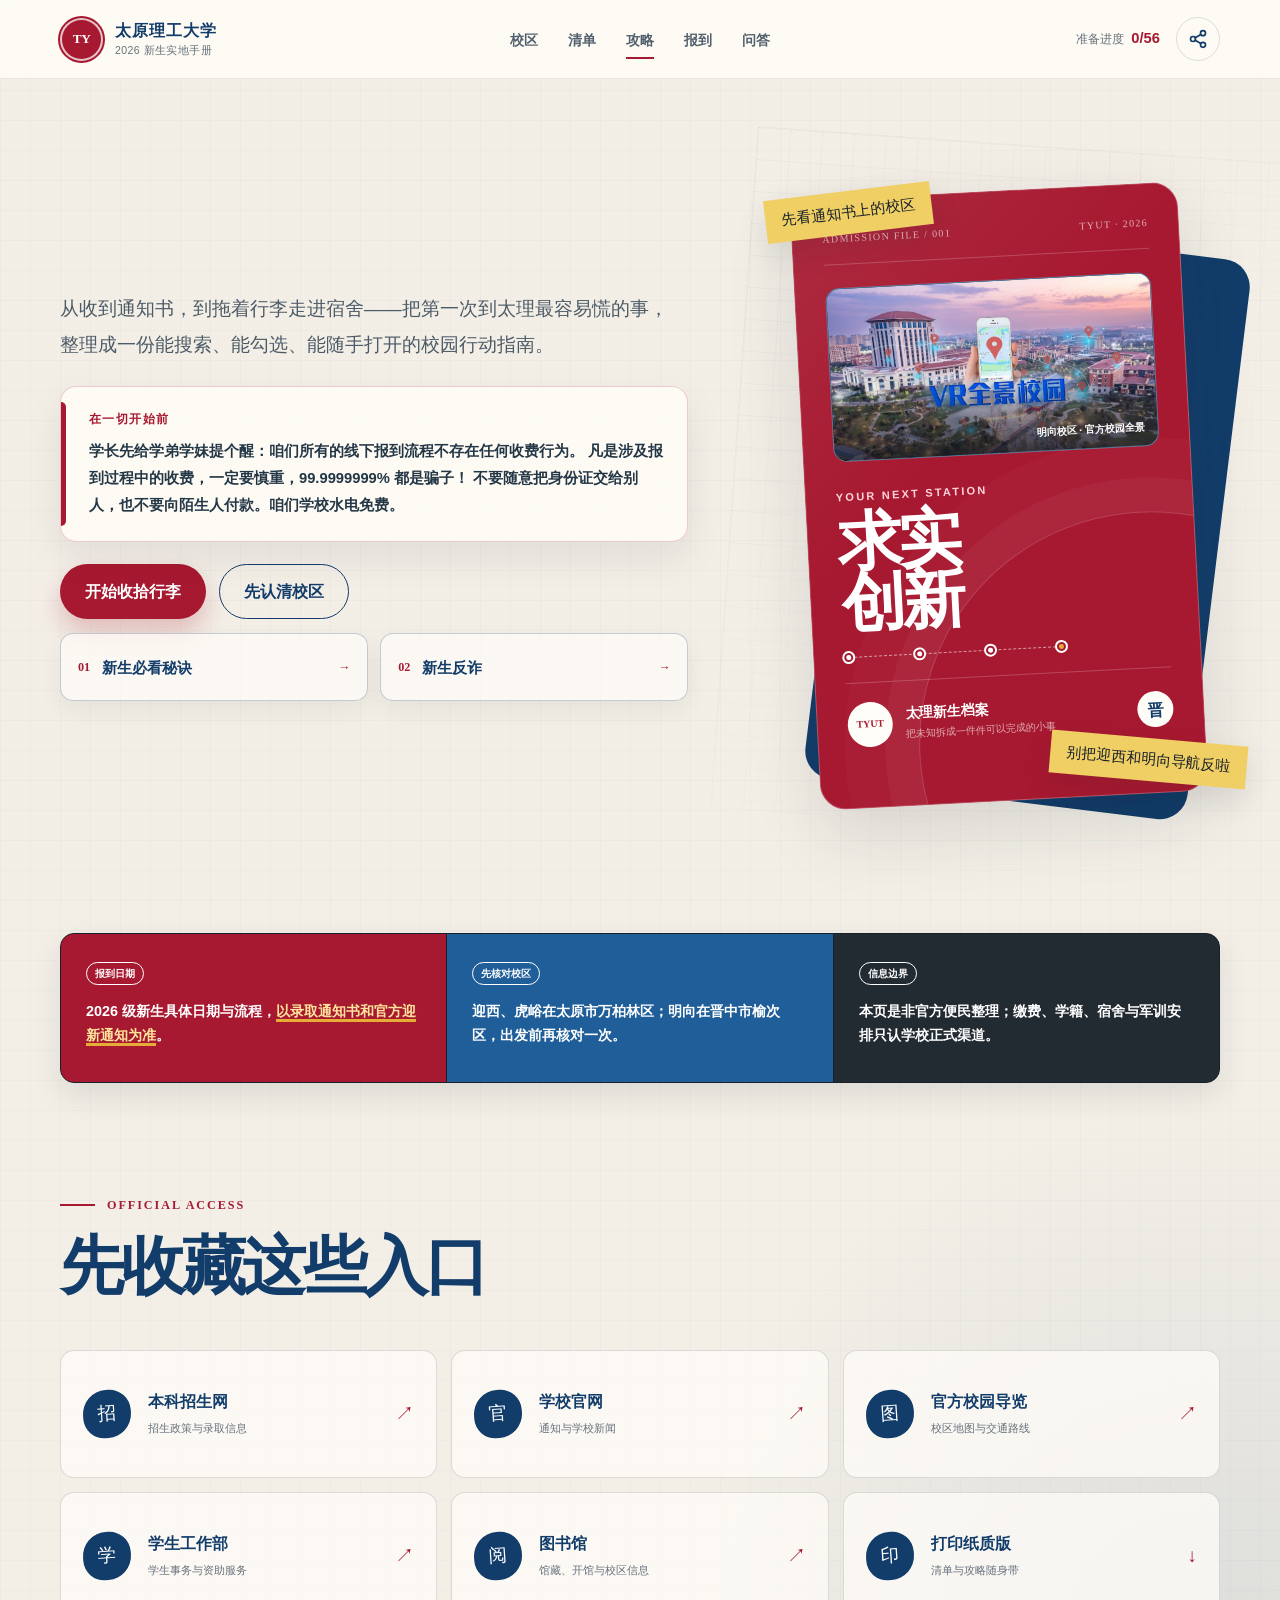
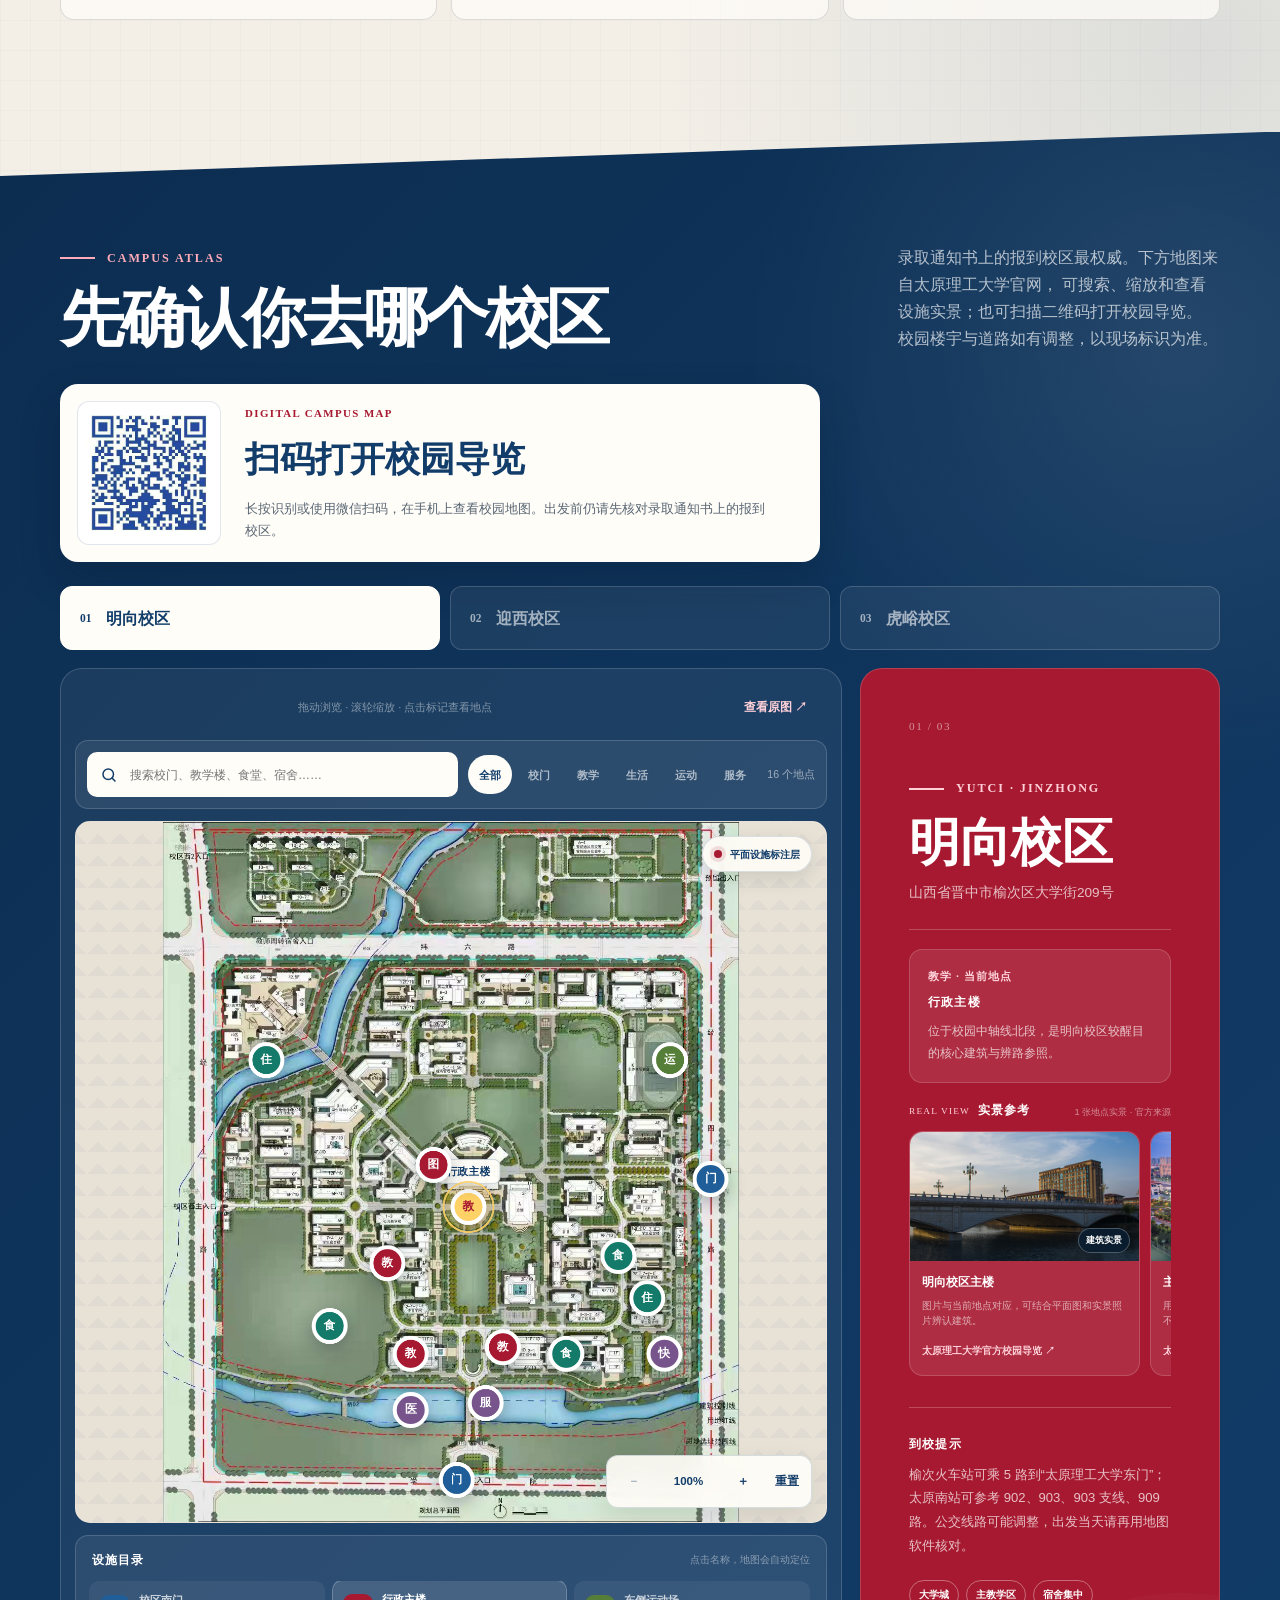
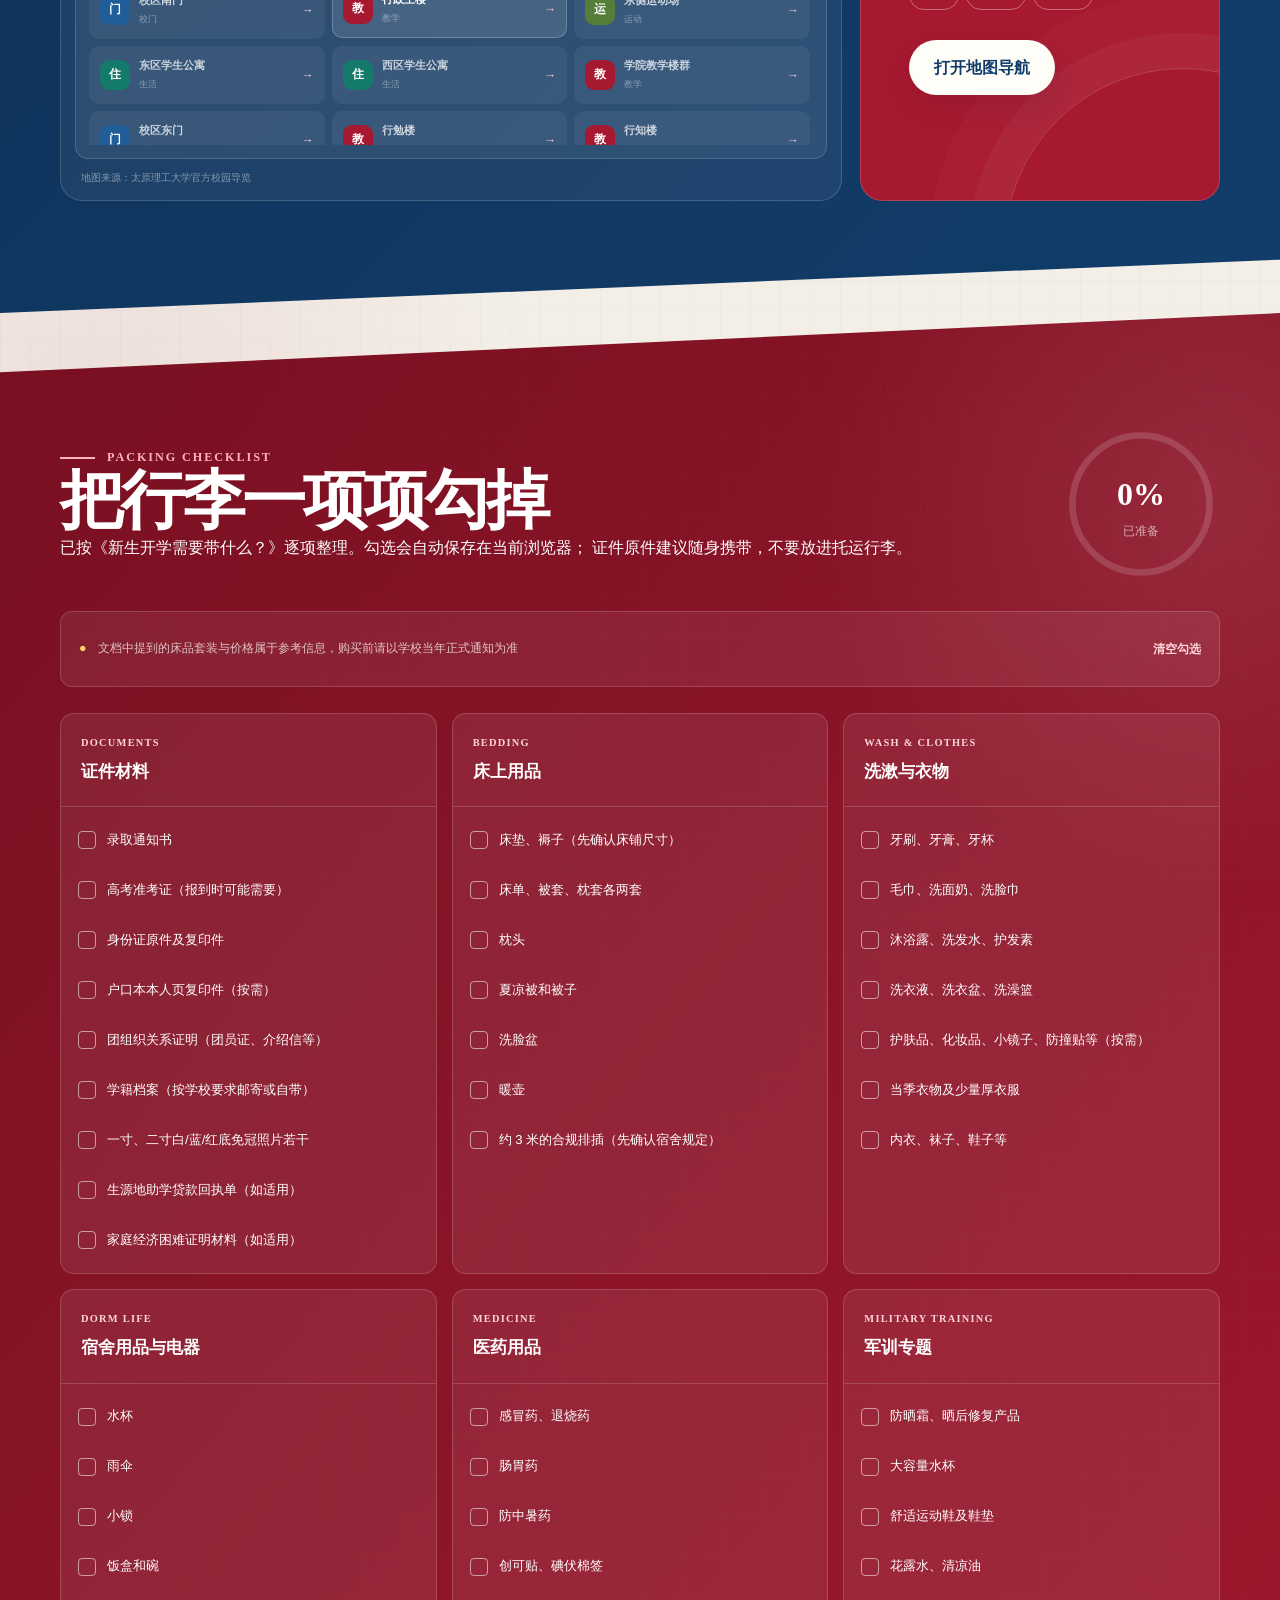
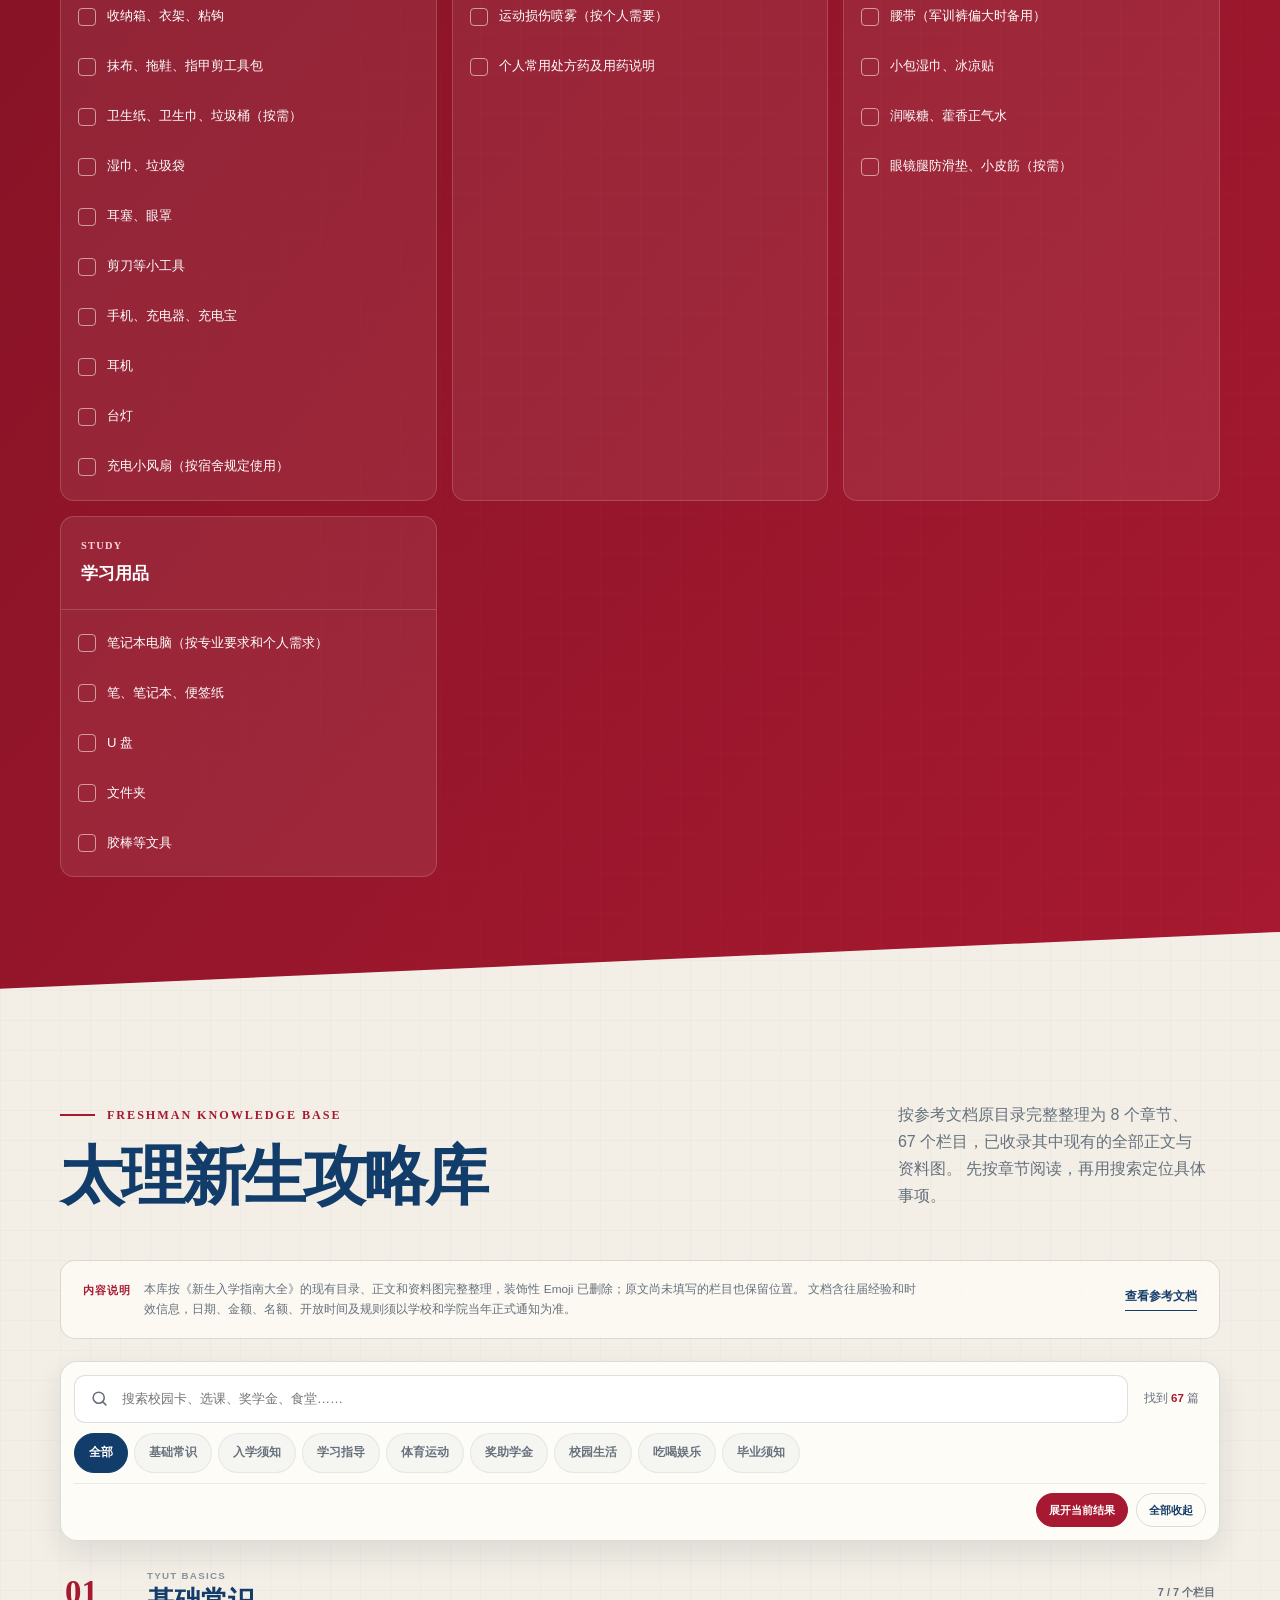
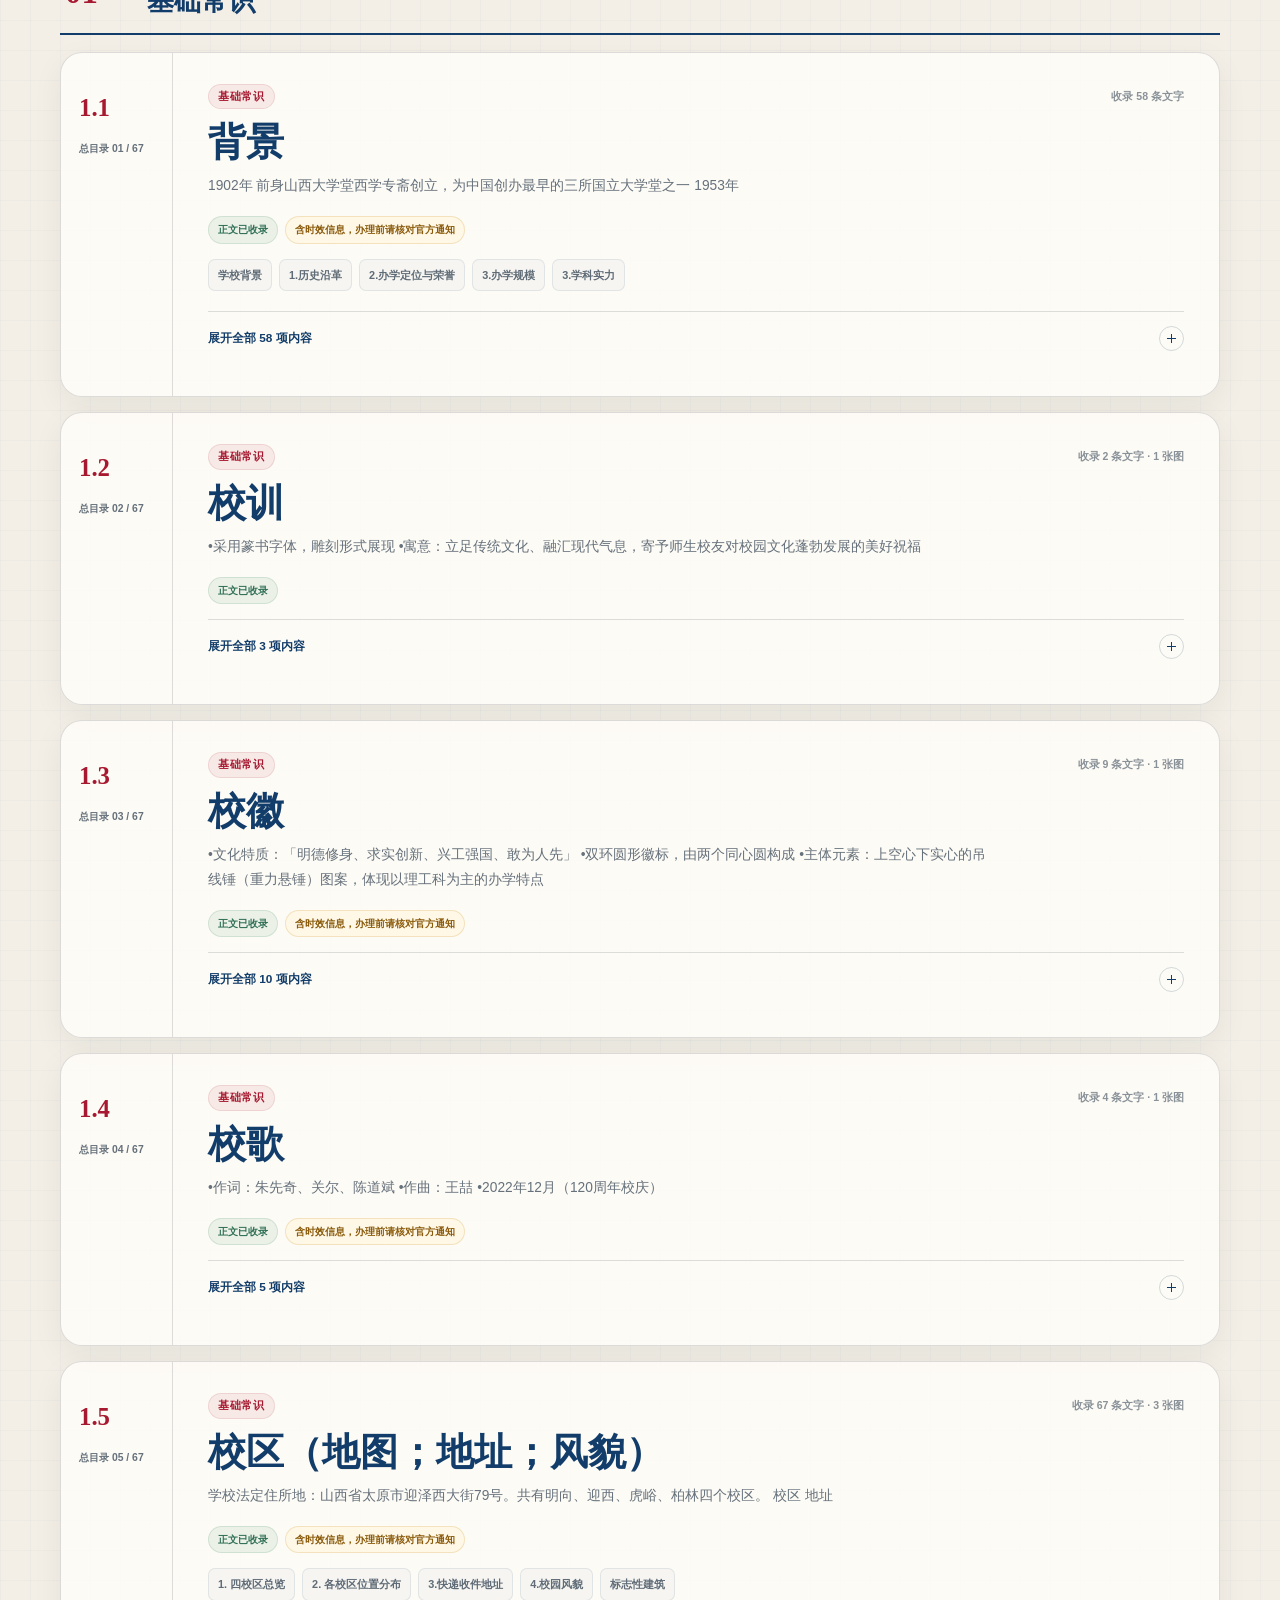
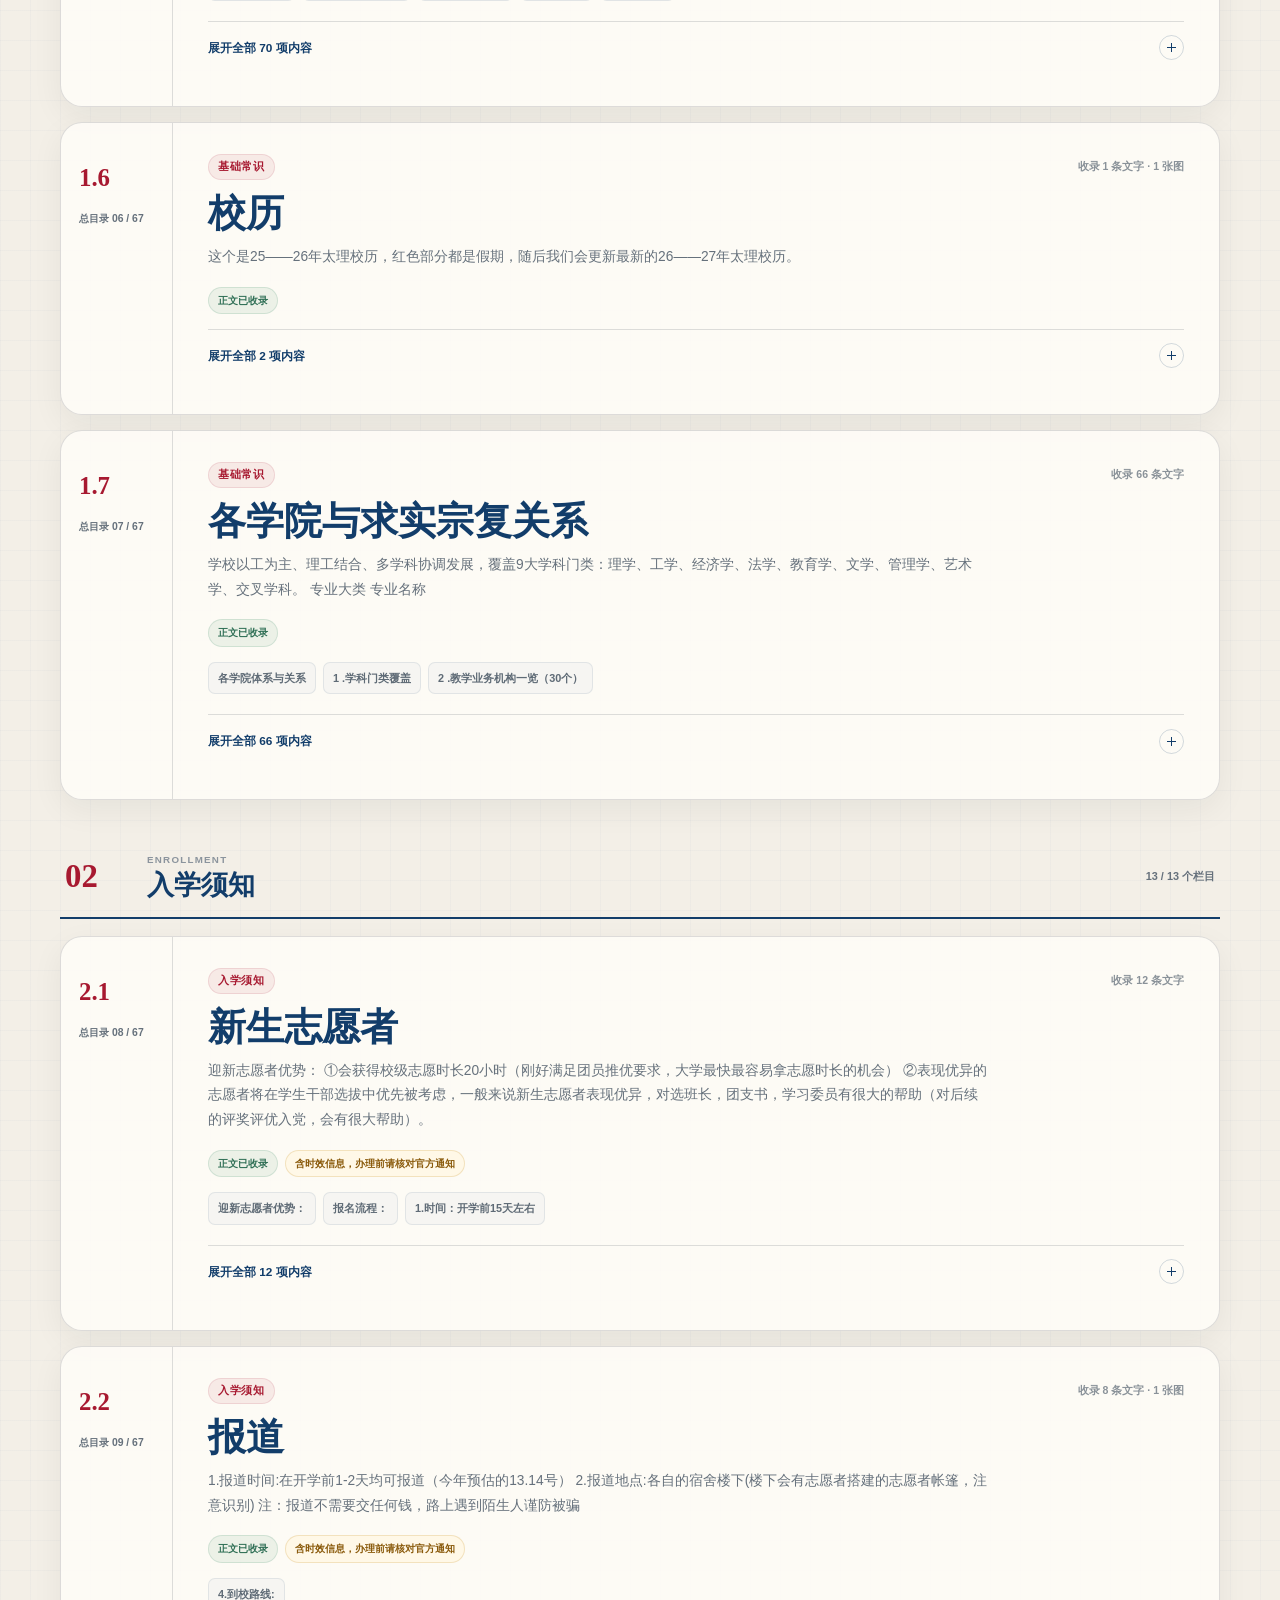
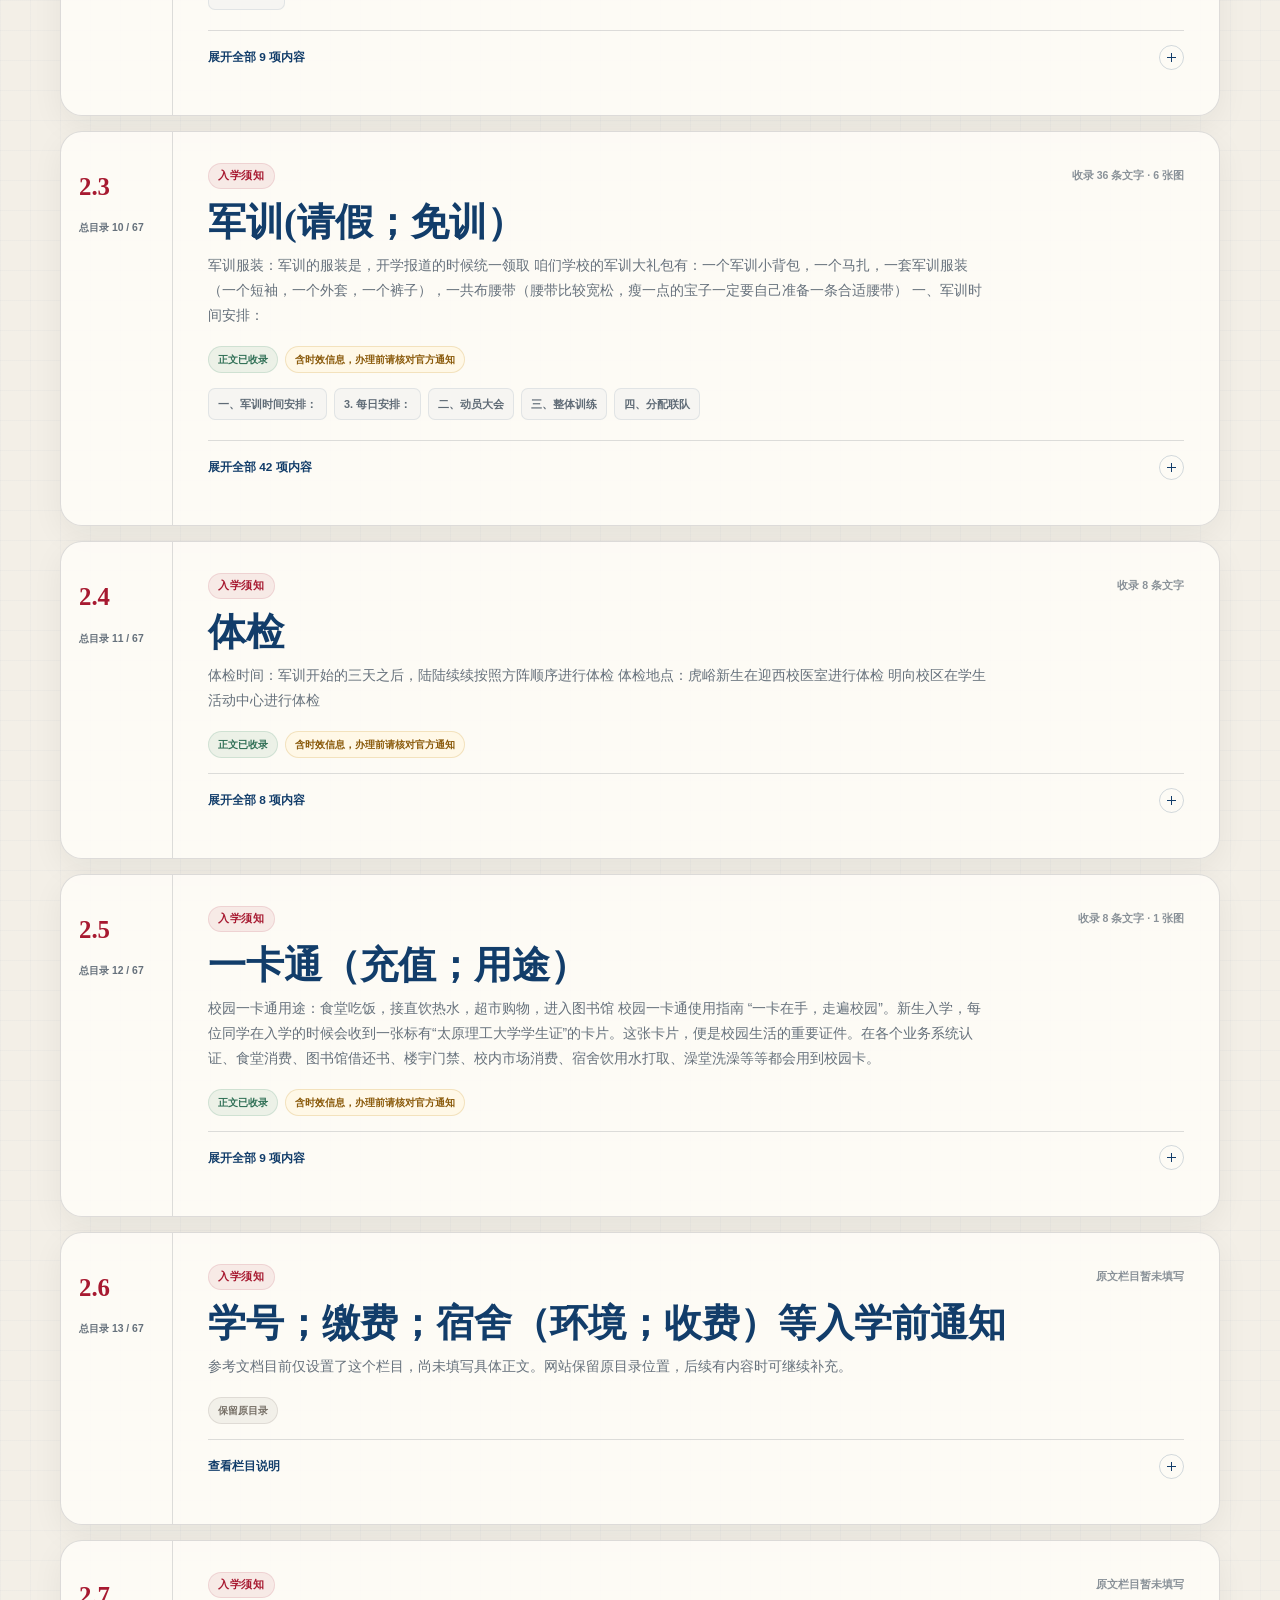
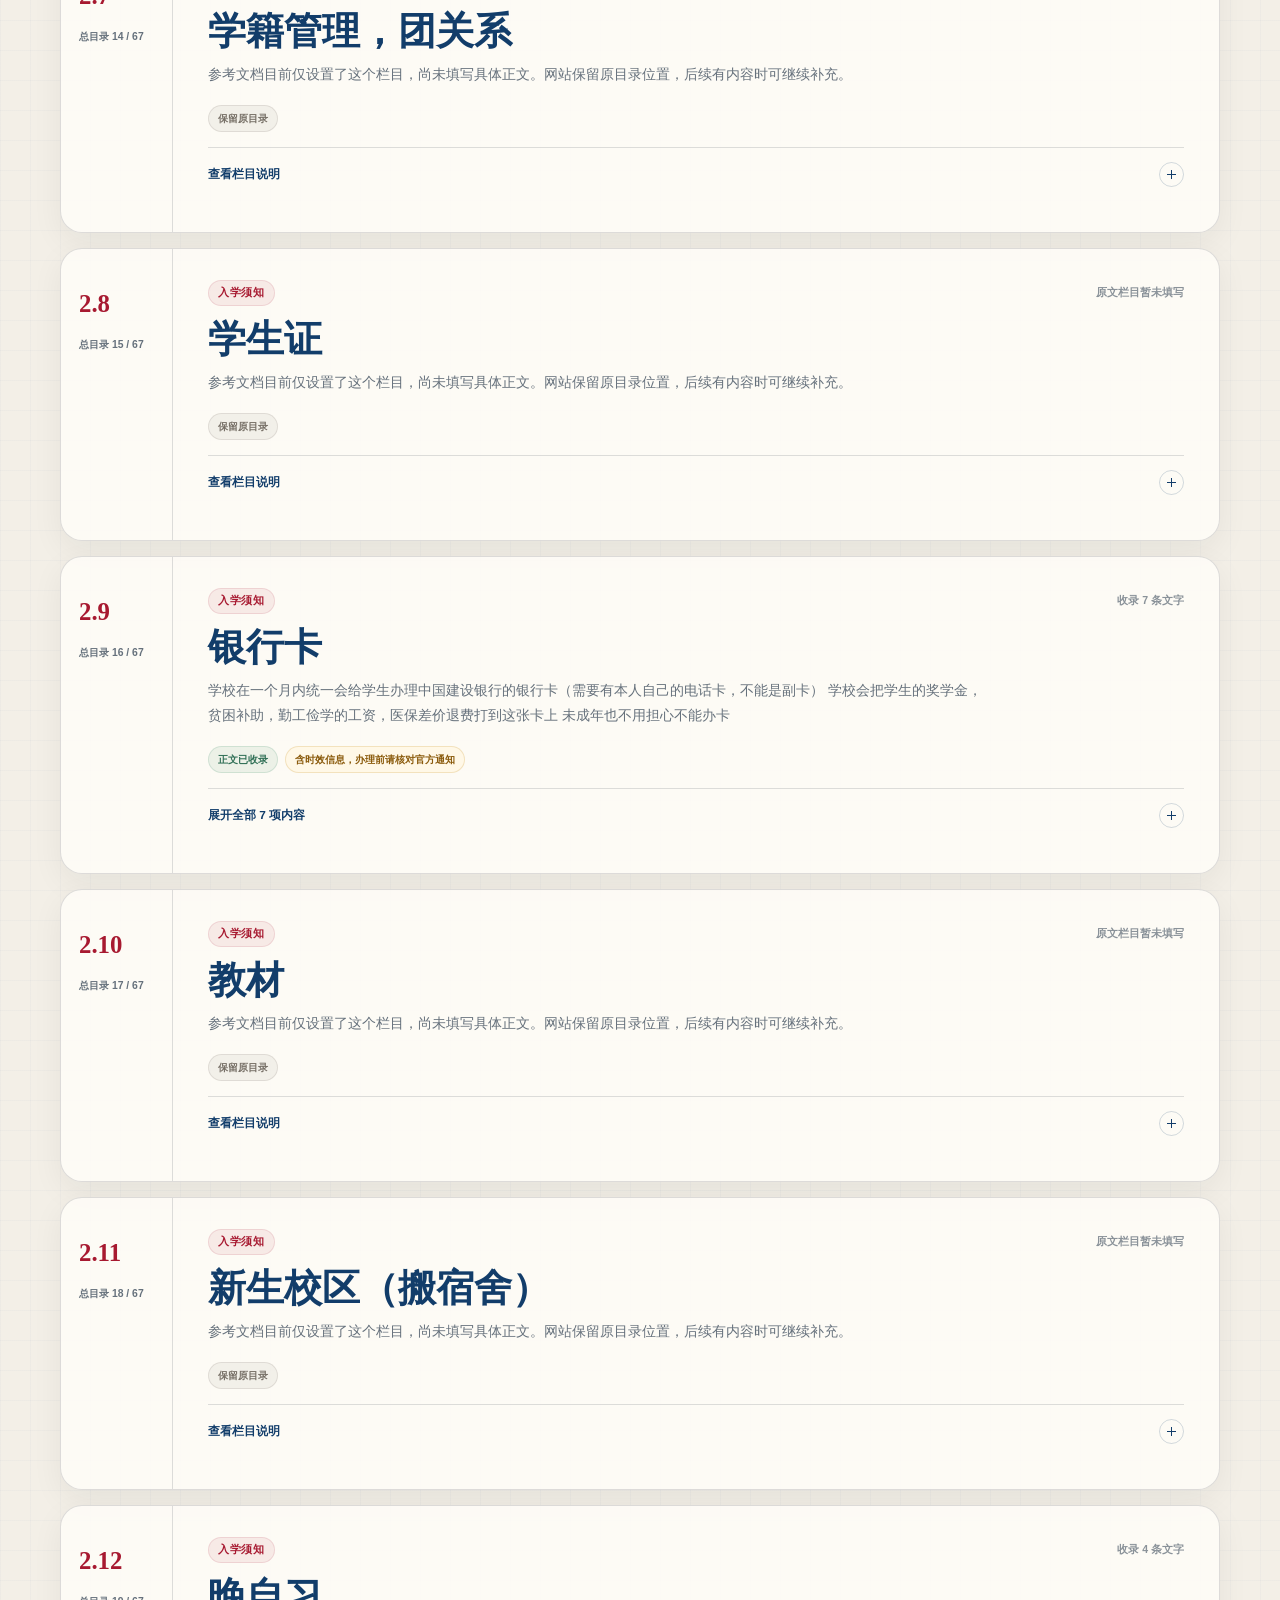
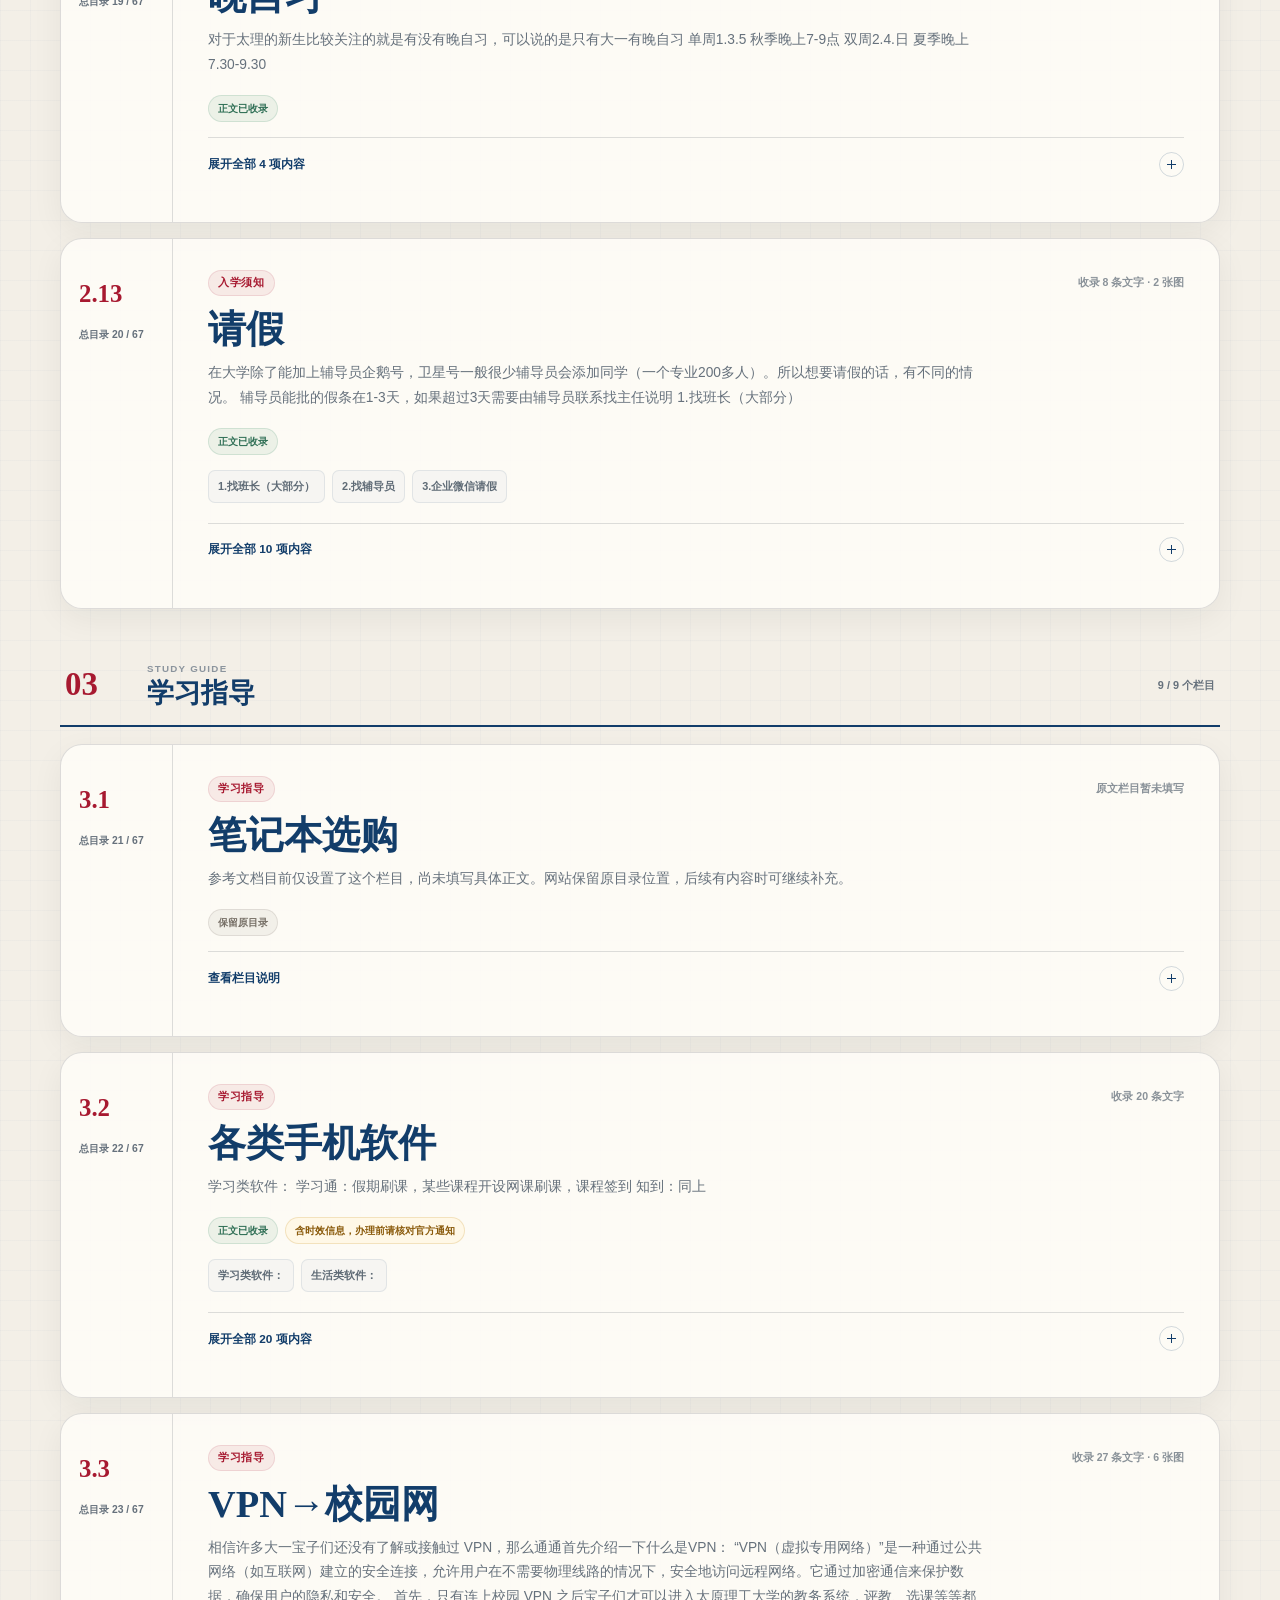
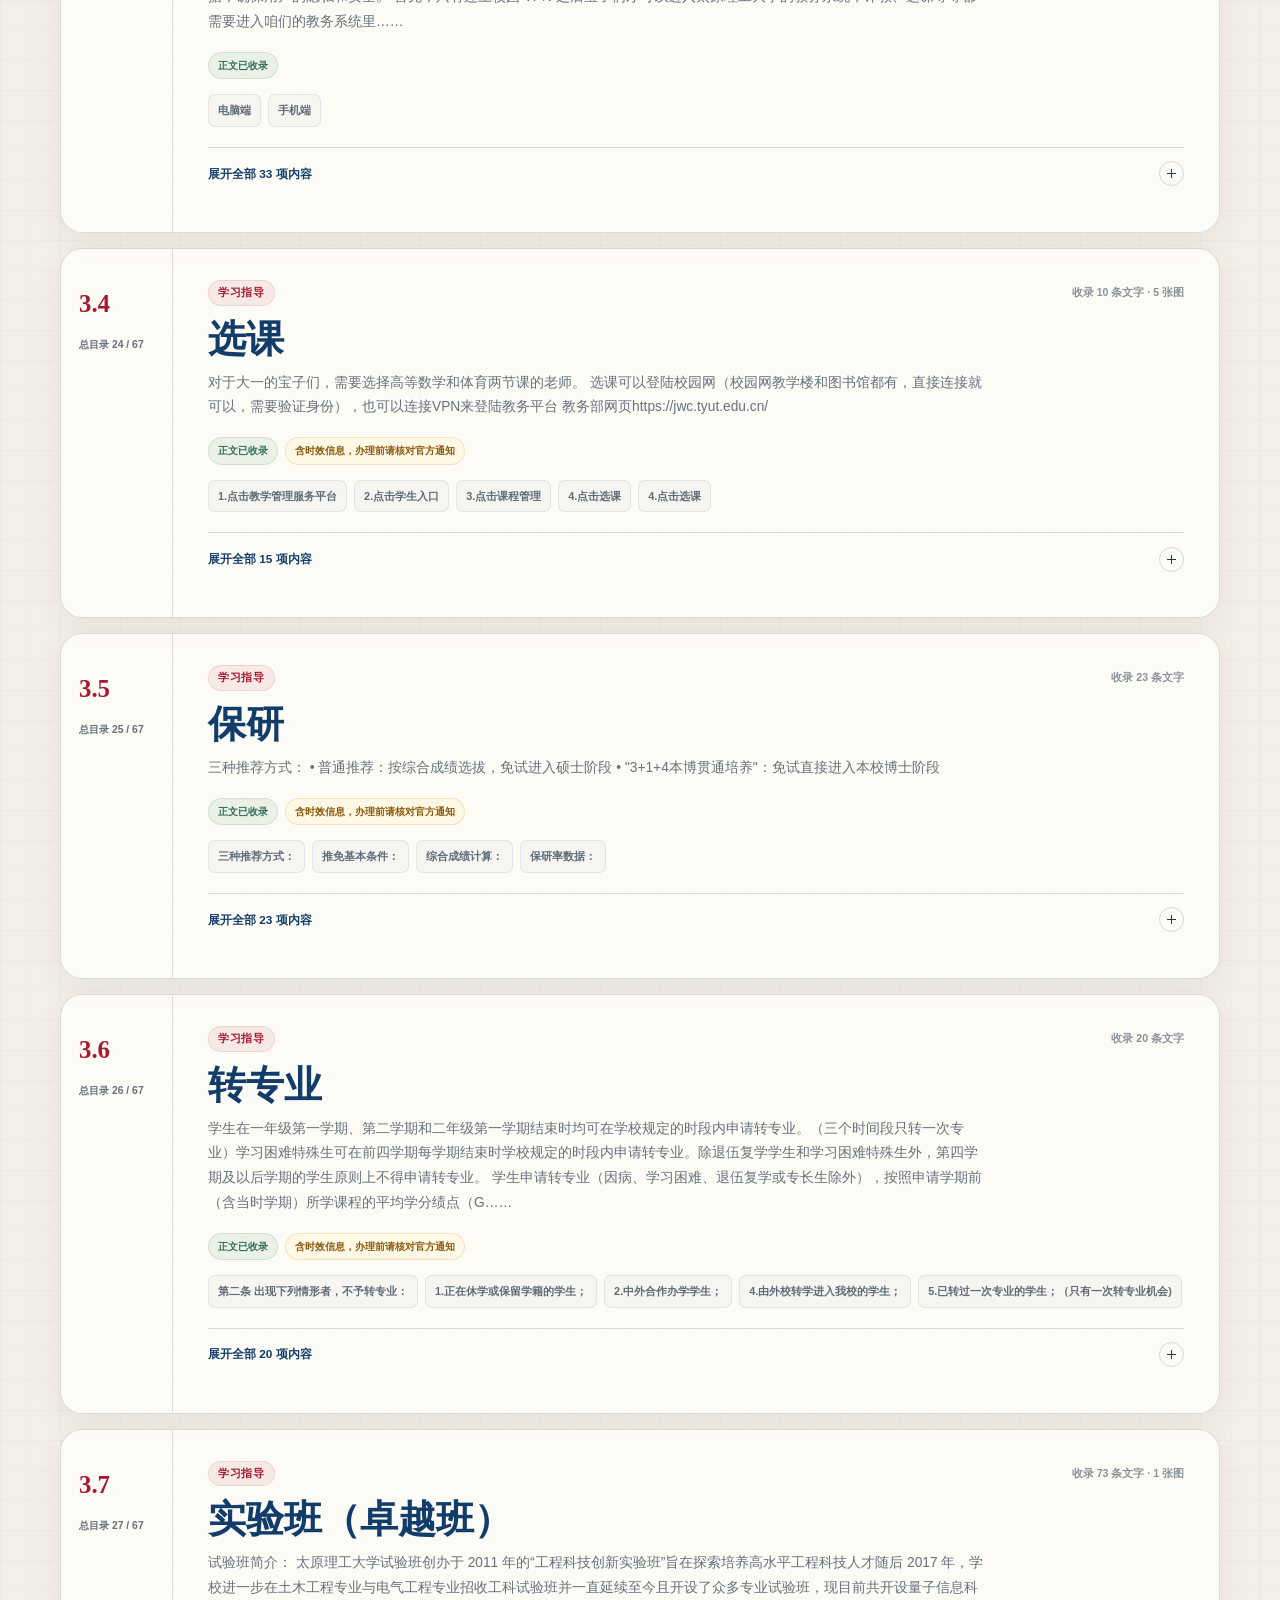
==== index.html @ 3f86f278 "Refine freshman safety, maps and packing guide" ====
<!doctype html>
<html lang="zh-CN">
  <head>
    <meta charset="UTF-8" />
    <meta name="viewport" content="width=device-width, initial-scale=1.0" />
    <meta name="theme-color" content="#a71930" />
    <meta
      name="description"
      content="太原理工大学 2026 新生实地手册：报到准备、三校区地图、行李清单、交通与校园生活攻略。"
    />
    <title>太原理工大学 2026 新生实地手册</title>
    <link rel="icon" href="./assets/favicon.svg" type="image/svg+xml" />
    <link rel="stylesheet" href="./styles.css" />
  </head>
  <body>
    <a class="skip-link" href="#main">跳到正文</a>

    <header class="site-header">
      <div class="shell header-inner">
        <a class="brand" href="#top" aria-label="返回首页">
          <span class="brand-seal">TY</span>
          <span>
            <strong>太原理工大学</strong>
            <small>2026 新生实地手册</small>
          </span>
        </a>

        <nav class="desktop-nav" aria-label="主导航">
          <a href="#campus">校区</a>
          <a href="#checklist">清单</a>
          <a href="#guide">攻略</a>
          <a href="#arrival">报到</a>
          <a href="#faq">问答</a>
        </nav>

        <div class="header-actions">
          <span class="header-progress">
            准备进度 <strong data-progress-text>0/0</strong>
          </span>
          <button class="icon-button" type="button" data-share aria-label="分享手册">
            <svg viewBox="0 0 24 24" aria-hidden="true">
              <circle cx="18" cy="5" r="3"></circle>
              <circle cx="6" cy="12" r="3"></circle>
              <circle cx="18" cy="19" r="3"></circle>
              <path d="m8.6 10.6 6.8-4.1M8.6 13.4l6.8 4.1"></path>
            </svg>
          </button>
        </div>
      </div>
    </header>

    <main id="main">
      <section class="hero shell" id="top">
        <div class="hero-copy reveal">
          <p class="hero-lead">
            从收到通知书，到拖着行李走进宿舍——把第一次到太理最容易慌的事，
            整理成一份能搜索、能勾选、能随手打开的校园行动指南。
          </p>
          <aside class="hero-scam-alert" id="freshman-alert">
            <span>在一切开始前</span>
            <p>
              学长先给学弟学妹提个醒：咱们所有的线下报到流程不存在任何收费行为。
              凡是涉及报到过程中的收费，一定要慎重，99.9999999% 都是骗子！
              不要随意把身份证交给别人，也不要向陌生人付款。咱们学校水电免费。
            </p>
          </aside>
          <div class="hero-actions">
            <a class="button button-primary" href="#checklist">开始收拾行李</a>
            <a class="button button-ghost" href="#campus">先认清校区</a>
          </div>
          <div class="hero-priority-links" aria-label="新生重点入口">
            <a href="#guide"><span>01</span><strong>新生必看秘诀</strong><i>→</i></a>
            <a href="#freshman-alert"><span>02</span><strong>新生反诈</strong><i>→</i></a>
          </div>
        </div>

        <div class="hero-visual reveal reveal-delay">
          <div class="blueprint-card">
            <div class="blueprint-top">
              <span>ADMISSION FILE / 001</span>
              <span>TYUT · 2026</span>
            </div>
            <div class="blueprint-image">
              <img
                src="./assets/hero-campus.jpg"
                alt="太原理工大学校园全景"
              />
              <span class="image-label">明向校区 · 官方校园全景</span>
            </div>
            <div class="blueprint-copy">
              <p>YOUR NEXT STATION</p>
              <h2>求实<br />创新</h2>
              <div class="route">
                <i></i><i></i><i></i><i></i>
              </div>
            </div>
            <div class="blueprint-footer">
              <span class="round-mark">TYUT</span>
              <div>
                <strong>太理新生档案</strong>
                <small>把未知拆成一件件可以完成的小事</small>
              </div>
              <b>晋</b>
            </div>
          </div>
          <span class="paper-note paper-note-one">先看通知书上的校区</span>
          <span class="paper-note paper-note-two">别把迎西和明向导航反啦</span>
        </div>
      </section>

      <section class="notice-wrap shell reveal" id="official-notice">
        <div class="notice-grid">
          <article class="notice notice-red">
            <span>报到日期</span>
            <p>
              2026 级新生具体日期与流程，<strong>以录取通知书和官方迎新通知为准</strong>。
            </p>
          </article>
          <article class="notice notice-blue">
            <span>先核对校区</span>
            <p>
              迎西、虎峪在太原市万柏林区；明向在晋中市榆次区，出发前再核对一次。
            </p>
          </article>
          <article class="notice notice-ink">
            <span>信息边界</span>
            <p>
              本页是非官方便民整理；缴费、学籍、宿舍与军训安排只认学校正式渠道。
            </p>
          </article>
        </div>
      </section>

      <section class="quick-section shell section-space" aria-labelledby="quick-title">
        <div class="section-heading reveal">
          <p class="eyebrow">OFFICIAL ACCESS</p>
          <h2 id="quick-title">先收藏这些入口</h2>
        </div>
        <div class="quick-grid">
          <a class="quick-card reveal" href="https://zs.tyut.edu.cn/index.htm" target="_blank" rel="noreferrer">
            <span class="quick-icon">招</span>
            <span><strong>本科招生网</strong><small>招生政策与录取信息</small></span>
            <i>↗</i>
          </a>
          <a class="quick-card reveal" href="https://www.tyut.edu.cn/" target="_blank" rel="noreferrer">
            <span class="quick-icon">官</span>
            <span><strong>学校官网</strong><small>通知与学校新闻</small></span>
            <i>↗</i>
          </a>
          <a class="quick-card reveal" href="https://www.tyut.edu.cn/xxgk1/xydl.htm" target="_blank" rel="noreferrer">
            <span class="quick-icon">图</span>
            <span><strong>官方校园导览</strong><small>校区地图与交通路线</small></span>
            <i>↗</i>
          </a>
          <a class="quick-card reveal" href="https://student.tyut.edu.cn/" target="_blank" rel="noreferrer">
            <span class="quick-icon">学</span>
            <span><strong>学生工作部</strong><small>学生事务与资助服务</small></span>
            <i>↗</i>
          </a>
          <a class="quick-card reveal" href="https://lib.tyut.edu.cn/" target="_blank" rel="noreferrer">
            <span class="quick-icon">阅</span>
            <span><strong>图书馆</strong><small>馆藏、开馆与校区信息</small></span>
            <i>↗</i>
          </a>
          <button class="quick-card reveal" type="button" data-print>
            <span class="quick-icon">印</span>
            <span><strong>打印纸质版</strong><small>清单与攻略随身带</small></span>
            <i>↓</i>
          </button>
        </div>
      </section>

      <section class="campus-section" id="campus">
        <div class="shell section-space">
          <div class="section-heading section-heading-split reveal">
            <div>
              <p class="eyebrow">CAMPUS ATLAS</p>
              <h2>先确认你去哪个校区</h2>
            </div>
            <p>
              录取通知书上的报到校区最权威。下方地图来自太原理工大学官网，
              可搜索、缩放和查看设施实景；也可扫描二维码打开校园导览。
              校园楼宇与道路如有调整，以现场标识为准。
            </p>
          </div>

          <div class="campus-qr-card reveal">
            <div class="campus-qr-frame">
              <img src="./assets/campus-map-qr-blue.jpg" alt="太原理工大学校园导览二维码" />
            </div>
            <div>
              <span>DIGITAL CAMPUS MAP</span>
              <h3>扫码打开校园导览</h3>
              <p>长按识别或使用微信扫码，在手机上查看校园地图。出发前仍请先核对录取通知书上的报到校区。</p>
            </div>
          </div>

          <div class="campus-tabs reveal" role="tablist" aria-label="选择校区">
            <button class="is-active" type="button" role="tab" aria-selected="true" data-campus="mingxiang">
              <span>01</span> 明向校区
            </button>
            <button type="button" role="tab" aria-selected="false" data-campus="yingxi">
              <span>02</span> 迎西校区
            </button>
            <button type="button" role="tab" aria-selected="false" data-campus="huyu">
              <span>03</span> 虎峪校区
            </button>
          </div>

          <div class="campus-viewer reveal">
            <div class="map-panel">
              <div class="map-toolbar">
                <p class="map-gesture-hint">拖动浏览 · 滚轮缩放 · 点击标记查看地点</p>
                <button class="map-enlarge" type="button" data-map-enlarge>查看原图 ↗</button>
              </div>

              <div class="map-detail-tools">
                <label class="map-search-field">
                  <svg viewBox="0 0 24 24" aria-hidden="true">
                    <circle cx="11" cy="11" r="7"></circle>
                    <path d="m20 20-4-4"></path>
                  </svg>
                  <input type="search" data-map-search placeholder="搜索校门、教学楼、食堂、宿舍……" autocomplete="off" />
                </label>
                <div class="map-category-filters" data-map-categories role="group" aria-label="按地点类别筛选">
                  <button class="is-active" type="button" data-map-category="全部" aria-pressed="true">全部</button>
                  <button type="button" data-map-category="校门" aria-pressed="false">校门</button>
                  <button type="button" data-map-category="教学" aria-pressed="false">教学</button>
                  <button type="button" data-map-category="生活" aria-pressed="false">生活</button>
                  <button type="button" data-map-category="运动" aria-pressed="false">运动</button>
                  <button type="button" data-map-category="服务" aria-pressed="false">服务</button>
                </div>
                <output class="map-result-count" data-map-result-count>16 个地点</output>
              </div>

              <div class="map-stage">
                <div class="map-viewport" data-map-viewport tabindex="0" aria-label="可拖动和缩放的太原理工大学校园地图">
                  <div class="map-canvas" data-map-canvas>
                    <img
                      data-campus-map
                      src="./assets/mingxiang-plan.jpg"
                      alt="明向校区平面图"
                      draggable="false"
                    />
                    <div class="map-point-layer" data-map-points role="radiogroup" aria-label="校园地点"></div>
                  </div>
                </div>
                <div class="map-layer-badge"><i></i><span data-map-layer-label>平面设施标注层</span></div>
                <button class="map-touch-toggle" type="button" data-map-touch-toggle aria-pressed="false">开启地图操作</button>
                <div class="map-zoom-controls" role="group" aria-label="地图缩放控制">
                  <button type="button" data-map-zoom-out aria-label="缩小地图">−</button>
                  <output data-map-scale>100%</output>
                  <button type="button" data-map-zoom-in aria-label="放大地图">＋</button>
                  <button type="button" data-map-reset>重置</button>
                </div>
              </div>
              <div class="map-facility-strip">
                <div class="map-facility-heading">
                  <span>设施目录</span>
                  <small>点击名称，地图会自动定位</small>
                </div>
                <div class="map-facility-list" data-map-directory aria-label="当前校区设施目录"></div>
              </div>
              <p class="map-credit">地图来源：太原理工大学官方校园导览</p>
            </div>
            <aside class="campus-detail" aria-live="polite">
              <span class="detail-index" data-campus-index>01 / 03</span>
              <p class="eyebrow" data-campus-en>YUTCI · JINZHONG</p>
              <h3 data-campus-name>明向校区</h3>
              <p class="campus-address" data-campus-address>山西省晋中市榆次区大学街209号</p>
              <div class="detail-rule"></div>
              <div class="map-selected-place">
                <p data-map-detail-category>教学 · 当前地点</p>
                <h4 data-map-detail-name>行政主楼</h4>
                <span data-map-detail-description>
                  位于校园中轴线北段，是明向校区较醒目的核心建筑与辨路参照。
                </span>
              </div>
              <section class="map-real-photo" data-map-photo-panel aria-label="当前地点实景参考">
                <div class="map-real-photo-heading">
                  <div>
                    <span>REAL VIEW</span>
                    <strong>实景参考</strong>
                  </div>
                  <small data-map-photo-status>太原理工大学官方图片</small>
                </div>
                <div class="map-photo-gallery" data-map-photo-gallery></div>
              </section>
              <div class="detail-rule"></div>
              <h4>到校提示</h4>
              <p data-campus-route>
                榆次火车站可乘 5 路到“太原理工大学东门”；太原南站可参考 902、903、
                903 支线、909 路。公交线路可能调整，出发当天请再用地图软件核对。
              </p>
              <div class="campus-tags" data-campus-tags>
                <span>大学城</span><span>主教学区</span><span>宿舍集中</span>
              </div>
              <a class="button button-light" data-campus-nav href="https://uri.amap.com/search?keyword=太原理工大学明向校区" target="_blank" rel="noreferrer">
                打开地图导航
              </a>
            </aside>
          </div>
        </div>
      </section>

      <section class="checklist-section" id="checklist">
        <div class="shell section-space">
          <div class="checklist-intro reveal">
            <div class="section-heading section-heading-light">
              <p class="eyebrow">PACKING CHECKLIST</p>
              <h2>把行李一项项勾掉</h2>
              <p>
                已按《新生开学需要带什么？》逐项整理。勾选会自动保存在当前浏览器；
                证件原件建议随身携带，不要放进托运行李。
              </p>
            </div>
            <div class="progress-orbit" aria-label="行李准备进度">
              <svg viewBox="0 0 120 120" aria-hidden="true">
                <circle class="progress-track" cx="60" cy="60" r="52"></circle>
                <circle class="progress-value" cx="60" cy="60" r="52"></circle>
              </svg>
              <div><strong data-progress-percent>0%</strong><span>已准备</span></div>
            </div>
          </div>
          <div class="checklist-toolbar reveal">
            <p><span>●</span> 文档中提到的床品套装与价格属于参考信息，购买前请以学校当年正式通知为准</p>
            <button type="button" data-clear-checklist>清空勾选</button>
          </div>
          <div class="checklist-grid" data-checklist></div>
        </div>
      </section>

      <section class="guide-section shell section-space" id="guide">
        <div class="section-heading section-heading-split reveal">
          <div>
            <p class="eyebrow">FRESHMAN KNOWLEDGE BASE</p>
            <h2>太理新生攻略库</h2>
          </div>
          <p>
            按参考文档原目录完整整理为 8 个章节、67 个栏目，已收录其中现有的全部正文与资料图。
            先按章节阅读，再用搜索定位具体事项。
          </p>
        </div>
        <aside class="guide-source reveal">
          <div>
            <span>内容说明</span>
            <p>
              本库按《新生入学指南大全》的现有目录、正文和资料图完整整理，装饰性 Emoji 已删除；原文尚未填写的栏目也保留位置。
              文档含往届经验和时效信息，日期、金额、名额、开放时间及规则须以学校和学院当年正式通知为准。
            </p>
          </div>
          <a href="https://docs.qq.com/aio/DVHZ3bU1yTG5Jb1hM" target="_blank" rel="noopener noreferrer">
            查看参考文档
          </a>
        </aside>
        <div class="guide-tools reveal">
          <label class="search-box">
            <svg viewBox="0 0 24 24" aria-hidden="true">
              <circle cx="11" cy="11" r="7"></circle>
              <path d="m20 20-4-4"></path>
            </svg>
            <input type="search" placeholder="搜索校园卡、选课、奖学金、食堂……" data-guide-search />
          </label>
          <span class="result-count">找到 <strong data-result-count>0</strong> 篇</span>
          <div class="category-filters" data-category-filters></div>
          <div class="guide-expand-actions">
            <button type="button" data-guide-expand="open">展开当前结果</button>
            <button type="button" data-guide-expand="close">全部收起</button>
          </div>
        </div>
        <div class="guide-list" data-guide-list></div>
      </section>

      <section class="arrival-section" id="arrival">
        <div class="shell section-space">
          <div class="section-heading section-heading-split reveal">
            <div>
              <p class="eyebrow">ARRIVAL ROUTE</p>
              <h2>报到当天怎么走</h2>
            </div>
            <p>
              不同学院和年份的点位会调整，现场优先听从志愿者和学院安排。
              这条路线只帮你建立一个不慌张的顺序感。
            </p>
          </div>
          <ol class="arrival-timeline">
            <li class="reveal"><span>01</span><div><h3>到达校门</h3><p>先确认校区和学院接待点，不跟陌生人走，不扫来路不明的缴费码。</p></div></li>
            <li class="reveal"><span>02</span><div><h3>学院核验</h3><p>按通知要求出示录取通知书、身份证等材料，领取报到资料。</p></div></li>
            <li class="reveal"><span>03</span><div><h3>入住公寓</h3><p>领取钥匙、检查家具和水电，有问题当场拍照并向值班人员登记。</p></div></li>
            <li class="reveal"><span>04</span><div><h3>安顿行李</h3><p>贵重物品随身保管，先铺床和充电，再处理不紧急的采购。</p></div></li>
            <li class="reveal"><span>05</span><div><h3>完成注册</h3><p>关注学院群通知，按要求完成校园卡、缴费确认、体检等事项。</p></div></li>
            <li class="reveal"><span>06</span><div><h3>给家里报平安</h3><p>发送宿舍楼和辅导员官方联系方式，避免家长被冒名消息误导。</p></div></li>
          </ol>
        </div>
      </section>

      <section class="faq-section shell section-space" id="faq">
        <div class="section-heading reveal">
          <p class="eyebrow">FIRST WEEK FAQ</p>
          <h2>第一周常见问题</h2>
        </div>
        <div class="faq-list" data-faq-list></div>
      </section>

      <section class="sources-section shell section-space">
        <div class="source-card reveal">
          <div>
            <p class="eyebrow">SOURCE & UPDATE</p>
            <h2>重要的事，只认官方通知</h2>
            <p>
              本手册根据太原理工大学官网、本科招生网、校园导览、学生工作部与图书馆公开信息整理，
              更新时间为 2026 年 7 月。它适合做准备，不替代任何正式通知。
            </p>
          </div>
          <div class="source-links">
            <a href="https://zs.tyut.edu.cn/index.htm" target="_blank" rel="noreferrer">2026 本科招生网 <span>↗</span></a>
            <a href="https://www.tyut.edu.cn/xxgk1/xydl.htm" target="_blank" rel="noreferrer">官方校园导览 <span>↗</span></a>
            <a href="https://www.tyut.edu.cn/info/1033/1356.htm" target="_blank" rel="noreferrer">学校简介与地址 <span>↗</span></a>
            <a href="https://student.tyut.edu.cn/" target="_blank" rel="noreferrer">学生工作部 <span>↗</span></a>
          </div>
          <span class="source-seal">非官方<br />便民整理</span>
        </div>
      </section>
    </main>

    <footer class="site-footer">
      <div class="shell footer-inner">
        <a class="brand brand-footer" href="#top">
          <span class="brand-seal">TY</span>
          <span><strong>太理新生实地手册</strong><small>求实 · 创新</small></span>
        </a>
        <p>
          校名、校徽及校园地图版权归太原理工大学所有。<br />
          页面为学习交流与新生便民用途，不代表学校官方立场。
        </p>
        <a href="#top">回到顶部 ↑</a>
      </div>
    </footer>

    <nav class="mobile-nav" aria-label="移动端导航">
      <a href="#campus"><span>图</span>校区</a>
      <a href="#checklist"><span>✓</span>清单</a>
      <a href="#guide"><span>册</span>攻略</a>
      <a href="#arrival"><span>→</span>报到</a>
      <a href="#faq"><span>?</span>问答</a>
    </nav>

    <dialog class="map-dialog" data-map-dialog>
      <button type="button" class="dialog-close" data-dialog-close aria-label="关闭地图">×</button>
      <div class="dialog-image-wrap">
        <img data-dialog-image src="./assets/mingxiang-plan.jpg" alt="放大的校园地图" />
      </div>
      <p data-dialog-caption>明向校区 · 平面图</p>
    </dialog>

    <div class="toast" role="status" aria-live="polite" data-toast></div>

    <script src="./guide-data.js" defer></script>
    <script src="./app.js" defer></script>
  </body>
</html>
---- styles.css ----
@charset "UTF-8";

:root {
  --tyut-red: #a71930;
  --tyut-red-deep: #781021;
  --tyut-blue: #123d6a;
  --tyut-blue-bright: #1f5e98;
  --ink: #18212b;
  --muted: #66717c;
  --paper: #f3efe7;
  --paper-light: #fffdf8;
  --paper-deep: #e7dfd1;
  --line: rgba(24, 33, 43, 0.14);
  --white-line: rgba(255, 255, 255, 0.16);
  --shadow: 0 24px 70px rgba(23, 31, 39, 0.13);
  --shadow-small: 0 12px 30px rgba(23, 31, 39, 0.1);
  --radius: 22px;
  --radius-small: 14px;
  --shell: min(1160px, calc(100vw - 48px));
  --progress-offset: 327;
}

*,
*::before,
*::after {
  box-sizing: border-box;
}

html {
  scroll-behavior: smooth;
  scroll-padding-top: 96px;
  overflow-x: hidden;
  background: var(--paper);
}

body {
  min-width: 320px;
  margin: 0;
  overflow-x: hidden;
  color: var(--ink);
  background:
    radial-gradient(circle at 8% 11%, rgba(167, 25, 48, 0.08), transparent 28rem),
    radial-gradient(circle at 94% 5%, rgba(18, 61, 106, 0.1), transparent 34rem),
    linear-gradient(rgba(18, 61, 106, 0.025) 1px, transparent 1px),
    linear-gradient(90deg, rgba(18, 61, 106, 0.025) 1px, transparent 1px),
    var(--paper);
  background-size: auto, auto, 30px 30px, 30px 30px, auto;
  font-family: "Noto Sans SC", "Source Han Sans SC", "Microsoft YaHei", sans-serif;
  font-size: 16px;
  line-height: 1.7;
  -webkit-font-smoothing: antialiased;
}

body::before {
  position: fixed;
  inset: 0;
  z-index: 9999;
  pointer-events: none;
  content: "";
  opacity: 0.17;
  background-image: repeating-radial-gradient(circle at 0 0, transparent 0, rgba(48, 41, 32, 0.08) 0.65px, transparent 1.25px, transparent 5px);
  background-size: 8px 8px;
  mix-blend-mode: multiply;
}

body.is-dialog-open {
  overflow: hidden;
}

button,
input {
  font: inherit;
}

button,
a {
  -webkit-tap-highlight-color: transparent;
}

button {
  color: inherit;
}

a {
  color: inherit;
  text-decoration: none;
}

img,
svg {
  display: block;
  max-width: 100%;
}

h1,
h2,
h3,
h4,
p,
ul,
ol {
  margin-top: 0;
}

h1,
h2,
h3,
h4 {
  text-wrap: balance;
}

p {
  text-wrap: pretty;
}

:focus-visible {
  outline: 3px solid #f0a43c;
  outline-offset: 4px;
}

::selection {
  color: #fff;
  background: var(--tyut-red);
}

.shell {
  width: var(--shell);
  margin-inline: auto;
}

.section-space {
  padding-block: 112px;
}

.skip-link {
  position: fixed;
  top: 12px;
  left: 12px;
  z-index: 10000;
  padding: 10px 16px;
  color: #fff;
  background: var(--tyut-red);
  border-radius: 8px;
  transform: translateY(-160%);
  transition: transform 180ms ease;
}

.skip-link:focus {
  transform: translateY(0);
}

.eyebrow {
  display: flex;
  align-items: center;
  gap: 12px;
  margin-bottom: 18px;
  color: var(--tyut-red);
  font-family: Georgia, "Times New Roman", serif;
  font-size: 0.76rem;
  font-weight: 800;
  letter-spacing: 0.16em;
}

.eyebrow::before {
  width: 35px;
  height: 2px;
  content: "";
  background: currentColor;
}

.section-heading {
  margin-bottom: 50px;
}

.section-heading h2 {
  margin-bottom: 0;
  color: var(--tyut-blue);
  font-family: "STKaiti", "KaiTi", serif;
  font-size: clamp(2.5rem, 5vw, 4.9rem);
  font-weight: 900;
  line-height: 1.03;
  letter-spacing: -0.05em;
}

.section-heading-split {
  display: grid;
  grid-template-columns: minmax(0, 1.55fr) minmax(280px, 0.65fr);
  gap: 70px;
  align-items: end;
}

.section-heading-split > p,
.section-heading-light > p {
  margin: 0;
  color: var(--muted);
}

.section-heading-light h2,
.section-heading-light > p {
  color: #fff;
}

.section-heading-light .eyebrow {
  color: #ffb3bf;
}

.button {
  display: inline-flex;
  min-height: 52px;
  align-items: center;
  justify-content: center;
  gap: 12px;
  padding: 13px 24px;
  border: 1px solid transparent;
  border-radius: 999px;
  cursor: pointer;
  font-weight: 800;
  transition: transform 180ms ease, box-shadow 180ms ease, background 180ms ease;
}

.button:hover {
  transform: translateY(-3px);
}

.button-primary {
  color: #fff;
  background: var(--tyut-red);
  box-shadow: 0 13px 25px rgba(167, 25, 48, 0.24);
}

.button-primary:hover {
  background: var(--tyut-red-deep);
  box-shadow: 0 17px 34px rgba(167, 25, 48, 0.3);
}

.button-ghost {
  color: var(--tyut-blue);
  border-color: var(--tyut-blue);
}

.button-ghost:hover {
  color: #fff;
  background: var(--tyut-blue);
}

.button-light {
  width: fit-content;
  color: var(--tyut-blue);
  background: var(--paper-light);
  box-shadow: var(--shadow-small);
}

.reveal {
  opacity: 0;
  transform: translateY(24px);
  transition: opacity 650ms cubic-bezier(0.2, 0.75, 0.25, 1), transform 650ms cubic-bezier(0.2, 0.75, 0.25, 1);
}

.reveal-delay {
  transition-delay: 130ms;
}

.reveal.is-visible {
  opacity: 1;
  transform: none;
}

/* Header */

.site-header {
  position: sticky;
  top: 0;
  z-index: 500;
  border-bottom: 1px solid rgba(24, 33, 43, 0.09);
  background: color-mix(in srgb, var(--paper-light) 88%, transparent);
  backdrop-filter: blur(18px) saturate(130%);
}

.header-inner {
  display: grid;
  min-height: 78px;
  grid-template-columns: 1fr auto 1fr;
  gap: 24px;
  align-items: center;
}

.brand {
  display: inline-flex;
  min-height: 44px;
  align-items: center;
  gap: 12px;
  justify-self: start;
}

.brand-seal {
  display: grid;
  width: 43px;
  aspect-ratio: 1;
  place-items: center;
  color: #fff;
  background: var(--tyut-red);
  border: 2px solid rgba(255, 255, 255, 0.75);
  border-radius: 50%;
  box-shadow: 0 0 0 2px var(--tyut-red);
  font-family: Georgia, serif;
  font-size: 0.83rem;
  font-weight: 900;
  letter-spacing: -0.04em;
}

.brand > span:last-child {
  display: flex;
  flex-direction: column;
  line-height: 1.2;
}

.brand strong {
  color: var(--tyut-blue);
  font-size: 1rem;
  letter-spacing: 0.06em;
}

.brand small {
  margin-top: 4px;
  color: var(--muted);
  font-size: 0.66rem;
  letter-spacing: 0.04em;
}

.desktop-nav {
  display: flex;
  gap: 30px;
  color: #52606e;
  font-size: 0.86rem;
  font-weight: 700;
}

.desktop-nav a {
  position: relative;
  padding: 28px 0 25px;
}

.desktop-nav a::after {
  position: absolute;
  right: 50%;
  bottom: 18px;
  left: 50%;
  height: 2px;
  content: "";
  background: var(--tyut-red);
  transition: right 180ms ease, left 180ms ease;
}

.desktop-nav a:hover::after,
.desktop-nav a.is-active::after {
  right: 0;
  left: 0;
}

.header-actions {
  display: flex;
  align-items: center;
  gap: 16px;
  justify-self: end;
}

.header-progress {
  display: flex;
  align-items: baseline;
  gap: 7px;
  color: var(--muted);
  font-size: 0.72rem;
}

.header-progress strong {
  color: var(--tyut-red);
  font-size: 0.92rem;
}

.icon-button {
  display: grid;
  width: 44px;
  aspect-ratio: 1;
  padding: 11px;
  place-items: center;
  color: var(--tyut-blue);
  background: transparent;
  border: 1px solid var(--line);
  border-radius: 50%;
  cursor: pointer;
  transition: color 180ms ease, background 180ms ease, transform 180ms ease;
}

.icon-button:hover {
  color: #fff;
  background: var(--tyut-blue);
  transform: rotate(-8deg);
}

.icon-button svg,
.search-box svg {
  fill: none;
  stroke: currentColor;
  stroke-linecap: round;
  stroke-linejoin: round;
  stroke-width: 2;
}

/* Hero */

.hero {
  position: relative;
  display: grid;
  min-height: min(850px, calc(100svh - 78px));
  grid-template-columns: minmax(0, 1.08fr) minmax(410px, 0.76fr);
  gap: clamp(44px, 7vw, 100px);
  align-items: center;
  padding-block: 85px 105px;
}

.hero::before {
  position: absolute;
  top: 8%;
  right: -12%;
  width: 54%;
  height: 80%;
  content: "";
  opacity: 0.3;
  border: 1px solid rgba(18, 61, 106, 0.18);
  background:
    linear-gradient(rgba(18, 61, 106, 0.13) 1px, transparent 1px),
    linear-gradient(90deg, rgba(18, 61, 106, 0.13) 1px, transparent 1px);
  background-size: 32px 32px;
  transform: rotate(4deg);
  mask-image: linear-gradient(135deg, #000, transparent 88%);
}

.hero-copy,
.hero-visual {
  position: relative;
  z-index: 2;
}

.hero h1 {
  max-width: 720px;
  margin-bottom: 30px;
  color: var(--tyut-blue);
  font-family: "STKaiti", "KaiTi", serif;
  font-size: clamp(3.8rem, 7.7vw, 7.35rem);
  font-weight: 900;
  line-height: 0.92;
  letter-spacing: -0.08em;
}

.hero h1 > span {
  display: block;
  margin-bottom: 17px;
  color: var(--tyut-red);
  font-family: "Noto Sans SC", "Microsoft YaHei", sans-serif;
  font-size: 0.19em;
  font-weight: 900;
  letter-spacing: 0.2em;
}

.hero h1 em {
  position: relative;
  display: inline-block;
  color: var(--tyut-red);
  font-style: normal;
}

.hero h1 em::after {
  position: absolute;
  right: -5%;
  bottom: -8px;
  left: 5%;
  z-index: -1;
  height: 15px;
  content: "";
  opacity: 0.32;
  background: #e4a131;
  clip-path: polygon(0 35%, 95% 0, 100% 65%, 4% 100%);
}

.hero-lead {
  max-width: 650px;
  margin-bottom: 22px;
  color: #4d5b67;
  font-size: clamp(1rem, 1.6vw, 1.18rem);
  line-height: 1.95;
}

.hero-scam-alert {
  position: relative;
  max-width: 680px;
  padding: 22px 24px 22px 28px;
  margin-bottom: 22px;
  background: rgba(255, 253, 248, 0.88);
  border: 1px solid rgba(181, 0, 48, 0.2);
  border-radius: 16px;
  box-shadow: 0 16px 38px rgba(23, 31, 39, 0.08);
}

.hero-scam-alert::before {
  position: absolute;
  top: 15px;
  bottom: 15px;
  left: 0;
  width: 5px;
  content: "";
  background: var(--tyut-red);
  border-radius: 0 6px 6px 0;
}

.hero-scam-alert > span {
  display: block;
  margin-bottom: 8px;
  color: var(--tyut-red);
  font-size: 0.75rem;
  font-weight: 900;
  letter-spacing: 0.12em;
}

.hero-scam-alert p {
  margin: 0;
  color: #243746;
  font-size: 0.92rem;
  font-weight: 650;
  line-height: 1.85;
}

.hero-actions {
  display: flex;
  flex-wrap: wrap;
  gap: 13px;
  margin-bottom: 14px;
}

.hero-priority-links {
  display: grid;
  max-width: 680px;
  grid-template-columns: repeat(2, minmax(0, 1fr));
  gap: 12px;
}

.hero-priority-links a {
  display: grid;
  min-height: 68px;
  grid-template-columns: auto 1fr auto;
  align-items: center;
  gap: 12px;
  padding: 13px 17px;
  color: var(--tyut-blue);
  background: rgba(255, 253, 248, 0.7);
  border: 1px solid rgba(18, 61, 106, 0.24);
  border-radius: 13px;
  box-shadow: 0 10px 25px rgba(23, 31, 39, 0.06);
  transition: transform 180ms ease, background 180ms ease, box-shadow 180ms ease;
}

.hero-priority-links a:hover {
  background: #fffdf8;
  box-shadow: var(--shadow-small);
  transform: translateY(-2px);
}

.hero-priority-links span,
.hero-priority-links i {
  color: var(--tyut-red);
  font-family: Georgia, serif;
  font-size: 0.76rem;
  font-style: normal;
  font-weight: 900;
}

.hero-priority-links strong {
  font-size: 0.94rem;
}

.mini-ticket {
  display: inline-grid;
  min-height: 60px;
  grid-template-columns: auto 1fr auto;
  align-items: center;
  gap: 11px;
  padding: 10px 15px;
  margin-bottom: 46px;
  color: var(--tyut-blue);
  background: rgba(255, 253, 248, 0.68);
  border: 1px solid rgba(18, 61, 106, 0.25);
  border-left: 4px solid var(--tyut-red);
  border-radius: 10px;
  box-shadow: 0 10px 25px rgba(23, 31, 39, 0.07);
  transition: transform 180ms ease, box-shadow 180ms ease;
}

.mini-ticket:hover {
  box-shadow: var(--shadow-small);
  transform: translateY(-2px);
}

.mini-ticket span,
.mini-ticket i {
  color: var(--tyut-red);
  font-style: normal;
  font-weight: 900;
}

.mini-ticket span {
  font-size: 0.72rem;
}

.mini-ticket strong {
  font-size: 0.92rem;
}

.hero-stats {
  display: flex;
  padding: 0;
  margin-bottom: 0;
  list-style: none;
}

.hero-stats li {
  display: flex;
  min-width: 120px;
  flex-direction: column;
  padding-inline: 24px;
  border-left: 1px solid var(--line);
}

.hero-stats li:first-child {
  padding-left: 0;
  border-left: 0;
}

.hero-stats strong {
  color: var(--tyut-blue);
  font-family: Georgia, serif;
  font-size: 1.72rem;
  line-height: 1;
}

.hero-stats span {
  margin-top: 8px;
  color: var(--muted);
  font-size: 0.72rem;
}

.hero-visual {
  padding: 27px;
}

.hero-visual::before {
  position: absolute;
  inset: 11% 0 4% 13%;
  content: "";
  background: var(--tyut-blue);
  border-radius: 28px;
  transform: rotate(7deg);
}

.blueprint-card {
  position: relative;
  min-height: 610px;
  overflow: hidden;
  padding: 30px;
  color: #fff;
  background:
    linear-gradient(135deg, rgba(255, 255, 255, 0.08), transparent 40%),
    var(--tyut-red);
  border: 1px solid rgba(255, 255, 255, 0.25);
  border-radius: 26px;
  box-shadow: var(--shadow);
  transform: rotate(-3deg);
  transition: transform 400ms cubic-bezier(0.2, 0.8, 0.25, 1);
}

.hero-visual:hover .blueprint-card {
  transform: rotate(-1deg) translateY(-8px);
}

.blueprint-card::before {
  position: absolute;
  right: -46%;
  bottom: -30%;
  width: 120%;
  aspect-ratio: 1;
  content: "";
  border: 1px solid rgba(255, 255, 255, 0.18);
  border-radius: 50%;
  box-shadow: 0 0 0 34px rgba(255, 255, 255, 0.035), 0 0 0 74px rgba(255, 255, 255, 0.025);
}

.blueprint-top {
  position: relative;
  z-index: 2;
  display: flex;
  justify-content: space-between;
  padding-bottom: 17px;
  color: rgba(255, 255, 255, 0.66);
  border-bottom: 1px solid rgba(255, 255, 255, 0.2);
  font-family: Georgia, serif;
  font-size: 0.63rem;
  letter-spacing: 0.13em;
}

.blueprint-image {
  position: relative;
  z-index: 2;
  margin-top: 23px;
  overflow: hidden;
  background: var(--tyut-blue);
  border: 1px solid rgba(255, 255, 255, 0.3);
  border-radius: 14px;
}

.blueprint-image::after {
  position: absolute;
  inset: 0;
  content: "";
  background: linear-gradient(180deg, transparent 55%, rgba(18, 20, 28, 0.78));
}

.blueprint-image img {
  width: 100%;
  aspect-ratio: 16 / 8.5;
  object-fit: cover;
}

.image-label {
  position: absolute;
  right: 13px;
  bottom: 10px;
  z-index: 2;
  font-size: 0.63rem;
  font-weight: 800;
}

.blueprint-copy {
  position: relative;
  z-index: 2;
  padding-block: 26px 21px;
}

.blueprint-copy p {
  margin-bottom: 7px;
  color: #ffd4dc;
  font-size: 0.69rem;
  font-weight: 800;
  letter-spacing: 0.2em;
}

.blueprint-copy h2 {
  margin-bottom: 17px;
  font-family: "STKaiti", "KaiTi", serif;
  font-size: clamp(3.15rem, 5vw, 4.6rem);
  line-height: 0.95;
  letter-spacing: -0.06em;
}

.route {
  position: relative;
  display: flex;
  width: 68%;
  justify-content: space-between;
  align-items: center;
}

.route::before {
  position: absolute;
  right: 5px;
  left: 5px;
  height: 1px;
  content: "";
  border-top: 1px dashed rgba(255, 255, 255, 0.55);
}

.route i {
  position: relative;
  z-index: 2;
  width: 9px;
  aspect-ratio: 1;
  background: #fff;
  border: 2px solid var(--tyut-red);
  border-radius: 50%;
  box-shadow: 0 0 0 2px #fff;
}

.route i:last-child {
  background: #e8aa3b;
}

.blueprint-footer {
  position: relative;
  z-index: 2;
  display: grid;
  grid-template-columns: auto 1fr auto;
  gap: 13px;
  align-items: center;
  padding-top: 19px;
  border-top: 1px solid rgba(255, 255, 255, 0.2);
}

.round-mark {
  display: grid;
  width: 45px;
  aspect-ratio: 1;
  place-items: center;
  background: var(--paper-light);
  color: var(--tyut-red);
  border-radius: 50%;
  font-family: Georgia, serif;
  font-size: 0.62rem;
  font-weight: 900;
}

.blueprint-footer div {
  display: flex;
  flex-direction: column;
}

.blueprint-footer strong {
  font-size: 0.87rem;
}

.blueprint-footer small {
  color: rgba(255, 255, 255, 0.63);
  font-size: 0.63rem;
}

.blueprint-footer b {
  display: grid;
  width: 36px;
  aspect-ratio: 1;
  place-items: center;
  color: var(--tyut-blue);
  background: var(--paper-light);
  border-radius: 50%;
  font-family: "STKaiti", serif;
}

.paper-note {
  position: absolute;
  z-index: 4;
  padding: 9px 16px;
  color: var(--ink);
  background: #f0cf64;
  box-shadow: var(--shadow-small);
  font-family: "STKaiti", "KaiTi", serif;
  font-size: 0.93rem;
}

.paper-note-one {
  top: 4%;
  left: -3%;
  transform: rotate(-7deg);
}

.paper-note-two {
  right: -6%;
  bottom: 7%;
  transform: rotate(5deg);
}

/* Notices and quick entries */

.notice-grid {
  display: grid;
  grid-template-columns: repeat(3, 1fr);
  gap: 1px;
  overflow: hidden;
  background: var(--ink);
  border: 1px solid var(--ink);
  border-radius: var(--radius-small);
  box-shadow: var(--shadow-small);
}

.notice {
  min-height: 148px;
  padding: 24px 25px;
  color: #fff;
}

.notice span {
  display: inline-block;
  padding: 2px 8px;
  margin-bottom: 15px;
  border: 1px solid currentColor;
  border-radius: 999px;
  font-size: 0.64rem;
  font-weight: 900;
}

.notice p {
  margin: 0;
  font-size: 0.9rem;
  font-weight: 650;
  line-height: 1.65;
}

.notice strong {
  color: #ffe39b;
  border-bottom: 3px solid #e5ad38;
}

.notice-red {
  background: var(--tyut-red);
}

.notice-blue {
  background: var(--tyut-blue-bright);
}

.notice-ink {
  background: #222a32;
}

.quick-grid {
  display: grid;
  grid-template-columns: repeat(3, 1fr);
  gap: 14px;
}

.quick-card {
  position: relative;
  display: grid;
  min-height: 128px;
  grid-template-columns: auto 1fr auto;
  gap: 17px;
  align-items: center;
  padding: 22px;
  overflow: hidden;
  color: inherit;
  text-align: left;
  background: rgba(255, 253, 248, 0.74);
  border: 1px solid var(--line);
  border-radius: var(--radius-small);
  cursor: pointer;
  transition: border-color 180ms ease, box-shadow 180ms ease, transform 180ms ease;
}

.quick-card::after {
  position: absolute;
  right: -28px;
  bottom: -38px;
  width: 85px;
  aspect-ratio: 1;
  content: "";
  background: var(--tyut-red);
  border-radius: 50%;
  opacity: 0;
  transition: opacity 180ms ease, transform 180ms ease;
}

.quick-card:hover {
  z-index: 2;
  border-color: var(--tyut-blue);
  box-shadow: var(--shadow-small);
  transform: translateY(-5px) rotate(-0.5deg);
}

.quick-card:hover::after {
  opacity: 0.12;
  transform: scale(1.2);
}

.quick-icon {
  display: grid;
  width: 48px;
  aspect-ratio: 1;
  place-items: center;
  color: #fff;
  background: var(--tyut-blue);
  border-radius: 50% 44% 50% 43%;
  font-family: "STKaiti", serif;
  font-size: 1.15rem;
  transform: rotate(-4deg);
}

.quick-card > span:nth-child(2) {
  display: flex;
  flex-direction: column;
}

.quick-card strong {
  color: var(--tyut-blue);
  font-size: 0.98rem;
}

.quick-card small {
  margin-top: 4px;
  color: var(--muted);
  font-size: 0.7rem;
}

.quick-card i {
  color: var(--tyut-red);
  font-family: Georgia, serif;
  font-size: 1.18rem;
  font-style: normal;
}

/* Campus */

.campus-section {
  color: #fff;
  background:
    radial-gradient(circle at 92% 12%, rgba(255, 255, 255, 0.09), transparent 27rem),
    linear-gradient(135deg, #0c2d50, var(--tyut-blue));
  clip-path: polygon(0 2.5%, 100% 0, 100% 97%, 0 100%);
}

.campus-section .section-heading h2,
.campus-section .section-heading > p {
  color: #fff;
}

.campus-section .section-heading > p {
  opacity: 0.68;
}

.campus-section .eyebrow {
  color: #ffabb9;
}

.campus-qr-card {
  display: grid;
  max-width: 760px;
  grid-template-columns: 144px minmax(0, 1fr);
  gap: 24px;
  align-items: center;
  padding: 16px 24px 16px 16px;
  margin: -18px 0 24px;
  color: var(--tyut-blue);
  background: var(--paper-light);
  border: 1px solid rgba(255, 255, 255, 0.28);
  border-radius: 18px;
  box-shadow: 0 18px 42px rgba(4, 18, 33, 0.2);
}

.campus-qr-frame {
  display: grid;
  aspect-ratio: 1;
  padding: 8px;
  place-items: center;
  background: #fff;
  border: 1px solid rgba(18, 61, 106, 0.13);
  border-radius: 12px;
}

.campus-qr-frame img {
  display: block;
  width: 100%;
  height: 100%;
  object-fit: contain;
}

.campus-qr-card span {
  display: block;
  margin-bottom: 7px;
  color: var(--tyut-red);
  font-family: Georgia, serif;
  font-size: 0.68rem;
  font-weight: 900;
  letter-spacing: 0.13em;
}

.campus-qr-card h3 {
  margin: 0 0 8px;
  font-family: "STKaiti", "KaiTi", serif;
  font-size: clamp(1.55rem, 3vw, 2.2rem);
}

.campus-qr-card p {
  margin: 0;
  color: #596673;
  font-size: 0.8rem;
  line-height: 1.75;
}

.campus-tabs {
  display: grid;
  grid-template-columns: repeat(3, 1fr);
  gap: 10px;
  margin-bottom: 18px;
}

.campus-tabs button {
  display: flex;
  min-height: 64px;
  align-items: center;
  gap: 14px;
  padding: 13px 19px;
  color: rgba(255, 255, 255, 0.6);
  text-align: left;
  background: rgba(255, 255, 255, 0.06);
  border: 1px solid var(--white-line);
  border-radius: 12px;
  cursor: pointer;
  font-weight: 800;
  transition: background 180ms ease, color 180ms ease, transform 180ms ease;
}

.campus-tabs button:hover {
  color: #fff;
  transform: translateY(-2px);
}

.campus-tabs button.is-active {
  color: var(--tyut-blue);
  background: var(--paper-light);
  border-color: var(--paper-light);
}

.campus-tabs span {
  font-family: Georgia, serif;
  font-size: 0.72rem;
}

.campus-viewer {
  display: grid;
  grid-template-columns: minmax(0, 1.52fr) minmax(360px, 0.48fr);
  gap: 18px;
}

.map-panel,
.campus-detail {
  border: 1px solid var(--white-line);
  border-radius: var(--radius);
}

.map-panel {
  min-width: 0;
  padding: 14px;
  background: rgba(255, 255, 255, 0.06);
}

.map-toolbar {
  display: grid;
  grid-template-columns: 1fr auto;
  align-items: center;
  gap: 18px;
  padding: 4px 5px 13px;
}

.map-toolbar button {
  min-height: 40px;
  padding: 8px 14px;
  color: rgba(255, 255, 255, 0.63);
  background: transparent;
  border: 1px solid transparent;
  border-radius: 999px;
  cursor: pointer;
  font-size: 0.75rem;
  font-weight: 850;
}

.map-toolbar button:hover,
.map-toolbar button.is-active {
  color: #fff;
  border-color: rgba(255, 255, 255, 0.25);
}

.map-toolbar .map-enlarge {
  color: #ffd1d8;
}

.map-gesture-hint {
  margin: 0;
  color: rgba(255, 255, 255, 0.46);
  text-align: center;
  font-size: 0.68rem;
}

.map-detail-tools {
  display: grid;
  grid-template-columns: minmax(230px, 1fr) auto auto;
  gap: 10px;
  align-items: center;
  padding: 11px;
  margin-bottom: 12px;
  background: rgba(255, 255, 255, 0.07);
  border: 1px solid var(--white-line);
  border-radius: 13px;
}

.map-search-field {
  display: flex;
  min-height: 45px;
  align-items: center;
  gap: 10px;
  padding: 0 13px;
  color: var(--tyut-blue);
  background: var(--paper-light);
  border-radius: 10px;
}

.map-search-field svg {
  width: 18px;
  flex: 0 0 auto;
  fill: none;
  stroke: currentColor;
  stroke-linecap: round;
  stroke-linejoin: round;
  stroke-width: 2;
}

.map-search-field input {
  width: 100%;
  min-width: 0;
  color: var(--ink);
  background: transparent;
  border: 0;
  outline: 0;
  font-size: 0.75rem;
}

.map-category-filters {
  display: flex;
  gap: 5px;
}

.map-category-filters button {
  min-height: 39px;
  padding: 7px 10px;
  color: rgba(255, 255, 255, 0.62);
  background: transparent;
  border: 1px solid transparent;
  border-radius: 999px;
  cursor: pointer;
  font-size: 0.68rem;
  font-weight: 850;
}

.map-category-filters button:hover,
.map-category-filters button.is-active {
  color: var(--tyut-blue);
  background: var(--paper-light);
}

.map-result-count {
  color: rgba(255, 255, 255, 0.55);
  font-size: 0.66rem;
  white-space: nowrap;
}

.map-stage {
  position: relative;
  width: 100%;
  overflow: hidden;
  background:
    linear-gradient(45deg, rgba(18, 61, 106, 0.04) 25%, transparent 25%),
    linear-gradient(-45deg, rgba(18, 61, 106, 0.04) 25%, transparent 25%),
    #e8e2d6;
  background-size: 22px 22px;
  border: 1px solid rgba(255, 255, 255, 0.15);
  border-radius: 15px;
}

.map-viewport {
  position: relative;
  width: 100%;
  height: clamp(520px, 55vw, 700px);
  overflow: hidden;
  cursor: grab;
  touch-action: none;
  user-select: none;
}

.map-viewport.is-dragging {
  cursor: grabbing;
}

.map-canvas {
  position: absolute;
  top: 0;
  left: 0;
  transform-origin: 0 0;
  will-change: transform;
}

.map-canvas > img {
  display: block;
  width: 100%;
  height: 100%;
  pointer-events: none;
  user-select: none;
  -webkit-user-drag: none;
  transition: opacity 160ms ease;
}

.map-canvas > img.is-switching {
  opacity: 0;
}

.map-point-layer {
  position: absolute;
  inset: 0;
  pointer-events: none;
}

.map-point {
  position: absolute;
  z-index: 4;
  display: grid;
  width: 36px;
  aspect-ratio: 1;
  padding: 0;
  place-items: center;
  color: #fff;
  background: var(--tyut-red);
  border: 4px solid #fff;
  border-radius: 50%;
  box-shadow: 0 6px 18px rgba(18, 29, 40, 0.3);
  cursor: pointer;
  pointer-events: auto;
  transform: translate(-50%, -50%) scale(var(--map-marker-scale, 1));
  transform-origin: center;
  transition: background 150ms ease, box-shadow 150ms ease;
}

.map-point[data-map-point-category="校门"] {
  background: var(--tyut-blue-bright);
}

.map-point[data-map-point-category="生活"] {
  background: #147a69;
}

.map-point[data-map-point-category="运动"] {
  background: #557e38;
}

.map-point[data-map-point-category="服务"] {
  background: #77558c;
}

.map-point-symbol {
  font-family: "STKaiti", "KaiTi", serif;
  font-size: 0.72rem;
  font-weight: 900;
  line-height: 1;
}

.map-point:hover,
.map-point.is-active {
  color: var(--tyut-red);
  background: #ffd267;
  box-shadow: 0 0 0 5px rgba(255, 210, 103, 0.28), 0 8px 22px rgba(18, 29, 40, 0.34);
}

.map-point.is-active::after {
  position: absolute;
  inset: -12px;
  content: "";
  border: 2px solid rgba(255, 210, 103, 0.88);
  border-radius: 50%;
  animation: map-point-pulse 1.8s ease-out infinite;
}

@keyframes map-point-pulse {
  0% {
    opacity: 0.85;
    transform: scale(0.72);
  }
  75%,
  100% {
    opacity: 0;
    transform: scale(1.25);
  }
}

.map-point-label {
  position: absolute;
  bottom: calc(100% + 9px);
  left: 50%;
  min-width: max-content;
  padding: 5px 9px;
  color: var(--tyut-blue);
  background: color-mix(in srgb, var(--paper-light) 94%, transparent);
  border: 1px solid rgba(18, 61, 106, 0.2);
  border-radius: 7px;
  box-shadow: 0 5px 14px rgba(18, 29, 40, 0.14);
  opacity: 0;
  pointer-events: none;
  transform: translateX(-50%);
  font-size: 0.68rem;
  font-weight: 900;
  line-height: 1.2;
  white-space: nowrap;
}

.map-point:hover .map-point-label,
.map-point.is-active .map-point-label,
.map-canvas.is-map-zoomed .map-point-label {
  opacity: 1;
}

.map-empty-message {
  position: absolute;
  top: 50%;
  left: 50%;
  z-index: 6;
  width: min(330px, calc(100% - 40px));
  padding: 20px;
  color: var(--tyut-blue);
  text-align: center;
  background: var(--paper-light);
  border-radius: 13px;
  box-shadow: var(--shadow-small);
  transform: translate(-50%, -50%) scale(var(--map-marker-scale, 1));
  transform-origin: center;
  font-size: 0.78rem;
  font-weight: 800;
}

.map-zoom-controls {
  position: absolute;
  right: 14px;
  bottom: 14px;
  z-index: 12;
  display: grid;
  grid-template-columns: 42px 57px 42px auto;
  gap: 5px;
  padding: 6px;
  color: var(--tyut-blue);
  background: rgba(255, 253, 248, 0.92);
  border: 1px solid rgba(18, 61, 106, 0.16);
  border-radius: 12px;
  box-shadow: var(--shadow-small);
  backdrop-filter: blur(12px);
}

.map-layer-badge {
  position: absolute;
  top: 14px;
  right: 14px;
  z-index: 11;
  display: inline-flex;
  min-height: 36px;
  align-items: center;
  gap: 8px;
  padding: 7px 11px;
  color: var(--tyut-blue);
  background: rgba(255, 253, 248, 0.9);
  border: 1px solid rgba(18, 61, 106, 0.15);
  border-radius: 999px;
  box-shadow: 0 7px 20px rgba(18, 29, 40, 0.12);
  backdrop-filter: blur(10px);
  font-size: 0.64rem;
  font-weight: 900;
}

.map-layer-badge i {
  width: 8px;
  aspect-ratio: 1;
  background: var(--tyut-red);
  border-radius: 50%;
  box-shadow: 0 0 0 4px rgba(167, 25, 48, 0.12);
}

.map-zoom-controls button,
.map-zoom-controls output {
  display: grid;
  min-height: 39px;
  place-items: center;
  color: inherit;
  background: transparent;
  border: 0;
  border-radius: 8px;
  font-size: 0.72rem;
  font-weight: 900;
}

.map-zoom-controls button {
  cursor: pointer;
}

.map-zoom-controls button:hover {
  color: #fff;
  background: var(--tyut-blue);
}

.map-zoom-controls button:disabled {
  opacity: 0.35;
  cursor: not-allowed;
}

.map-touch-toggle {
  display: none;
}

.map-facility-strip {
  padding: 13px;
  margin-top: 12px;
  background: rgba(255, 255, 255, 0.065);
  border: 1px solid var(--white-line);
  border-radius: 13px;
}

.map-facility-heading {
  display: flex;
  align-items: center;
  justify-content: space-between;
  gap: 16px;
  padding: 1px 3px 10px;
}

.map-facility-heading span {
  color: #fff;
  font-size: 0.75rem;
  font-weight: 900;
  letter-spacing: 0.08em;
}

.map-facility-heading small {
  color: rgba(255, 255, 255, 0.45);
  font-size: 0.62rem;
}

.map-facility-list {
  display: grid;
  max-height: 164px;
  grid-template-columns: repeat(3, minmax(0, 1fr));
  gap: 7px;
  overflow-y: auto;
  padding-right: 3px;
  scrollbar-color: rgba(255, 255, 255, 0.22) transparent;
  scrollbar-width: thin;
}

.map-facility-item {
  display: grid;
  min-width: 0;
  min-height: 58px;
  grid-template-columns: auto minmax(0, 1fr) auto;
  gap: 9px;
  align-items: center;
  padding: 8px 10px;
  color: rgba(255, 255, 255, 0.75);
  text-align: left;
  background: rgba(255, 255, 255, 0.06);
  border: 1px solid transparent;
  border-radius: 10px;
  cursor: pointer;
  transition: background 150ms ease, border-color 150ms ease, transform 150ms ease;
}

.map-facility-item:hover,
.map-facility-item.is-active {
  color: #fff;
  background: rgba(255, 255, 255, 0.12);
  border-color: rgba(255, 255, 255, 0.22);
  transform: translateY(-1px);
}

.map-facility-icon {
  display: grid;
  width: 30px;
  aspect-ratio: 1;
  place-items: center;
  color: #fff;
  background: var(--tyut-red);
  border-radius: 9px;
  font-family: "STKaiti", "KaiTi", serif;
  font-size: 0.72rem;
  font-weight: 900;
}

.map-facility-icon[data-category="校门"] {
  background: var(--tyut-blue-bright);
}

.map-facility-icon[data-category="生活"] {
  background: #147a69;
}

.map-facility-icon[data-category="运动"] {
  background: #557e38;
}

.map-facility-icon[data-category="服务"] {
  background: #77558c;
}

.map-facility-item > span:nth-child(2) {
  display: flex;
  min-width: 0;
  flex-direction: column;
}

.map-facility-item strong {
  overflow: hidden;
  font-size: 0.7rem;
  text-overflow: ellipsis;
  white-space: nowrap;
}

.map-facility-item small {
  margin-top: 2px;
  color: rgba(255, 255, 255, 0.42);
  font-size: 0.58rem;
}

.map-facility-item i {
  color: #ffd2d9;
  font-family: Georgia, serif;
  font-size: 0.75rem;
  font-style: normal;
}

.map-facility-empty {
  grid-column: 1 / -1;
  padding: 16px;
  margin: 0;
  color: rgba(255, 255, 255, 0.58);
  text-align: center;
  font-size: 0.7rem;
}

.map-credit {
  margin: 10px 6px 0;
  color: rgba(255, 255, 255, 0.45);
  font-size: 0.64rem;
}

.campus-detail {
  position: relative;
  align-self: start;
  min-height: 100%;
  padding: clamp(28px, 4vw, 48px);
  overflow: hidden;
  background: var(--tyut-red);
}

.campus-detail::after {
  position: absolute;
  right: -40%;
  bottom: -20%;
  width: 100%;
  aspect-ratio: 1;
  content: "";
  border: 1px solid rgba(255, 255, 255, 0.18);
  border-radius: 50%;
  box-shadow: 0 0 0 35px rgba(255, 255, 255, 0.035), 0 0 0 75px rgba(255, 255, 255, 0.025);
}

.campus-detail > * {
  position: relative;
  z-index: 2;
}

.detail-index {
  display: block;
  margin-bottom: 42px;
  color: rgba(255, 255, 255, 0.52);
  font-family: Georgia, serif;
  font-size: 0.7rem;
  letter-spacing: 0.14em;
}

.campus-detail .eyebrow {
  color: #ffd0d8;
}

.campus-detail h3 {
  margin-bottom: 13px;
  font-family: "STKaiti", "KaiTi", serif;
  font-size: clamp(2.6rem, 4vw, 4rem);
  line-height: 1;
}

.campus-address {
  margin-bottom: 25px;
  color: rgba(255, 255, 255, 0.72);
  font-size: 0.85rem;
}

.detail-rule {
  height: 1px;
  margin-bottom: 26px;
  background: rgba(255, 255, 255, 0.22);
}

.map-selected-place {
  padding: 18px;
  margin: -7px 0 25px;
  background: rgba(255, 255, 255, 0.09);
  border: 1px solid rgba(255, 255, 255, 0.16);
  border-radius: 13px;
}

.map-selected-place p {
  margin-bottom: 6px;
  color: #ffd4dc;
  font-size: 0.66rem;
  font-weight: 900;
  letter-spacing: 0.1em;
}

.map-selected-place h4 {
  margin-bottom: 7px;
  color: #fff;
  font-family: "STKaiti", "KaiTi", serif;
  font-size: 1.55rem;
  letter-spacing: 0;
}

.map-selected-place span {
  display: block;
  color: rgba(255, 255, 255, 0.72);
  font-size: 0.76rem;
  line-height: 1.75;
}

.map-real-photo {
  margin: -8px 0 25px;
}

.map-real-photo[hidden] {
  display: none;
}

.map-real-photo-heading {
  display: flex;
  align-items: flex-end;
  justify-content: space-between;
  gap: 14px;
  margin-bottom: 11px;
}

.map-real-photo-heading > div {
  display: flex;
  align-items: baseline;
  gap: 8px;
}

.map-real-photo-heading span {
  color: #ffd2da;
  font-family: Georgia, serif;
  font-size: 0.58rem;
  letter-spacing: 0.13em;
}

.map-real-photo-heading strong {
  color: #fff;
  font-size: 0.75rem;
  letter-spacing: 0.08em;
}

.map-real-photo-heading small {
  color: rgba(255, 255, 255, 0.5);
  font-size: 0.58rem;
  text-align: right;
}

.map-photo-gallery {
  display: grid;
  grid-auto-columns: minmax(88%, 1fr);
  grid-auto-flow: column;
  gap: 10px;
  overflow-x: auto;
  padding: 0 0 6px;
  scroll-snap-type: x mandatory;
  scrollbar-color: rgba(255, 255, 255, 0.25) transparent;
  scrollbar-width: thin;
}

.map-photo-card {
  min-width: 0;
  overflow: hidden;
  background: rgba(255, 255, 255, 0.09);
  border: 1px solid rgba(255, 255, 255, 0.17);
  border-radius: 14px;
  scroll-snap-align: start;
}

.map-photo-frame {
  position: relative;
  aspect-ratio: 16 / 9;
  overflow: hidden;
  background: rgba(18, 61, 106, 0.28);
}

.map-photo-frame::after {
  position: absolute;
  inset: auto 0 0;
  height: 45%;
  content: "";
  background: linear-gradient(transparent, rgba(14, 30, 45, 0.58));
  pointer-events: none;
}

.map-photo-frame img {
  width: 100%;
  height: 100%;
  object-fit: cover;
  transition: transform 300ms ease;
}

.map-photo-card:hover .map-photo-frame img {
  transform: scale(1.025);
}

.map-photo-frame span {
  position: absolute;
  right: 9px;
  bottom: 8px;
  z-index: 2;
  padding: 4px 7px;
  color: #fff;
  background: rgba(10, 31, 52, 0.78);
  border: 1px solid rgba(255, 255, 255, 0.26);
  border-radius: 999px;
  backdrop-filter: blur(7px);
  font-size: 0.56rem;
  font-weight: 900;
}

.map-photo-copy {
  padding: 11px 12px 12px;
}

.map-photo-copy strong {
  display: block;
  margin-bottom: 5px;
  color: #fff;
  font-size: 0.76rem;
}

.map-photo-copy p {
  margin: 0 0 7px;
  color: rgba(255, 255, 255, 0.62);
  font-size: 0.62rem;
  line-height: 1.55;
}

.map-photo-copy a {
  color: #ffd3db;
  font-size: 0.6rem;
  font-weight: 850;
}

.campus-detail h4 {
  margin-bottom: 8px;
  font-size: 0.78rem;
  letter-spacing: 0.1em;
}

.campus-detail h4 + p {
  margin-bottom: 23px;
  color: rgba(255, 255, 255, 0.73);
  font-size: 0.82rem;
  line-height: 1.8;
}

.campus-tags {
  display: flex;
  flex-wrap: wrap;
  gap: 7px;
  margin-bottom: 30px;
}

.campus-tags span {
  padding: 5px 9px;
  color: #fff;
  border: 1px solid rgba(255, 255, 255, 0.35);
  border-radius: 999px;
  font-size: 0.65rem;
  font-weight: 800;
}

/* Checklist */

.checklist-section {
  position: relative;
  color: #fff;
  background:
    radial-gradient(circle at 94% 8%, rgba(255, 255, 255, 0.09), transparent 25rem),
    linear-gradient(130deg, var(--tyut-red-deep), var(--tyut-red));
  clip-path: polygon(0 2.6%, 100% 0, 100% 97.5%, 0 100%);
}

.checklist-section::before {
  position: absolute;
  inset: 0;
  content: "";
  opacity: 0.12;
  background-image:
    linear-gradient(rgba(255, 255, 255, 0.13) 1px, transparent 1px),
    linear-gradient(90deg, rgba(255, 255, 255, 0.13) 1px, transparent 1px);
  background-size: 40px 40px;
  mask-image: linear-gradient(90deg, transparent, #000 45%, #000);
}

.checklist-section > .shell {
  position: relative;
  z-index: 2;
}

.checklist-intro {
  display: grid;
  grid-template-columns: 1fr auto;
  gap: 60px;
  align-items: center;
  margin-bottom: 28px;
}

.checklist-intro .section-heading {
  margin-bottom: 0;
}

.progress-orbit {
  position: relative;
  display: grid;
  width: 158px;
  aspect-ratio: 1;
  place-items: center;
}

.progress-orbit svg {
  position: absolute;
  inset: 0;
  width: 100%;
  transform: rotate(-90deg);
}

.progress-orbit circle {
  fill: none;
  stroke-width: 5;
}

.progress-track {
  stroke: rgba(255, 255, 255, 0.15);
}

.progress-value {
  stroke: #ffd267;
  stroke-dasharray: 327;
  stroke-dashoffset: var(--progress-offset);
  stroke-linecap: round;
  transition: stroke-dashoffset 450ms cubic-bezier(0.2, 0.8, 0.25, 1);
}

.progress-orbit > div {
  display: flex;
  flex-direction: column;
  align-items: center;
}

.progress-orbit strong {
  font-family: Georgia, serif;
  font-size: 2rem;
}

.progress-orbit span {
  color: rgba(255, 255, 255, 0.62);
  font-size: 0.74rem;
}

.checklist-toolbar {
  display: flex;
  align-items: center;
  justify-content: space-between;
  padding: 15px 18px;
  margin-bottom: 26px;
  background: rgba(255, 255, 255, 0.07);
  border: 1px solid var(--white-line);
  border-radius: 12px;
}

.checklist-toolbar p {
  margin: 0;
  color: rgba(255, 255, 255, 0.73);
  font-size: 0.78rem;
}

.checklist-toolbar p span {
  margin-right: 8px;
  color: #ffd267;
}

.checklist-toolbar button {
  min-height: 44px;
  padding: 6px 0;
  color: #ffd4db;
  background: transparent;
  border: 0;
  cursor: pointer;
  font-size: 0.75rem;
  font-weight: 850;
}

.checklist-grid {
  display: grid;
  grid-template-columns: repeat(3, 1fr);
  gap: 15px;
}

.check-group {
  overflow: hidden;
  background: rgba(255, 255, 255, 0.075);
  border: 1px solid var(--white-line);
  border-radius: var(--radius-small);
}

.check-group header {
  padding: 20px;
  border-bottom: 1px solid var(--white-line);
}

.check-group header span {
  display: block;
  margin-bottom: 6px;
  color: #ffd4db;
  font-family: Georgia, serif;
  font-size: 0.65rem;
  font-weight: 800;
  letter-spacing: 0.12em;
}

.check-group h3 {
  margin: 0;
  font-size: 1.05rem;
}

.check-group ul {
  padding: 8px 0;
  margin: 0;
  list-style: none;
}

.check-item {
  transition: background 160ms ease, color 160ms ease;
}

.check-item:hover {
  background: rgba(255, 255, 255, 0.06);
}

.check-item.is-checked {
  color: rgba(255, 255, 255, 0.42);
}

.check-item label {
  display: grid;
  min-height: 50px;
  grid-template-columns: auto 1fr;
  gap: 11px;
  align-items: center;
  padding: 8px 17px;
  cursor: pointer;
  font-size: 0.82rem;
}

.check-item input {
  position: absolute;
  opacity: 0;
  pointer-events: none;
}

.custom-check {
  position: relative;
  display: block;
  width: 18px;
  aspect-ratio: 1;
  border: 1px solid rgba(255, 255, 255, 0.54);
  border-radius: 4px;
}

.check-item input:checked + .custom-check {
  background: #ffd267;
  border-color: #ffd267;
}

.check-item input:checked + .custom-check::after {
  position: absolute;
  top: 2px;
  left: 5px;
  width: 5px;
  height: 9px;
  content: "";
  border-right: 2px solid var(--tyut-red-deep);
  border-bottom: 2px solid var(--tyut-red-deep);
  transform: rotate(42deg);
}

.check-item input:focus-visible + .custom-check {
  outline: 3px solid #fff;
  outline-offset: 3px;
}

.check-item.is-checked label > span:last-child {
  text-decoration: line-through;
}

/* Guide */

.guide-overview {
  display: grid;
  grid-template-columns: minmax(190px, 0.38fr) minmax(0, 1.62fr);
  gap: 24px;
  align-items: center;
  padding: 21px 23px;
  margin-bottom: 12px;
  color: #fff;
  background:
    linear-gradient(115deg, rgba(255, 255, 255, 0.07), transparent 40%),
    var(--tyut-blue);
  border-radius: 18px;
  box-shadow: 0 16px 38px rgba(18, 61, 106, 0.16);
}

.guide-overview-copy {
  display: grid;
  gap: 5px;
}

.guide-overview-copy span {
  color: #b9cbe0;
  font-size: 0.66rem;
  font-weight: 900;
  letter-spacing: 0.12em;
}

.guide-overview-copy strong {
  max-width: 230px;
  font-family: "STKaiti", "KaiTi", serif;
  font-size: 1.08rem;
  line-height: 1.35;
}

.guide-sequence {
  display: grid;
  grid-template-columns: repeat(8, minmax(74px, 1fr));
  padding: 0;
  margin: 0;
  list-style: none;
}

.guide-sequence li {
  position: relative;
  display: grid;
  gap: 6px;
  padding: 4px 10px 4px 16px;
  border-left: 1px solid rgba(255, 255, 255, 0.17);
}

.guide-sequence b {
  color: #ffb7c1;
  font-family: Georgia, serif;
  font-size: 0.68rem;
  letter-spacing: 0.08em;
}

.guide-sequence span {
  font-size: 0.69rem;
  font-weight: 800;
  white-space: nowrap;
}

.guide-source {
  display: flex;
  align-items: center;
  justify-content: space-between;
  gap: 28px;
  padding: 18px 22px;
  margin-bottom: 22px;
  background: rgba(255, 253, 248, 0.72);
  border: 1px solid var(--line);
  border-radius: 15px;
}

.guide-source > div {
  display: grid;
  grid-template-columns: auto 1fr;
  gap: 14px;
  align-items: start;
}

.guide-source span {
  padding-top: 2px;
  color: var(--tyut-red);
  font-size: 0.68rem;
  font-weight: 900;
  letter-spacing: 0.08em;
  white-space: nowrap;
}

.guide-source p {
  max-width: 780px;
  margin: 0;
  color: var(--muted);
  font-size: 0.74rem;
  line-height: 1.75;
}

.guide-source a {
  flex: 0 0 auto;
  padding-bottom: 3px;
  color: var(--tyut-blue);
  border-bottom: 1px solid currentColor;
  font-size: 0.72rem;
  font-weight: 900;
}

.guide-tools {
  position: sticky;
  top: 91px;
  z-index: 50;
  display: grid;
  grid-template-columns: minmax(270px, 1fr) auto;
  gap: 10px 16px;
  align-items: center;
  padding: 13px;
  margin-bottom: 27px;
  background: color-mix(in srgb, var(--paper-light) 92%, transparent);
  border: 1px solid var(--line);
  border-radius: 17px;
  box-shadow: var(--shadow-small);
  backdrop-filter: blur(16px);
}

.search-box {
  display: flex;
  min-height: 48px;
  align-items: center;
  gap: 11px;
  padding: 0 15px;
  color: var(--muted);
  background: #fff;
  border: 1px solid var(--line);
  border-radius: 11px;
}

.search-box svg {
  width: 19px;
  flex: 0 0 auto;
}

.search-box input {
  width: 100%;
  min-width: 0;
  color: var(--ink);
  background: transparent;
  border: 0;
  outline: 0;
  font-size: 0.82rem;
}

.category-filters {
  grid-column: 1 / -1;
  display: flex;
  gap: 6px;
  overflow-x: auto;
  scrollbar-width: none;
}

.category-filters::-webkit-scrollbar {
  display: none;
}

.category-filters button {
  min-height: 40px;
  flex: 0 0 auto;
  padding: 7px 14px;
  color: var(--muted);
  background: rgba(18, 61, 106, 0.035);
  border: 1px solid rgba(18, 61, 106, 0.08);
  border-radius: 999px;
  cursor: pointer;
  font-size: 0.72rem;
  font-weight: 800;
}

.category-filters button:hover,
.category-filters button.is-active {
  color: #fff;
  background: var(--tyut-blue);
  border-color: var(--tyut-blue);
}

.result-count {
  padding-right: 7px;
  color: var(--muted);
  font-size: 0.72rem;
  white-space: nowrap;
}

.result-count strong {
  color: var(--tyut-red);
}

.guide-expand-actions {
  grid-column: 1 / -1;
  display: flex;
  justify-content: flex-end;
  gap: 8px;
  padding-top: 9px;
  border-top: 1px solid rgba(18, 61, 106, 0.09);
}

.guide-expand-actions button {
  min-height: 34px;
  padding: 6px 12px;
  color: var(--tyut-blue);
  background: transparent;
  border: 1px solid rgba(18, 61, 106, 0.16);
  border-radius: 999px;
  cursor: pointer;
  font-size: 0.67rem;
  font-weight: 850;
}

.guide-expand-actions button:first-child {
  color: #fff;
  background: var(--tyut-red);
  border-color: var(--tyut-red);
}

.guide-list {
  display: grid;
  gap: 52px;
}

.guide-chapter {
  display: grid;
  gap: 17px;
}

.guide-chapter-header {
  display: grid;
  grid-template-columns: 64px 1fr auto;
  gap: 18px;
  align-items: center;
  padding: 0 5px 16px;
  border-bottom: 2px solid var(--tyut-blue);
}

.guide-chapter-header > span {
  color: var(--tyut-red);
  font-family: Georgia, serif;
  font-size: 2.05rem;
  font-weight: 900;
  line-height: 1;
}

.guide-chapter-header > div {
  display: grid;
  gap: 2px;
}

.guide-chapter-header small {
  color: #8b949d;
  font-size: 0.61rem;
  font-weight: 900;
  letter-spacing: 0.13em;
}

.guide-chapter-header h3 {
  margin: 0;
  color: var(--tyut-blue);
  font-family: "STKaiti", "KaiTi", serif;
  font-size: 1.7rem;
  line-height: 1.1;
}

.guide-chapter-header p {
  margin: 0;
  color: var(--muted);
  font-size: 0.68rem;
  font-weight: 800;
}

.guide-chapter-list {
  display: grid;
  gap: 15px;
}

.guide-card {
  display: grid;
  grid-template-columns: 112px 1fr;
  overflow: hidden;
  background: rgba(255, 253, 248, 0.84);
  border: 1px solid var(--line);
  border-radius: var(--radius);
  box-shadow: 0 10px 32px rgba(23, 31, 39, 0.06);
}

.guide-number {
  display: flex;
  flex-direction: column;
  align-items: flex-start;
  justify-content: flex-start;
  gap: 12px;
  padding: 34px 18px;
  color: var(--tyut-red);
  border-right: 1px solid var(--line);
}

.guide-number > span {
  font-family: Georgia, serif;
  font-size: 1.55rem;
  font-weight: 900;
}

.guide-number small {
  color: var(--muted);
  font-size: 0.65rem;
  font-weight: 800;
  line-height: 1.5;
}

.guide-card-body {
  padding: 31px 35px 32px;
}

.guide-meta {
  display: flex;
  align-items: center;
  justify-content: space-between;
  gap: 20px;
  margin-bottom: 12px;
}

.guide-category {
  display: inline-flex;
  min-height: 25px;
  align-items: center;
  padding: 3px 9px;
  color: var(--tyut-red);
  background: rgba(167, 25, 48, 0.07);
  border: 1px solid rgba(167, 25, 48, 0.11);
  border-radius: 999px;
  font-size: 0.66rem;
  font-weight: 900;
  letter-spacing: 0.06em;
}

.guide-length {
  color: #8a9299;
  font-size: 0.66rem;
  font-weight: 700;
}

.guide-card h3 {
  margin-bottom: 10px;
  color: var(--tyut-blue);
  font-family: "STKaiti", "KaiTi", serif;
  font-size: clamp(1.8rem, 3vw, 2.6rem);
  line-height: 1.12;
}

.guide-summary {
  max-width: 780px;
  margin-bottom: 17px;
  color: var(--muted);
  font-size: 0.86rem;
  line-height: 1.8;
}

.guide-status-row {
  display: flex;
  flex-wrap: wrap;
  gap: 7px;
  margin-bottom: 15px;
}

.guide-status-row span {
  display: inline-flex;
  min-height: 25px;
  align-items: center;
  padding: 4px 9px;
  border-radius: 999px;
  font-size: 0.64rem;
  font-weight: 800;
}

.guide-status-row .is-complete {
  color: #2f6f55;
  background: rgba(66, 143, 106, 0.09);
  border: 1px solid rgba(66, 143, 106, 0.17);
}

.guide-status-row .is-placeholder {
  color: #777067;
  background: rgba(104, 96, 86, 0.07);
  border: 1px solid rgba(104, 96, 86, 0.14);
}

.guide-status-row .needs-check {
  color: #8a5a0b;
  background: #fff8e7;
  border: 1px solid rgba(194, 134, 24, 0.2);
}

.guide-outline {
  display: flex;
  flex-wrap: wrap;
  gap: 7px;
  margin-bottom: 20px;
}

.guide-outline span {
  padding: 6px 9px;
  color: #5f6b76;
  background: color-mix(in srgb, var(--tyut-blue) 4%, var(--paper-light));
  border: 1px solid rgba(18, 61, 106, 0.09);
  border-radius: 7px;
  font-size: 0.68rem;
  font-weight: 700;
}

.guide-detail {
  border-top: 1px solid var(--line);
}

.guide-detail > summary {
  display: flex;
  min-height: 52px;
  align-items: center;
  justify-content: space-between;
  gap: 20px;
  color: var(--tyut-blue);
  cursor: pointer;
  list-style: none;
  font-size: 0.74rem;
  font-weight: 900;
}

.guide-detail > summary::-webkit-details-marker {
  display: none;
}

.guide-detail > summary i {
  position: relative;
  width: 25px;
  height: 25px;
  flex: 0 0 auto;
  border: 1px solid rgba(18, 61, 106, 0.18);
  border-radius: 50%;
}

.guide-detail > summary i::before,
.guide-detail > summary i::after {
  position: absolute;
  top: 11px;
  left: 7px;
  width: 9px;
  height: 1px;
  content: "";
  background: var(--tyut-blue);
}

.guide-detail > summary i::after {
  transform: rotate(90deg);
  transition: transform 180ms ease;
}

.guide-detail[open] > summary i::after {
  transform: rotate(0);
}

.guide-image-gallery {
  display: grid;
  grid-template-columns: repeat(auto-fit, minmax(230px, 1fr));
  gap: 11px;
  padding: 18px 0;
  border-top: 1px solid rgba(18, 61, 106, 0.08);
}

.guide-image-gallery a {
  display: grid;
  grid-template-rows: minmax(180px, 1fr) auto;
  overflow: hidden;
  color: var(--muted);
  background: #f7f4ed;
  border: 1px solid rgba(18, 61, 106, 0.11);
  border-radius: 11px;
}

.guide-image-gallery img {
  width: 100%;
  height: 100%;
  max-height: 430px;
  object-fit: contain;
  background: #fff;
}

.guide-image-gallery span {
  padding: 9px 11px;
  border-top: 1px solid rgba(18, 61, 106, 0.08);
  font-size: 0.65rem;
  font-weight: 750;
}

.guide-article {
  padding: 8px 0 2px;
  border-top: 1px solid rgba(18, 61, 106, 0.08);
}

.guide-article h4,
.guide-article h5 {
  color: var(--tyut-blue);
  line-height: 1.4;
}

.guide-article h4 {
  padding: 19px 18px;
  margin: 18px 0 8px;
  background:
    linear-gradient(90deg, rgba(18, 61, 106, 0.08), transparent 80%);
  border-left: 3px solid var(--tyut-red);
  border-radius: 0 10px 10px 0;
  font-family: "STKaiti", "KaiTi", serif;
  font-size: 1.3rem;
}

.guide-article h5 {
  margin: 22px 0 7px;
  font-size: 0.86rem;
}

.guide-article > p {
  display: grid;
  grid-template-columns: 34px 1fr;
  gap: 10px;
  padding: 13px 3px;
  margin: 0;
  color: #4e5a65;
  border-bottom: 1px solid rgba(18, 61, 106, 0.07);
  font-size: 0.77rem;
  line-height: 1.86;
}

.guide-article > p > span:first-child {
  padding-top: 2px;
  color: #a0a8b0;
  font-family: Georgia, serif;
  font-size: 0.64rem;
  font-weight: 900;
}

.guide-article > p.is-label {
  margin-top: 9px;
  color: var(--tyut-blue);
  background: rgba(18, 61, 106, 0.035);
  border-bottom-color: rgba(18, 61, 106, 0.12);
  font-weight: 900;
}

.guide-article a {
  color: var(--tyut-blue-bright);
  text-decoration: underline;
  text-underline-offset: 3px;
  overflow-wrap: anywhere;
}

.guide-reference-line {
  align-items: center;
  color: var(--tyut-blue) !important;
}

.guide-reference-line > span:first-child {
  display: inline-flex;
  min-height: 22px;
  align-items: center;
  justify-content: center;
  padding: 2px 6px;
  color: var(--tyut-red);
  background: rgba(167, 25, 48, 0.07);
  border-radius: 5px;
  font-family: inherit;
}

.guide-placeholder {
  padding: 24px 20px;
  margin-top: 5px;
  color: var(--muted);
  background:
    repeating-linear-gradient(
      -45deg,
      rgba(18, 61, 106, 0.025),
      rgba(18, 61, 106, 0.025) 8px,
      transparent 8px,
      transparent 16px
    );
  border: 1px dashed rgba(18, 61, 106, 0.2);
  border-radius: 11px;
}

.guide-placeholder strong {
  display: block;
  margin-bottom: 6px;
  color: var(--tyut-blue);
  font-size: 0.8rem;
}

.guide-placeholder p {
  margin: 0;
  font-size: 0.73rem;
  line-height: 1.75;
}

.guide-blocks {
  display: grid;
  gap: 0;
  padding-top: 3px;
  border-top: 1px solid rgba(18, 61, 106, 0.08);
}

.guide-block {
  display: grid;
  grid-template-columns: 38px 1fr;
  gap: 14px;
  padding: 19px 2px;
  color: #46525e;
  border-bottom: 1px solid rgba(18, 61, 106, 0.08);
  font-size: 0.76rem;
}

.guide-block:last-child {
  border-bottom: 0;
}

.guide-block-index {
  color: #a4acb4;
  font-family: Georgia, serif;
  font-size: 0.7rem;
  font-weight: 900;
}

.guide-block strong {
  display: block;
  margin-bottom: 6px;
  color: var(--tyut-blue);
  font-size: 0.78rem;
}

.guide-block p {
  margin: 0;
  line-height: 1.8;
}

.guide-block.tip {
  padding-right: 15px;
  padding-left: 15px;
  margin-top: 7px;
  background: #fff8e7;
  border: 1px solid rgba(194, 134, 24, 0.2);
  border-radius: 11px;
}

.guide-block.tip strong {
  color: #8a5a0b;
}

.empty-results {
  min-height: 280px;
  padding: 55px;
  text-align: center;
  background: rgba(255, 253, 248, 0.7);
  border: 1px dashed var(--line);
  border-radius: var(--radius);
}

.empty-results strong {
  display: block;
  margin-bottom: 8px;
  color: var(--tyut-blue);
  font-size: 1.1rem;
}

.empty-results p {
  color: var(--muted);
}

/* Arrival */

.arrival-section {
  color: #fff;
  background:
    radial-gradient(circle at 10% 90%, rgba(255, 255, 255, 0.08), transparent 23rem),
    var(--tyut-blue);
}

.arrival-section .section-heading h2,
.arrival-section .section-heading > p {
  color: #fff;
}

.arrival-section .section-heading > p {
  opacity: 0.68;
}

.arrival-section .eyebrow {
  color: #ffb5c0;
}

.arrival-timeline {
  position: relative;
  display: grid;
  grid-template-columns: repeat(6, 1fr);
  padding: 34px 0 0;
  margin: 25px 0 0;
  list-style: none;
}

.arrival-timeline::before {
  position: absolute;
  top: 51px;
  right: 7%;
  left: 7%;
  content: "";
  border-top: 1px dashed rgba(255, 255, 255, 0.38);
}

.arrival-timeline li {
  position: relative;
  min-height: 230px;
  padding: 0 19px;
  border-left: 1px solid rgba(255, 255, 255, 0.12);
}

.arrival-timeline li:first-child {
  padding-left: 0;
  border-left: 0;
}

.arrival-timeline li > span {
  position: relative;
  z-index: 2;
  display: grid;
  width: 35px;
  aspect-ratio: 1;
  place-items: center;
  margin-bottom: 31px;
  color: var(--tyut-blue);
  background: var(--paper-light);
  border: 3px solid var(--tyut-blue);
  border-radius: 50%;
  box-shadow: 0 0 0 2px var(--paper-light);
  font-family: Georgia, serif;
  font-size: 0.64rem;
  font-weight: 900;
}

.arrival-timeline li:nth-child(3) > span,
.arrival-timeline li:last-child > span {
  color: #fff;
  background: var(--tyut-red);
  box-shadow: 0 0 0 2px #ef9aaa;
}

.arrival-timeline h3 {
  min-height: 52px;
  margin-bottom: 11px;
  font-size: 1rem;
}

.arrival-timeline p {
  margin: 0;
  color: rgba(255, 255, 255, 0.62);
  font-size: 0.73rem;
}

/* FAQ */

.faq-list {
  border-top: 1px solid var(--line);
}

.faq-item {
  border-bottom: 1px solid var(--line);
}

.faq-item button {
  display: grid;
  width: 100%;
  min-height: 94px;
  grid-template-columns: 1fr auto;
  gap: 30px;
  align-items: center;
  padding: 17px 9px;
  text-align: left;
  background: transparent;
  border: 0;
  cursor: pointer;
}

.faq-question {
  display: flex;
  align-items: center;
  gap: 18px;
  color: var(--tyut-blue);
  font-family: "STKaiti", "KaiTi", serif;
  font-size: clamp(1.25rem, 2.3vw, 1.7rem);
  font-weight: 900;
}

.faq-question i {
  color: var(--tyut-red);
  font-family: Georgia, serif;
  font-size: 0.7rem;
  font-style: normal;
}

.faq-toggle {
  display: grid;
  width: 34px;
  aspect-ratio: 1;
  place-items: center;
  color: var(--tyut-red);
  border: 1px solid var(--line);
  border-radius: 50%;
  font-size: 1.2rem;
  transition: transform 180ms ease, background 180ms ease;
}

.faq-item button[aria-expanded="true"] .faq-toggle {
  color: #fff;
  background: var(--tyut-red);
  transform: rotate(45deg);
}

.faq-answer {
  max-width: 870px;
  padding: 0 40px 28px 51px;
  color: var(--muted);
  font-size: 0.88rem;
}

.faq-answer[hidden] {
  display: none;
}

/* Sources and footer */

.source-card {
  position: relative;
  display: grid;
  min-height: 540px;
  grid-template-columns: minmax(280px, 0.82fr) minmax(370px, 1.18fr);
  gap: clamp(45px, 7vw, 85px);
  align-items: center;
  padding: clamp(38px, 7vw, 82px);
  overflow: hidden;
  color: #fff;
  background:
    radial-gradient(circle at 87% 25%, rgba(255, 255, 255, 0.12), transparent 22rem),
    var(--tyut-red);
  border-radius: 30px 8px 30px 8px;
  box-shadow: 0 28px 80px rgba(120, 16, 33, 0.22);
}

.source-card::before {
  position: absolute;
  top: -50%;
  right: -10%;
  width: 53%;
  aspect-ratio: 1;
  content: "";
  border: 1px solid rgba(255, 255, 255, 0.22);
  border-radius: 50%;
  box-shadow: 0 0 0 45px rgba(255, 255, 255, 0.035), 0 0 0 90px rgba(255, 255, 255, 0.025);
}

.source-card > * {
  position: relative;
  z-index: 2;
}

.source-card .eyebrow {
  color: #ffd2d9;
}

.source-card h2 {
  margin-bottom: 20px;
  font-family: "STKaiti", "KaiTi", serif;
  font-size: clamp(2.6rem, 5vw, 4.7rem);
  line-height: 1.04;
  letter-spacing: -0.05em;
}

.source-card p {
  margin: 0;
  color: rgba(255, 255, 255, 0.73);
}

.source-links {
  display: grid;
  gap: 10px;
}

.source-links a {
  display: flex;
  min-height: 67px;
  align-items: center;
  justify-content: space-between;
  gap: 20px;
  padding: 15px 19px;
  color: var(--tyut-blue);
  background: var(--paper-light);
  border: 1px solid rgba(255, 255, 255, 0.55);
  border-radius: 11px;
  box-shadow: var(--shadow-small);
  font-size: 0.84rem;
  font-weight: 850;
  transition: transform 180ms ease;
}

.source-links a:hover {
  transform: translateX(5px);
}

.source-links span {
  color: var(--tyut-red);
}

.source-seal {
  position: absolute;
  right: 32px;
  bottom: 26px;
  display: grid;
  width: 70px;
  aspect-ratio: 1;
  place-items: center;
  color: #ffd1d8;
  border: 2px solid currentColor;
  border-radius: 50%;
  font-family: "STKaiti", serif;
  font-size: 0.72rem;
  font-weight: 800;
  line-height: 1.15;
  text-align: center;
  transform: rotate(-8deg);
}

.site-footer {
  margin-top: 30px;
  color: rgba(255, 255, 255, 0.7);
  background: #0c2d50;
}

.footer-inner {
  display: grid;
  min-height: 160px;
  grid-template-columns: auto 1fr auto;
  gap: 38px;
  align-items: center;
}

.brand-footer strong {
  color: #fff;
}

.brand-footer small {
  color: rgba(255, 255, 255, 0.48);
}

.footer-inner > p {
  padding-left: 35px;
  margin: 0;
  border-left: 1px solid rgba(255, 255, 255, 0.14);
  font-size: 0.69rem;
}

.footer-inner > a:last-child {
  display: inline-flex;
  min-height: 44px;
  align-items: center;
  font-size: 0.72rem;
  font-weight: 850;
}

.mobile-nav {
  display: none;
}

/* Dialog and toast */

.map-dialog {
  width: min(95vw, 1500px);
  max-width: none;
  height: min(92vh, 1050px);
  padding: 18px;
  color: #fff;
  background: #0b1723;
  border: 1px solid rgba(255, 255, 255, 0.2);
  border-radius: 18px;
  box-shadow: 0 30px 100px rgba(0, 0, 0, 0.45);
}

.map-dialog::backdrop {
  background: rgba(7, 14, 21, 0.82);
  backdrop-filter: blur(8px);
}

.dialog-close {
  position: absolute;
  top: 14px;
  right: 14px;
  z-index: 2;
  display: grid;
  width: 44px;
  aspect-ratio: 1;
  place-items: center;
  color: #fff;
  background: rgba(167, 25, 48, 0.92);
  border: 1px solid rgba(255, 255, 255, 0.4);
  border-radius: 50%;
  cursor: pointer;
  font-size: 1.4rem;
}

.dialog-image-wrap {
  display: grid;
  height: calc(100% - 42px);
  overflow: auto;
  place-items: center;
  background: #101d29;
  border-radius: 12px;
}

.dialog-image-wrap img {
  width: auto;
  max-width: none;
  height: auto;
  max-height: none;
}

.map-dialog > p {
  margin: 10px 0 0;
  text-align: center;
  font-size: 0.75rem;
}

.toast {
  position: fixed;
  right: 24px;
  bottom: 24px;
  z-index: 1000;
  max-width: min(360px, calc(100vw - 40px));
  padding: 13px 19px;
  color: #fff;
  background: #0c2d50;
  border: 1px solid rgba(255, 255, 255, 0.18);
  border-radius: 999px;
  box-shadow: var(--shadow);
  opacity: 0;
  pointer-events: none;
  transform: translateY(14px);
  transition: opacity 180ms ease, transform 180ms ease;
  font-size: 0.8rem;
}

.toast.is-visible {
  opacity: 1;
  transform: none;
}

@media (max-width: 1060px) {
  .desktop-nav {
    gap: 18px;
  }

  .hero {
    grid-template-columns: minmax(0, 1fr) minmax(360px, 0.7fr);
    gap: 40px;
  }

  .blueprint-card {
    min-height: 550px;
  }

  .checklist-grid {
    grid-template-columns: repeat(2, 1fr);
  }

  .guide-tools {
    grid-template-columns: 1fr;
  }

  .result-count {
    display: none;
  }

  .guide-sequence {
    grid-template-columns: repeat(4, 1fr);
    gap: 12px 0;
  }

  .arrival-timeline {
    grid-template-columns: repeat(3, 1fr);
    gap: 34px 0;
  }

  .arrival-timeline::before {
    display: none;
  }

  .arrival-timeline li:nth-child(4) {
    border-left: 0;
  }
}

@media (max-width: 820px) {
  :root {
    --shell: min(100% - 36px, 720px);
  }

  .section-space {
    padding-block: 84px;
  }

  .header-inner {
    grid-template-columns: 1fr auto;
  }

  .desktop-nav {
    display: none;
  }

  .hero {
    grid-template-columns: 1fr;
    gap: 55px;
    padding-block: 68px 108px;
  }

  .hero-copy {
    max-width: 680px;
  }

  .campus-qr-card {
    max-width: none;
    margin-top: 0;
  }

  .hero-visual {
    width: min(560px, 88vw);
    margin-inline: auto;
  }

  .notice-grid,
  .quick-grid {
    grid-template-columns: repeat(2, 1fr);
  }

  .notice:last-child {
    grid-column: span 2;
  }

  .section-heading-split {
    grid-template-columns: 1fr;
    gap: 20px;
  }

  .guide-overview {
    grid-template-columns: 1fr;
  }

  .guide-overview-copy strong {
    max-width: none;
  }

  .campus-viewer {
    grid-template-columns: 1fr;
  }

  .campus-detail {
    min-height: 470px;
  }

  .source-card {
    grid-template-columns: 1fr;
  }

  .footer-inner {
    grid-template-columns: 1fr auto;
    padding-block: 35px;
  }

  .footer-inner > p {
    grid-column: 1 / -1;
    grid-row: 2;
    padding: 18px 0 0;
    border-top: 1px solid rgba(255, 255, 255, 0.14);
    border-left: 0;
  }
}

@media (hover: none) and (pointer: coarse) {
  .map-viewport {
    touch-action: pan-y;
  }

  .map-panel.is-map-touch-active .map-viewport {
    touch-action: none;
  }

  .map-touch-toggle {
    position: absolute;
    top: 14px;
    left: 14px;
    z-index: 12;
    display: inline-flex;
    min-height: 42px;
    align-items: center;
    justify-content: center;
    padding: 8px 13px;
    color: var(--tyut-blue);
    background: rgba(255, 253, 248, 0.94);
    border: 1px solid rgba(18, 61, 106, 0.2);
    border-radius: 999px;
    box-shadow: var(--shadow-small);
    cursor: pointer;
    font-size: 0.68rem;
    font-weight: 900;
  }

  .map-panel.is-map-touch-active .map-touch-toggle {
    color: #fff;
    background: var(--tyut-red);
  }
}

@media (max-width: 640px) {
  :root {
    --shell: calc(100% - 28px);
    --radius: 17px;
  }

  html {
    scroll-padding-top: 76px;
  }

  body {
    padding-bottom: 74px;
    font-size: 15px;
  }

  .section-space {
    padding-block: 70px;
  }

  .section-heading {
    margin-bottom: 34px;
  }

  .section-heading h2 {
    font-size: clamp(2.25rem, 12vw, 3.6rem);
  }

  .eyebrow {
    font-size: 0.65rem;
    letter-spacing: 0.1em;
  }

  .site-header {
    position: relative;
  }

  .header-inner {
    min-height: 70px;
  }

  .brand-seal {
    width: 38px;
  }

  .brand small,
  .header-progress {
    display: none;
  }

  .hero {
    min-height: 0;
    padding-block: 58px 88px;
  }

  .hero::before {
    top: 3%;
    right: -35%;
    width: 95%;
    height: 42%;
  }

  .hero h1 {
    margin-bottom: 24px;
    font-size: clamp(3.3rem, 17vw, 5.3rem);
    line-height: 0.94;
  }

  .hero h1 > span {
    font-size: 0.22em;
  }

  .hero-lead {
    font-size: 0.92rem;
    line-height: 1.8;
  }

  .hero-scam-alert {
    padding: 19px 18px 19px 22px;
  }

  .hero-scam-alert p {
    font-size: 0.84rem;
    line-height: 1.75;
  }

  .hero-actions {
    display: grid;
    grid-template-columns: 1fr 1fr;
  }

  .hero-priority-links {
    grid-template-columns: 1fr;
  }

  .button {
    min-height: 48px;
    padding: 11px 16px;
    font-size: 0.78rem;
  }

  .mini-ticket {
    width: 100%;
    margin-bottom: 34px;
  }

  .hero-stats {
    justify-content: space-between;
  }

  .hero-stats li {
    min-width: 0;
    padding-inline: 11px;
  }

  .hero-stats strong {
    font-size: 1.42rem;
  }

  .hero-visual {
    width: 100%;
    padding: 18px 12px;
  }

  .blueprint-card {
    min-height: 510px;
    padding: 24px;
  }

  .blueprint-copy h2 {
    font-size: 3.25rem;
  }

  .paper-note-one {
    top: -2%;
    left: 0;
  }

  .paper-note-two {
    right: 0;
    bottom: 2%;
  }

  .notice-grid,
  .quick-grid,
  .checklist-grid {
    grid-template-columns: 1fr;
  }

  .notice {
    min-height: 115px;
  }

  .notice:last-child {
    grid-column: auto;
  }

  .quick-card {
    min-height: 105px;
  }

  .campus-section,
  .checklist-section {
    clip-path: polygon(0 1%, 100% 0, 100% 99%, 0 100%);
  }

  .campus-tabs {
    grid-template-columns: 1fr;
  }

  .campus-qr-card {
    grid-template-columns: 112px minmax(0, 1fr);
    gap: 16px;
    padding: 12px 15px 12px 12px;
  }

  .campus-qr-card h3 {
    font-size: 1.45rem;
  }

  .campus-qr-card p {
    font-size: 0.72rem;
    line-height: 1.6;
  }

  .campus-tabs button {
    min-height: 52px;
  }

  .map-toolbar {
    grid-template-columns: 1fr auto;
    align-items: flex-start;
    gap: 8px;
  }

  .map-toolbar button {
    min-height: 42px;
  }

  .map-gesture-hint {
    display: none;
  }

  .map-detail-tools {
    grid-template-columns: 1fr;
    gap: 9px;
  }

  .map-category-filters {
    width: 100%;
    overflow-x: auto;
    padding-bottom: 2px;
    scrollbar-width: none;
  }

  .map-category-filters::-webkit-scrollbar {
    display: none;
  }

  .map-result-count {
    padding-inline: 4px;
  }

  .map-viewport {
    height: min(68dvh, 550px);
    min-height: 430px;
  }

  .map-panel.is-map-plan .map-viewport {
    height: min(68dvh, 550px);
    min-height: 470px;
  }

  .map-zoom-controls {
    right: 10px;
    bottom: 10px;
    left: 10px;
    grid-template-columns: 42px minmax(55px, 1fr) 42px auto;
  }

  .map-facility-heading {
    align-items: flex-start;
    flex-direction: column;
    gap: 2px;
  }

  .map-facility-list {
    max-height: none;
    grid-auto-columns: 72%;
    grid-auto-flow: column;
    grid-template-columns: none;
    overflow-x: auto;
    overflow-y: hidden;
    padding: 0 0 4px;
    scroll-snap-type: x proximity;
  }

  .map-facility-item {
    scroll-snap-align: start;
  }

  .map-point {
    width: 30px;
    border-width: 3px;
  }

  .campus-detail {
    min-height: 0;
    padding: 30px 25px 45px;
  }

  .map-photo-gallery {
    grid-auto-columns: minmax(82%, 1fr);
  }

  .detail-index {
    margin-bottom: 28px;
  }

  .checklist-intro {
    grid-template-columns: 1fr;
    gap: 24px;
  }

  .progress-orbit {
    width: 125px;
  }

  .checklist-toolbar {
    align-items: flex-start;
    gap: 12px;
  }

  .checklist-toolbar p {
    max-width: 220px;
  }

  .guide-tools {
    position: static;
    padding: 12px;
    border-radius: 14px;
  }

  .guide-source {
    align-items: flex-start;
  }

  .category-filters {
    margin-inline: -12px;
    padding-inline: 12px;
  }

  .guide-expand-actions {
    justify-content: flex-start;
    overflow-x: auto;
  }

  .guide-expand-actions button {
    flex: 0 0 auto;
  }

  .guide-list {
    gap: 42px;
  }

  .guide-chapter-header {
    grid-template-columns: 47px 1fr;
    gap: 12px;
  }

  .guide-chapter-header > span {
    font-size: 1.55rem;
  }

  .guide-chapter-header h3 {
    font-size: 1.4rem;
  }

  .guide-chapter-header > p {
    grid-column: 2;
  }

  .guide-card {
    grid-template-columns: 1fr;
  }

  .guide-number {
    flex-direction: row;
    align-items: center;
    justify-content: space-between;
    gap: 20px;
    padding: 14px 20px;
    border-right: 0;
    border-bottom: 1px solid var(--line);
  }

  .guide-number > span {
    font-size: 1.05rem;
  }

  .guide-number small {
    text-align: right;
  }

  .guide-card-body {
    padding: 24px 20px 27px;
  }

  .guide-source {
    display: grid;
    gap: 15px;
  }

  .guide-source > div {
    grid-template-columns: 1fr;
    gap: 7px;
  }

  .guide-source a {
    justify-self: start;
  }

  .guide-sequence {
    display: flex;
    gap: 0;
    overflow-x: auto;
    scrollbar-width: none;
  }

  .guide-sequence::-webkit-scrollbar {
    display: none;
  }

  .guide-sequence li {
    min-width: 112px;
  }

  .guide-outline {
    display: grid;
    grid-template-columns: 1fr 1fr;
  }

  .guide-outline span {
    display: flex;
    align-items: center;
  }

  .guide-article h4 {
    padding: 15px 13px;
    font-size: 1.12rem;
  }

  .guide-image-gallery {
    grid-template-columns: 1fr;
  }

  .guide-image-gallery a {
    grid-template-rows: minmax(160px, auto) auto;
  }

  .guide-article > p {
    grid-template-columns: 27px 1fr;
    gap: 7px;
    padding-block: 12px;
  }

  .guide-block {
    grid-template-columns: 30px 1fr;
    gap: 10px;
  }

  .guide-block.tip {
    padding-right: 12px;
    padding-left: 12px;
  }

  .arrival-timeline {
    grid-template-columns: 1fr;
    gap: 0;
    padding-top: 0;
  }

  .arrival-timeline li,
  .arrival-timeline li:first-child,
  .arrival-timeline li:nth-child(4) {
    display: grid;
    min-height: 135px;
    grid-template-columns: 45px 1fr;
    gap: 18px;
    padding: 0 0 25px;
    border: 0;
  }

  .arrival-timeline li::before {
    position: absolute;
    top: 35px;
    bottom: 0;
    left: 16px;
    content: "";
    border-left: 1px dashed rgba(255, 255, 255, 0.32);
  }

  .arrival-timeline li:last-child::before {
    display: none;
  }

  .arrival-timeline li > span {
    grid-column: 1;
    grid-row: 1;
    margin: 0;
  }

  .arrival-timeline li > div {
    grid-column: 2;
    grid-row: 1;
  }

  .arrival-timeline h3 {
    min-height: 0;
    font-size: 1.08rem;
  }

  .faq-item button {
    min-height: 78px;
  }

  .faq-question {
    gap: 13px;
    font-size: 1.08rem;
  }

  .faq-answer {
    padding: 0 12px 22px 42px;
  }

  .source-card {
    min-height: 0;
    padding: 40px 25px 62px;
    border-radius: 22px 6px 22px 6px;
  }

  .source-card h2 {
    font-size: 2.7rem;
  }

  .source-seal {
    right: 20px;
    bottom: 17px;
    width: 57px;
  }

  .footer-inner {
    min-height: 190px;
    gap: 25px;
  }

  .footer-inner > a:last-child {
    justify-self: end;
  }

  .mobile-nav {
    position: fixed;
    right: 9px;
    bottom: 9px;
    left: 9px;
    z-index: 600;
    display: grid;
    grid-template-columns: repeat(5, 1fr);
    padding: 7px;
    color: rgba(255, 255, 255, 0.72);
    background: rgba(12, 45, 80, 0.95);
    border: 1px solid rgba(255, 255, 255, 0.14);
    border-radius: 17px;
    box-shadow: 0 18px 50px rgba(12, 45, 80, 0.32);
    backdrop-filter: blur(16px);
  }

  .mobile-nav a {
    display: flex;
    min-height: 48px;
    flex-direction: column;
    align-items: center;
    justify-content: center;
    gap: 1px;
    border-radius: 11px;
    font-size: 0.58rem;
  }

  .mobile-nav a:active {
    color: #fff;
    background: rgba(255, 255, 255, 0.1);
  }

  .mobile-nav span {
    color: #ffb7c1;
    font-family: "STKaiti", serif;
    font-size: 1rem;
    font-weight: 900;
  }

  .toast {
    right: 14px;
    bottom: 82px;
    left: 14px;
    max-width: none;
    text-align: center;
  }

  .map-dialog {
    width: 97vw;
    height: 94vh;
    padding: 10px;
  }
}

@media print {
  @page {
    size: A4;
    margin: 14mm;
  }

  :root {
    --paper: #fff;
    --paper-light: #fff;
  }

  html,
  body {
    color: #111;
    background: #fff !important;
  }

  body::before,
  .site-header,
  .hero-visual,
  .notice-wrap,
  .quick-section,
  .sources-section,
  .site-footer,
  .mobile-nav,
  .toast,
  .map-toolbar,
  .map-detail-tools,
  .map-zoom-controls,
  .map-touch-toggle,
  .map-point-layer {
    display: none !important;
  }

  .shell {
    width: 100%;
  }

  .section-space {
    padding-block: 10mm;
  }

  .hero {
    display: block;
    min-height: 0;
    padding: 15mm 0;
    border-bottom: 2px solid #111;
  }

  .hero h1 {
    font-size: 42pt;
  }

  .campus-section,
  .checklist-section,
  .arrival-section {
    color: #111;
    background: #fff;
    clip-path: none;
  }

  .campus-section .section-heading h2,
  .campus-section .section-heading > p,
  .checklist-section h2,
  .checklist-section p,
  .arrival-section .section-heading h2,
  .arrival-section .section-heading > p,
  .arrival-timeline p {
    color: #111;
  }

  .campus-tabs,
  .campus-detail,
  .progress-orbit,
  .checklist-toolbar,
  .guide-tools,
  .guide-overview {
    display: none;
  }

  .campus-viewer {
    display: block;
  }

  .map-panel {
    border: 1px solid #777;
  }

  .map-viewport {
    height: auto;
    min-height: 0;
    overflow: visible;
  }

  .map-canvas {
    position: relative;
    width: 100% !important;
    height: auto;
    transform: none !important;
  }

  .map-canvas > img {
    width: 100%;
    height: auto;
    max-height: 190mm;
    object-fit: contain;
  }

  .checklist-grid {
    grid-template-columns: repeat(2, 1fr);
  }

  .check-group,
  .guide-card {
    color: #111;
    background: #fff;
    border: 1px solid #aaa;
    box-shadow: none;
    break-inside: avoid;
  }

  .check-item,
  .check-item.is-checked {
    color: #222;
  }

  .custom-check {
    border-color: #333;
  }

  .guide-card {
    margin-bottom: 5mm;
  }

  .guide-source {
    color: #111;
    background: #fff;
    border-color: #aaa;
    box-shadow: none;
  }

  .guide-detail > .guide-blocks,
  .guide-detail > .guide-article,
  .guide-detail > .guide-image-gallery,
  .guide-detail > .guide-placeholder {
    display: grid !important;
  }

  .guide-detail > summary {
    display: none;
  }

  .arrival-timeline {
    grid-template-columns: repeat(3, 1fr);
  }

  .arrival-timeline li > span {
    color: #111 !important;
    background: #fff !important;
    border-color: #111;
    box-shadow: 0 0 0 2px #fff !important;
  }

  .faq-answer[hidden] {
    display: block;
  }
}

@media (prefers-reduced-motion: reduce) {
  *,
  *::before,
  *::after {
    scroll-behavior: auto !important;
    animation-duration: 0.01ms !important;
    animation-iteration-count: 1 !important;
    transition-duration: 0.01ms !important;
  }

  .reveal {
    opacity: 1;
    transform: none;
  }
}
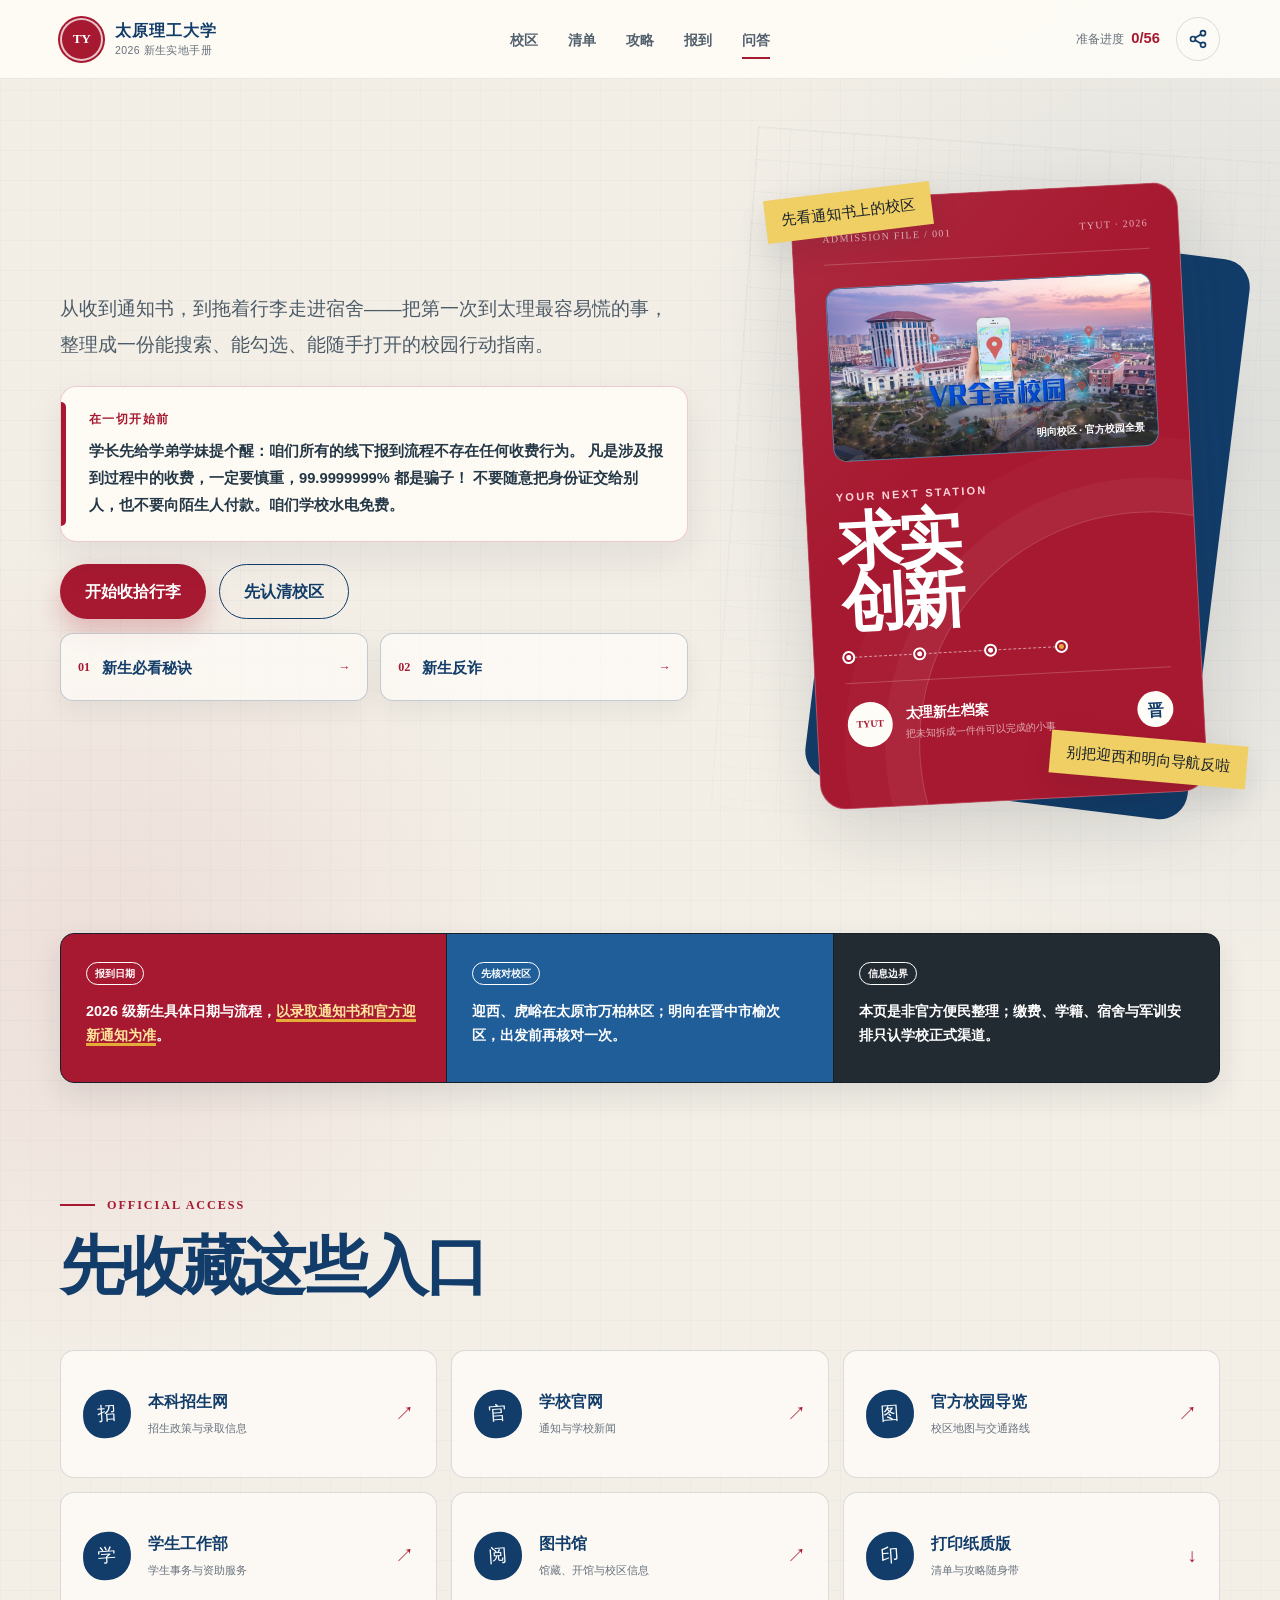
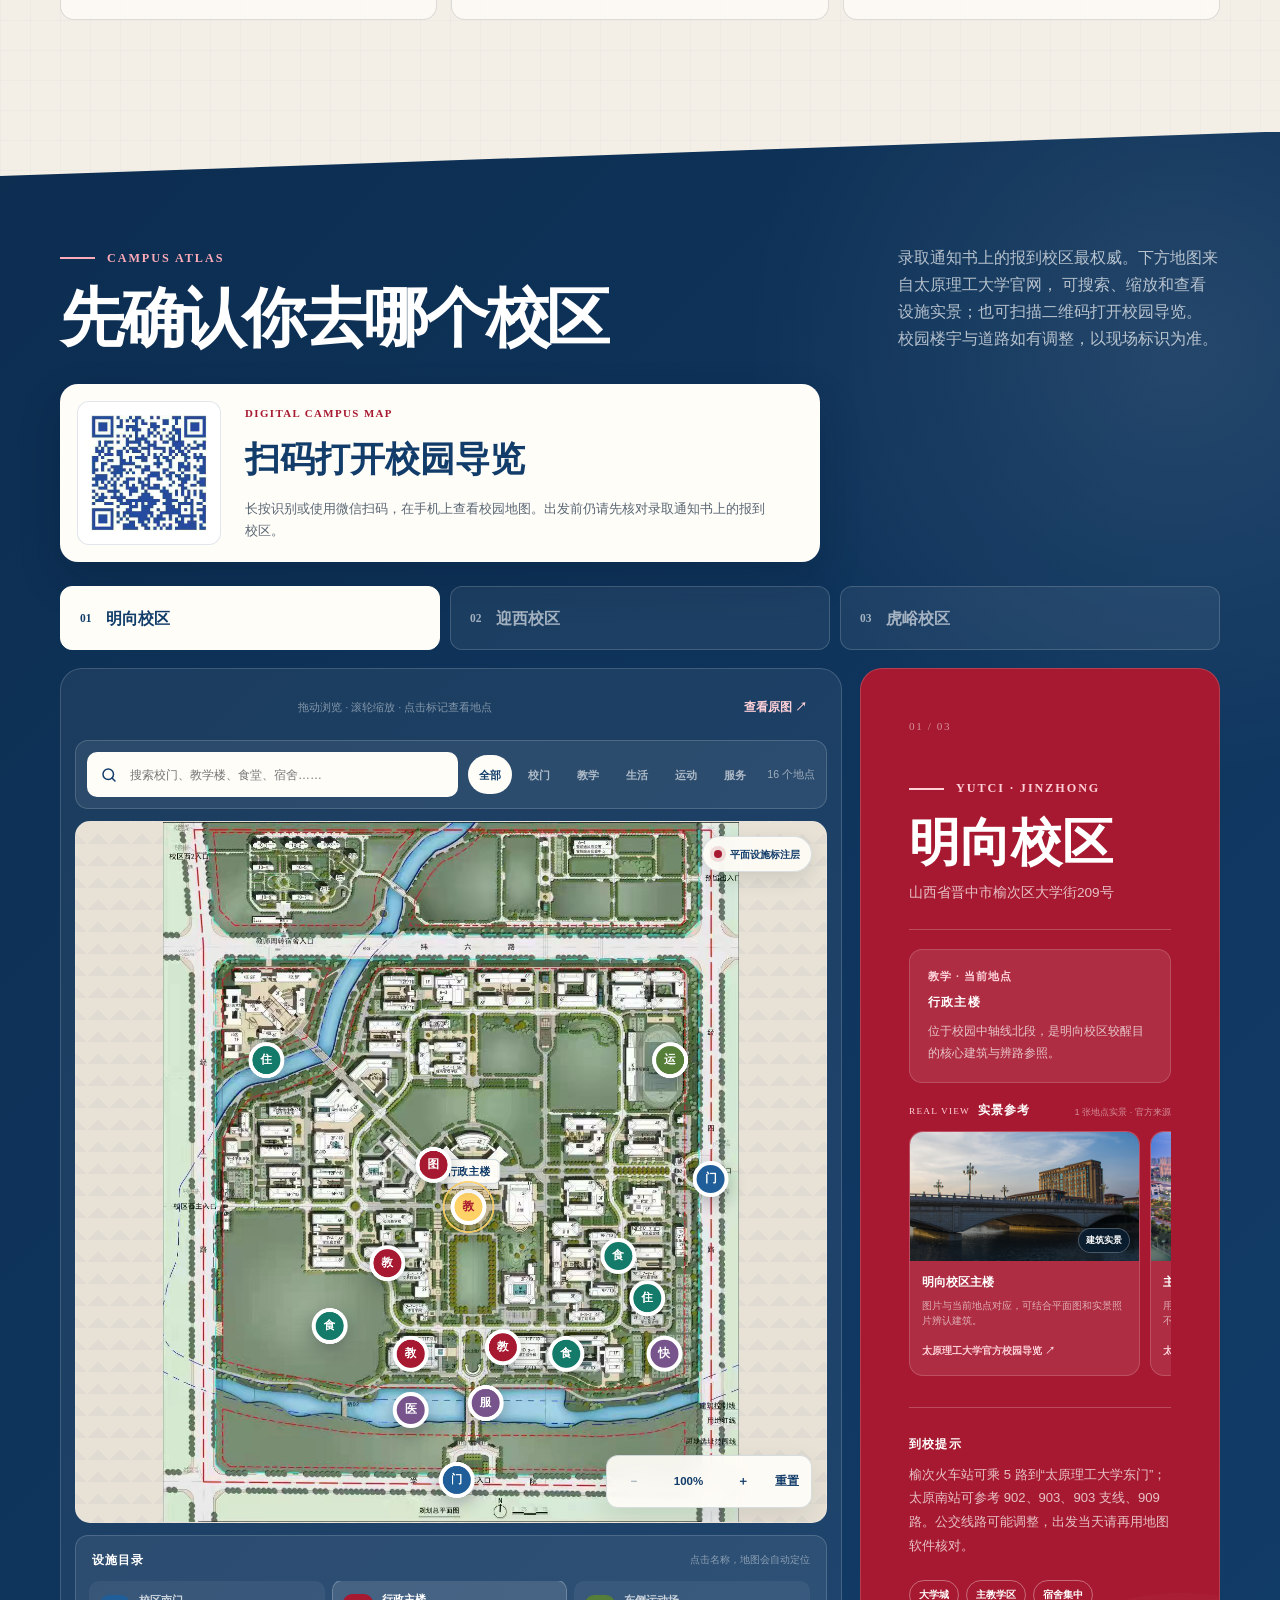
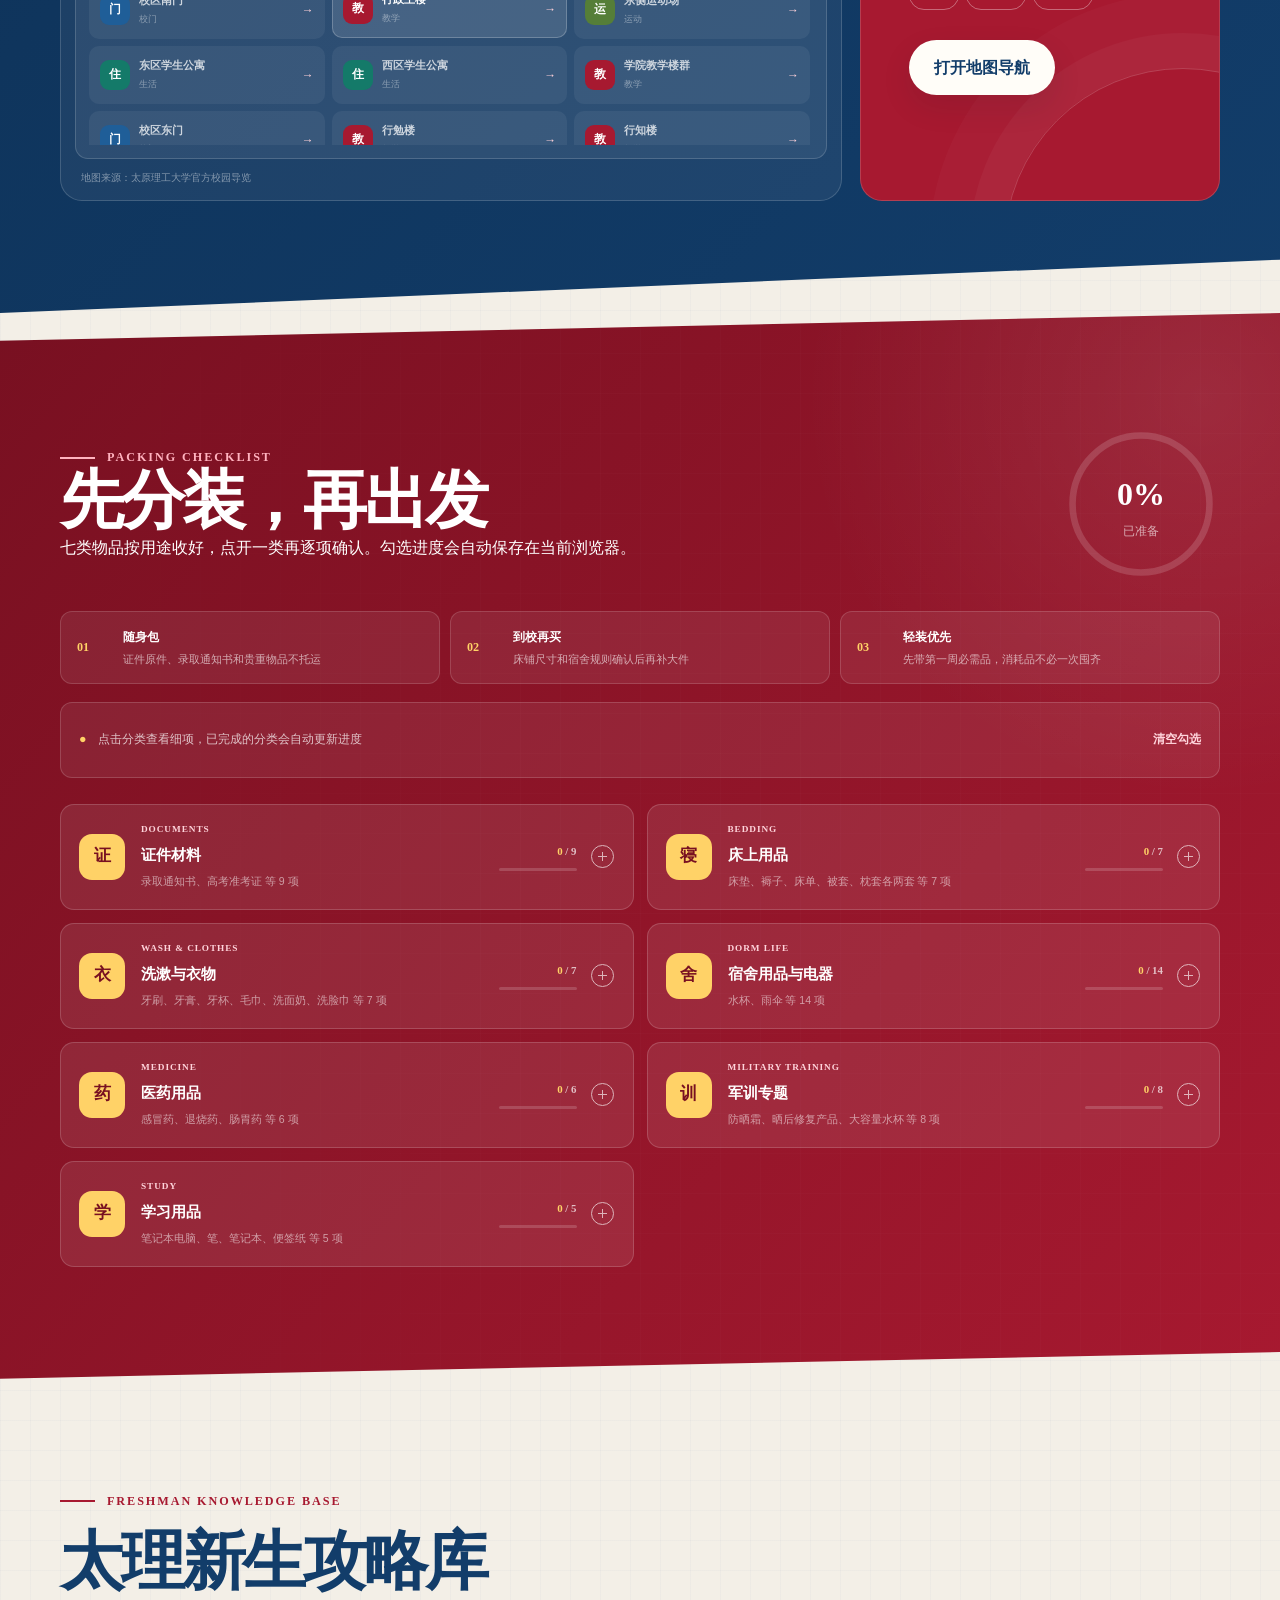
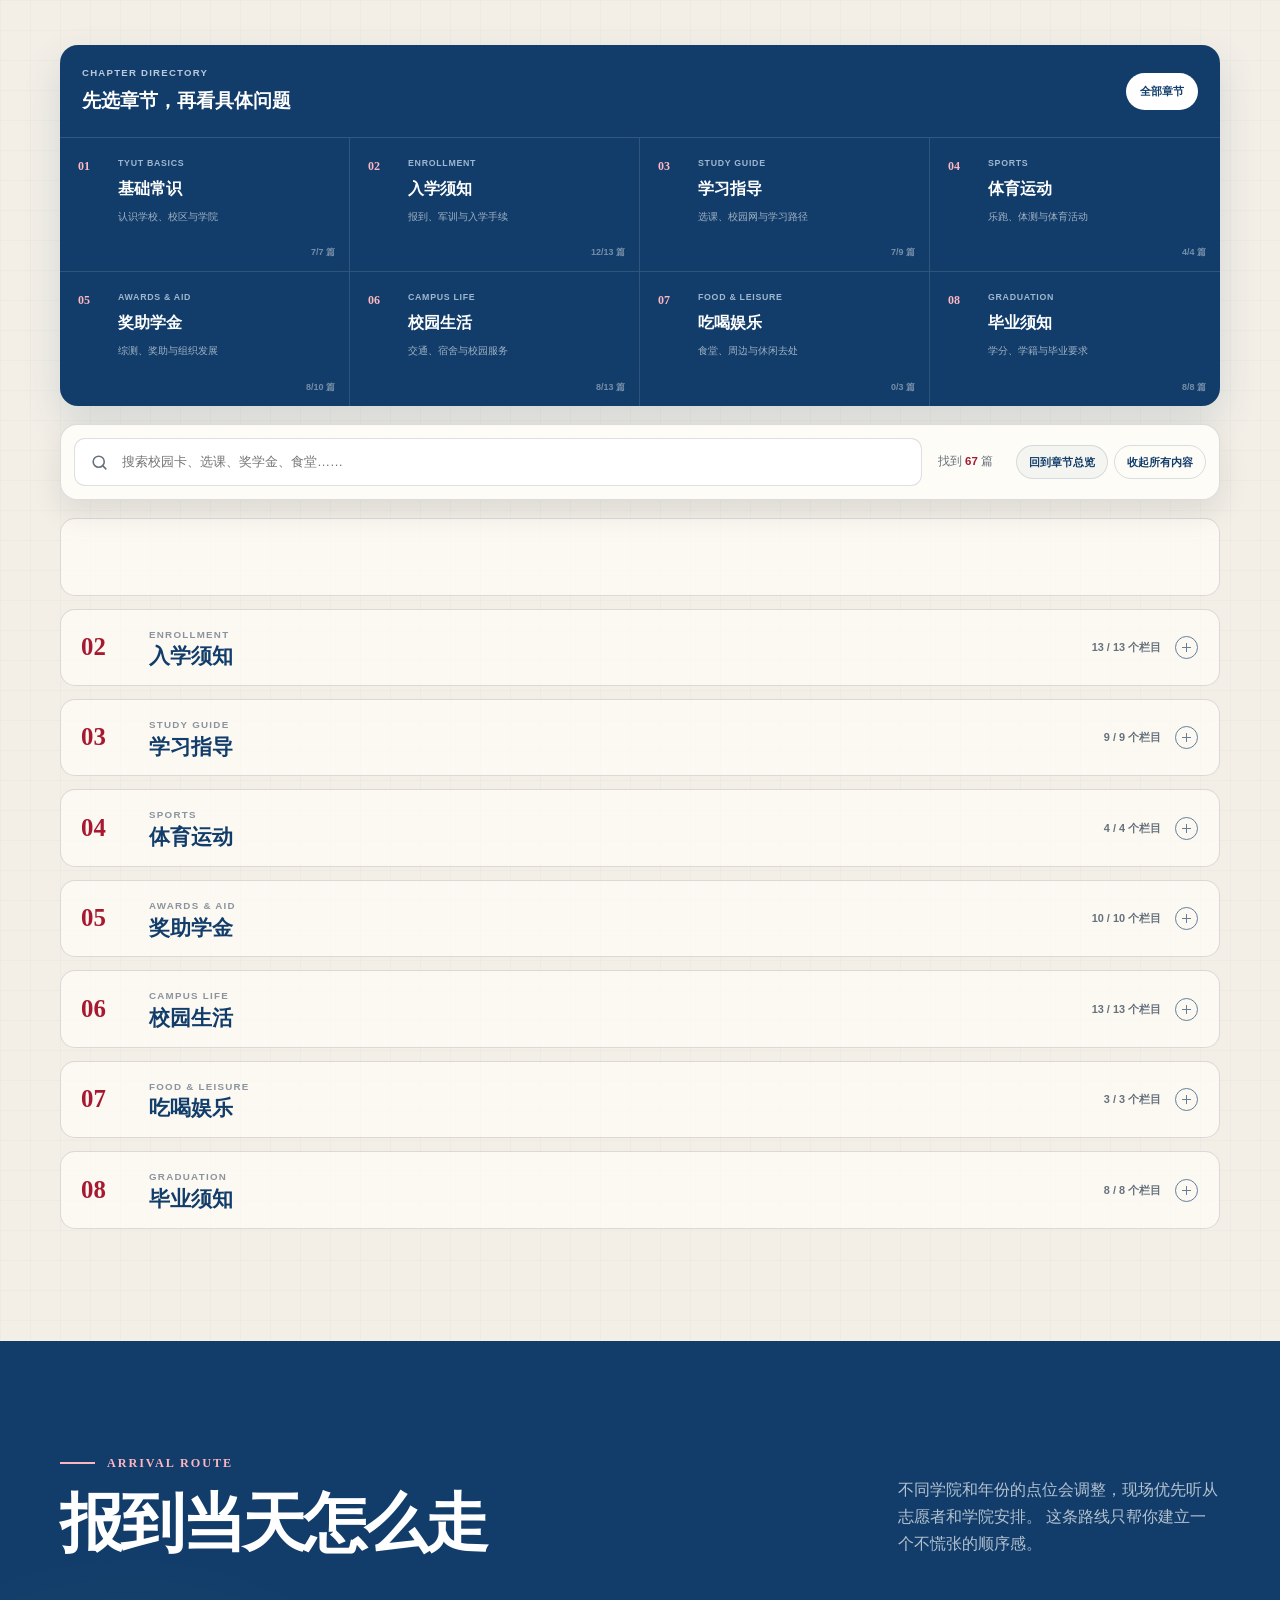
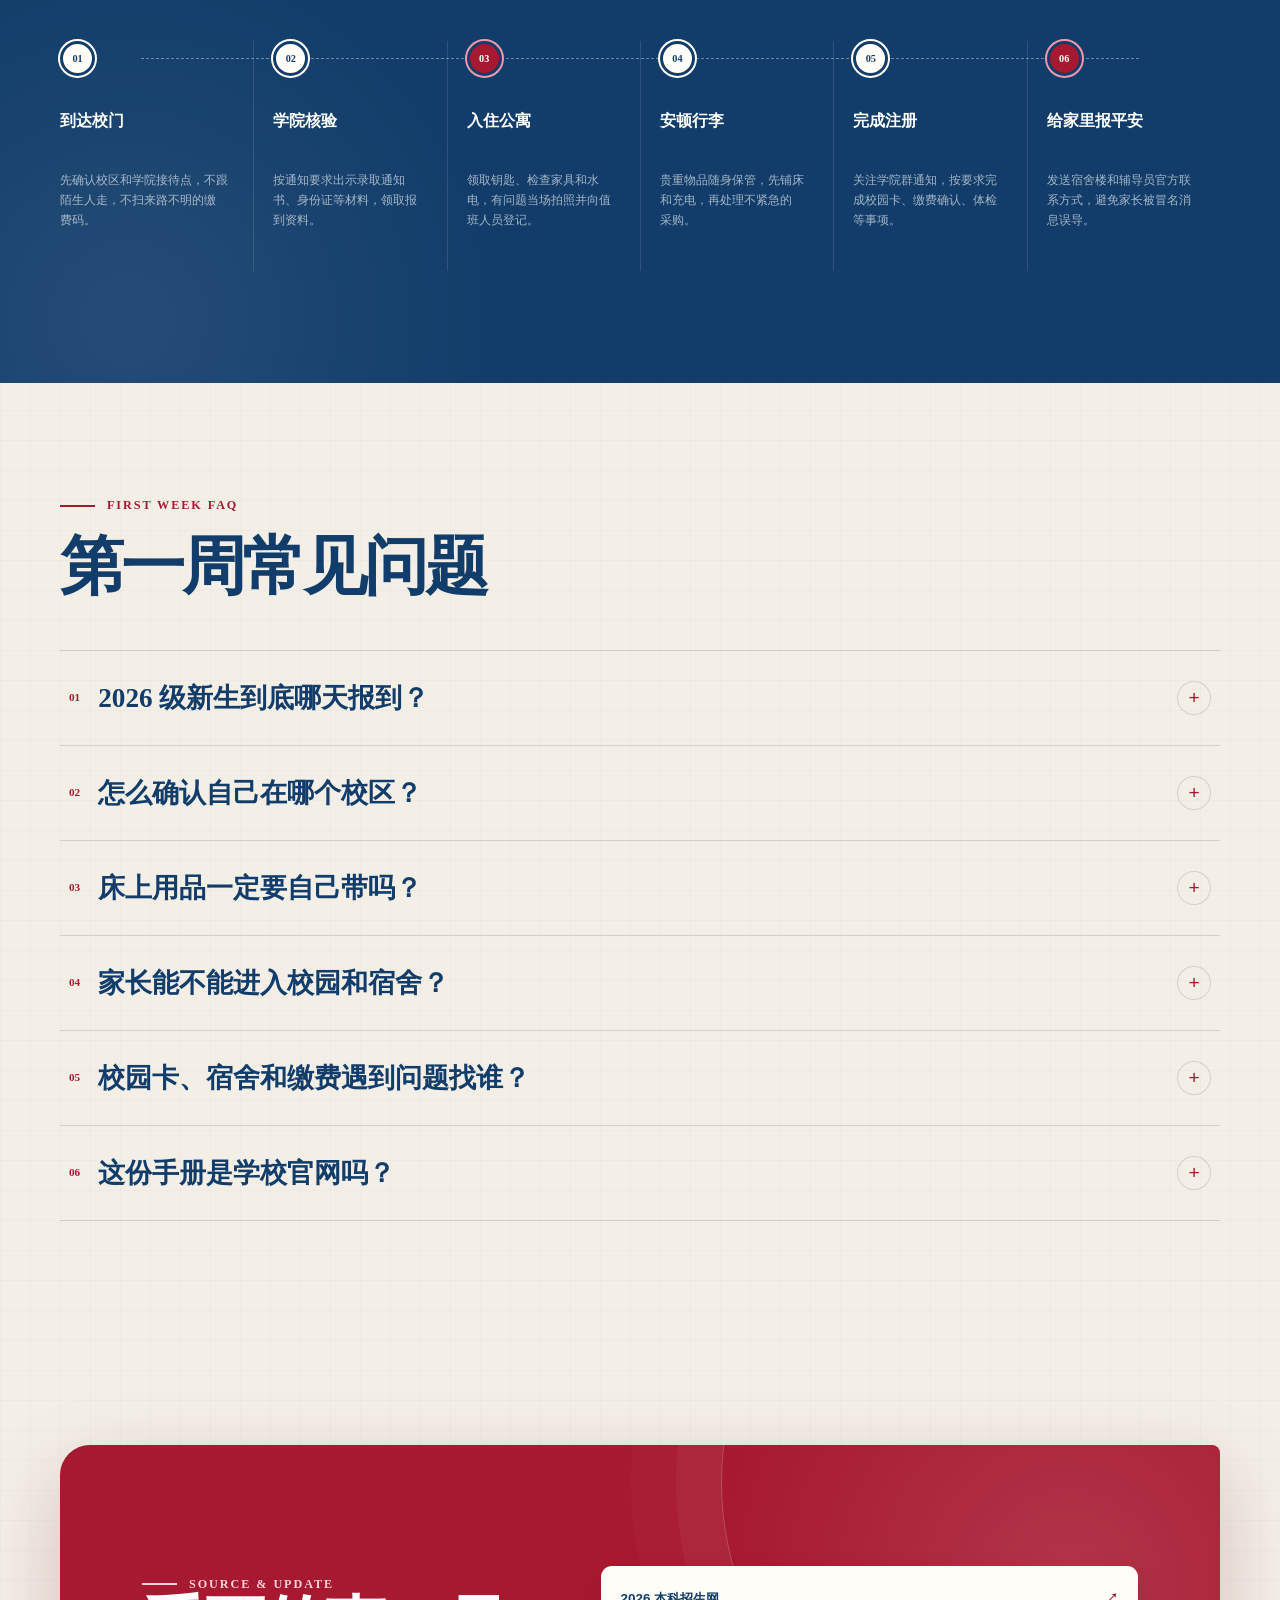
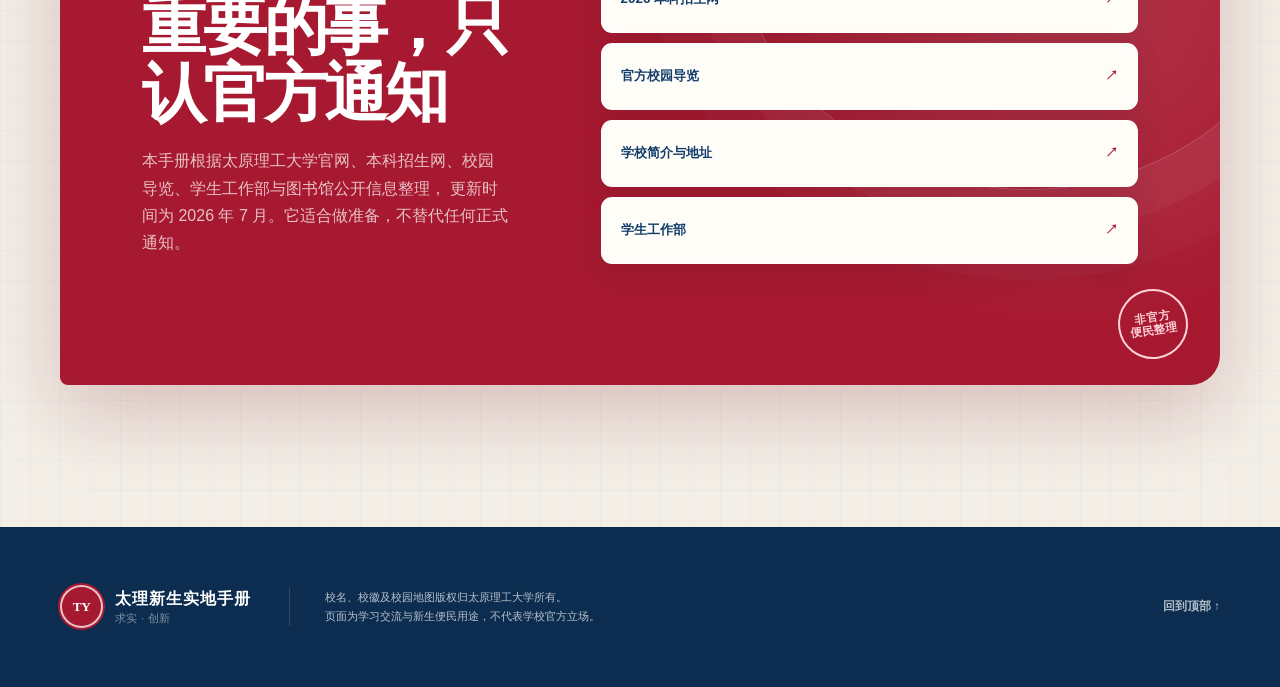
==== commit 5e8d5dae: "Redesign checklist and freshman guide library" ====
--- a/index.html
+++ b/index.html
@@ -308,10 +308,9 @@
           <div class="checklist-intro reveal">
             <div class="section-heading section-heading-light">
               <p class="eyebrow">PACKING CHECKLIST</p>
-              <h2>把行李一项项勾掉</h2>
+              <h2>先分装，再出发</h2>
               <p>
-                已按《新生开学需要带什么？》逐项整理。勾选会自动保存在当前浏览器；
-                证件原件建议随身携带，不要放进托运行李。
+                七类物品按用途收好，点开一类再逐项确认。勾选进度会自动保存在当前浏览器。
               </p>
             </div>
             <div class="progress-orbit" aria-label="行李准备进度">
@@ -322,8 +321,22 @@
               <div><strong data-progress-percent>0%</strong><span>已准备</span></div>
             </div>
           </div>
+          <div class="packing-principles reveal" aria-label="行李整理原则">
+            <article>
+              <span>01</span>
+              <div><strong>随身包</strong><p>证件原件、录取通知书和贵重物品不托运</p></div>
+            </article>
+            <article>
+              <span>02</span>
+              <div><strong>到校再买</strong><p>床铺尺寸和宿舍规则确认后再补大件</p></div>
+            </article>
+            <article>
+              <span>03</span>
+              <div><strong>轻装优先</strong><p>先带第一周必需品，消耗品不必一次囤齐</p></div>
+            </article>
+          </div>
           <div class="checklist-toolbar reveal">
-            <p><span>●</span> 文档中提到的床品套装与价格属于参考信息，购买前请以学校当年正式通知为准</p>
+            <p><span>●</span> 点击分类查看细项，已完成的分类会自动更新进度</p>
             <button type="button" data-clear-checklist>清空勾选</button>
           </div>
           <div class="checklist-grid" data-checklist></div>
@@ -331,28 +344,17 @@
       </section>
 
       <section class="guide-section shell section-space" id="guide">
-        <div class="section-heading section-heading-split reveal">
-          <div>
-            <p class="eyebrow">FRESHMAN KNOWLEDGE BASE</p>
-            <h2>太理新生攻略库</h2>
-          </div>
-          <p>
-            按参考文档原目录完整整理为 8 个章节、67 个栏目，已收录其中现有的全部正文与资料图。
-            先按章节阅读，再用搜索定位具体事项。
-          </p>
-        </div>
-        <aside class="guide-source reveal">
-          <div>
-            <span>内容说明</span>
-            <p>
-              本库按《新生入学指南大全》的现有目录、正文和资料图完整整理，装饰性 Emoji 已删除；原文尚未填写的栏目也保留位置。
-              文档含往届经验和时效信息，日期、金额、名额、开放时间及规则须以学校和学院当年正式通知为准。
-            </p>
-          </div>
-          <a href="https://docs.qq.com/aio/DVHZ3bU1yTG5Jb1hM" target="_blank" rel="noopener noreferrer">
-            查看参考文档
-          </a>
-        </aside>
+        <div class="section-heading reveal">
+          <p class="eyebrow">FRESHMAN KNOWLEDGE BASE</p>
+          <h2>太理新生攻略库</h2>
+        </div>
+        <div class="guide-directory reveal">
+          <header>
+            <div><span>CHAPTER DIRECTORY</span><strong>先选章节，再看具体问题</strong></div>
+            <button type="button" data-guide-category="全部">全部章节</button>
+          </header>
+          <div class="guide-directory-grid" data-guide-overview></div>
+        </div>
         <div class="guide-tools reveal">
           <label class="search-box">
             <svg viewBox="0 0 24 24" aria-hidden="true">
@@ -362,10 +364,9 @@
             <input type="search" placeholder="搜索校园卡、选课、奖学金、食堂……" data-guide-search />
           </label>
           <span class="result-count">找到 <strong data-result-count>0</strong> 篇</span>
-          <div class="category-filters" data-category-filters></div>
           <div class="guide-expand-actions">
-            <button type="button" data-guide-expand="open">展开当前结果</button>
-            <button type="button" data-guide-expand="close">全部收起</button>
+            <button type="button" data-guide-reset>回到章节总览</button>
+            <button type="button" data-guide-expand="close">收起所有内容</button>
           </div>
         </div>
         <div class="guide-list" data-guide-list></div>
--- a/styles.css
+++ b/styles.css
@@ -4082,3 +4082,679 @@
     transform: none;
   }
 }
+
+/* Compact checklist and chapter-first guide */
+
+@media screen {
+  .packing-principles {
+    display: grid;
+    grid-template-columns: repeat(3, 1fr);
+    gap: 10px;
+    margin: 0 0 18px;
+  }
+
+  .packing-principles article {
+    display: grid;
+    grid-template-columns: 34px 1fr;
+    gap: 12px;
+    align-items: center;
+    padding: 15px 16px;
+    background: rgba(255, 255, 255, 0.075);
+    border: 1px solid rgba(255, 255, 255, 0.15);
+    border-radius: 12px;
+  }
+
+  .packing-principles article > span {
+    color: #ffd267;
+    font-family: Georgia, serif;
+    font-size: 0.76rem;
+    font-weight: 900;
+  }
+
+  .packing-principles strong,
+  .packing-principles p {
+    display: block;
+    margin: 0;
+  }
+
+  .packing-principles strong {
+    margin-bottom: 3px;
+    font-size: 0.77rem;
+  }
+
+  .packing-principles p {
+    color: rgba(255, 255, 255, 0.62);
+    font-size: 0.67rem;
+    line-height: 1.55;
+  }
+
+  .checklist-grid {
+    grid-template-columns: repeat(2, minmax(0, 1fr));
+    gap: 13px;
+  }
+
+  .check-group {
+    display: block;
+    overflow: hidden;
+    background: rgba(255, 255, 255, 0.085);
+    border: 1px solid rgba(255, 255, 255, 0.17);
+    border-radius: 14px;
+    transition: background 180ms ease, border-color 180ms ease, transform 180ms ease;
+  }
+
+  .check-group:hover,
+  .check-group[open] {
+    background: rgba(255, 255, 255, 0.12);
+    border-color: rgba(255, 255, 255, 0.28);
+  }
+
+  .check-group[open] {
+    grid-column: 1 / -1;
+  }
+
+  .check-group > summary {
+    display: grid;
+    min-height: 104px;
+    grid-template-columns: 48px minmax(0, 1fr) 78px 24px;
+    gap: 14px;
+    align-items: center;
+    padding: 17px 18px;
+    cursor: pointer;
+    list-style: none;
+  }
+
+  .check-group > summary::-webkit-details-marker,
+  .guide-card > summary::-webkit-details-marker,
+  .guide-chapter > summary::-webkit-details-marker {
+    display: none;
+  }
+
+  .check-group-icon {
+    display: grid;
+    width: 46px;
+    aspect-ratio: 1;
+    place-items: center;
+    color: var(--tyut-red-deep);
+    background: #ffd267;
+    border-radius: 13px;
+    font-family: "STKaiti", "KaiTi", serif;
+    font-size: 1.05rem;
+    font-weight: 900;
+  }
+
+  .check-group-copy {
+    min-width: 0;
+  }
+
+  .check-group-copy small,
+  .check-group-copy strong,
+  .check-group-copy em {
+    display: block;
+  }
+
+  .check-group-copy small {
+    margin-bottom: 4px;
+    color: #ffd4db;
+    font-family: Georgia, serif;
+    font-size: 0.58rem;
+    font-style: normal;
+    font-weight: 800;
+    letter-spacing: 0.1em;
+  }
+
+  .check-group-copy strong {
+    margin-bottom: 5px;
+    font-size: 0.95rem;
+  }
+
+  .check-group-copy em {
+    overflow: hidden;
+    color: rgba(255, 255, 255, 0.55);
+    font-size: 0.66rem;
+    font-style: normal;
+    text-overflow: ellipsis;
+    white-space: nowrap;
+  }
+
+  .check-group-progress b {
+    display: block;
+    margin-bottom: 7px;
+    color: rgba(255, 255, 255, 0.7);
+    font-family: Georgia, serif;
+    font-size: 0.68rem;
+    text-align: right;
+  }
+
+  .check-group-progress b i {
+    color: #ffd267;
+    font-style: normal;
+  }
+
+  .check-group-progress > span {
+    display: block;
+    height: 3px;
+    overflow: hidden;
+    background: rgba(255, 255, 255, 0.16);
+    border-radius: 999px;
+  }
+
+  .check-group-progress > span i {
+    display: block;
+    height: 100%;
+    background: #ffd267;
+    border-radius: inherit;
+    transition: width 220ms ease;
+  }
+
+  .check-group-toggle,
+  .guide-card-toggle,
+  .guide-chapter-header > i {
+    position: relative;
+    display: block;
+    width: 23px;
+    aspect-ratio: 1;
+    border: 1px solid currentColor;
+    border-radius: 50%;
+    opacity: 0.65;
+  }
+
+  .check-group-toggle::before,
+  .check-group-toggle::after,
+  .guide-card-toggle::before,
+  .guide-card-toggle::after,
+  .guide-chapter-header > i::before,
+  .guide-chapter-header > i::after {
+    position: absolute;
+    top: 10px;
+    left: 6px;
+    width: 9px;
+    height: 1px;
+    content: "";
+    background: currentColor;
+  }
+
+  .check-group-toggle::after,
+  .guide-card-toggle::after,
+  .guide-chapter-header > i::after {
+    transform: rotate(90deg);
+    transition: transform 180ms ease;
+  }
+
+  .check-group[open] .check-group-toggle::after,
+  .guide-card[open] .guide-card-toggle::after,
+  .guide-chapter[open] .guide-chapter-header > i::after {
+    transform: rotate(0deg);
+  }
+
+  .check-group-body {
+    padding: 0 18px 18px;
+    border-top: 1px solid rgba(255, 255, 255, 0.12);
+  }
+
+  .check-group-body > p {
+    padding: 13px 15px;
+    margin: 14px 0 8px;
+    color: rgba(255, 255, 255, 0.7);
+    background: rgba(0, 0, 0, 0.09);
+    border-left: 2px solid #ffd267;
+    border-radius: 0 8px 8px 0;
+    font-size: 0.7rem;
+    line-height: 1.65;
+  }
+
+  .check-group ul {
+    display: grid;
+    grid-template-columns: repeat(2, minmax(0, 1fr));
+    gap: 2px 10px;
+    padding: 6px 0 0;
+  }
+
+  .check-group.is-complete .check-group-icon {
+    color: #245740;
+    background: #bce8cf;
+  }
+
+  .guide-directory {
+    overflow: hidden;
+    margin-bottom: 18px;
+    background: var(--tyut-blue);
+    border-radius: 18px;
+    box-shadow: 0 16px 38px rgba(18, 61, 106, 0.14);
+  }
+
+  .guide-directory > header {
+    display: flex;
+    align-items: center;
+    justify-content: space-between;
+    gap: 20px;
+    padding: 20px 22px;
+    color: #fff;
+    border-bottom: 1px solid rgba(255, 255, 255, 0.14);
+  }
+
+  .guide-directory > header span,
+  .guide-directory > header strong {
+    display: block;
+  }
+
+  .guide-directory > header span {
+    margin-bottom: 4px;
+    color: #b8cade;
+    font-size: 0.6rem;
+    font-weight: 900;
+    letter-spacing: 0.13em;
+  }
+
+  .guide-directory > header strong {
+    font-family: "STKaiti", "KaiTi", serif;
+    font-size: 1.16rem;
+  }
+
+  .guide-directory > header button {
+    min-height: 37px;
+    padding: 7px 13px;
+    color: #fff;
+    background: rgba(255, 255, 255, 0.08);
+    border: 1px solid rgba(255, 255, 255, 0.22);
+    border-radius: 999px;
+    cursor: pointer;
+    font-size: 0.67rem;
+    font-weight: 850;
+  }
+
+  .guide-directory > header button.is-active {
+    color: var(--tyut-blue);
+    background: #fff;
+  }
+
+  .guide-directory-grid {
+    display: grid;
+    grid-template-columns: repeat(4, 1fr);
+  }
+
+  .guide-directory-grid button {
+    position: relative;
+    display: grid;
+    min-height: 134px;
+    grid-template-columns: 30px 1fr;
+    gap: 10px;
+    padding: 18px;
+    color: #fff;
+    text-align: left;
+    background: transparent;
+    border: 0;
+    border-right: 1px solid rgba(255, 255, 255, 0.12);
+    border-bottom: 1px solid rgba(255, 255, 255, 0.12);
+    cursor: pointer;
+  }
+
+  .guide-directory-grid button:nth-child(4n) {
+    border-right: 0;
+  }
+
+  .guide-directory-grid button:nth-last-child(-n + 4) {
+    border-bottom: 0;
+  }
+
+  .guide-directory-grid button:hover,
+  .guide-directory-grid button.is-active {
+    background: rgba(255, 255, 255, 0.1);
+  }
+
+  .guide-directory-grid button > span {
+    color: #ffb7c1;
+    font-family: Georgia, serif;
+    font-size: 0.75rem;
+    font-weight: 900;
+  }
+
+  .guide-directory-grid small,
+  .guide-directory-grid strong,
+  .guide-directory-grid p {
+    display: block;
+  }
+
+  .guide-directory-grid small {
+    margin-bottom: 4px;
+    color: #9fb7d0;
+    font-size: 0.55rem;
+    font-weight: 850;
+    letter-spacing: 0.08em;
+  }
+
+  .guide-directory-grid strong {
+    margin-bottom: 7px;
+    font-family: "STKaiti", "KaiTi", serif;
+    font-size: 1rem;
+  }
+
+  .guide-directory-grid p {
+    margin: 0;
+    color: rgba(255, 255, 255, 0.6);
+    font-size: 0.63rem;
+    line-height: 1.55;
+  }
+
+  .guide-directory-grid em {
+    position: absolute;
+    right: 14px;
+    bottom: 11px;
+    color: rgba(255, 255, 255, 0.42);
+    font-size: 0.56rem;
+    font-style: normal;
+    font-weight: 800;
+  }
+
+  .guide-tools {
+    grid-template-columns: minmax(270px, 1fr) auto auto;
+    margin-bottom: 18px;
+  }
+
+  .guide-expand-actions {
+    grid-column: auto;
+    gap: 6px;
+    padding-top: 0;
+    border-top: 0;
+  }
+
+  .guide-expand-actions button:first-child {
+    color: var(--tyut-blue);
+    background: rgba(18, 61, 106, 0.04);
+    border-color: rgba(18, 61, 106, 0.14);
+  }
+
+  .guide-list {
+    gap: 13px;
+  }
+
+  .guide-chapter {
+    overflow: hidden;
+    background: rgba(255, 253, 248, 0.72);
+    border: 1px solid var(--line);
+    border-radius: 15px;
+  }
+
+  .guide-chapter[open] {
+    background: rgba(255, 253, 248, 0.92);
+    box-shadow: 0 12px 34px rgba(23, 31, 39, 0.06);
+  }
+
+  .guide-chapter-header {
+    grid-template-columns: 54px minmax(0, 1fr) auto 24px;
+    gap: 14px;
+    padding: 17px 20px;
+    border-bottom: 0;
+    cursor: pointer;
+    list-style: none;
+  }
+
+  .guide-chapter[open] .guide-chapter-header {
+    border-bottom: 1px solid var(--line);
+  }
+
+  .guide-chapter-header > span {
+    font-size: 1.55rem;
+  }
+
+  .guide-chapter-header h3 {
+    font-size: 1.3rem;
+  }
+
+  .guide-chapter-header > i {
+    color: var(--tyut-blue);
+  }
+
+  .guide-chapter-list {
+    grid-template-columns: repeat(2, minmax(0, 1fr));
+    gap: 10px;
+    padding: 12px;
+  }
+
+  .guide-card {
+    display: block;
+    overflow: hidden;
+    background: #fff;
+    border: 1px solid rgba(18, 61, 106, 0.1);
+    border-radius: 12px;
+    box-shadow: none;
+  }
+
+  .guide-card[open] {
+    grid-column: 1 / -1;
+    border-color: rgba(18, 61, 106, 0.22);
+    box-shadow: 0 10px 28px rgba(18, 61, 106, 0.07);
+  }
+
+  .guide-card-summary {
+    display: grid;
+    min-height: 112px;
+    grid-template-columns: 54px minmax(0, 1fr) auto 23px;
+    gap: 13px;
+    align-items: center;
+    padding: 16px 17px;
+    cursor: pointer;
+    list-style: none;
+  }
+
+  .guide-number {
+    display: grid;
+    width: 50px;
+    aspect-ratio: 1;
+    place-items: center;
+    padding: 0;
+    color: var(--tyut-red);
+    background: rgba(167, 25, 48, 0.07);
+    border: 1px solid rgba(167, 25, 48, 0.11);
+    border-radius: 12px;
+    font-family: Georgia, serif;
+    font-size: 0.8rem;
+    font-weight: 900;
+  }
+
+  .guide-card-copy {
+    min-width: 0;
+  }
+
+  .guide-card-copy small,
+  .guide-card-copy strong,
+  .guide-card-copy em {
+    display: block;
+  }
+
+  .guide-card-copy small {
+    margin-bottom: 4px;
+    color: #8a9299;
+    font-size: 0.58rem;
+    font-weight: 800;
+  }
+
+  .guide-card-copy strong {
+    overflow: hidden;
+    margin-bottom: 5px;
+    color: var(--tyut-blue);
+    font-family: "STKaiti", "KaiTi", serif;
+    font-size: 1.04rem;
+    text-overflow: ellipsis;
+    white-space: nowrap;
+  }
+
+  .guide-card-copy em {
+    display: -webkit-box;
+    overflow: hidden;
+    color: var(--muted);
+    font-size: 0.64rem;
+    font-style: normal;
+    line-height: 1.55;
+    -webkit-box-orient: vertical;
+    -webkit-line-clamp: 2;
+  }
+
+  .guide-card-copy em a {
+    color: inherit;
+    text-decoration: none;
+    pointer-events: none;
+  }
+
+  .guide-card-state {
+    padding: 5px 8px;
+    border-radius: 999px;
+    font-size: 0.56rem;
+    font-weight: 850;
+    white-space: nowrap;
+  }
+
+  .guide-card-state.is-complete {
+    color: #2f6f55;
+    background: rgba(66, 143, 106, 0.09);
+  }
+
+  .guide-card-state.is-placeholder {
+    color: #857c70;
+    background: rgba(104, 96, 86, 0.07);
+  }
+
+  .guide-card-toggle {
+    color: var(--tyut-blue);
+  }
+
+  .guide-card-body {
+    padding: 0 22px 22px;
+    border-top: 1px solid rgba(18, 61, 106, 0.09);
+  }
+
+  .guide-verify-note {
+    padding: 11px 13px;
+    margin: 15px 0 5px;
+    color: #805b17;
+    background: #fff8e7;
+    border: 1px solid rgba(194, 134, 24, 0.18);
+    border-radius: 8px;
+    font-size: 0.67rem;
+    line-height: 1.6;
+  }
+}
+
+@media screen and (max-width: 820px) {
+  .packing-principles {
+    grid-template-columns: 1fr;
+  }
+
+  .checklist-grid {
+    grid-template-columns: 1fr;
+  }
+
+  .check-group[open] {
+    grid-column: auto;
+  }
+
+  .guide-directory-grid {
+    grid-template-columns: repeat(2, 1fr);
+  }
+
+  .guide-directory-grid button:nth-child(4n) {
+    border-right: 1px solid rgba(255, 255, 255, 0.12);
+  }
+
+  .guide-directory-grid button:nth-child(2n) {
+    border-right: 0;
+  }
+
+  .guide-directory-grid button:nth-last-child(-n + 4) {
+    border-bottom: 1px solid rgba(255, 255, 255, 0.12);
+  }
+
+  .guide-directory-grid button:nth-last-child(-n + 2) {
+    border-bottom: 0;
+  }
+
+  .guide-tools {
+    grid-template-columns: 1fr;
+  }
+
+  .guide-expand-actions {
+    justify-content: flex-start;
+    border-top: 1px solid rgba(18, 61, 106, 0.09);
+    padding-top: 9px;
+  }
+
+  .guide-chapter-header {
+    grid-template-columns: 44px minmax(0, 1fr) 23px;
+  }
+
+  .guide-chapter-header > p {
+    display: none;
+  }
+
+  .guide-chapter-list {
+    grid-template-columns: 1fr;
+  }
+
+  .guide-card[open] {
+    grid-column: auto;
+  }
+}
+
+@media screen and (max-width: 560px) {
+  .check-group > summary {
+    min-height: 94px;
+    grid-template-columns: 42px minmax(0, 1fr) 22px;
+    gap: 11px;
+    padding: 15px;
+  }
+
+  .check-group-icon {
+    width: 40px;
+  }
+
+  .check-group-progress {
+    display: none;
+  }
+
+  .check-group ul {
+    grid-template-columns: 1fr;
+  }
+
+  .guide-directory > header {
+    align-items: flex-start;
+    padding: 17px;
+  }
+
+  .guide-directory-grid {
+    grid-template-columns: repeat(2, 1fr);
+  }
+
+  .guide-directory-grid button,
+  .guide-directory-grid button:nth-child(4n),
+  .guide-directory-grid button:nth-last-child(-n + 4) {
+    min-height: 124px;
+    padding: 14px 12px;
+    border-right: 1px solid rgba(255, 255, 255, 0.12);
+    border-bottom: 1px solid rgba(255, 255, 255, 0.12);
+  }
+
+  .guide-directory-grid button:nth-child(2n) {
+    border-right: 0;
+  }
+
+  .guide-directory-grid button:nth-last-child(-n + 2) {
+    border-bottom: 0;
+  }
+
+  .guide-card-summary {
+    grid-template-columns: 44px minmax(0, 1fr) 22px;
+    gap: 10px;
+    padding: 14px;
+  }
+
+  .guide-number {
+    width: 42px;
+  }
+
+  .guide-card-state {
+    display: none;
+  }
+
+  .guide-card-body {
+    padding: 0 15px 17px;
+  }
+}
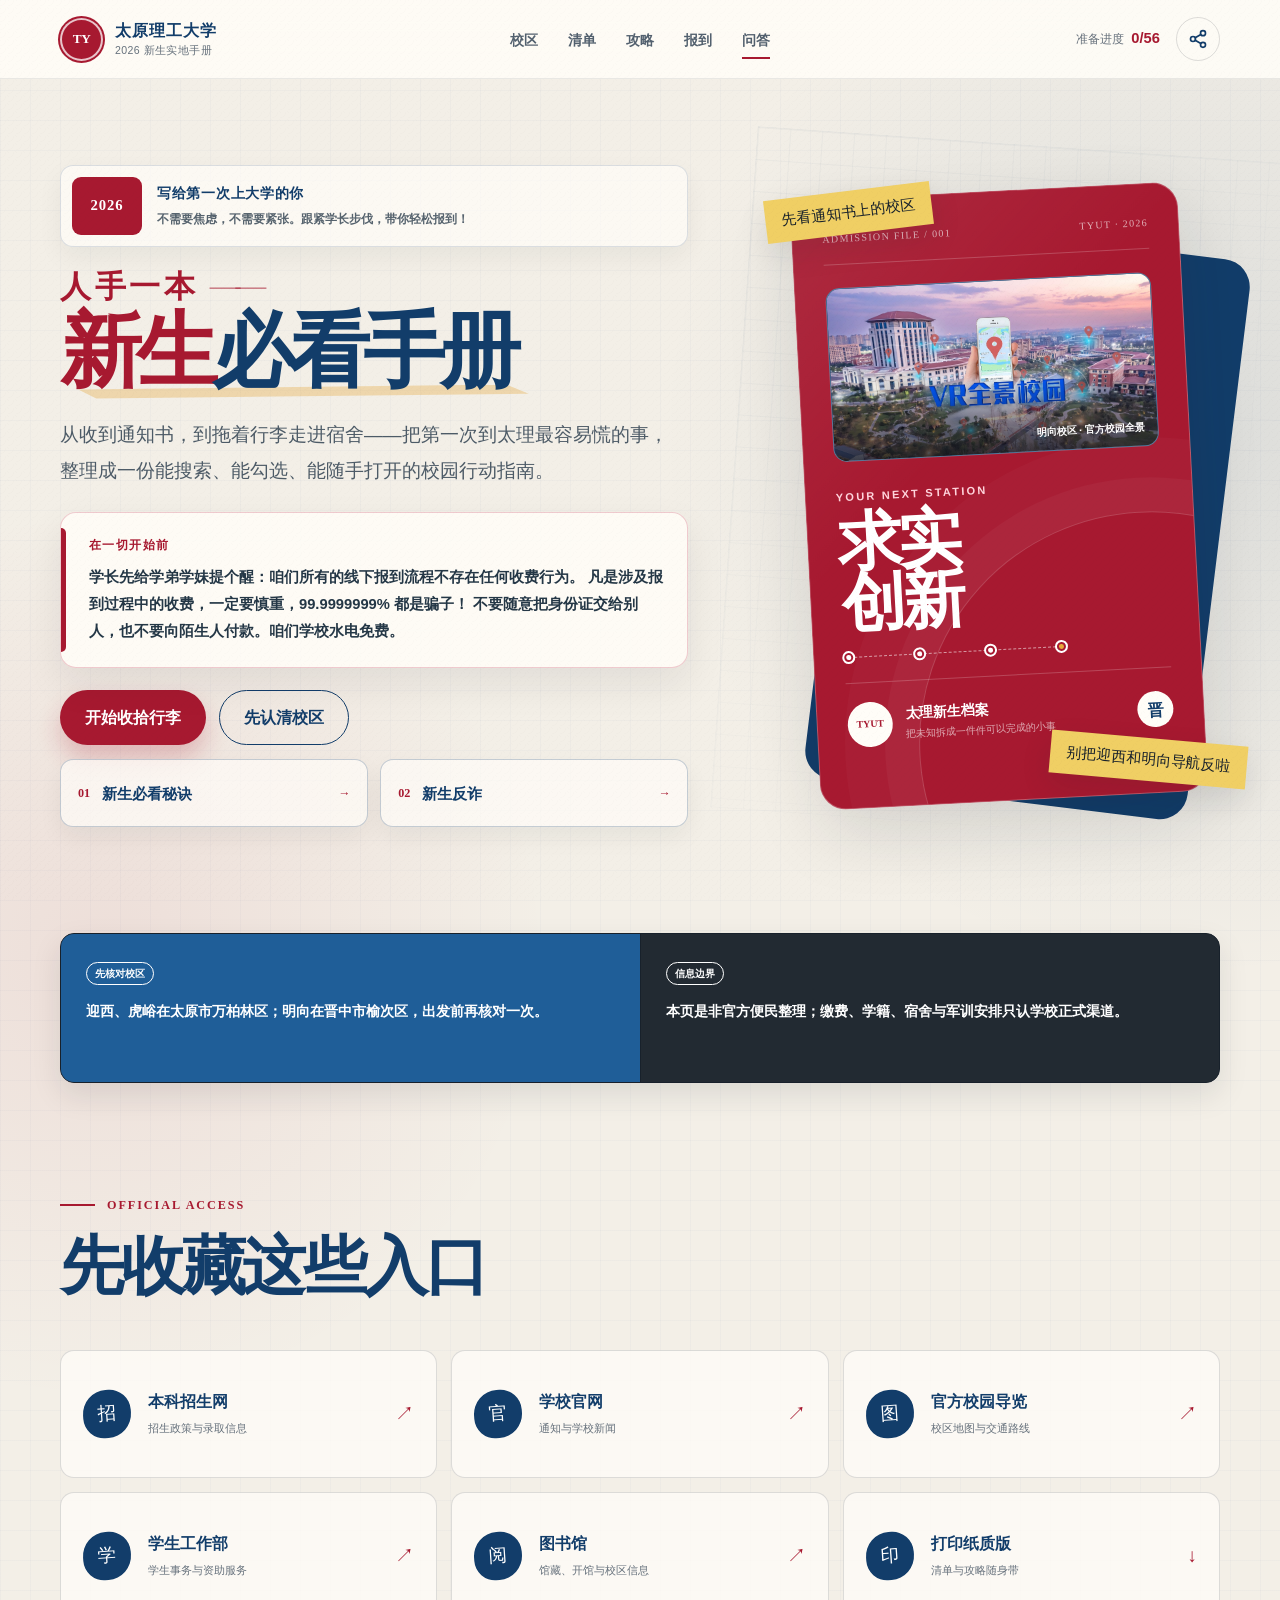
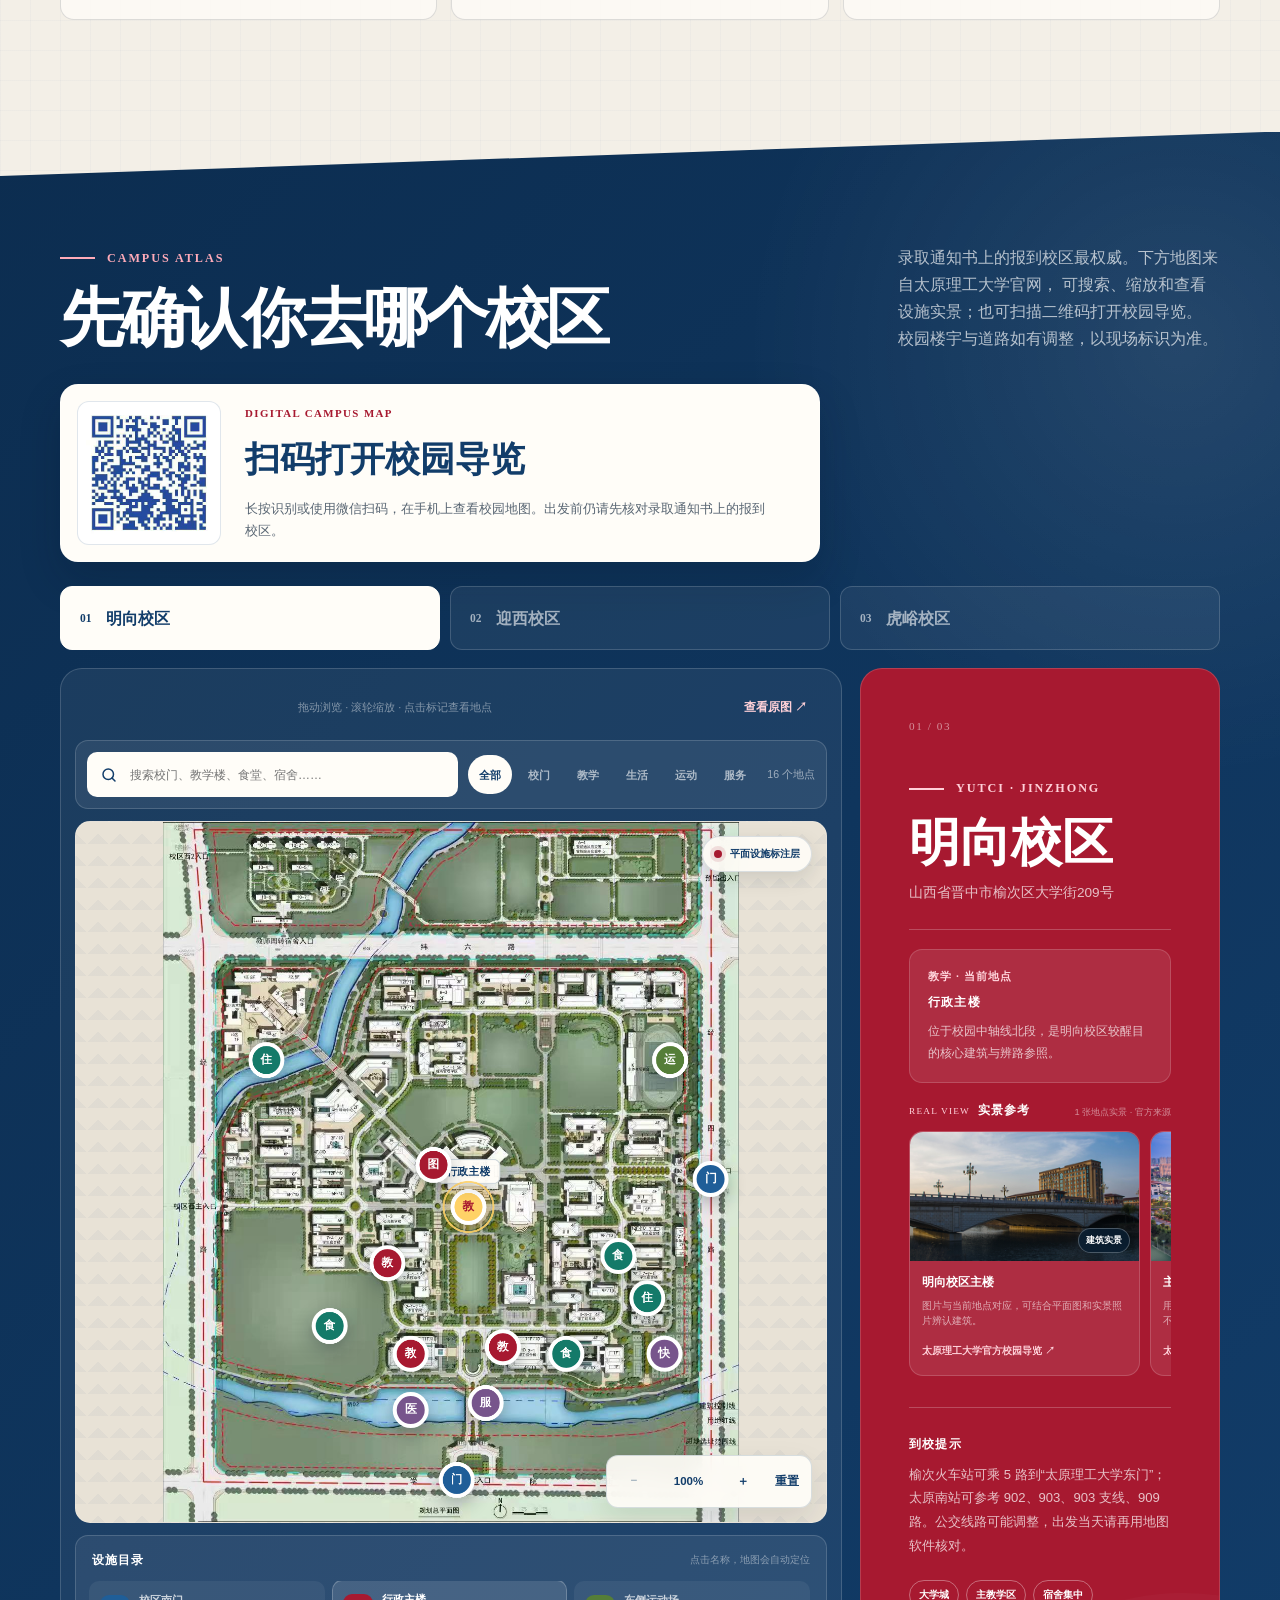
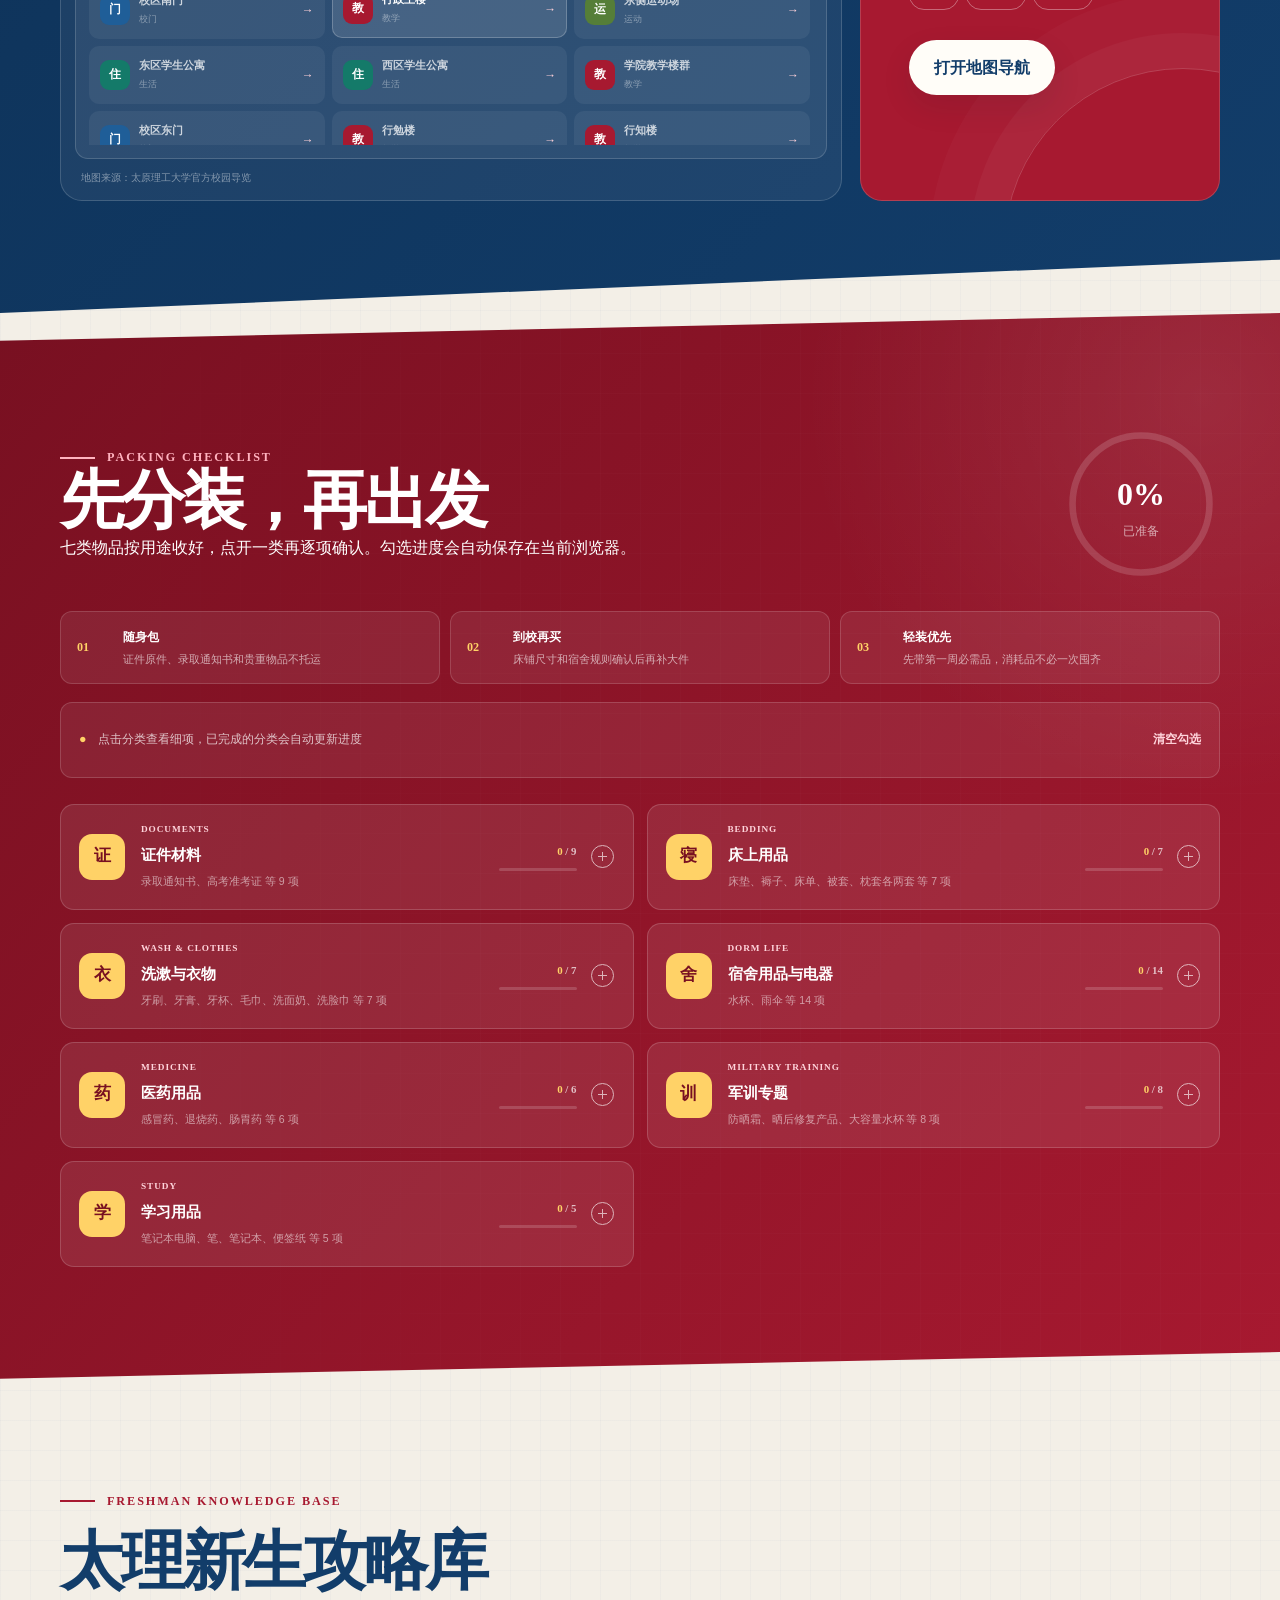
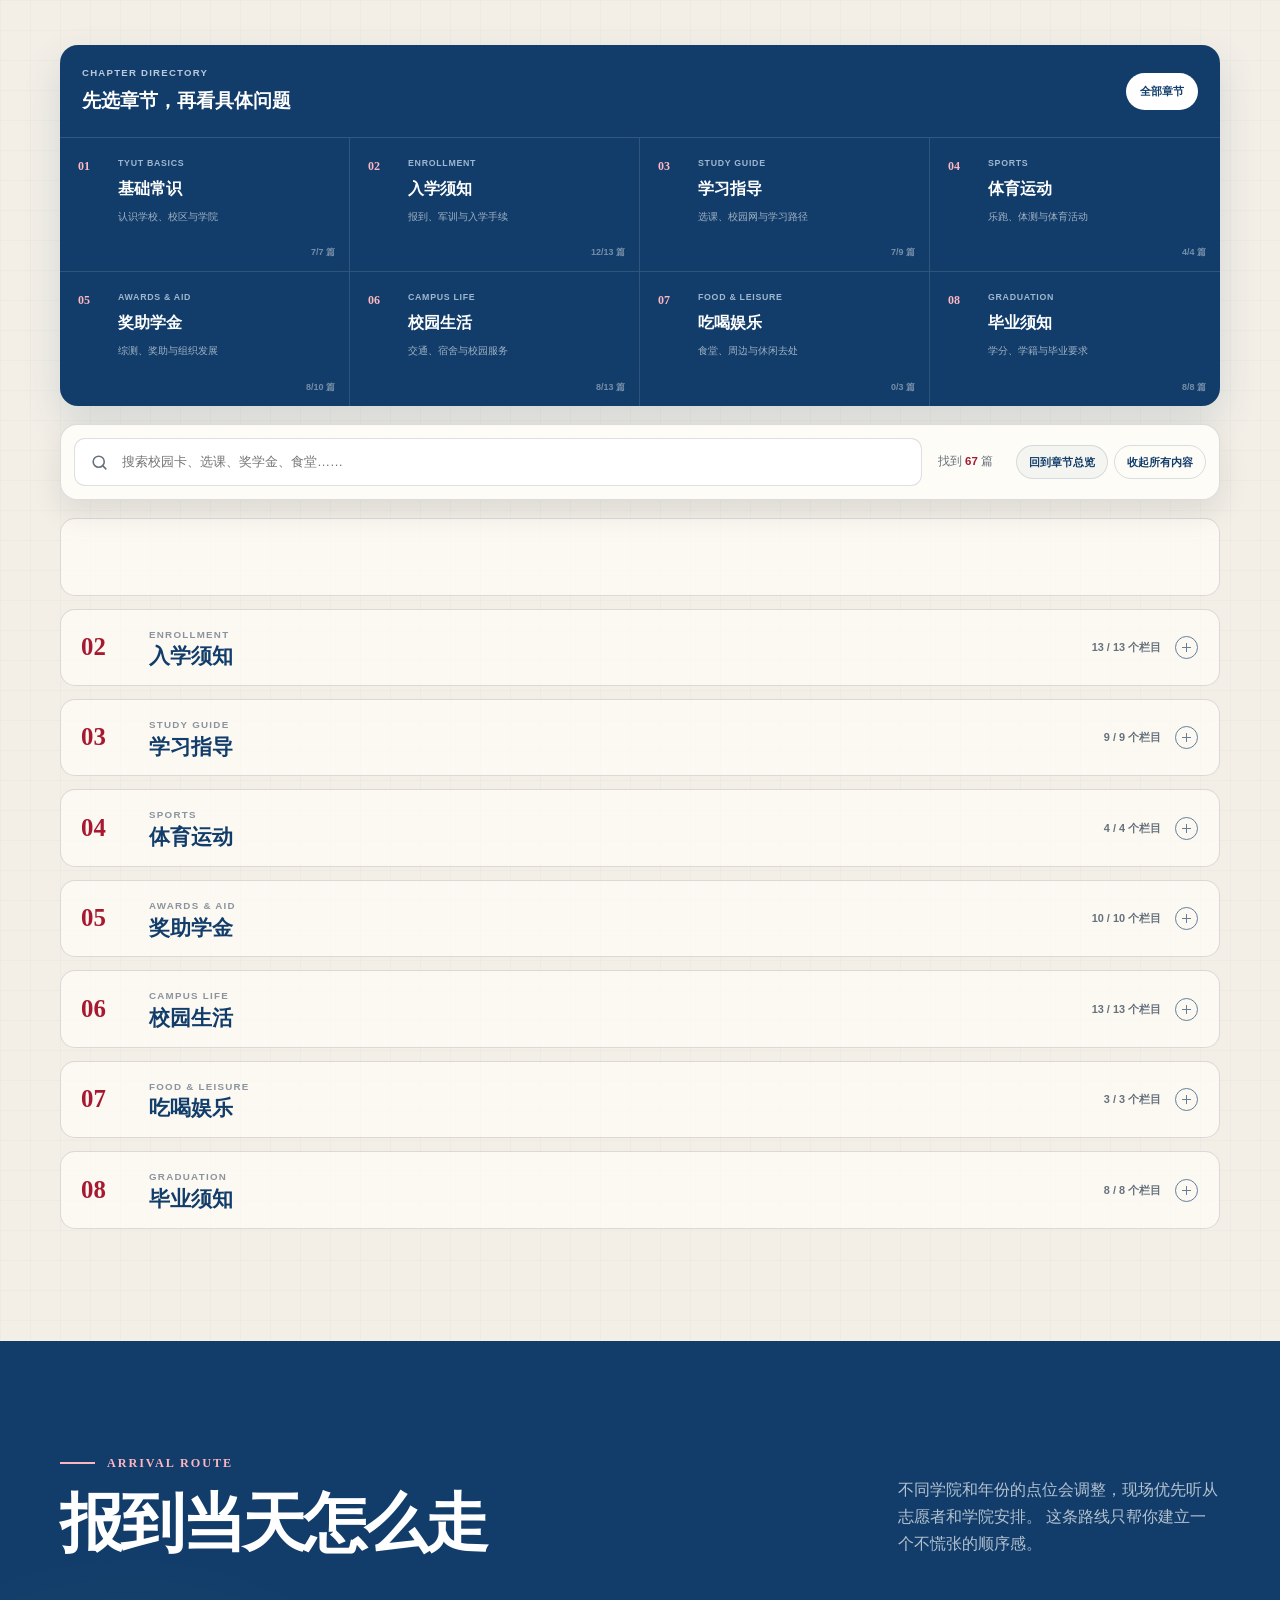
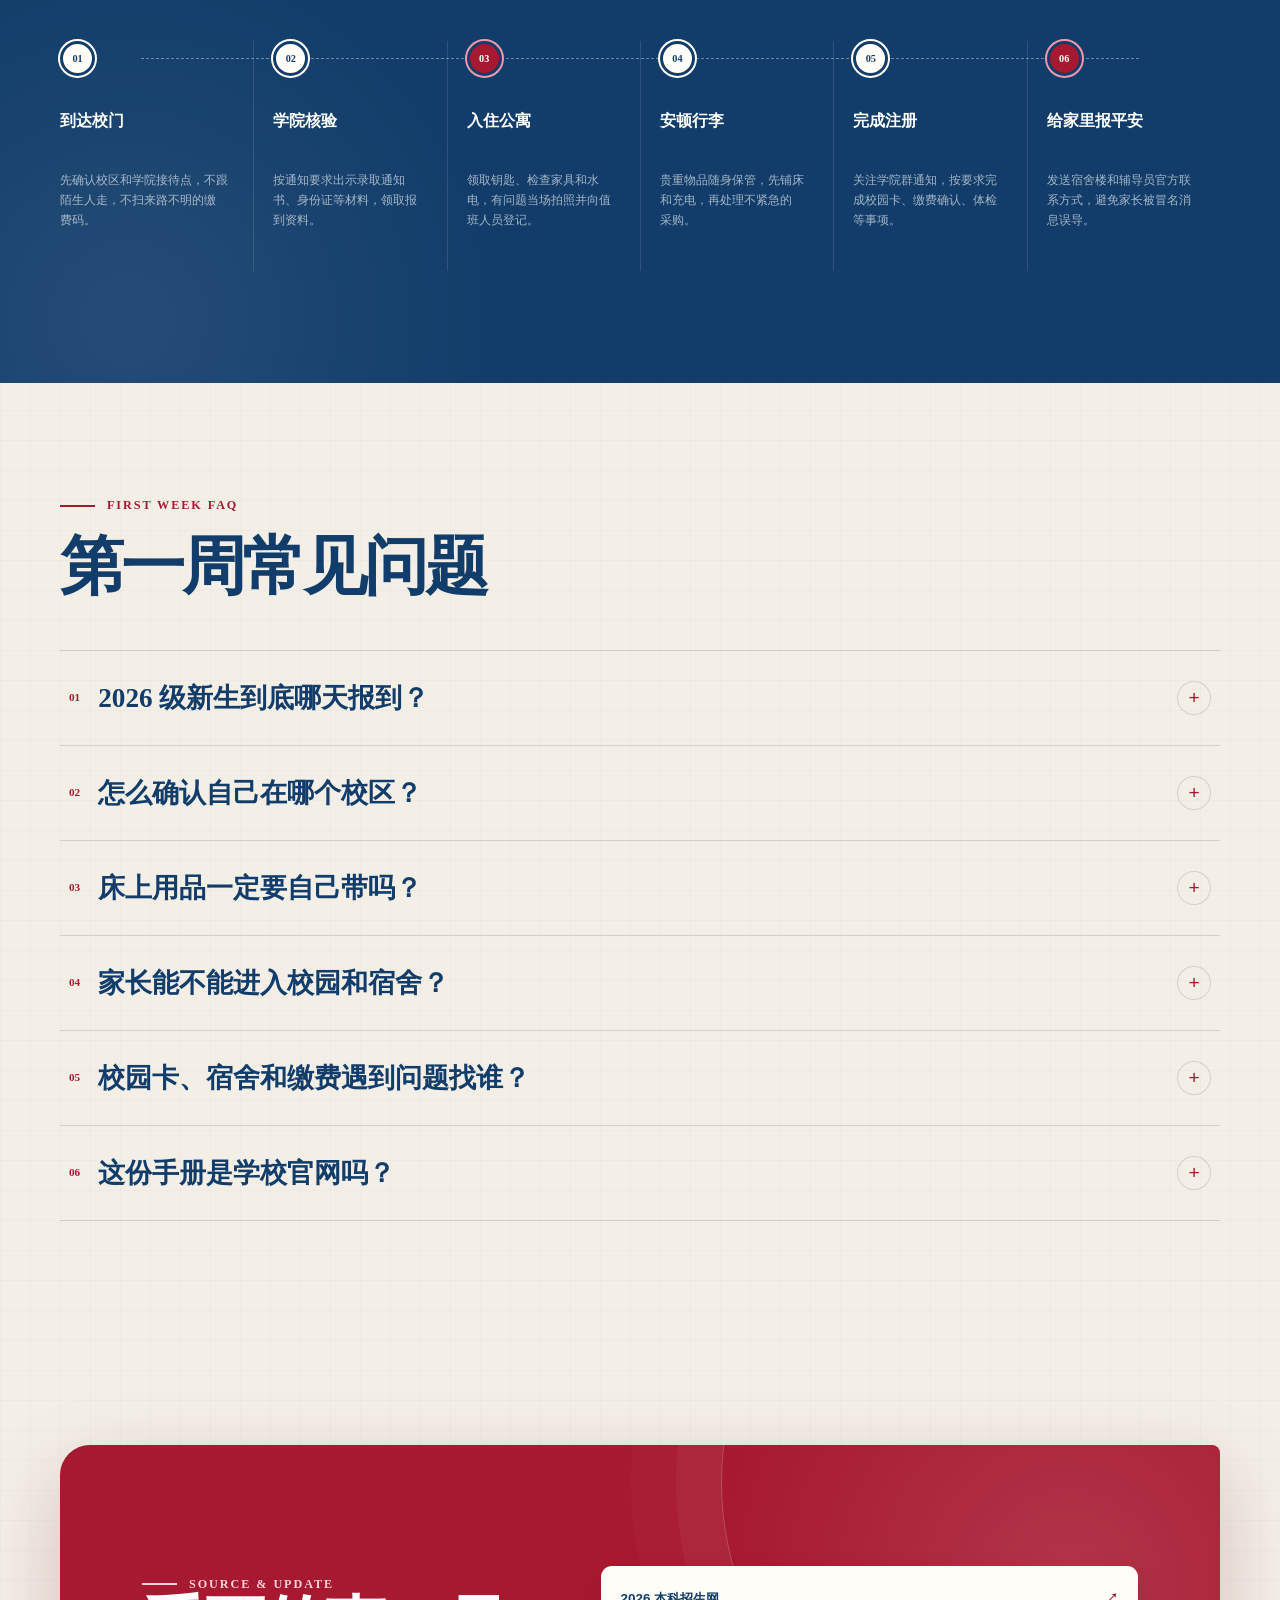
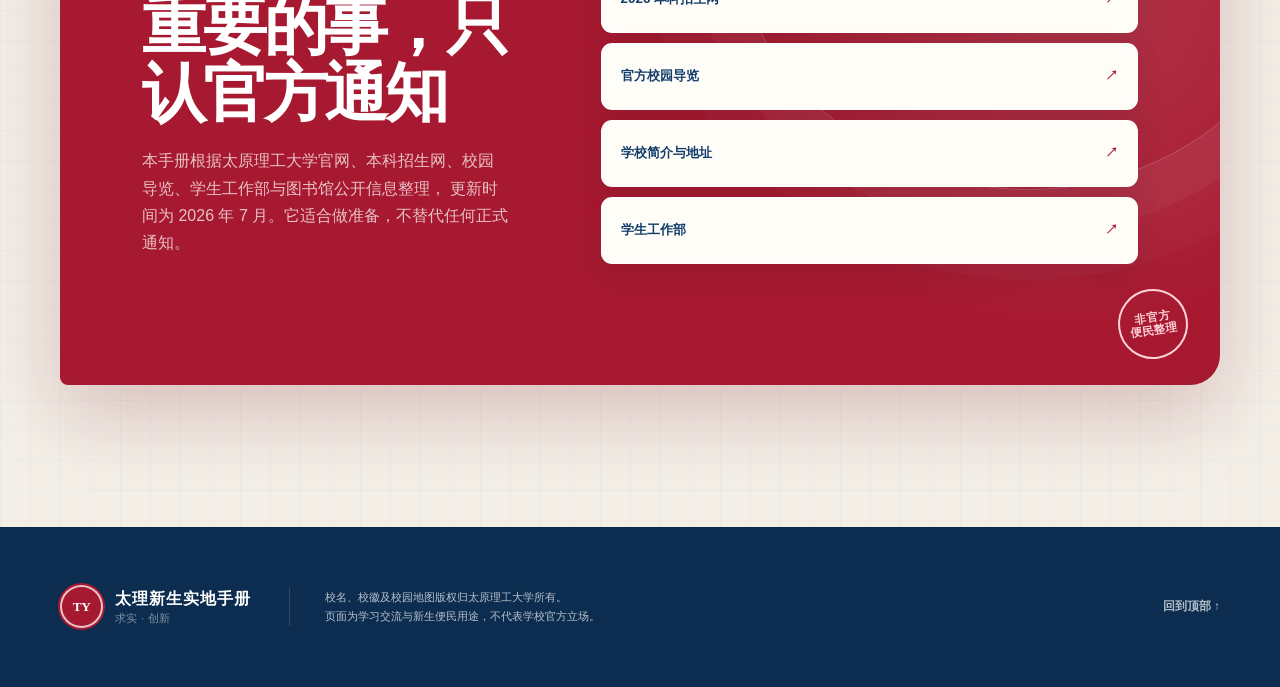
==== commit d2df3cfd: "refresh hero title and opening message" ====
--- a/index.html
+++ b/index.html
@@ -6,9 +6,9 @@
     <meta name="theme-color" content="#a71930" />
     <meta
       name="description"
-      content="太原理工大学 2026 新生实地手册：报到准备、三校区地图、行李清单、交通与校园生活攻略。"
+      content="人手一本——太原理工大学 2026 新生必看手册：报到准备、三校区地图、行李清单、交通与校园生活攻略。"
     />
-    <title>太原理工大学 2026 新生实地手册</title>
+    <title>人手一本——太原理工大学 2026 新生必看手册</title>
     <link rel="icon" href="./assets/favicon.svg" type="image/svg+xml" />
     <link rel="stylesheet" href="./styles.css" />
   </head>
@@ -52,6 +52,17 @@
     <main id="main">
       <section class="hero shell" id="top">
         <div class="hero-copy reveal">
+          <div class="hero-opening">
+            <span>2026</span>
+            <p>
+              <strong>写给第一次上大学的你</strong>
+              <em>不需要焦虑，不需要紧张。跟紧学长步伐，带你轻松报到！</em>
+            </p>
+          </div>
+          <h1 class="hero-title">
+            <span>人手一本<i>——</i></span>
+            <em><b>新生</b>必看手册</em>
+          </h1>
           <p class="hero-lead">
             从收到通知书，到拖着行李走进宿舍——把第一次到太理最容易慌的事，
             整理成一份能搜索、能勾选、能随手打开的校园行动指南。
@@ -110,12 +121,6 @@
 
       <section class="notice-wrap shell reveal" id="official-notice">
         <div class="notice-grid">
-          <article class="notice notice-red">
-            <span>报到日期</span>
-            <p>
-              2026 级新生具体日期与流程，<strong>以录取通知书和官方迎新通知为准</strong>。
-            </p>
-          </article>
           <article class="notice notice-blue">
             <span>先核对校区</span>
             <p>
--- a/styles.css
+++ b/styles.css
@@ -4758,3 +4758,669 @@
     padding: 0 15px 17px;
   }
 }
+
+/* Guide reading layout refinement */
+
+@media screen {
+  .guide-card-summary {
+    min-height: 132px;
+    grid-template-columns: minmax(0, 1fr) auto;
+    gap: 18px;
+    align-items: start;
+    padding: 20px 21px;
+  }
+
+  .guide-card-copy {
+    display: block;
+  }
+
+  .guide-card-meta {
+    display: flex;
+    min-height: 27px;
+    flex-wrap: wrap;
+    gap: 7px 10px;
+    align-items: center;
+    margin-bottom: 10px;
+  }
+
+  .guide-card-meta small {
+    position: relative;
+    margin: 0;
+    color: #8a9299;
+    font-size: 0.61rem;
+    font-weight: 800;
+    line-height: 1.35;
+  }
+
+  .guide-card-meta small + small::before {
+    margin-right: 9px;
+    color: #c1c7cc;
+    content: "·";
+  }
+
+  .guide-number {
+    display: inline-flex;
+    width: auto;
+    min-width: 43px;
+    height: 27px;
+    aspect-ratio: auto;
+    align-items: center;
+    justify-content: center;
+    padding: 0 9px;
+    border-radius: 7px;
+    font-size: 0.72rem;
+    line-height: 1;
+  }
+
+  .guide-card-copy > strong {
+    display: -webkit-box;
+    overflow: hidden;
+    margin: 0 0 7px;
+    font-size: 1.18rem;
+    line-height: 1.28;
+    white-space: normal;
+    text-overflow: clip;
+    -webkit-box-orient: vertical;
+    -webkit-line-clamp: 2;
+  }
+
+  .guide-card-copy > em {
+    font-size: 0.69rem;
+    line-height: 1.65;
+  }
+
+  .guide-card-action {
+    display: flex;
+    min-width: 42px;
+    flex-direction: column;
+    gap: 13px;
+    align-items: center;
+    padding-top: 2px;
+  }
+
+  .guide-card-action .guide-card-state {
+    min-width: 40px;
+    padding: 4px 7px;
+    text-align: center;
+  }
+
+  .guide-card[open] > .guide-card-summary {
+    background: linear-gradient(100deg, rgba(18, 61, 106, 0.045), transparent 70%);
+    border-bottom: 1px solid rgba(18, 61, 106, 0.11);
+  }
+
+  .guide-card-body {
+    padding: 0 22px 24px;
+    background: #faf8f3;
+    border-top: 0;
+  }
+
+  .guide-reading-head {
+    display: flex;
+    align-items: center;
+    justify-content: space-between;
+    gap: 20px;
+    padding: 20px 0 16px;
+  }
+
+  .guide-reading-head small,
+  .guide-reading-head strong {
+    display: block;
+  }
+
+  .guide-reading-head small {
+    margin-bottom: 5px;
+    color: #8c969f;
+    font-family: Georgia, serif;
+    font-size: 0.58rem;
+    font-weight: 850;
+    letter-spacing: 0.1em;
+  }
+
+  .guide-reading-head strong {
+    color: var(--tyut-blue);
+    font-family: "STKaiti", "KaiTi", serif;
+    font-size: 1.25rem;
+    line-height: 1.25;
+  }
+
+  .guide-reading-head button {
+    min-height: 35px;
+    flex: 0 0 auto;
+    padding: 6px 12px;
+    color: var(--tyut-blue);
+    background: #fff;
+    border: 1px solid rgba(18, 61, 106, 0.16);
+    border-radius: 999px;
+    cursor: pointer;
+    font-size: 0.64rem;
+    font-weight: 850;
+  }
+
+  .guide-card-body .guide-verify-note {
+    margin: 0 0 12px;
+  }
+
+  .guide-card-body .guide-outline {
+    margin: 0 0 12px;
+    padding: 10px;
+    background: rgba(18, 61, 106, 0.035);
+    border: 1px solid rgba(18, 61, 106, 0.08);
+    border-radius: 10px;
+  }
+
+  .guide-card-body .guide-outline span {
+    background: #fff;
+  }
+
+  .guide-reading-grid {
+    display: grid;
+    grid-template-columns: repeat(2, minmax(0, 1fr));
+    gap: 12px;
+    align-items: start;
+    margin-top: 12px;
+  }
+
+  .guide-reading-section {
+    overflow: hidden;
+    background: #fff;
+    border: 1px solid rgba(18, 61, 106, 0.1);
+    border-radius: 12px;
+  }
+
+  .guide-reading-section.is-wide {
+    grid-column: 1 / -1;
+  }
+
+  .guide-reading-section > header {
+    display: grid;
+    grid-template-columns: 30px minmax(0, 1fr);
+    gap: 10px;
+    align-items: center;
+    padding: 14px 16px;
+    background: linear-gradient(90deg, rgba(18, 61, 106, 0.07), rgba(18, 61, 106, 0.015));
+    border-bottom: 1px solid rgba(18, 61, 106, 0.08);
+  }
+
+  .guide-reading-section > header span {
+    color: var(--tyut-red);
+    font-family: Georgia, serif;
+    font-size: 0.65rem;
+    font-weight: 900;
+  }
+
+  .guide-reading-section > header h4 {
+    margin: 0;
+    color: var(--tyut-blue);
+    font-family: "STKaiti", "KaiTi", serif;
+    font-size: 1rem;
+    line-height: 1.35;
+  }
+
+  .guide-reading-content {
+    padding: 7px 16px 15px;
+  }
+
+  .guide-reading-content h5 {
+    padding: 8px 10px;
+    margin: 10px 0 5px;
+    color: var(--tyut-blue);
+    background: rgba(18, 61, 106, 0.045);
+    border-left: 2px solid var(--tyut-red);
+    border-radius: 0 7px 7px 0;
+    font-size: 0.72rem;
+    line-height: 1.5;
+  }
+
+  .guide-reading-paragraph {
+    margin: 0;
+    padding: 9px 0;
+    color: #4d5964;
+    font-size: 0.71rem;
+    line-height: 1.78;
+  }
+
+  .guide-reading-paragraph + .guide-reading-paragraph {
+    border-top: 1px dashed rgba(18, 61, 106, 0.08);
+  }
+
+  .guide-reading-point {
+    display: grid;
+    grid-template-columns: 7px minmax(0, 1fr);
+    gap: 10px;
+    align-items: start;
+    padding: 9px 0;
+  }
+
+  .guide-reading-point + .guide-reading-point,
+  .guide-reading-paragraph + .guide-reading-point,
+  .guide-reading-point + .guide-reading-paragraph {
+    border-top: 1px dashed rgba(18, 61, 106, 0.08);
+  }
+
+  .guide-reading-point > i {
+    width: 6px;
+    aspect-ratio: 1;
+    margin-top: 0.48em;
+    background: var(--tyut-red);
+    border-radius: 50%;
+  }
+
+  .guide-reading-point p {
+    margin: 0;
+    color: #46525e;
+    font-size: 0.71rem;
+    line-height: 1.75;
+  }
+
+  .guide-reading-content a {
+    color: var(--tyut-blue-bright);
+    text-decoration: underline;
+    text-underline-offset: 3px;
+    overflow-wrap: anywhere;
+  }
+
+  .guide-reading-reference {
+    display: grid;
+    grid-template-columns: auto minmax(0, 1fr);
+    gap: 10px;
+    align-items: start;
+    padding: 10px 0;
+  }
+
+  .guide-reading-reference > span {
+    padding: 3px 6px;
+    color: var(--tyut-red);
+    background: rgba(167, 25, 48, 0.07);
+    border-radius: 5px;
+    font-size: 0.58rem;
+    font-weight: 850;
+  }
+
+  .guide-reading-reference > strong {
+    color: #4d5964;
+    font-size: 0.69rem;
+    line-height: 1.7;
+  }
+
+  .guide-reading-fact {
+    display: grid;
+    grid-template-columns: minmax(88px, 0.28fr) minmax(0, 1fr);
+    gap: 12px;
+    align-items: start;
+    padding: 10px 11px;
+    margin: 7px 0;
+    background: rgba(18, 61, 106, 0.035);
+    border: 1px solid rgba(18, 61, 106, 0.07);
+    border-radius: 8px;
+  }
+
+  .guide-reading-fact > strong {
+    color: var(--tyut-blue);
+    font-size: 0.69rem;
+    line-height: 1.65;
+  }
+
+  .guide-reading-fact > p {
+    margin: 0;
+    color: #4d5964;
+    font-size: 0.7rem;
+    line-height: 1.7;
+  }
+
+  .guide-appendix {
+    padding-top: 18px;
+    margin-top: 18px;
+    border-top: 1px dashed rgba(18, 61, 106, 0.14);
+  }
+
+  .guide-appendix > header {
+    display: flex;
+    align-items: baseline;
+    gap: 9px;
+    margin-bottom: 10px;
+  }
+
+  .guide-appendix > header small {
+    color: var(--tyut-red);
+    font-family: Georgia, serif;
+    font-size: 0.56rem;
+    font-weight: 900;
+    letter-spacing: 0.1em;
+  }
+
+  .guide-appendix > header strong {
+    color: var(--tyut-blue);
+    font-size: 0.82rem;
+  }
+
+  .guide-appendix > header span {
+    color: #8a9299;
+    font-size: 0.62rem;
+    font-weight: 800;
+  }
+
+  .guide-appendix .guide-image-gallery {
+    margin-top: 0;
+  }
+
+  .check-group ul {
+    gap: 8px;
+  }
+
+  .check-items-block {
+    margin-top: 14px;
+  }
+
+  .check-items-block > header {
+    display: flex;
+    align-items: center;
+    justify-content: space-between;
+    gap: 12px;
+    padding: 0 2px 8px;
+  }
+
+  .check-items-block > header strong {
+    color: #fff;
+    font-size: 0.72rem;
+  }
+
+  .check-items-block > header span {
+    color: rgba(255, 255, 255, 0.5);
+    font-size: 0.62rem;
+    font-weight: 800;
+  }
+
+  .check-items-block.is-optional {
+    padding-top: 13px;
+    border-top: 1px dashed rgba(255, 255, 255, 0.16);
+  }
+
+  .check-items-block.is-optional > header strong {
+    color: #ffd4db;
+  }
+
+  .check-item {
+    overflow: hidden;
+    background: rgba(255, 255, 255, 0.045);
+    border: 1px solid rgba(255, 255, 255, 0.09);
+    border-radius: 10px;
+  }
+
+  .check-item:hover {
+    background: rgba(255, 255, 255, 0.085);
+  }
+
+  .check-item.is-checked {
+    color: rgba(255, 255, 255, 0.48);
+    background: rgba(255, 210, 103, 0.08);
+    border-color: rgba(255, 210, 103, 0.2);
+  }
+
+  .check-item label {
+    min-height: 57px;
+    padding: 10px 13px;
+    line-height: 1.55;
+  }
+
+  .custom-check {
+    width: 20px;
+    border-radius: 6px;
+  }
+}
+
+@media screen and (max-width: 820px) {
+  .guide-card-summary {
+    min-height: 126px;
+    padding: 18px;
+  }
+
+  .guide-reading-grid {
+    grid-template-columns: 1fr;
+  }
+
+  .guide-reading-section.is-wide {
+    grid-column: auto;
+  }
+}
+
+@media screen and (max-width: 560px) {
+  .guide-card-summary {
+    min-height: 124px;
+    grid-template-columns: minmax(0, 1fr) 30px;
+    gap: 10px;
+    padding: 16px;
+  }
+
+  .guide-card-copy > strong {
+    font-size: 1.12rem;
+  }
+
+  .guide-card-copy > em {
+    font-size: 0.68rem;
+  }
+
+  .guide-card-action {
+    min-width: 28px;
+  }
+
+  .guide-card-action .guide-card-state {
+    display: none;
+  }
+
+  .guide-card-body {
+    padding: 0 14px 18px;
+  }
+
+  .guide-reading-head {
+    align-items: flex-start;
+    padding: 16px 0 13px;
+  }
+
+  .guide-reading-head strong {
+    font-size: 1.12rem;
+  }
+
+  .guide-reading-head button {
+    min-height: 32px;
+    padding-inline: 10px;
+  }
+
+  .guide-reading-section > header {
+    padding: 12px 13px;
+  }
+
+  .guide-reading-content {
+    padding: 6px 13px 13px;
+  }
+
+  .guide-reading-paragraph,
+  .guide-reading-point p {
+    font-size: 0.72rem;
+  }
+
+  .guide-reading-fact {
+    grid-template-columns: 1fr;
+    gap: 3px;
+  }
+}
+
+/* Hero editorial title */
+
+@media screen {
+  .hero-copy {
+    min-width: 0;
+  }
+
+  .hero-opening {
+    display: grid;
+    max-width: 690px;
+    grid-template-columns: 70px minmax(0, 1fr);
+    gap: 15px;
+    align-items: stretch;
+    padding: 11px 14px 11px 11px;
+    margin-bottom: 22px;
+    background: rgba(255, 253, 248, 0.72);
+    border: 1px solid rgba(18, 61, 106, 0.14);
+    border-radius: 13px;
+    box-shadow: 0 10px 26px rgba(23, 31, 39, 0.055);
+  }
+
+  .hero-opening > span {
+    display: grid;
+    min-height: 58px;
+    place-items: center;
+    color: #fff;
+    background: var(--tyut-red);
+    border-radius: 9px;
+    font-family: Georgia, serif;
+    font-size: 0.92rem;
+    font-weight: 900;
+    letter-spacing: 0.06em;
+  }
+
+  .hero-opening p {
+    display: flex;
+    min-width: 0;
+    flex-direction: column;
+    justify-content: center;
+    gap: 4px;
+    margin: 0;
+  }
+
+  .hero-opening strong,
+  .hero-opening em {
+    display: block;
+  }
+
+  .hero-opening strong {
+    color: var(--tyut-blue);
+    font-size: 0.88rem;
+    font-weight: 900;
+    letter-spacing: 0.05em;
+  }
+
+  .hero-opening em {
+    color: #56636e;
+    font-size: 0.75rem;
+    font-style: normal;
+    font-weight: 650;
+    line-height: 1.65;
+  }
+
+  .hero h1.hero-title {
+    max-width: 760px;
+    margin: 0 0 25px;
+    font-size: initial;
+    line-height: 1;
+    letter-spacing: normal;
+  }
+
+  .hero h1.hero-title > span {
+    display: flex;
+    align-items: center;
+    gap: 11px;
+    margin: 0 0 9px;
+    color: var(--tyut-red);
+    font-family: "Noto Sans SC", "Microsoft YaHei", sans-serif;
+    font-size: clamp(1.45rem, 2.4vw, 2.2rem);
+    font-weight: 950;
+    letter-spacing: 0.12em;
+    line-height: 1.15;
+  }
+
+  .hero h1.hero-title > span i {
+    color: rgba(167, 25, 48, 0.52);
+    font-family: Georgia, serif;
+    font-style: normal;
+    font-weight: 500;
+    letter-spacing: -0.16em;
+  }
+
+  .hero h1.hero-title > em {
+    position: relative;
+    display: inline-block;
+    color: var(--tyut-blue);
+    font-family: "STKaiti", "KaiTi", serif;
+    font-size: clamp(4rem, 6.4vw, 6.7rem);
+    font-style: normal;
+    font-weight: 900;
+    line-height: 0.96;
+    letter-spacing: -0.075em;
+  }
+
+  .hero h1.hero-title > em b {
+    color: var(--tyut-red);
+    font-weight: inherit;
+  }
+
+  .hero h1.hero-title > em::after {
+    right: -3%;
+    bottom: -7px;
+    left: 4%;
+    height: 14px;
+  }
+
+  .notice-grid {
+    grid-template-columns: repeat(2, minmax(0, 1fr));
+  }
+
+  .notice-grid .notice:last-child {
+    grid-column: auto;
+  }
+}
+
+@media screen and (max-width: 820px) {
+  .hero h1.hero-title > em {
+    font-size: clamp(4rem, 13vw, 6.2rem);
+  }
+}
+
+@media screen and (max-width: 640px) {
+  .hero {
+    gap: 46px;
+    padding-top: 34px;
+  }
+
+  .hero-opening {
+    grid-template-columns: 54px minmax(0, 1fr);
+    gap: 10px;
+    padding: 9px;
+    margin-bottom: 20px;
+  }
+
+  .hero-opening > span {
+    min-height: 62px;
+    font-size: 0.72rem;
+  }
+
+  .hero-opening strong {
+    font-size: 0.78rem;
+  }
+
+  .hero-opening em {
+    font-size: 0.68rem;
+    line-height: 1.55;
+  }
+
+  .hero h1.hero-title {
+    margin-bottom: 22px;
+  }
+
+  .hero h1.hero-title > span {
+    gap: 7px;
+    margin-bottom: 7px;
+    font-size: clamp(1.25rem, 6.6vw, 1.65rem);
+    letter-spacing: 0.08em;
+  }
+
+  .hero h1.hero-title > em {
+    font-size: clamp(3.15rem, 16.8vw, 4.55rem);
+    line-height: 0.94;
+    letter-spacing: -0.085em;
+  }
+
+  .notice-grid {
+    grid-template-columns: 1fr;
+  }
+}
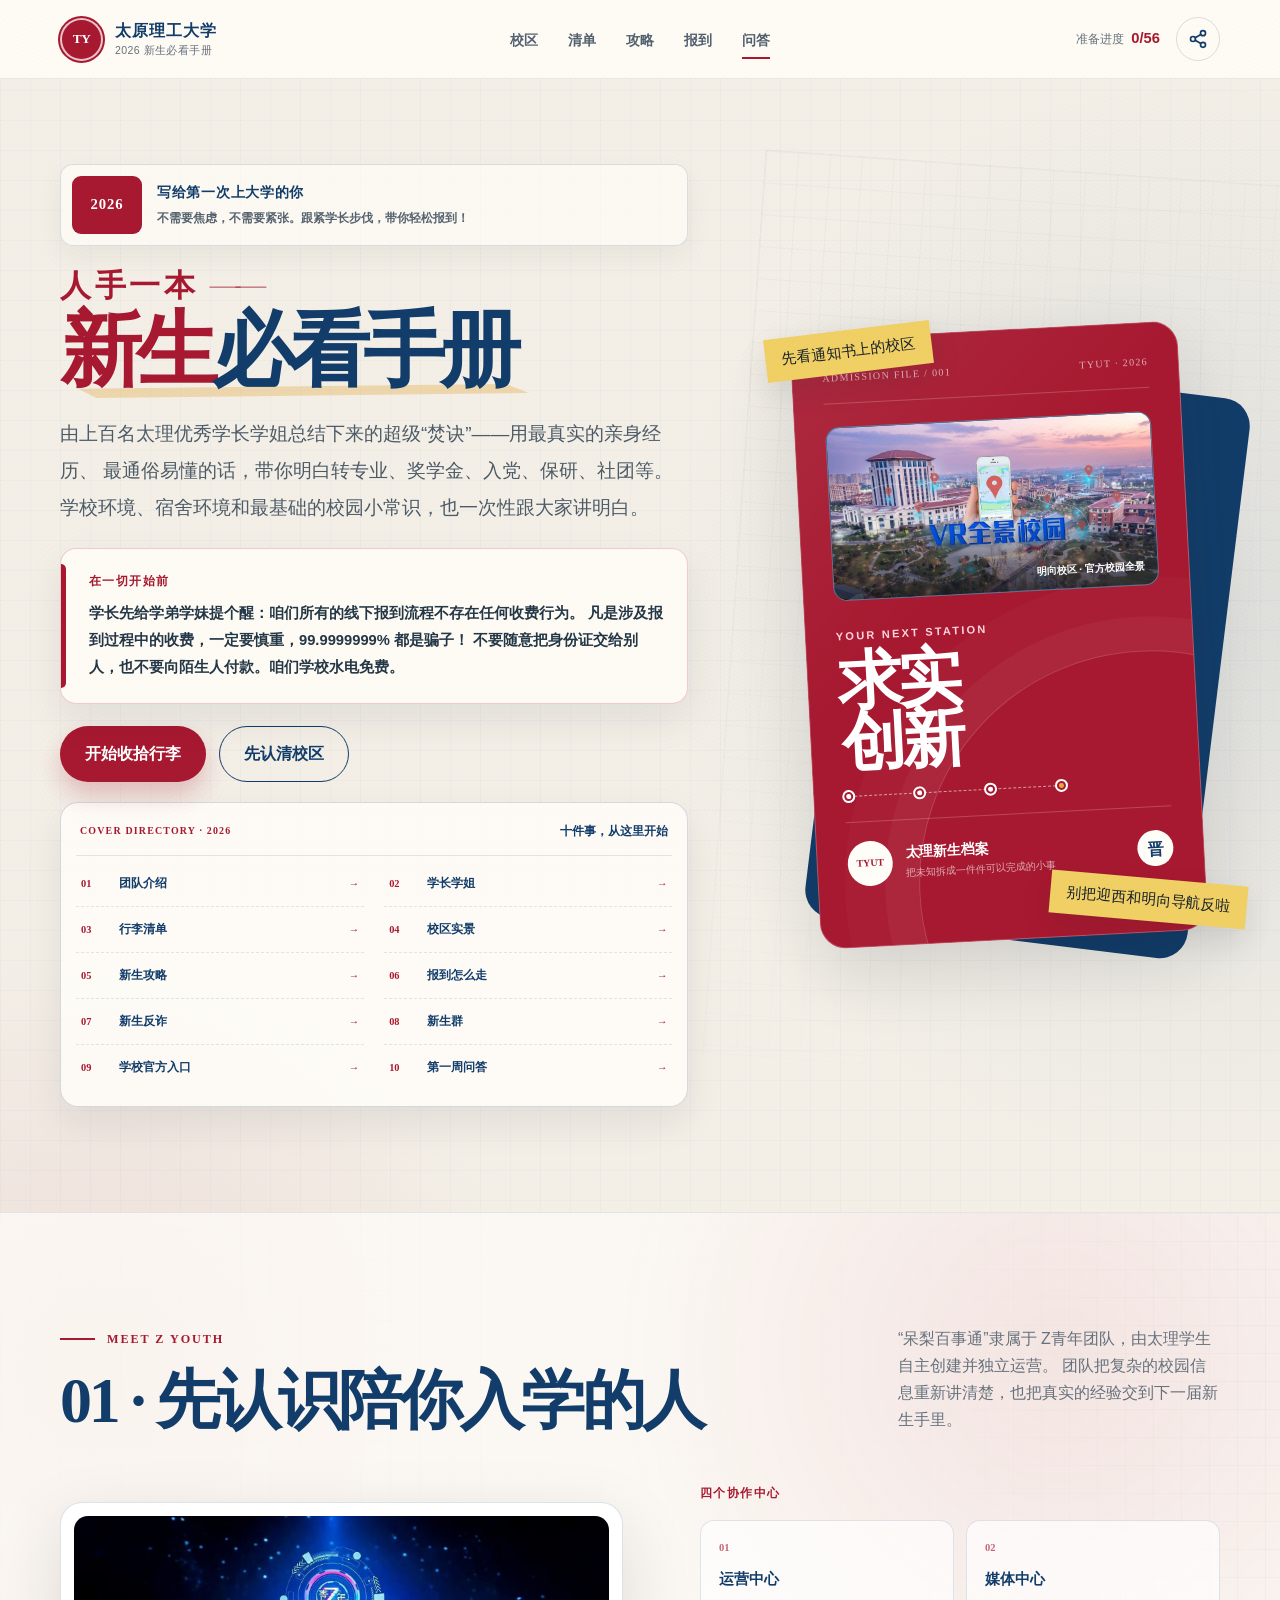
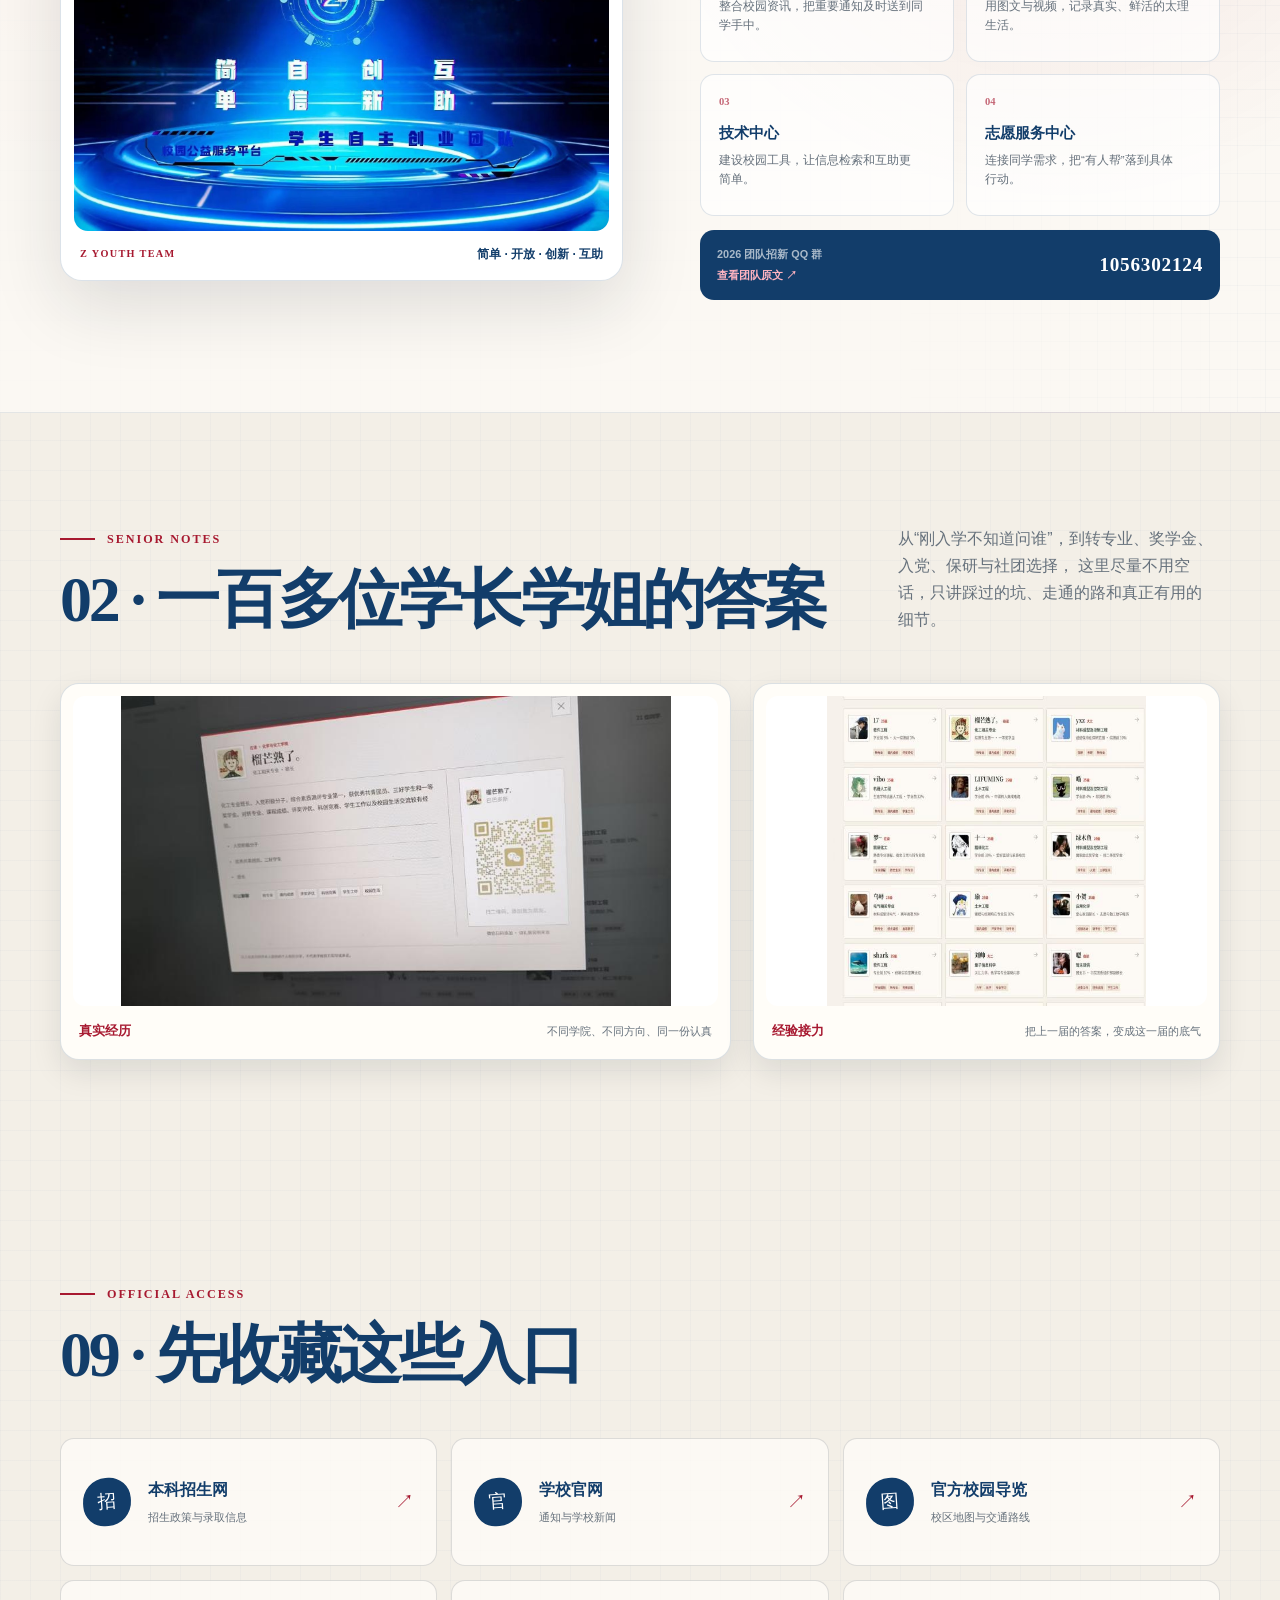
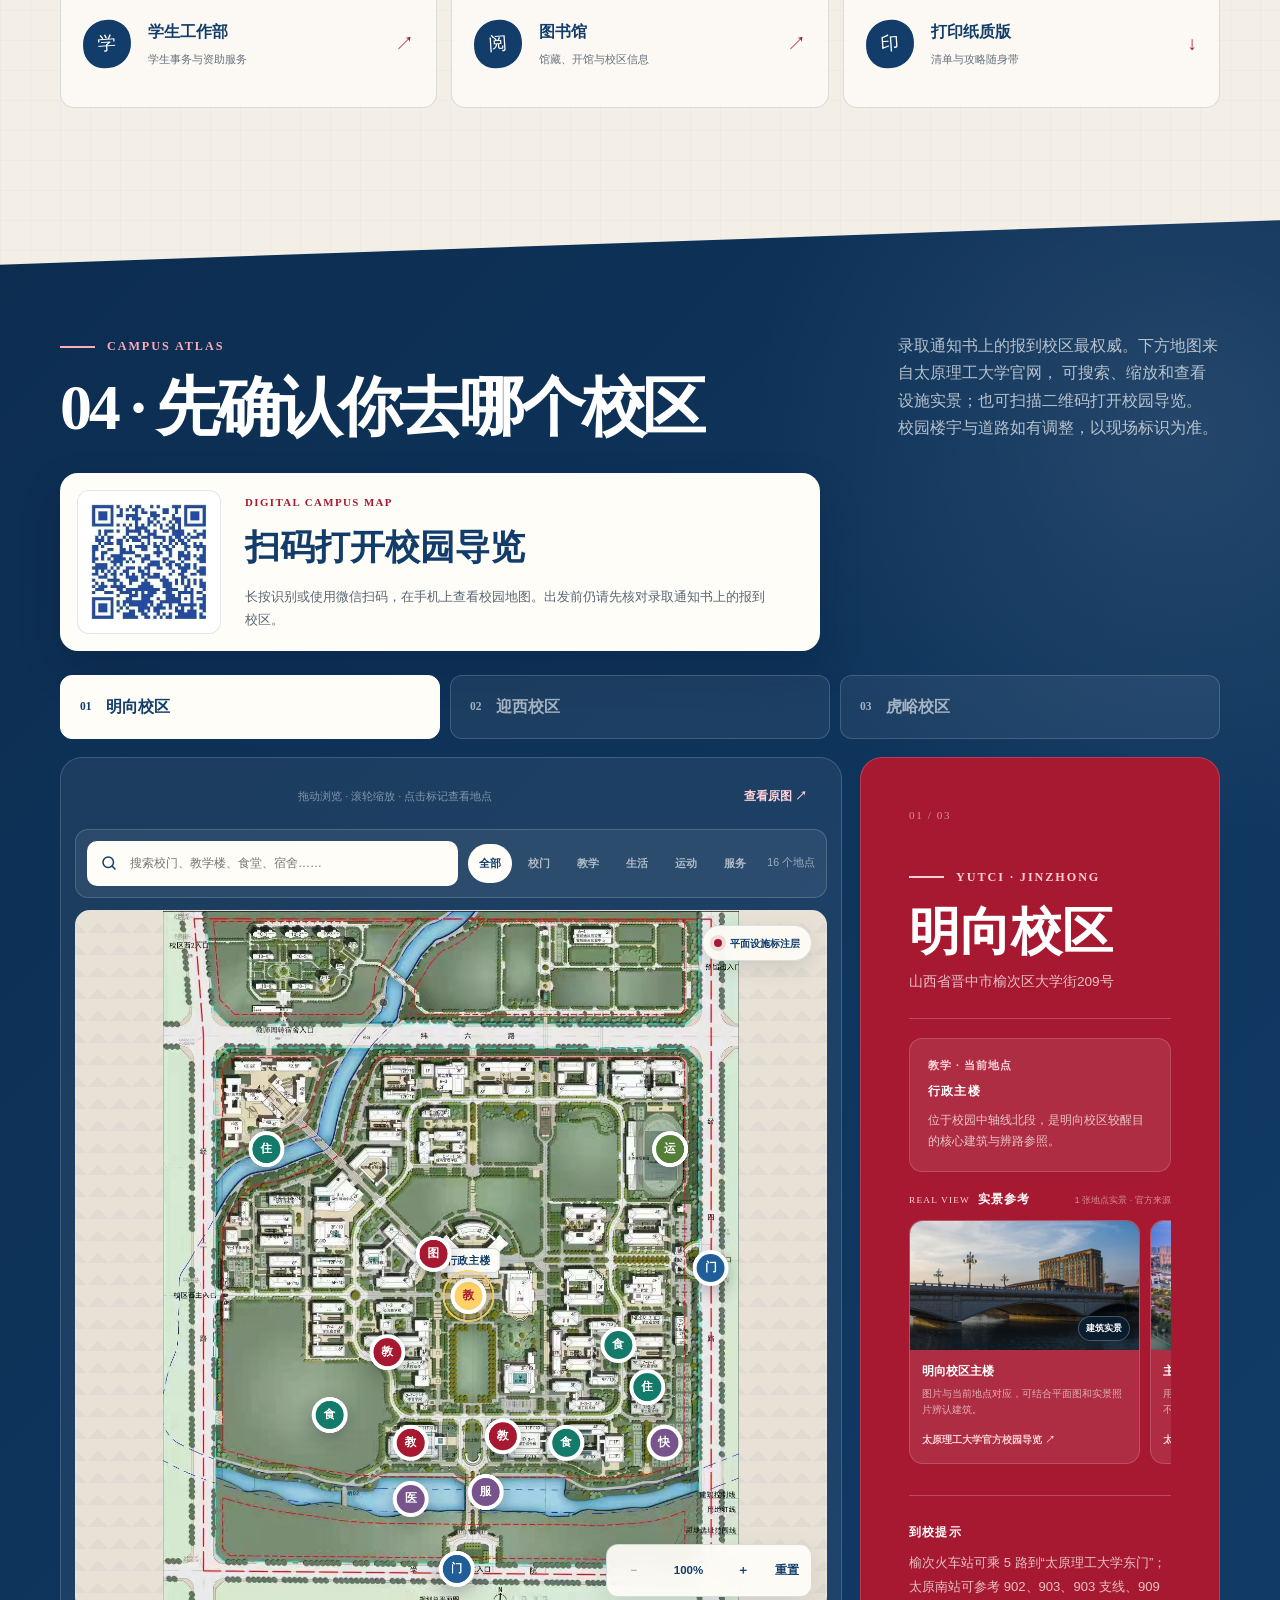
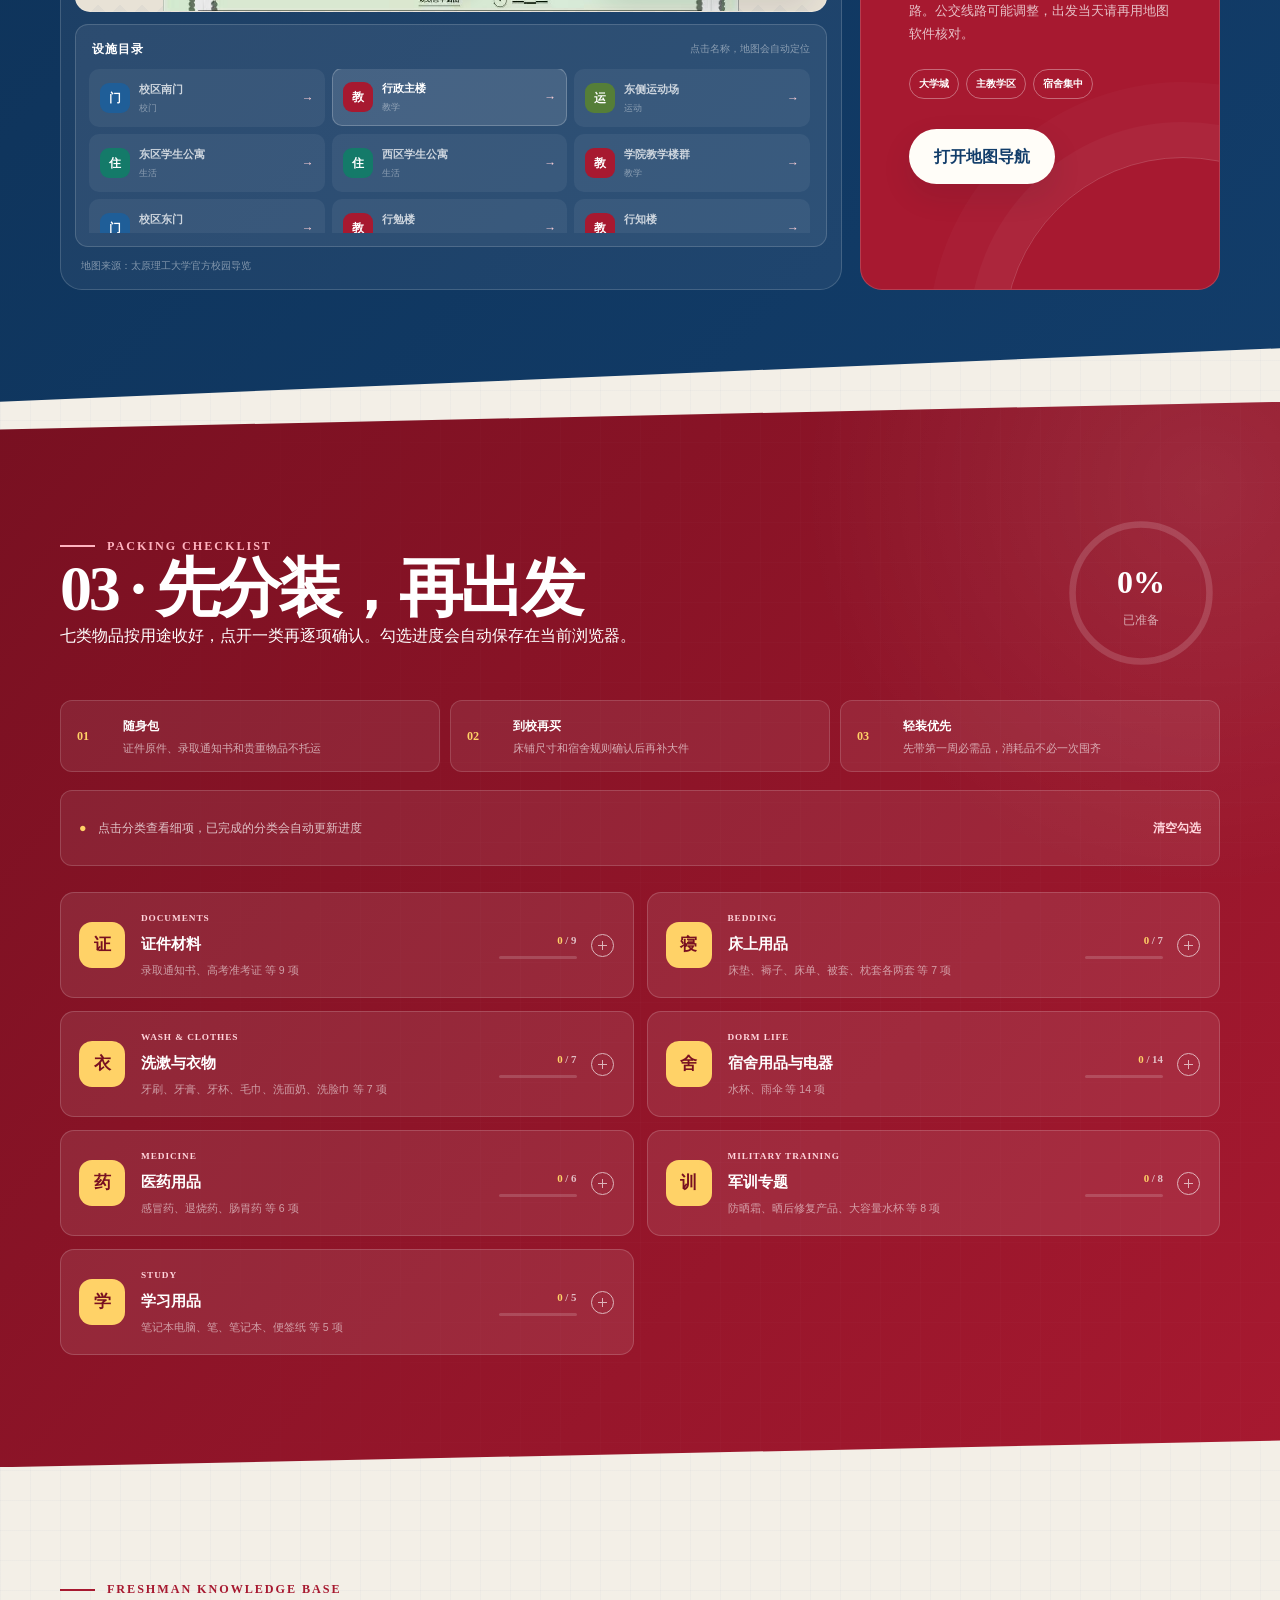
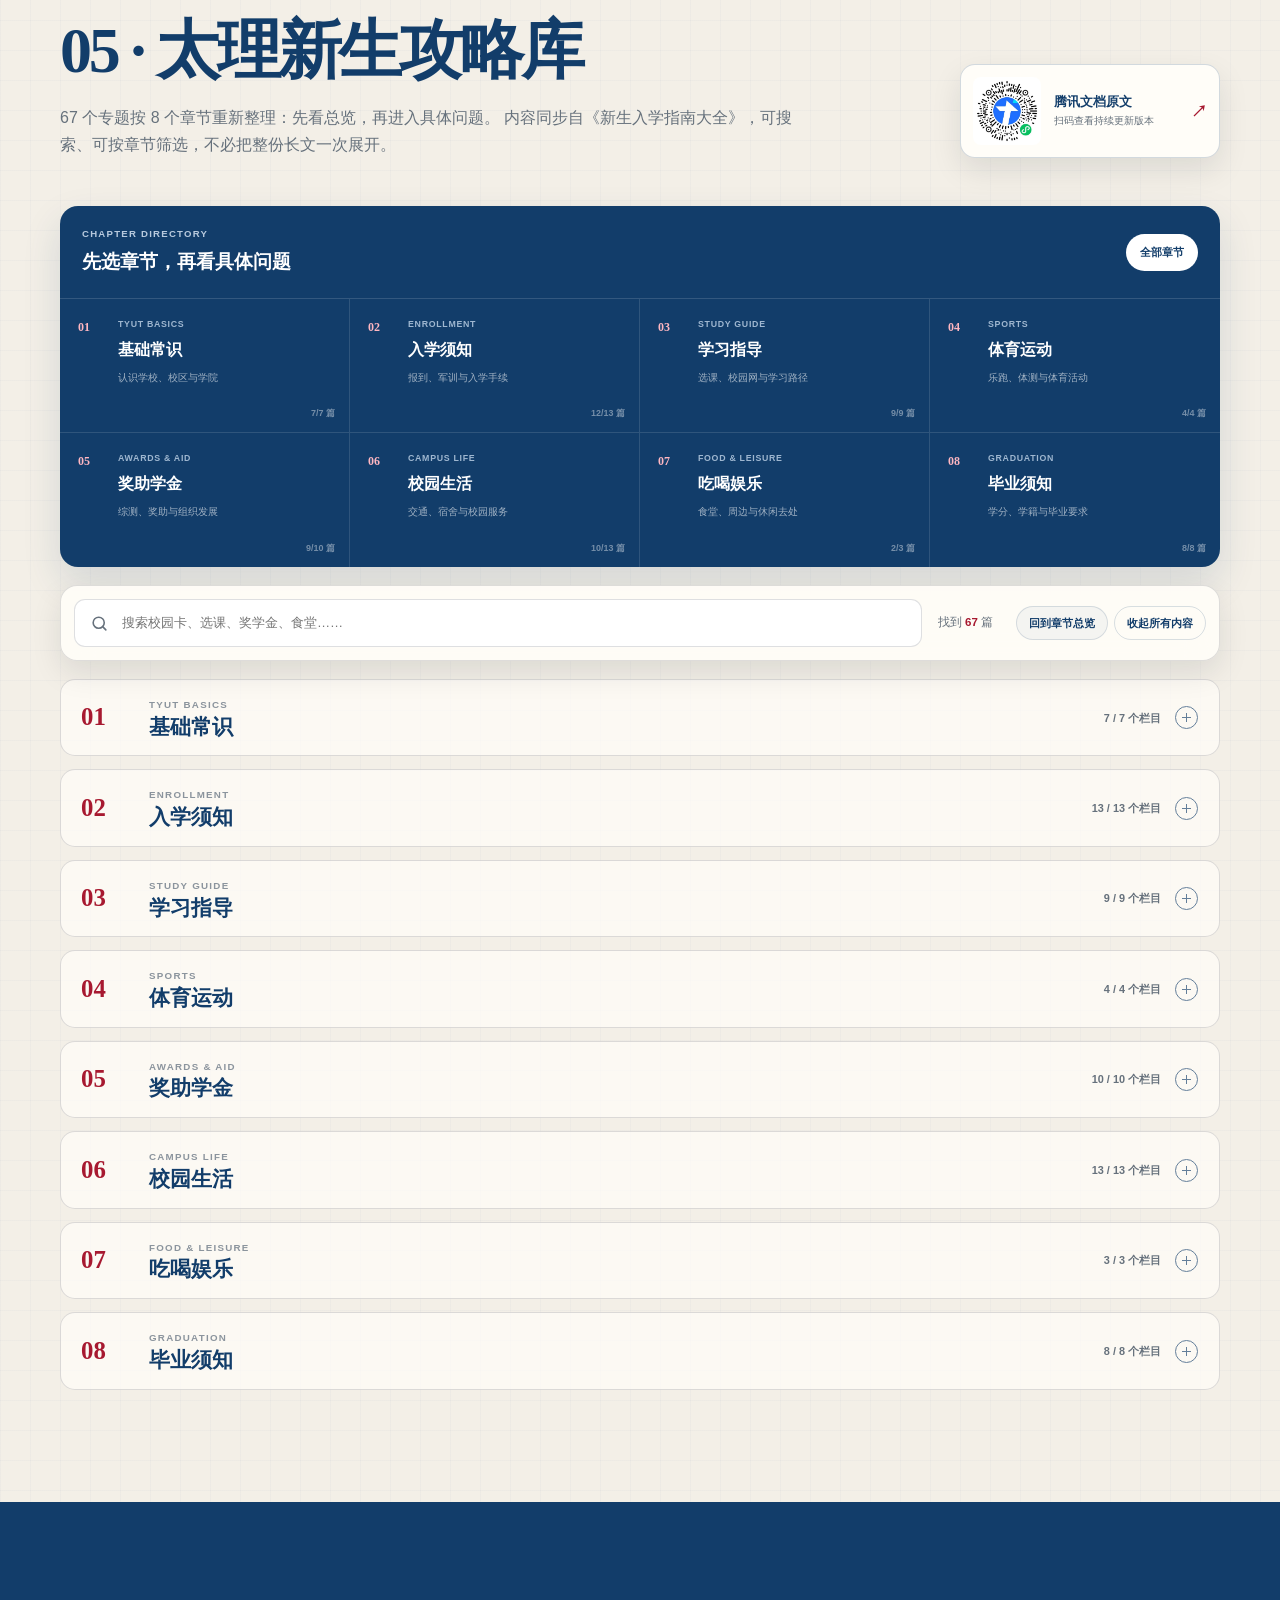
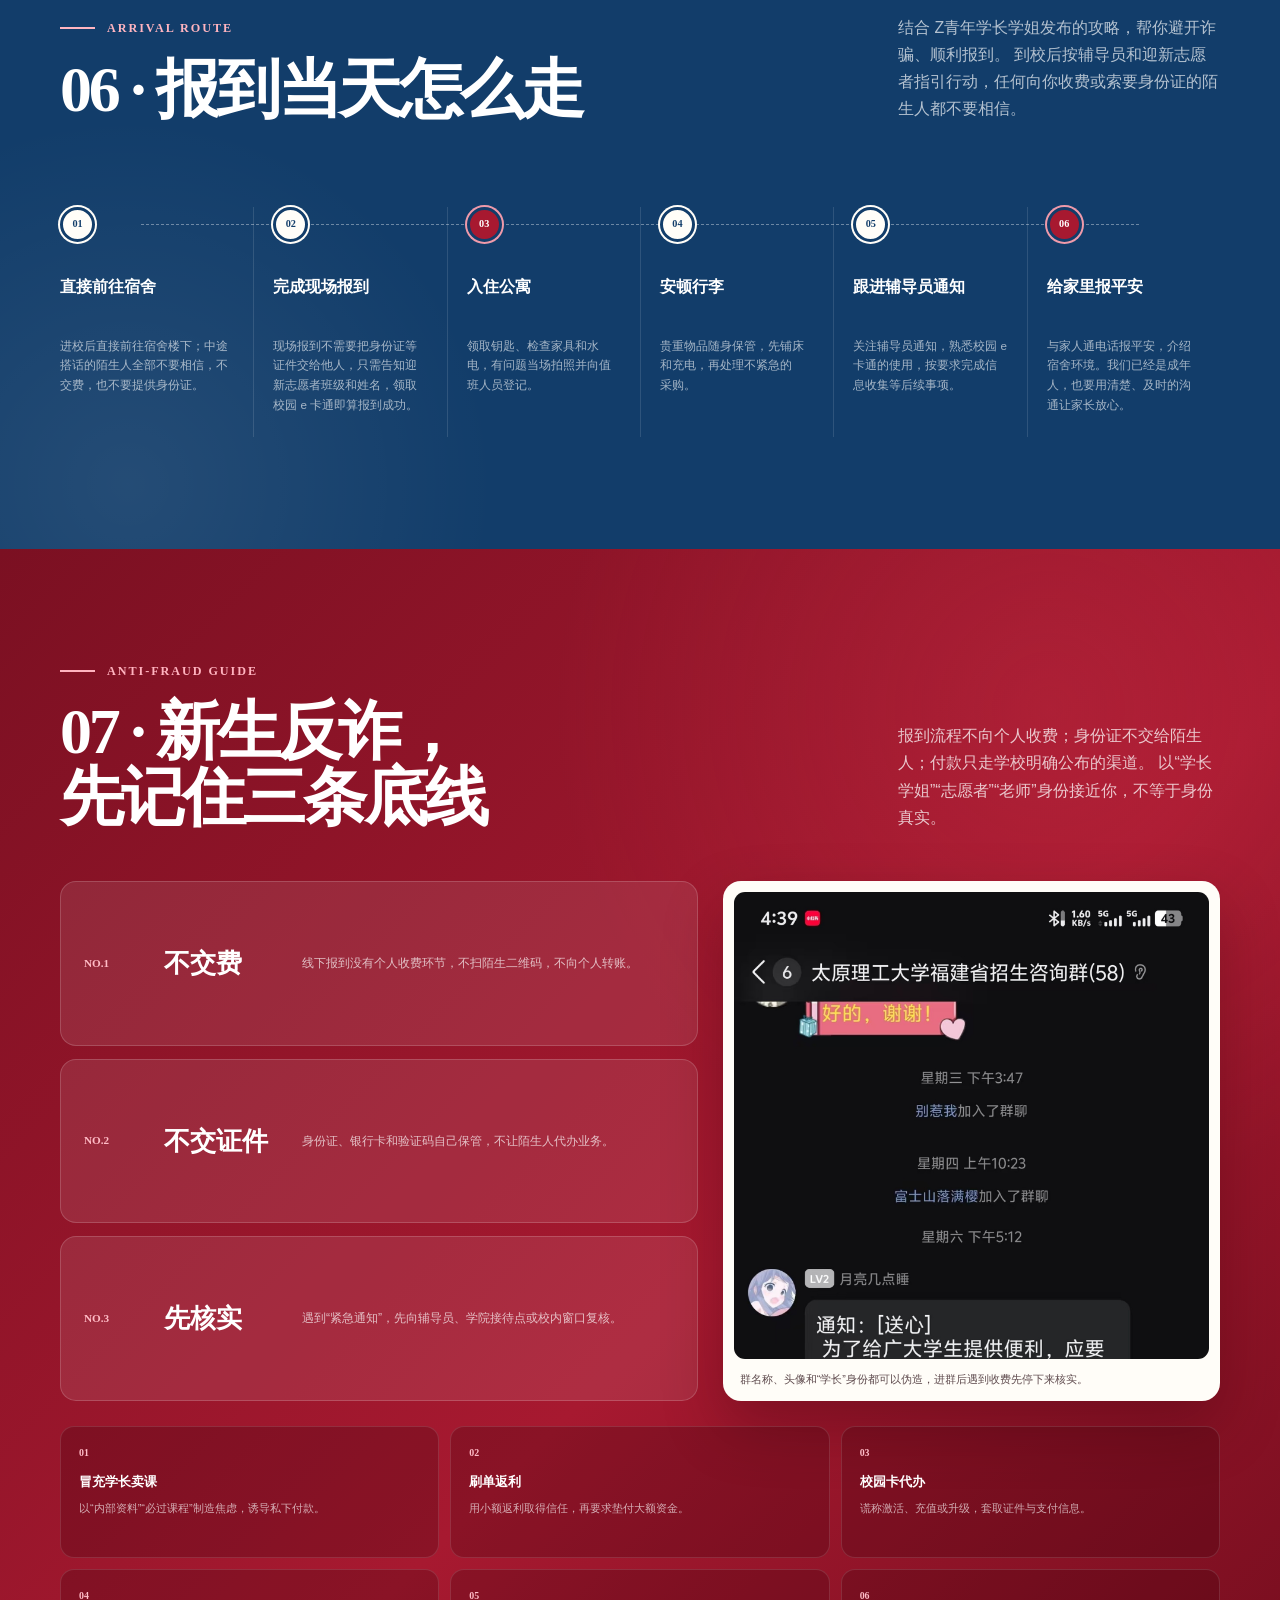
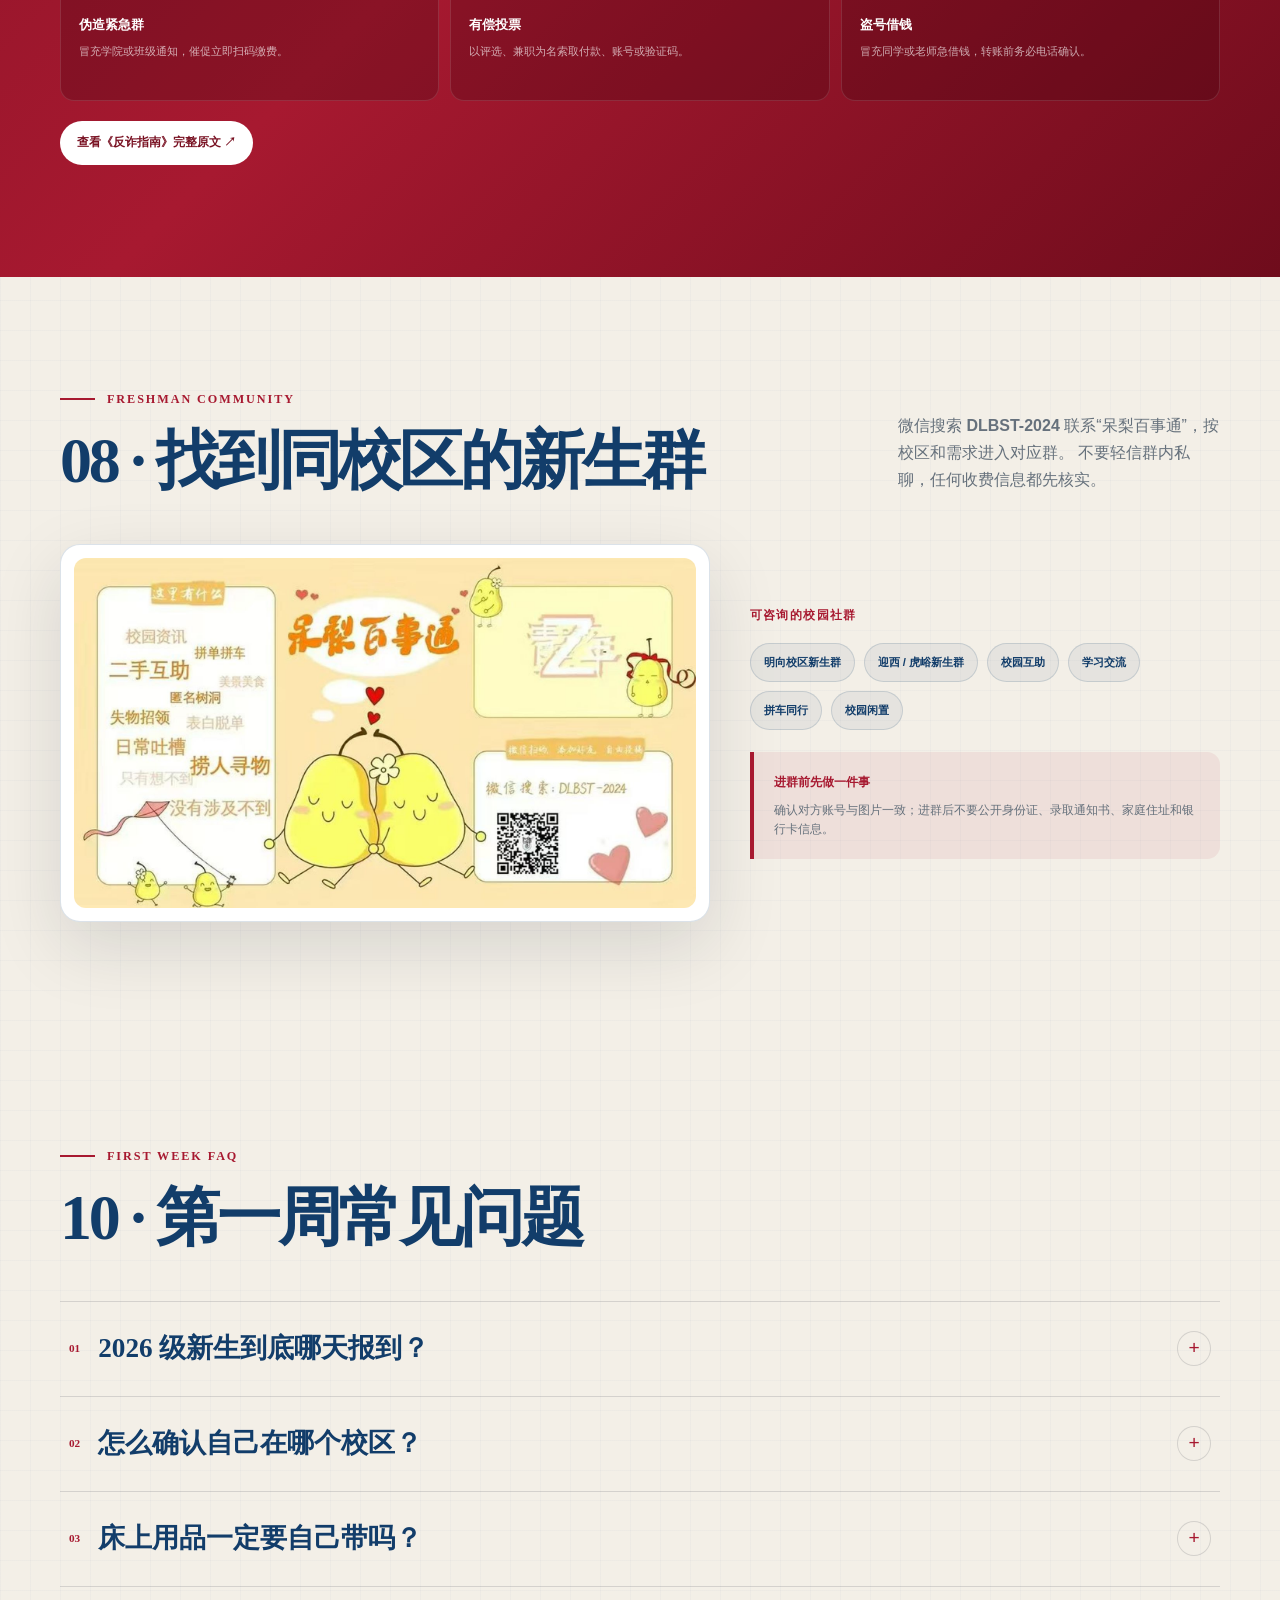
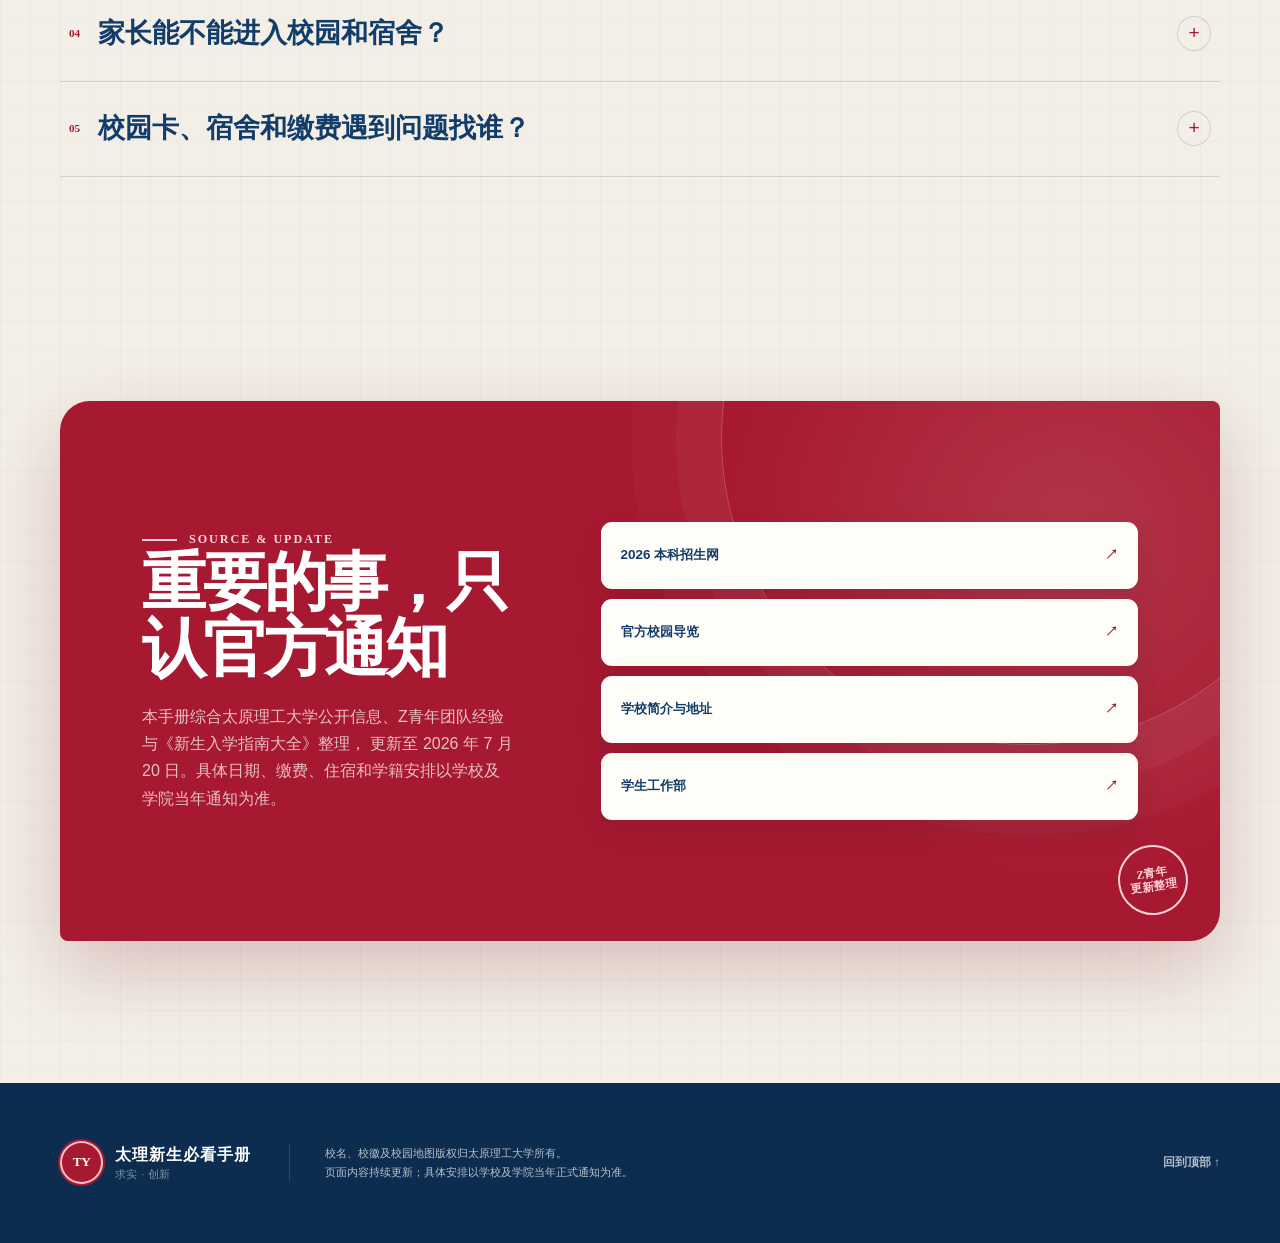
==== commit b881faa3: "feat: overhaul 2026 freshman handbook" ====
--- a/index.html
+++ b/index.html
@@ -21,7 +21,7 @@
           <span class="brand-seal">TY</span>
           <span>
             <strong>太原理工大学</strong>
-            <small>2026 新生实地手册</small>
+            <small>2026 新生必看手册</small>
           </span>
         </a>
 
@@ -64,8 +64,9 @@
             <em><b>新生</b>必看手册</em>
           </h1>
           <p class="hero-lead">
-            从收到通知书，到拖着行李走进宿舍——把第一次到太理最容易慌的事，
-            整理成一份能搜索、能勾选、能随手打开的校园行动指南。
+            由上百名太理优秀学长学姐总结下来的超级“焚诀”——用最真实的亲身经历、
+            最通俗易懂的话，带你明白转专业、奖学金、入党、保研、社团等。
+            学校环境、宿舍环境和最基础的校园小常识，也一次性跟大家讲明白。
           </p>
           <aside class="hero-scam-alert" id="freshman-alert">
             <span>在一切开始前</span>
@@ -79,10 +80,24 @@
             <a class="button button-primary" href="#checklist">开始收拾行李</a>
             <a class="button button-ghost" href="#campus">先认清校区</a>
           </div>
-          <div class="hero-priority-links" aria-label="新生重点入口">
-            <a href="#guide"><span>01</span><strong>新生必看秘诀</strong><i>→</i></a>
-            <a href="#freshman-alert"><span>02</span><strong>新生反诈</strong><i>→</i></a>
-          </div>
+          <nav class="hero-manual-directory" aria-label="新生必看手册总目录">
+            <header>
+              <span>COVER DIRECTORY · 2026</span>
+              <strong>十件事，从这里开始</strong>
+            </header>
+            <div>
+              <a href="#team"><span>01</span><strong>团队介绍</strong><i>→</i></a>
+              <a href="#seniors"><span>02</span><strong>学长学姐</strong><i>→</i></a>
+              <a href="#checklist"><span>03</span><strong>行李清单</strong><i>→</i></a>
+              <a href="#campus"><span>04</span><strong>校区实景</strong><i>→</i></a>
+              <a href="#guide"><span>05</span><strong>新生攻略</strong><i>→</i></a>
+              <a href="#arrival"><span>06</span><strong>报到怎么走</strong><i>→</i></a>
+              <a href="#antifraud"><span>07</span><strong>新生反诈</strong><i>→</i></a>
+              <a href="#freshman-group"><span>08</span><strong>新生群</strong><i>→</i></a>
+              <a href="#official-access"><span>09</span><strong>学校官方入口</strong><i>→</i></a>
+              <a href="#faq"><span>10</span><strong>第一周问答</strong><i>→</i></a>
+            </div>
+          </nav>
         </div>
 
         <div class="hero-visual reveal reveal-delay">
@@ -119,27 +134,68 @@
         </div>
       </section>
 
-      <section class="notice-wrap shell reveal" id="official-notice">
-        <div class="notice-grid">
-          <article class="notice notice-blue">
-            <span>先核对校区</span>
-            <p>
-              迎西、虎峪在太原市万柏林区；明向在晋中市榆次区，出发前再核对一次。
-            </p>
-          </article>
-          <article class="notice notice-ink">
-            <span>信息边界</span>
-            <p>
-              本页是非官方便民整理；缴费、学籍、宿舍与军训安排只认学校正式渠道。
-            </p>
-          </article>
-        </div>
-      </section>
-
-      <section class="quick-section shell section-space" aria-labelledby="quick-title">
+      <section class="team-section" id="team">
+        <div class="shell section-space">
+          <div class="section-heading section-heading-split reveal">
+            <div>
+              <p class="eyebrow">MEET Z YOUTH</p>
+              <h2>01 · 先认识陪你入学的人</h2>
+            </div>
+            <p>
+              “呆梨百事通”隶属于 Z青年团队，由太理学生自主创建并独立运营。
+              团队把复杂的校园信息重新讲清楚，也把真实的经验交到下一届新生手里。
+            </p>
+          </div>
+          <div class="team-layout">
+            <figure class="editorial-image-card reveal">
+              <img src="./assets/z-youth-team.jpg" alt="Z青年团队介绍" />
+              <figcaption><span>Z YOUTH TEAM</span><strong>简单 · 开放 · 创新 · 互助</strong></figcaption>
+            </figure>
+            <div class="team-copy reveal reveal-delay">
+              <span class="section-kicker">四个协作中心</span>
+              <div class="team-centers">
+                <article><b>01</b><strong>运营中心</strong><p>整合校园资讯，把重要通知及时送到同学手中。</p></article>
+                <article><b>02</b><strong>媒体中心</strong><p>用图文与视频，记录真实、鲜活的太理生活。</p></article>
+                <article><b>03</b><strong>技术中心</strong><p>建设校园工具，让信息检索和互助更简单。</p></article>
+                <article><b>04</b><strong>志愿服务中心</strong><p>连接同学需求，把“有人帮”落到具体行动。</p></article>
+              </div>
+              <div class="team-contact-strip">
+                <span>2026 团队招新 QQ 群</span>
+                <strong>1056302124</strong>
+                <a href="https://docs.qq.com/aio/DVHZ3bU1yTG5Jb1hM?p=TiYSUi6ci9VeySZ2BMPMRH" target="_blank" rel="noreferrer">查看团队原文 ↗</a>
+              </div>
+            </div>
+          </div>
+        </div>
+      </section>
+
+      <section class="senior-section shell section-space" id="seniors">
+        <div class="section-heading section-heading-split reveal">
+          <div>
+            <p class="eyebrow">SENIOR NOTES</p>
+            <h2>02 · 一百多位学长学姐的答案</h2>
+          </div>
+          <p>
+            从“刚入学不知道问谁”，到转专业、奖学金、入党、保研与社团选择，
+            这里尽量不用空话，只讲踩过的坑、走通的路和真正有用的细节。
+          </p>
+        </div>
+        <div class="senior-showcase">
+          <figure class="senior-profile-card reveal">
+            <img src="./assets/senior-profile.jpg" alt="参与新生手册整理的学长学姐介绍" />
+            <figcaption><strong>真实经历</strong><span>不同学院、不同方向、同一份认真</span></figcaption>
+          </figure>
+          <figure class="senior-roster-card reveal reveal-delay">
+            <img src="./assets/senior-roster.jpg" alt="参与新生攻略整理的学长学姐名单" />
+            <figcaption><strong>经验接力</strong><span>把上一届的答案，变成这一届的底气</span></figcaption>
+          </figure>
+        </div>
+      </section>
+
+      <section class="quick-section shell section-space" id="official-access" aria-labelledby="quick-title">
         <div class="section-heading reveal">
           <p class="eyebrow">OFFICIAL ACCESS</p>
-          <h2 id="quick-title">先收藏这些入口</h2>
+          <h2 id="quick-title">09 · 先收藏这些入口</h2>
         </div>
         <div class="quick-grid">
           <a class="quick-card reveal" href="https://zs.tyut.edu.cn/index.htm" target="_blank" rel="noreferrer">
@@ -180,7 +236,7 @@
           <div class="section-heading section-heading-split reveal">
             <div>
               <p class="eyebrow">CAMPUS ATLAS</p>
-              <h2>先确认你去哪个校区</h2>
+              <h2>04 · 先确认你去哪个校区</h2>
             </div>
             <p>
               录取通知书上的报到校区最权威。下方地图来自太原理工大学官网，
@@ -313,7 +369,7 @@
           <div class="checklist-intro reveal">
             <div class="section-heading section-heading-light">
               <p class="eyebrow">PACKING CHECKLIST</p>
-              <h2>先分装，再出发</h2>
+              <h2>03 · 先分装，再出发</h2>
               <p>
                 七类物品按用途收好，点开一类再逐项确认。勾选进度会自动保存在当前浏览器。
               </p>
@@ -349,9 +405,20 @@
       </section>
 
       <section class="guide-section shell section-space" id="guide">
-        <div class="section-heading reveal">
-          <p class="eyebrow">FRESHMAN KNOWLEDGE BASE</p>
-          <h2>太理新生攻略库</h2>
+        <div class="guide-heading-layout reveal">
+          <div class="section-heading">
+            <p class="eyebrow">FRESHMAN KNOWLEDGE BASE</p>
+            <h2>05 · 太理新生攻略库</h2>
+            <p>
+              67 个专题按 8 个章节重新整理：先看总览，再进入具体问题。
+              内容同步自《新生入学指南大全》，可搜索、可按章节筛选，不必把整份长文一次展开。
+            </p>
+          </div>
+          <a class="guide-source-qr" href="https://docs.qq.com/aio/DVHZ3bU1yTG5Jb1hM" target="_blank" rel="noreferrer">
+            <img src="./assets/tencent-guide-qr.jpg" alt="腾讯文档新生入学指南大全二维码" />
+            <span><b>腾讯文档原文</b><small>扫码查看持续更新版本</small></span>
+            <i>↗</i>
+          </a>
         </div>
         <div class="guide-directory reveal">
           <header>
@@ -382,28 +449,92 @@
           <div class="section-heading section-heading-split reveal">
             <div>
               <p class="eyebrow">ARRIVAL ROUTE</p>
-              <h2>报到当天怎么走</h2>
-            </div>
-            <p>
-              不同学院和年份的点位会调整，现场优先听从志愿者和学院安排。
-              这条路线只帮你建立一个不慌张的顺序感。
+              <h2>06 · 报到当天怎么走</h2>
+            </div>
+            <p>
+              结合 Z青年学长学姐发布的攻略，帮你避开诈骗、顺利报到。
+              到校后按辅导员和迎新志愿者指引行动，任何向你收费或索要身份证的陌生人都不要相信。
             </p>
           </div>
           <ol class="arrival-timeline">
-            <li class="reveal"><span>01</span><div><h3>到达校门</h3><p>先确认校区和学院接待点，不跟陌生人走，不扫来路不明的缴费码。</p></div></li>
-            <li class="reveal"><span>02</span><div><h3>学院核验</h3><p>按通知要求出示录取通知书、身份证等材料，领取报到资料。</p></div></li>
+            <li class="reveal"><span>01</span><div><h3>直接前往宿舍</h3><p>进校后直接前往宿舍楼下；中途搭话的陌生人全部不要相信，不交费，也不要提供身份证。</p></div></li>
+            <li class="reveal"><span>02</span><div><h3>完成现场报到</h3><p>现场报到不需要把身份证等证件交给他人，只需告知迎新志愿者班级和姓名，领取校园 e 卡通即算报到成功。</p></div></li>
             <li class="reveal"><span>03</span><div><h3>入住公寓</h3><p>领取钥匙、检查家具和水电，有问题当场拍照并向值班人员登记。</p></div></li>
             <li class="reveal"><span>04</span><div><h3>安顿行李</h3><p>贵重物品随身保管，先铺床和充电，再处理不紧急的采购。</p></div></li>
-            <li class="reveal"><span>05</span><div><h3>完成注册</h3><p>关注学院群通知，按要求完成校园卡、缴费确认、体检等事项。</p></div></li>
-            <li class="reveal"><span>06</span><div><h3>给家里报平安</h3><p>发送宿舍楼和辅导员官方联系方式，避免家长被冒名消息误导。</p></div></li>
+            <li class="reveal"><span>05</span><div><h3>跟进辅导员通知</h3><p>关注辅导员通知，熟悉校园 e 卡通的使用，按要求完成信息收集等后续事项。</p></div></li>
+            <li class="reveal"><span>06</span><div><h3>给家里报平安</h3><p>与家人通电话报平安，介绍宿舍环境。我们已经是成年人，也要用清楚、及时的沟通让家长放心。</p></div></li>
           </ol>
+        </div>
+      </section>
+
+      <section class="antifraud-section" id="antifraud">
+        <div class="shell section-space">
+          <div class="section-heading section-heading-split section-heading-light reveal">
+            <div>
+              <p class="eyebrow">ANTI-FRAUD GUIDE</p>
+              <h2>07 · 新生反诈，先记住三条底线</h2>
+            </div>
+            <p>
+              报到流程不向个人收费；身份证不交给陌生人；付款只走学校明确公布的渠道。
+              以“学长学姐”“志愿者”“老师”身份接近你，不等于身份真实。
+            </p>
+          </div>
+          <div class="fraud-layout">
+            <div class="fraud-rules reveal">
+              <article><span>NO.1</span><strong>不交费</strong><p>线下报到没有个人收费环节，不扫陌生二维码，不向个人转账。</p></article>
+              <article><span>NO.2</span><strong>不交证件</strong><p>身份证、银行卡和验证码自己保管，不让陌生人代办业务。</p></article>
+              <article><span>NO.3</span><strong>先核实</strong><p>遇到“紧急通知”，先向辅导员、学院接待点或校内窗口复核。</p></article>
+            </div>
+            <figure class="fraud-warning-image reveal reveal-delay">
+              <img src="./assets/antifraud-group-warning.jpg" alt="新生群诈骗提醒示例" />
+              <figcaption>群名称、头像和“学长”身份都可以伪造，进群后遇到收费先停下来核实。</figcaption>
+            </figure>
+          </div>
+          <div class="fraud-grid reveal" aria-label="常见新生诈骗类型">
+            <article><b>01</b><strong>冒充学长卖课</strong><p>以“内部资料”“必过课程”制造焦虑，诱导私下付款。</p></article>
+            <article><b>02</b><strong>刷单返利</strong><p>用小额返利取得信任，再要求垫付大额资金。</p></article>
+            <article><b>03</b><strong>校园卡代办</strong><p>谎称激活、充值或升级，套取证件与支付信息。</p></article>
+            <article><b>04</b><strong>伪造紧急群</strong><p>冒充学院或班级通知，催促立即扫码缴费。</p></article>
+            <article><b>05</b><strong>有偿投票</strong><p>以评选、兼职为名索取付款、账号或验证码。</p></article>
+            <article><b>06</b><strong>盗号借钱</strong><p>冒充同学或老师急借钱，转账前务必电话确认。</p></article>
+          </div>
+          <a class="inline-source-link" href="https://docs.qq.com/aio/DVHZ3bU1yTG5Jb1hM?p=ZelD6UAwBIkoeS5QMnKsQP" target="_blank" rel="noreferrer">查看《反诈指南》完整原文 ↗</a>
+        </div>
+      </section>
+
+      <section class="freshman-group-section shell section-space" id="freshman-group">
+        <div class="section-heading section-heading-split reveal">
+          <div>
+            <p class="eyebrow">FRESHMAN COMMUNITY</p>
+            <h2>08 · 找到同校区的新生群</h2>
+          </div>
+          <p>
+            微信搜索 <strong>DLBST-2024</strong> 联系“呆梨百事通”，按校区和需求进入对应群。
+            不要轻信群内私聊，任何收费信息都先核实。
+          </p>
+        </div>
+        <div class="freshman-group-layout">
+          <figure class="group-contact-card reveal">
+            <img src="./assets/freshman-groups-contact.jpg" alt="呆梨百事通新生群联系图片" />
+          </figure>
+          <div class="group-copy reveal reveal-delay">
+            <span class="section-kicker">可咨询的校园社群</span>
+            <div class="group-tags" aria-label="新生群类别">
+              <span>明向校区新生群</span><span>迎西 / 虎峪新生群</span><span>校园互助</span>
+              <span>学习交流</span><span>拼车同行</span><span>校园闲置</span>
+            </div>
+            <aside>
+              <b>进群前先做一件事</b>
+              <p>确认对方账号与图片一致；进群后不要公开身份证、录取通知书、家庭住址和银行卡信息。</p>
+            </aside>
+          </div>
         </div>
       </section>
 
       <section class="faq-section shell section-space" id="faq">
         <div class="section-heading reveal">
           <p class="eyebrow">FIRST WEEK FAQ</p>
-          <h2>第一周常见问题</h2>
+          <h2>10 · 第一周常见问题</h2>
         </div>
         <div class="faq-list" data-faq-list></div>
       </section>
@@ -414,8 +545,8 @@
             <p class="eyebrow">SOURCE & UPDATE</p>
             <h2>重要的事，只认官方通知</h2>
             <p>
-              本手册根据太原理工大学官网、本科招生网、校园导览、学生工作部与图书馆公开信息整理，
-              更新时间为 2026 年 7 月。它适合做准备，不替代任何正式通知。
+              本手册综合太原理工大学公开信息、Z青年团队经验与《新生入学指南大全》整理，
+              更新至 2026 年 7 月 20 日。具体日期、缴费、住宿和学籍安排以学校及学院当年通知为准。
             </p>
           </div>
           <div class="source-links">
@@ -424,7 +555,7 @@
             <a href="https://www.tyut.edu.cn/info/1033/1356.htm" target="_blank" rel="noreferrer">学校简介与地址 <span>↗</span></a>
             <a href="https://student.tyut.edu.cn/" target="_blank" rel="noreferrer">学生工作部 <span>↗</span></a>
           </div>
-          <span class="source-seal">非官方<br />便民整理</span>
+          <span class="source-seal">Z青年<br />更新整理</span>
         </div>
       </section>
     </main>
@@ -433,11 +564,11 @@
       <div class="shell footer-inner">
         <a class="brand brand-footer" href="#top">
           <span class="brand-seal">TY</span>
-          <span><strong>太理新生实地手册</strong><small>求实 · 创新</small></span>
+          <span><strong>太理新生必看手册</strong><small>求实 · 创新</small></span>
         </a>
         <p>
           校名、校徽及校园地图版权归太原理工大学所有。<br />
-          页面为学习交流与新生便民用途，不代表学校官方立场。
+          页面内容持续更新；具体安排以学校及学院当年正式通知为准。
         </p>
         <a href="#top">回到顶部 ↑</a>
       </div>
--- a/styles.css
+++ b/styles.css
@@ -5424,3 +5424,755 @@
     grid-template-columns: 1fr;
   }
 }
+
+/* 2026 handbook editorial sections */
+
+.hero-manual-directory {
+  max-width: 690px;
+  padding: 15px;
+  margin-top: 20px;
+  background: rgba(255, 253, 248, 0.86);
+  border: 1px solid rgba(18, 61, 106, 0.18);
+  border-radius: 18px;
+  box-shadow: 0 16px 38px rgba(23, 31, 39, 0.08);
+}
+
+.hero-manual-directory > header {
+  display: flex;
+  align-items: center;
+  justify-content: space-between;
+  gap: 18px;
+  padding: 3px 4px 13px;
+  border-bottom: 1px solid rgba(18, 61, 106, 0.12);
+}
+
+.hero-manual-directory > header span {
+  color: var(--tyut-red);
+  font-family: Georgia, "Times New Roman", serif;
+  font-size: 0.62rem;
+  font-weight: 900;
+  letter-spacing: 0.12em;
+}
+
+.hero-manual-directory > header strong {
+  color: var(--tyut-blue);
+  font-size: 0.78rem;
+}
+
+.hero-manual-directory > div {
+  display: grid;
+  grid-template-columns: repeat(2, minmax(0, 1fr));
+  gap: 1px 20px;
+  padding-top: 6px;
+}
+
+.hero-manual-directory a {
+  display: grid;
+  min-height: 45px;
+  grid-template-columns: 29px minmax(0, 1fr) auto;
+  gap: 9px;
+  align-items: center;
+  padding: 7px 5px;
+  color: var(--tyut-blue);
+  border-bottom: 1px dashed rgba(18, 61, 106, 0.12);
+  transition: color 160ms ease, transform 160ms ease;
+}
+
+.hero-manual-directory a:nth-last-child(-n + 2) {
+  border-bottom-color: transparent;
+}
+
+.hero-manual-directory a:hover {
+  color: var(--tyut-red);
+  transform: translateX(3px);
+}
+
+.hero-manual-directory a span,
+.hero-manual-directory a i {
+  color: var(--tyut-red);
+  font-family: Georgia, "Times New Roman", serif;
+  font-size: 0.65rem;
+  font-style: normal;
+  font-weight: 900;
+}
+
+.hero-manual-directory a strong {
+  overflow: hidden;
+  font-size: 0.78rem;
+  text-overflow: ellipsis;
+  white-space: nowrap;
+}
+
+.team-section {
+  position: relative;
+  overflow: hidden;
+  background:
+    radial-gradient(circle at 83% 18%, rgba(167, 25, 48, 0.09), transparent 28rem),
+    rgba(255, 253, 248, 0.72);
+  border-block: 1px solid rgba(18, 61, 106, 0.1);
+}
+
+.team-section::before {
+  position: absolute;
+  top: 0;
+  right: 0;
+  width: 34%;
+  height: 100%;
+  content: "";
+  opacity: 0.32;
+  background-image:
+    linear-gradient(rgba(18, 61, 106, 0.09) 1px, transparent 1px),
+    linear-gradient(90deg, rgba(18, 61, 106, 0.09) 1px, transparent 1px);
+  background-size: 28px 28px;
+  mask-image: linear-gradient(90deg, transparent, #000);
+}
+
+.team-section .shell {
+  position: relative;
+  z-index: 1;
+}
+
+.team-layout {
+  display: grid;
+  grid-template-columns: minmax(0, 1.04fr) minmax(360px, 0.96fr);
+  gap: clamp(38px, 6vw, 78px);
+  align-items: center;
+}
+
+.editorial-image-card,
+.senior-profile-card,
+.senior-roster-card,
+.fraud-warning-image,
+.group-contact-card {
+  margin: 0;
+}
+
+.editorial-image-card {
+  overflow: hidden;
+  padding: 13px;
+  background: #fff;
+  border: 1px solid rgba(18, 61, 106, 0.15);
+  border-radius: 22px;
+  box-shadow: var(--shadow);
+  transform: rotate(-1deg);
+}
+
+.editorial-image-card img {
+  width: 100%;
+  aspect-ratio: 16 / 9.42;
+  object-fit: cover;
+  border-radius: 14px;
+}
+
+.editorial-image-card figcaption {
+  display: flex;
+  align-items: center;
+  justify-content: space-between;
+  gap: 20px;
+  padding: 13px 6px 3px;
+}
+
+.editorial-image-card figcaption span {
+  color: var(--tyut-red);
+  font-family: Georgia, serif;
+  font-size: 0.64rem;
+  font-weight: 900;
+  letter-spacing: 0.13em;
+}
+
+.editorial-image-card figcaption strong {
+  color: var(--tyut-blue);
+  font-size: 0.75rem;
+}
+
+.section-kicker {
+  display: block;
+  margin-bottom: 17px;
+  color: var(--tyut-red);
+  font-size: 0.72rem;
+  font-weight: 900;
+  letter-spacing: 0.12em;
+}
+
+.team-centers {
+  display: grid;
+  grid-template-columns: repeat(2, minmax(0, 1fr));
+  gap: 12px;
+}
+
+.team-centers article {
+  min-height: 142px;
+  padding: 18px;
+  background: rgba(255, 255, 255, 0.66);
+  border: 1px solid rgba(18, 61, 106, 0.13);
+  border-radius: 14px;
+}
+
+.team-centers b {
+  display: block;
+  margin-bottom: 10px;
+  color: rgba(167, 25, 48, 0.66);
+  font-family: Georgia, serif;
+  font-size: 0.66rem;
+}
+
+.team-centers strong {
+  display: block;
+  margin-bottom: 5px;
+  color: var(--tyut-blue);
+  font-size: 0.92rem;
+}
+
+.team-centers p {
+  margin: 0;
+  color: var(--muted);
+  font-size: 0.72rem;
+  line-height: 1.65;
+}
+
+.team-contact-strip {
+  display: grid;
+  grid-template-columns: 1fr auto;
+  gap: 3px 18px;
+  align-items: center;
+  padding: 15px 17px;
+  margin-top: 14px;
+  color: #fff;
+  background: var(--tyut-blue);
+  border-radius: 14px;
+}
+
+.team-contact-strip span {
+  color: rgba(255, 255, 255, 0.64);
+  font-size: 0.68rem;
+  font-weight: 800;
+}
+
+.team-contact-strip strong {
+  grid-row: span 2;
+  font-family: Georgia, serif;
+  font-size: 1.2rem;
+  letter-spacing: 0.04em;
+}
+
+.team-contact-strip a {
+  width: fit-content;
+  color: #ffb4c1;
+  font-size: 0.66rem;
+  font-weight: 900;
+}
+
+.senior-section {
+  position: relative;
+}
+
+.senior-showcase {
+  display: grid;
+  grid-template-columns: minmax(0, 1.18fr) minmax(300px, 0.82fr);
+  gap: 22px;
+  align-items: stretch;
+}
+
+.senior-profile-card,
+.senior-roster-card {
+  overflow: hidden;
+  padding: 12px;
+  background: var(--paper-light);
+  border: 1px solid rgba(18, 61, 106, 0.15);
+  border-radius: 19px;
+  box-shadow: var(--shadow-small);
+}
+
+.senior-profile-card img,
+.senior-roster-card img {
+  width: 100%;
+  height: 310px;
+  object-fit: contain;
+  background: #fff;
+  border-radius: 12px;
+}
+
+.senior-profile-card figcaption,
+.senior-roster-card figcaption {
+  display: flex;
+  align-items: center;
+  justify-content: space-between;
+  gap: 18px;
+  padding: 14px 6px 4px;
+}
+
+.senior-profile-card figcaption strong,
+.senior-roster-card figcaption strong {
+  color: var(--tyut-red);
+  font-size: 0.82rem;
+}
+
+.senior-profile-card figcaption span,
+.senior-roster-card figcaption span {
+  color: var(--muted);
+  font-size: 0.68rem;
+  text-align: right;
+}
+
+.guide-heading-layout {
+  display: grid;
+  grid-template-columns: minmax(0, 1fr) 260px;
+  gap: 42px;
+  align-items: end;
+  margin-bottom: 48px;
+}
+
+.guide-heading-layout .section-heading {
+  margin-bottom: 0;
+}
+
+.guide-heading-layout .section-heading > p:last-child {
+  max-width: 760px;
+  margin: 20px 0 0;
+  color: var(--muted);
+}
+
+.guide-source-qr {
+  display: grid;
+  grid-template-columns: 68px minmax(0, 1fr) auto;
+  gap: 13px;
+  align-items: center;
+  padding: 12px;
+  color: var(--tyut-blue);
+  background: var(--paper-light);
+  border: 1px solid rgba(18, 61, 106, 0.19);
+  border-radius: 15px;
+  box-shadow: var(--shadow-small);
+  transition: transform 180ms ease, box-shadow 180ms ease;
+}
+
+.guide-source-qr:hover {
+  box-shadow: var(--shadow);
+  transform: translateY(-3px);
+}
+
+.guide-source-qr img {
+  width: 68px;
+  aspect-ratio: 1;
+  padding: 3px;
+  background: #fff;
+  border-radius: 8px;
+}
+
+.guide-source-qr span {
+  display: flex;
+  min-width: 0;
+  flex-direction: column;
+}
+
+.guide-source-qr b {
+  font-size: 0.79rem;
+}
+
+.guide-source-qr small {
+  color: var(--muted);
+  font-size: 0.62rem;
+  white-space: nowrap;
+}
+
+.guide-source-qr i {
+  color: var(--tyut-red);
+  font-style: normal;
+  font-weight: 900;
+}
+
+.antifraud-section {
+  color: #fff;
+  background:
+    radial-gradient(circle at 82% 12%, rgba(219, 60, 82, 0.22), transparent 31rem),
+    linear-gradient(135deg, #7b1022, #a71930 55%, #6f0c1c);
+}
+
+.antifraud-section .section-heading-light > p {
+  color: rgba(255, 255, 255, 0.75);
+}
+
+.fraud-layout {
+  display: grid;
+  grid-template-columns: minmax(0, 1fr) minmax(330px, 0.78fr);
+  gap: 25px;
+  align-items: stretch;
+}
+
+.fraud-rules {
+  display: grid;
+  gap: 13px;
+}
+
+.fraud-rules article {
+  display: grid;
+  min-height: 128px;
+  grid-template-columns: 62px 120px minmax(0, 1fr);
+  gap: 18px;
+  align-items: center;
+  padding: 20px 23px;
+  background: rgba(255, 255, 255, 0.09);
+  border: 1px solid rgba(255, 255, 255, 0.17);
+  border-radius: 16px;
+}
+
+.fraud-rules span {
+  color: #ffbcc6;
+  font-family: Georgia, serif;
+  font-size: 0.7rem;
+  font-weight: 900;
+}
+
+.fraud-rules strong {
+  font-family: "STKaiti", "KaiTi", serif;
+  font-size: 1.65rem;
+}
+
+.fraud-rules p {
+  margin: 0;
+  color: rgba(255, 255, 255, 0.7);
+  font-size: 0.76rem;
+}
+
+.fraud-warning-image {
+  overflow: hidden;
+  display: flex;
+  height: 520px;
+  min-height: 0;
+  flex-direction: column;
+  padding: 11px;
+  color: var(--ink);
+  background: var(--paper-light);
+  border-radius: 18px;
+  box-shadow: 0 25px 60px rgba(56, 0, 12, 0.32);
+}
+
+.fraud-warning-image img {
+  width: 100%;
+  min-height: 0;
+  flex: 1;
+  object-fit: cover;
+  object-position: top;
+  border-radius: 11px;
+}
+
+.fraud-warning-image figcaption {
+  padding: 12px 6px 3px;
+  color: #5f4b4e;
+  font-size: 0.66rem;
+  line-height: 1.55;
+}
+
+.fraud-grid {
+  display: grid;
+  grid-template-columns: repeat(3, minmax(0, 1fr));
+  gap: 11px;
+  margin-top: 25px;
+}
+
+.fraud-grid article {
+  min-height: 132px;
+  padding: 18px;
+  background: rgba(48, 0, 10, 0.24);
+  border: 1px solid rgba(255, 255, 255, 0.12);
+  border-radius: 14px;
+}
+
+.fraud-grid b {
+  display: block;
+  margin-bottom: 9px;
+  color: #ffbdc8;
+  font-family: Georgia, serif;
+  font-size: 0.62rem;
+}
+
+.fraud-grid strong {
+  display: block;
+  margin-bottom: 5px;
+  font-size: 0.84rem;
+}
+
+.fraud-grid p {
+  margin: 0;
+  color: rgba(255, 255, 255, 0.65);
+  font-size: 0.69rem;
+}
+
+.inline-source-link {
+  display: inline-flex;
+  min-height: 44px;
+  align-items: center;
+  padding: 9px 17px;
+  margin-top: 20px;
+  color: var(--tyut-red-deep);
+  background: #fff;
+  border-radius: 999px;
+  font-size: 0.72rem;
+  font-weight: 900;
+}
+
+.freshman-group-section {
+  position: relative;
+}
+
+.freshman-group-layout {
+  display: grid;
+  grid-template-columns: minmax(0, 1.16fr) minmax(330px, 0.84fr);
+  gap: 40px;
+  align-items: center;
+}
+
+.group-contact-card {
+  overflow: hidden;
+  padding: 13px;
+  background: #fff;
+  border: 1px solid rgba(18, 61, 106, 0.15);
+  border-radius: 20px;
+  box-shadow: var(--shadow);
+}
+
+.group-contact-card img {
+  width: 100%;
+  border-radius: 12px;
+}
+
+.group-tags {
+  display: flex;
+  flex-wrap: wrap;
+  gap: 9px;
+}
+
+.group-tags span {
+  padding: 9px 13px;
+  color: var(--tyut-blue);
+  background: rgba(18, 61, 106, 0.06);
+  border: 1px solid rgba(18, 61, 106, 0.15);
+  border-radius: 999px;
+  font-size: 0.71rem;
+  font-weight: 800;
+}
+
+.group-copy aside {
+  padding: 20px;
+  margin-top: 22px;
+  background: rgba(167, 25, 48, 0.07);
+  border-left: 4px solid var(--tyut-red);
+  border-radius: 0 13px 13px 0;
+}
+
+.group-copy aside b {
+  display: block;
+  margin-bottom: 6px;
+  color: var(--tyut-red);
+  font-size: 0.78rem;
+}
+
+.group-copy aside p {
+  margin: 0;
+  color: var(--muted);
+  font-size: 0.73rem;
+}
+
+@media screen and (max-width: 980px) {
+  .team-layout,
+  .senior-showcase,
+  .fraud-layout,
+  .freshman-group-layout {
+    grid-template-columns: 1fr;
+  }
+
+  .team-copy,
+  .group-copy {
+    max-width: none;
+  }
+
+  .senior-showcase {
+    grid-template-columns: repeat(2, minmax(0, 1fr));
+  }
+
+  .fraud-warning-image {
+    height: 520px;
+    min-height: 0;
+  }
+}
+
+@media screen and (max-width: 820px) {
+  .guide-heading-layout {
+    grid-template-columns: 1fr;
+    gap: 22px;
+  }
+
+  .guide-source-qr {
+    width: min(100%, 330px);
+  }
+
+  .fraud-grid {
+    grid-template-columns: repeat(2, minmax(0, 1fr));
+  }
+}
+
+@media screen and (max-width: 640px) {
+  .hero-manual-directory {
+    padding: 11px;
+    margin-top: 16px;
+    border-radius: 14px;
+  }
+
+  .hero-manual-directory > header {
+    align-items: flex-start;
+    flex-direction: column;
+    gap: 2px;
+    padding: 3px 3px 10px;
+  }
+
+  .hero-manual-directory > header strong {
+    font-size: 0.72rem;
+  }
+
+  .hero-manual-directory > div {
+    gap: 0 10px;
+  }
+
+  .hero-manual-directory a {
+    min-height: 43px;
+    grid-template-columns: 23px minmax(0, 1fr);
+    gap: 5px;
+    padding: 5px 2px;
+  }
+
+  .hero-manual-directory a i {
+    display: none;
+  }
+
+  .hero-manual-directory a strong {
+    font-size: 0.68rem;
+  }
+
+  .hero-manual-directory a:nth-last-child(-n + 2) {
+    border-bottom-color: transparent;
+  }
+
+  .team-section::before {
+    width: 70%;
+  }
+
+  .team-layout {
+    gap: 28px;
+  }
+
+  .editorial-image-card {
+    padding: 8px;
+    border-radius: 15px;
+    transform: none;
+  }
+
+  .editorial-image-card figcaption {
+    align-items: flex-start;
+    flex-direction: column;
+    gap: 3px;
+    padding: 10px 4px 2px;
+  }
+
+  .team-centers {
+    grid-template-columns: 1fr;
+    gap: 9px;
+  }
+
+  .team-centers article {
+    min-height: 0;
+    padding: 15px;
+  }
+
+  .team-centers b {
+    margin-bottom: 5px;
+  }
+
+  .team-contact-strip {
+    grid-template-columns: 1fr;
+    gap: 4px;
+  }
+
+  .team-contact-strip strong {
+    grid-row: auto;
+    font-size: 1.05rem;
+  }
+
+  .senior-showcase {
+    grid-template-columns: 1fr;
+  }
+
+  .senior-profile-card img,
+  .senior-roster-card img {
+    height: auto;
+    max-height: 340px;
+  }
+
+  .senior-profile-card figcaption,
+  .senior-roster-card figcaption {
+    align-items: flex-start;
+    flex-direction: column;
+    gap: 3px;
+  }
+
+  .senior-profile-card figcaption span,
+  .senior-roster-card figcaption span {
+    text-align: left;
+  }
+
+  .guide-heading-layout {
+    margin-bottom: 34px;
+  }
+
+  .guide-source-qr {
+    width: 100%;
+    grid-template-columns: 58px minmax(0, 1fr) auto;
+  }
+
+  .guide-source-qr img {
+    width: 58px;
+  }
+
+  .fraud-layout {
+    gap: 18px;
+  }
+
+  .fraud-rules article {
+    min-height: 0;
+    grid-template-columns: 45px minmax(0, 1fr);
+    gap: 5px 11px;
+    padding: 16px;
+  }
+
+  .fraud-rules strong {
+    font-size: 1.35rem;
+  }
+
+  .fraud-rules p {
+    grid-column: 1 / -1;
+  }
+
+  .fraud-warning-image {
+    height: 500px;
+    min-height: 0;
+    padding: 8px;
+  }
+
+  .fraud-grid {
+    grid-template-columns: 1fr;
+    gap: 8px;
+  }
+
+  .fraud-grid article {
+    min-height: 0;
+    padding: 15px;
+  }
+
+  .freshman-group-layout {
+    gap: 27px;
+  }
+
+  .group-contact-card {
+    padding: 8px;
+    border-radius: 15px;
+  }
+}
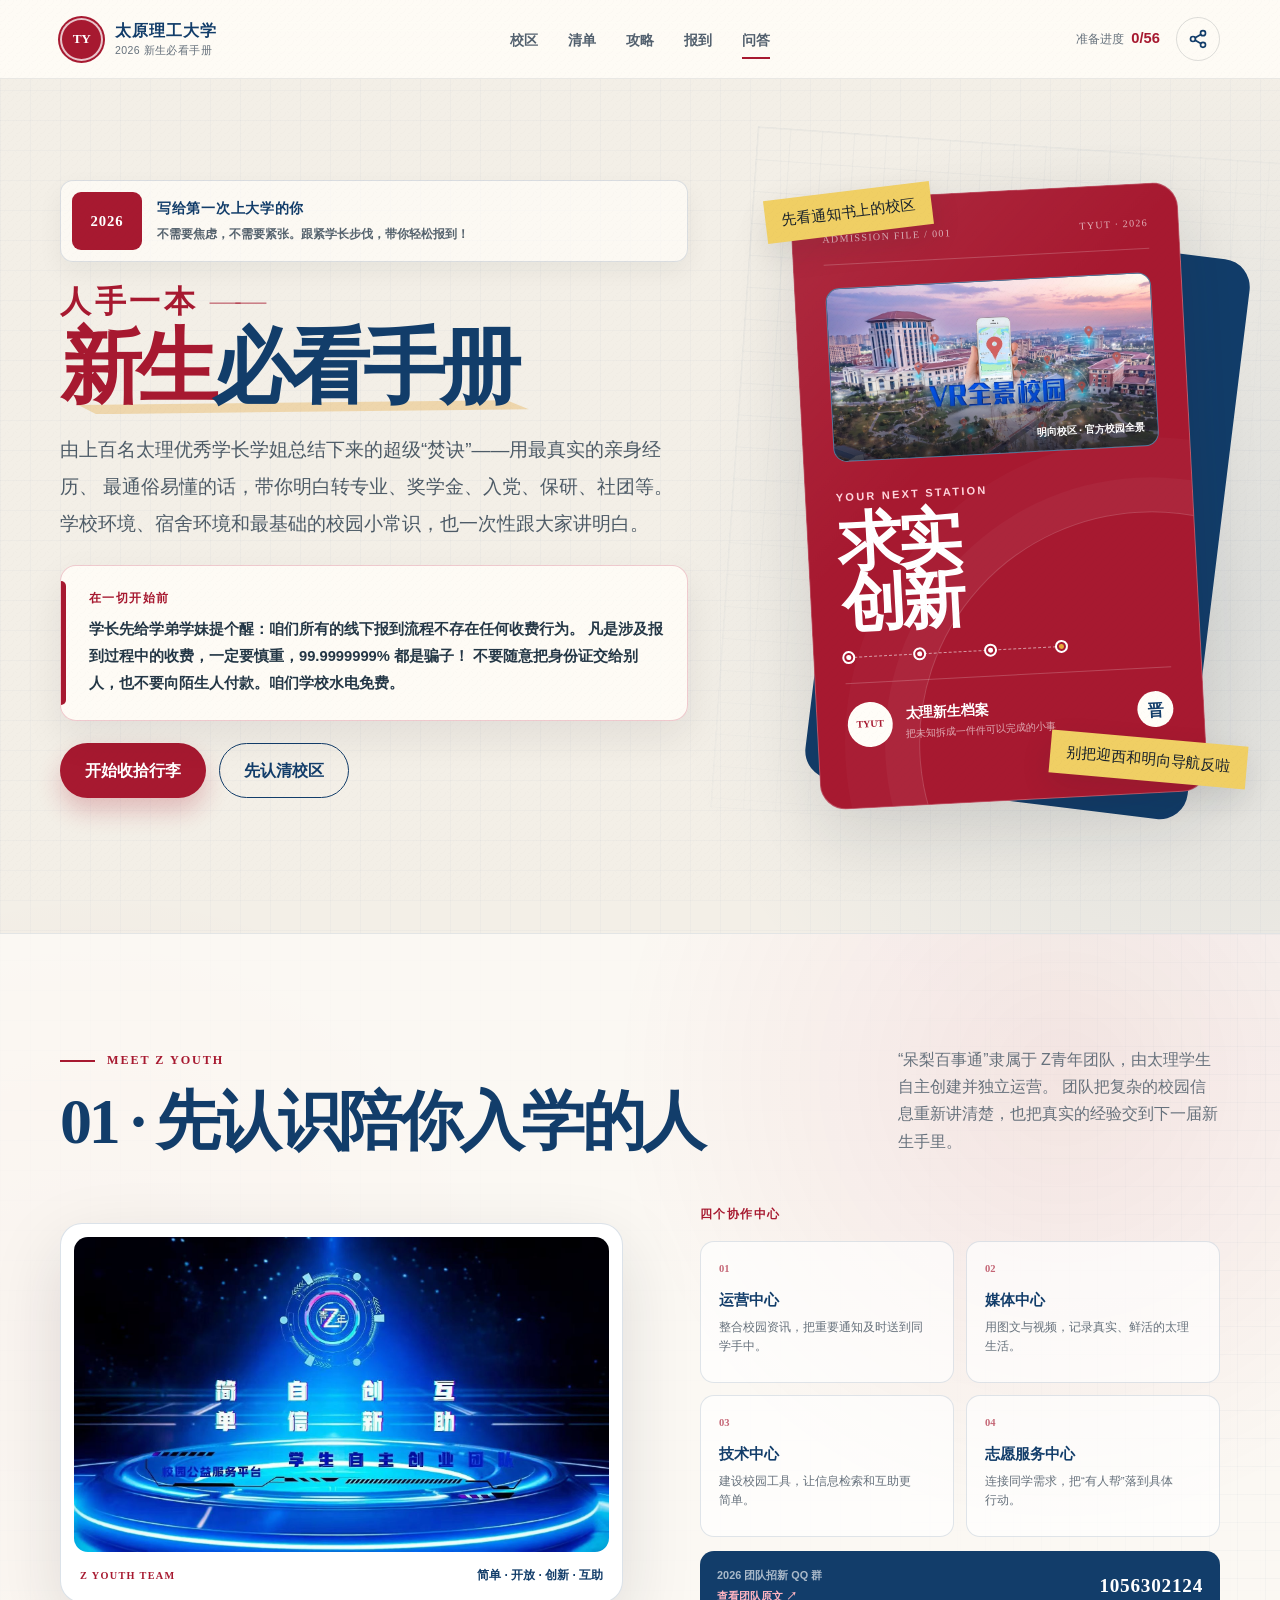
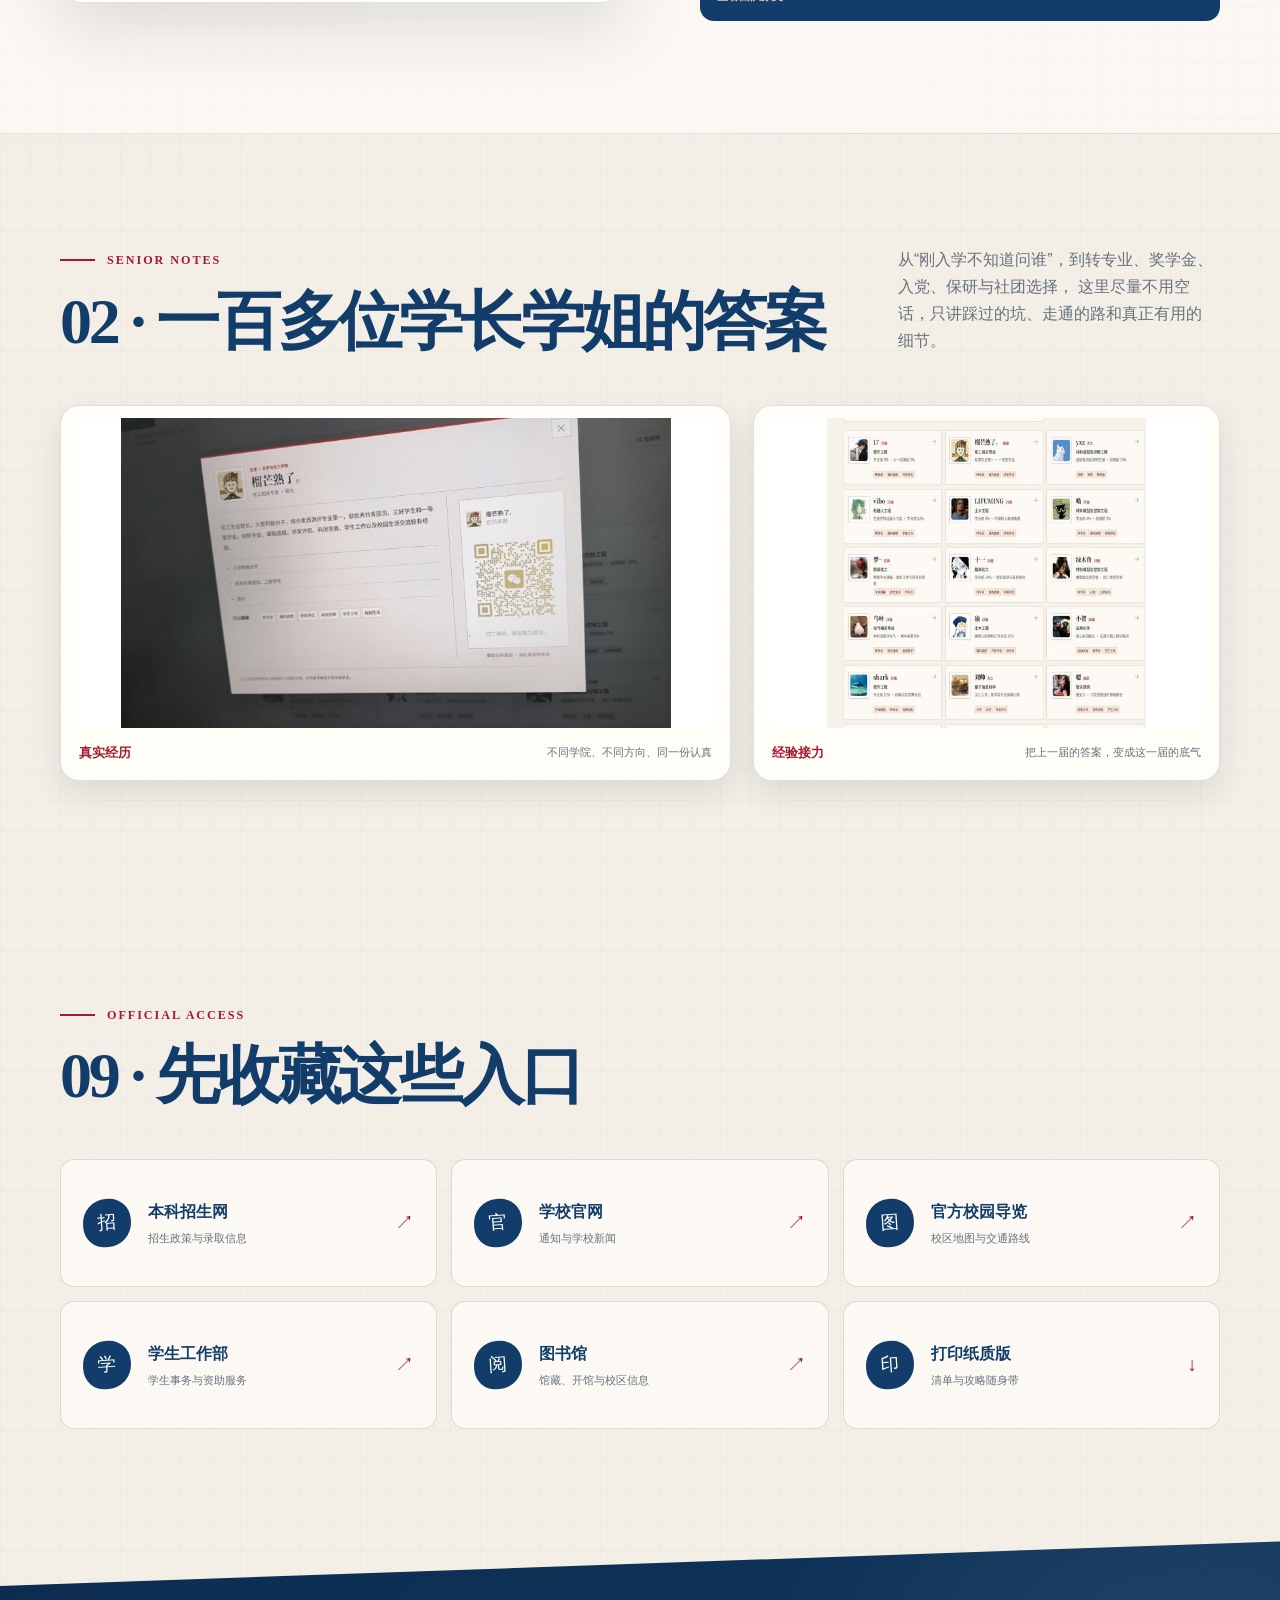
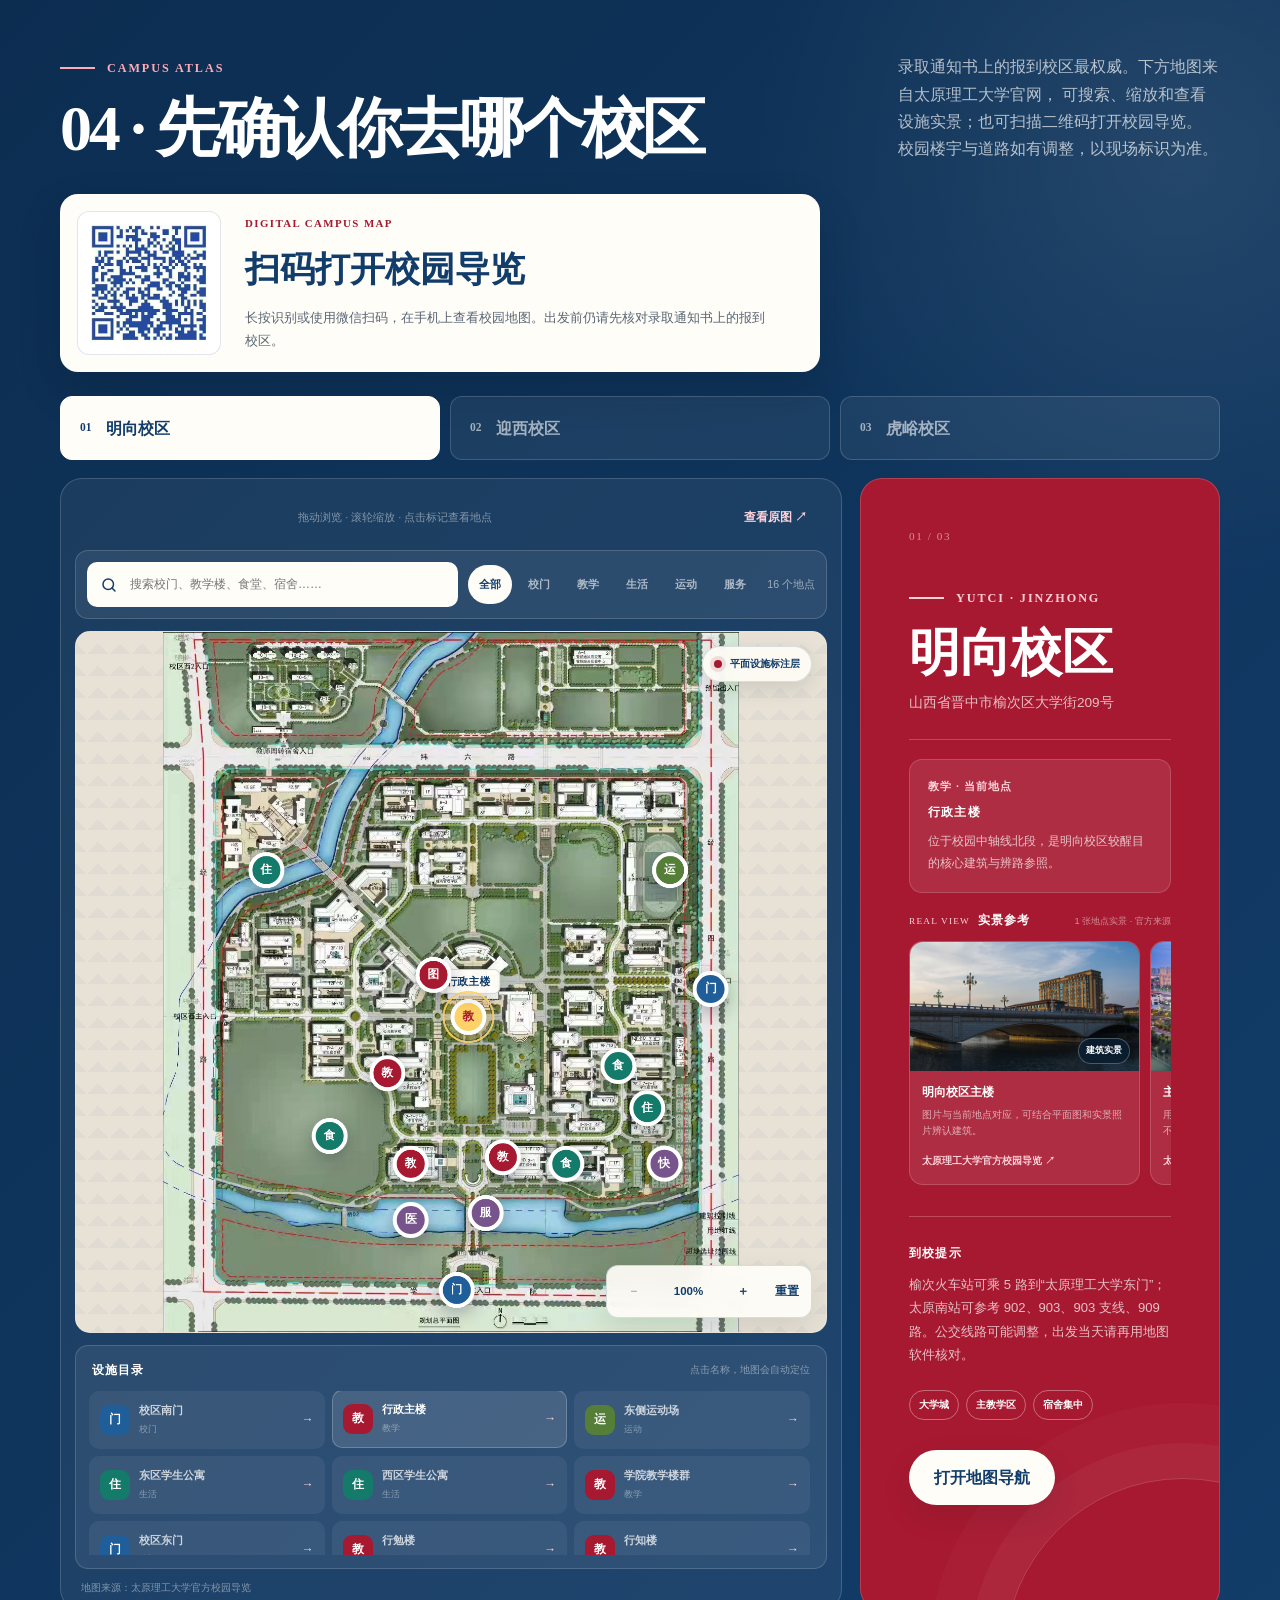
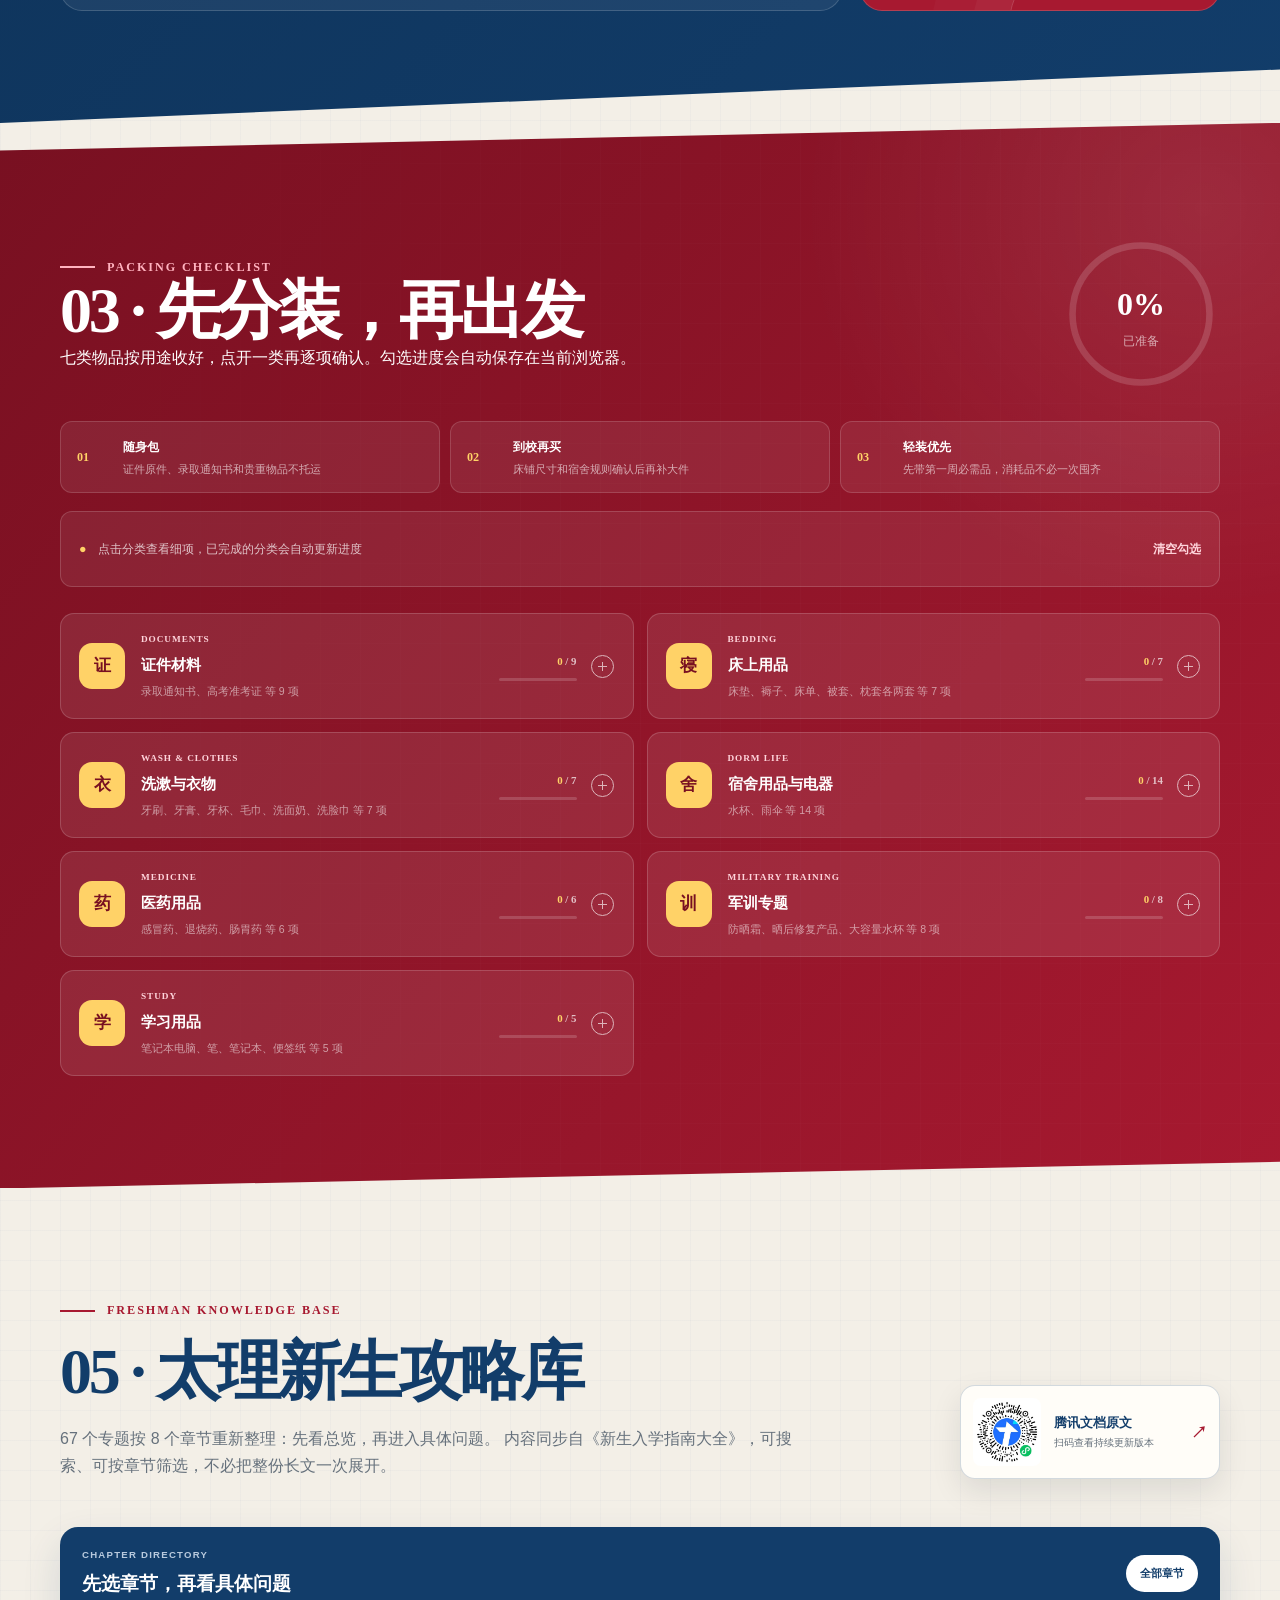
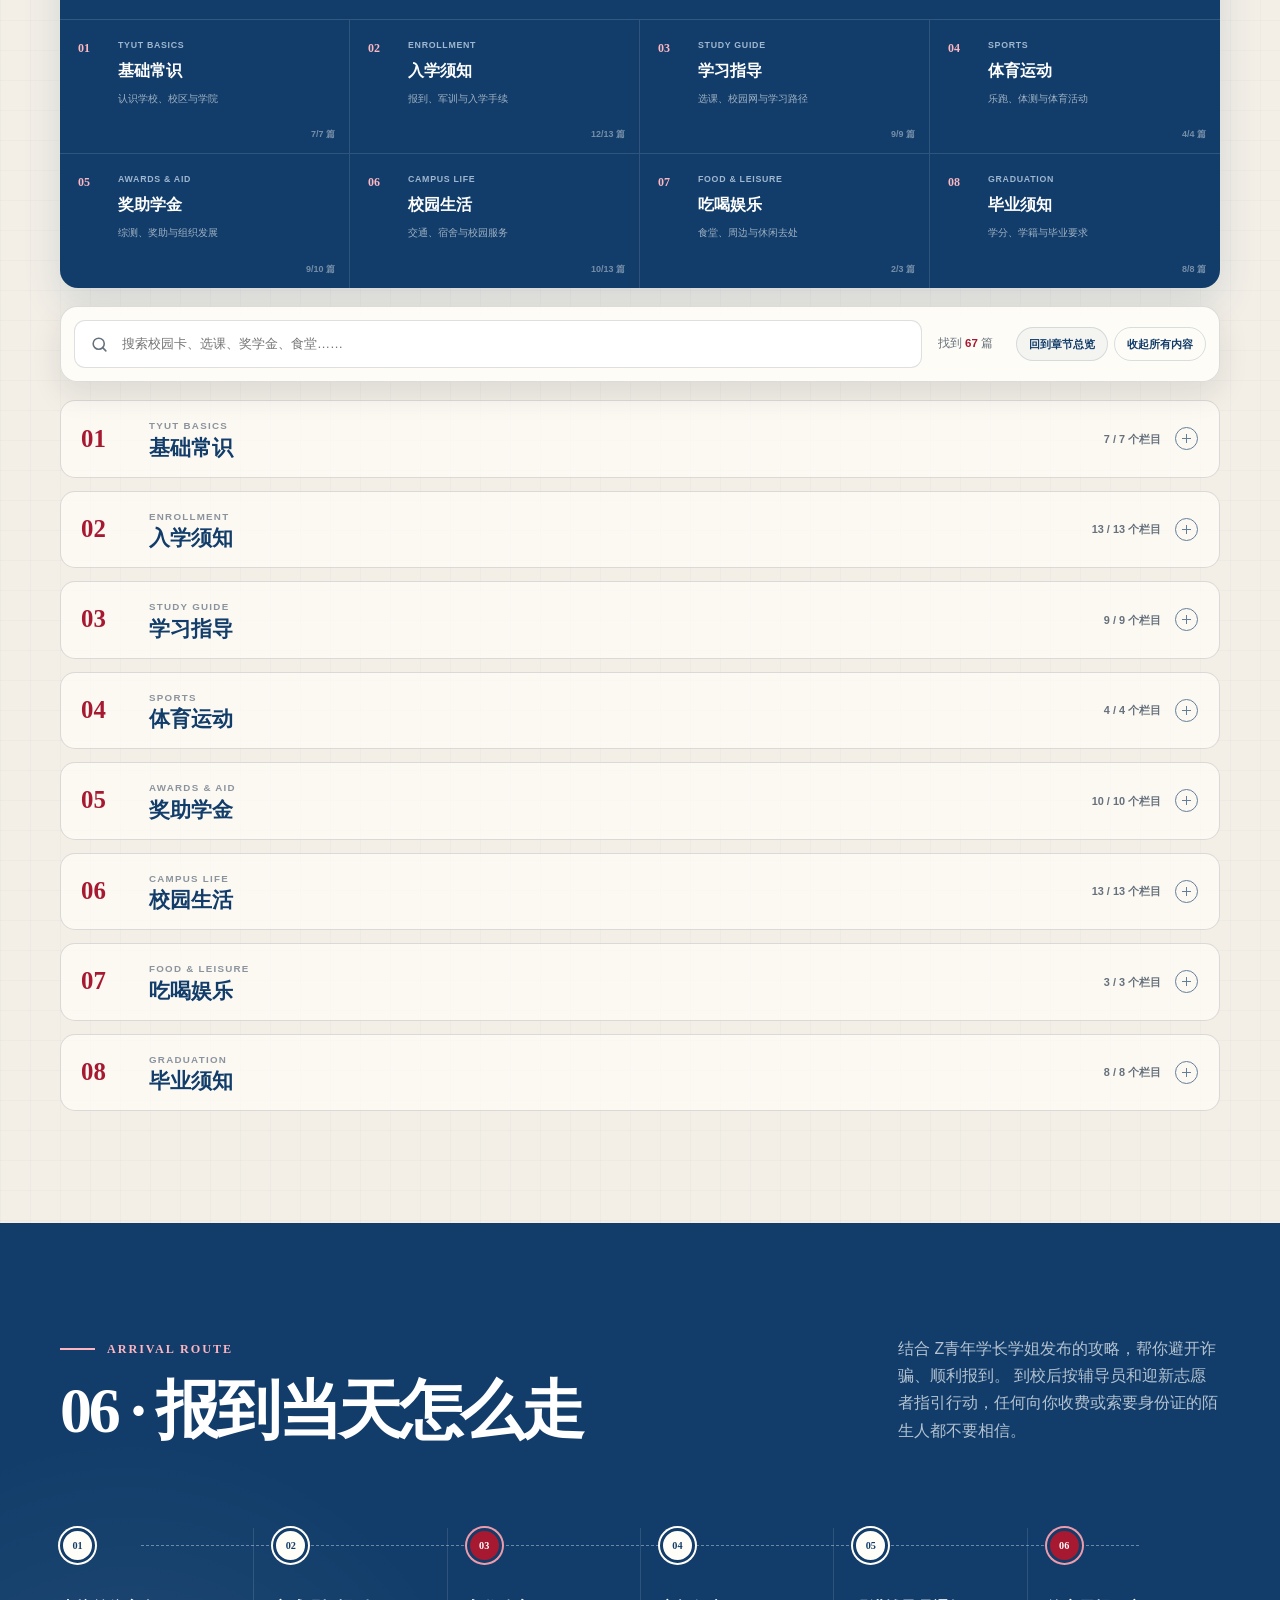
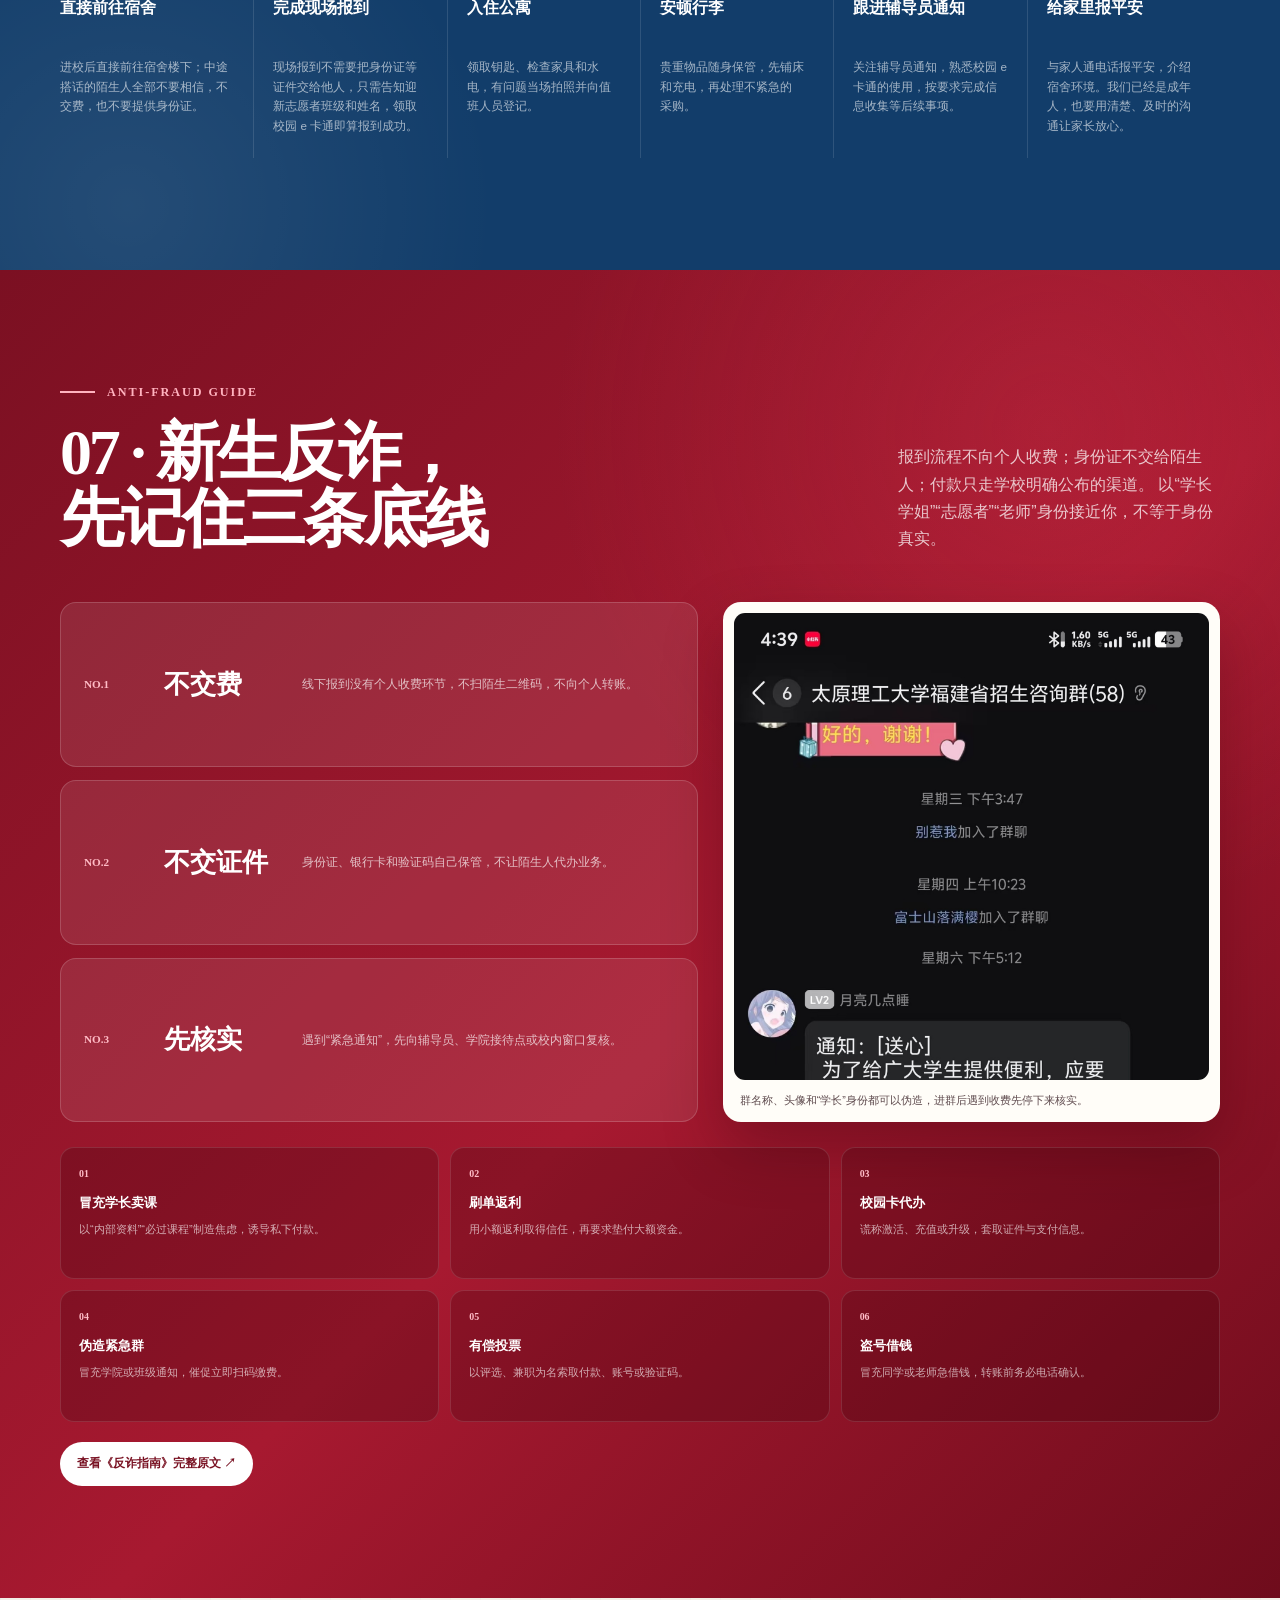
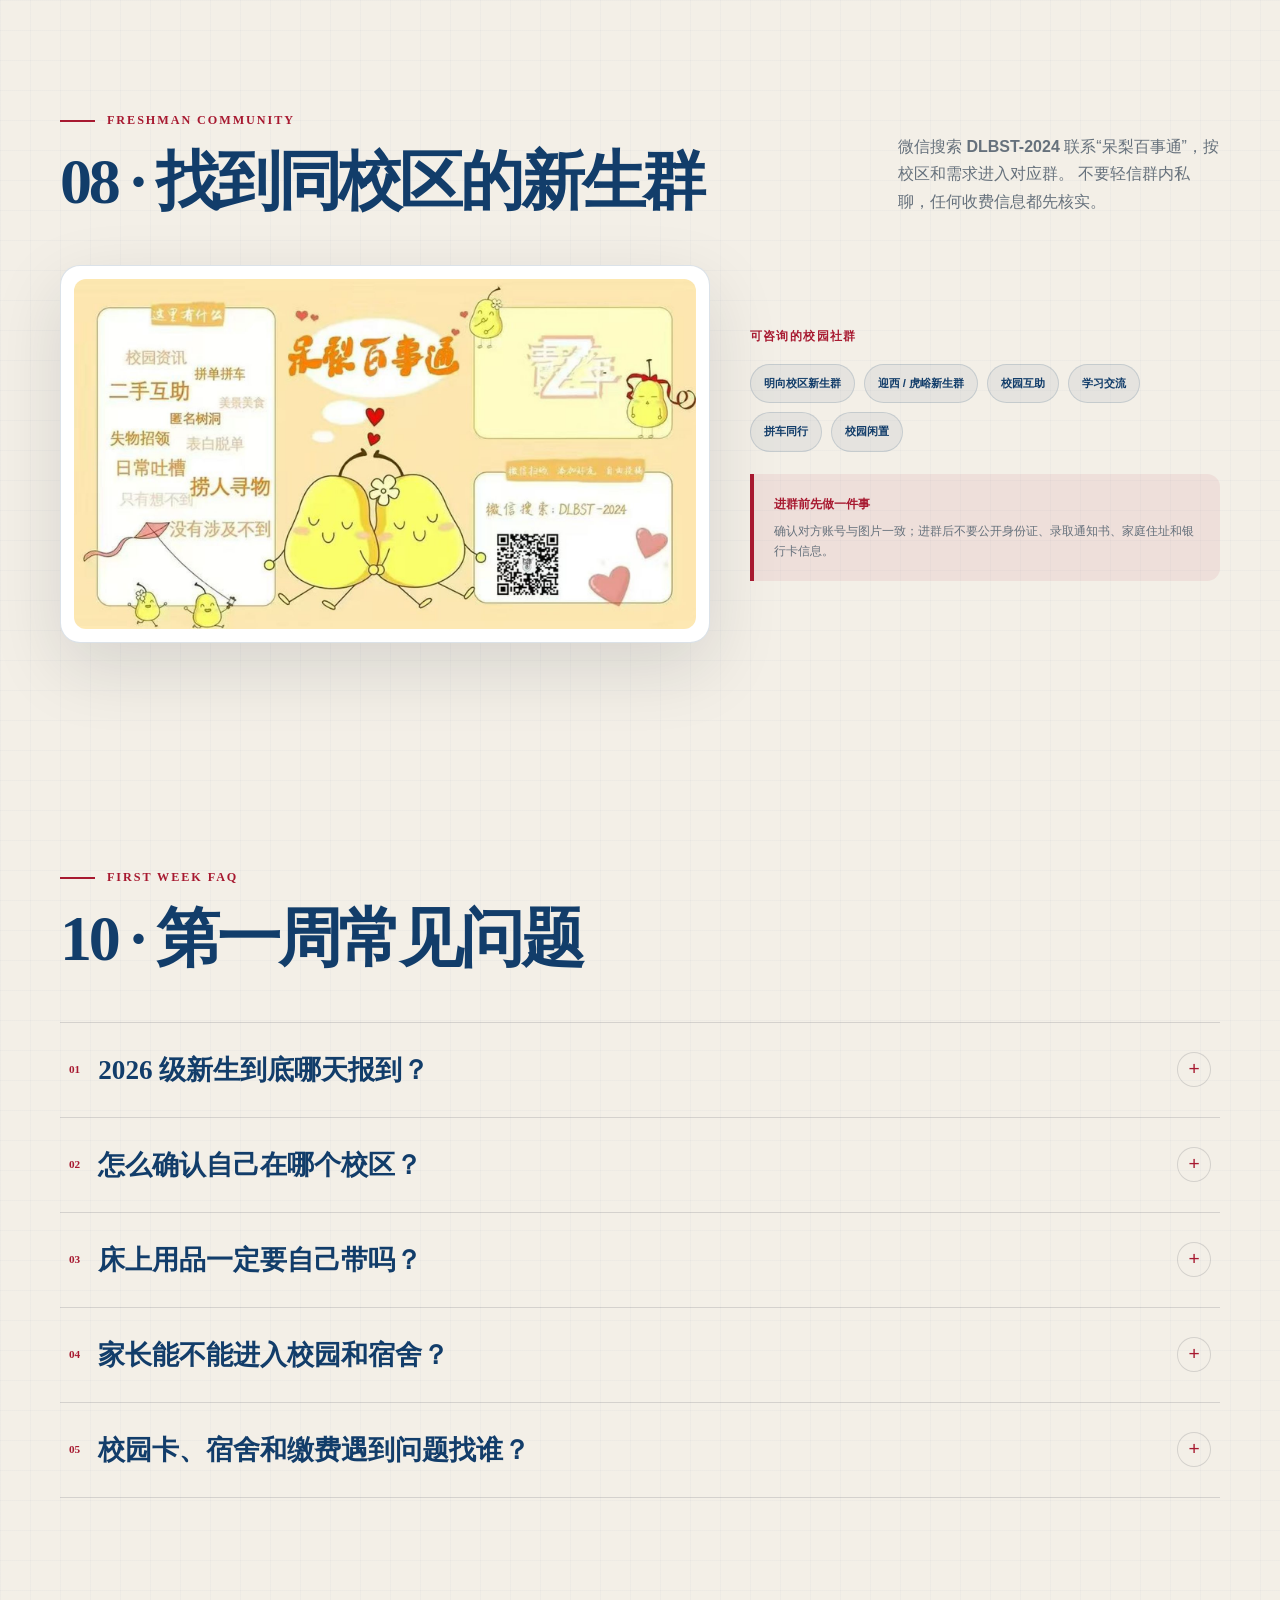
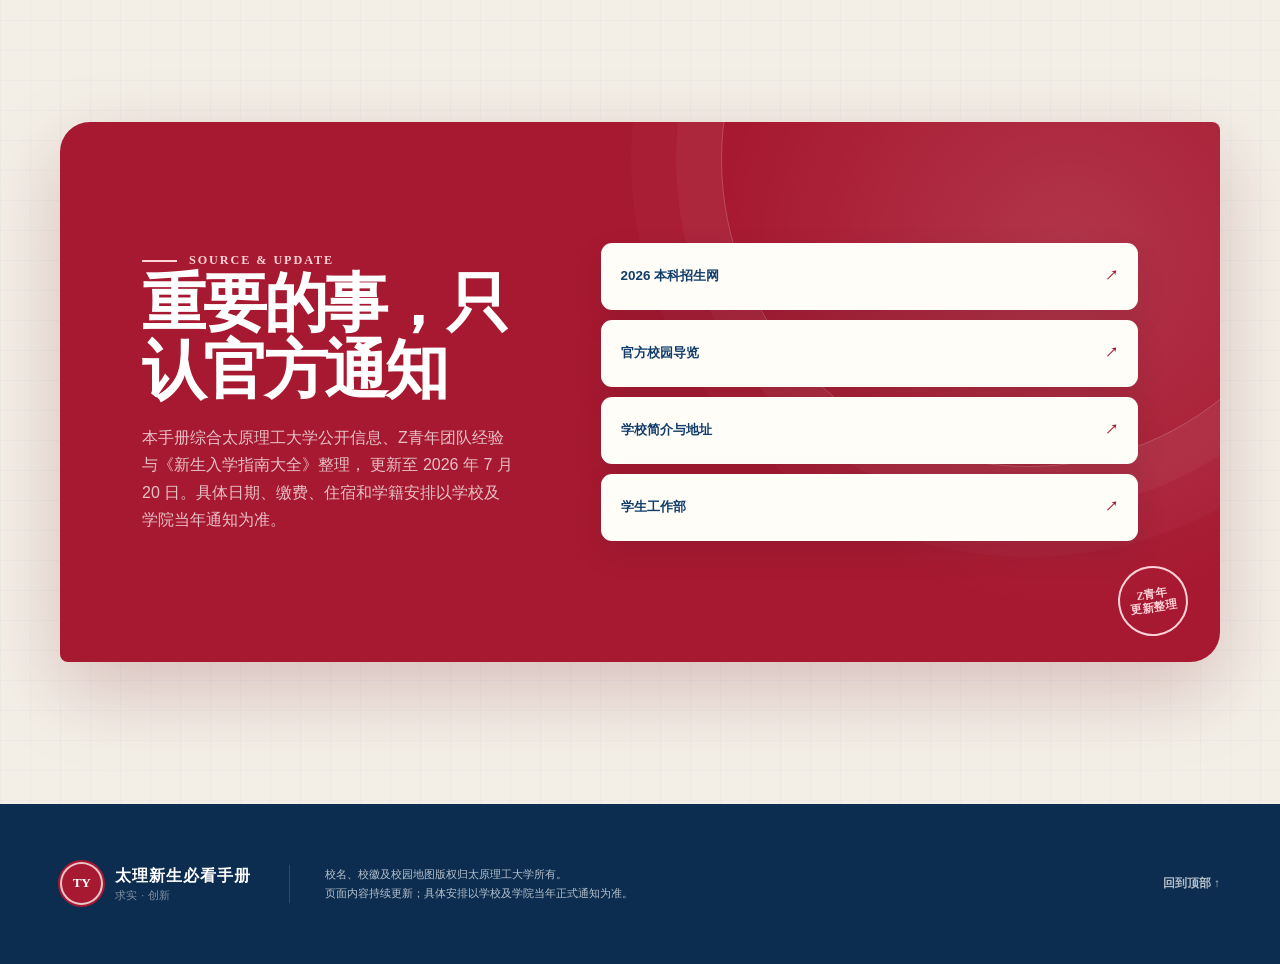
==== commit bfdbf327: "fix: move handbook directory to poster cover" ====
--- a/index.html
+++ b/index.html
@@ -80,24 +80,6 @@
             <a class="button button-primary" href="#checklist">开始收拾行李</a>
             <a class="button button-ghost" href="#campus">先认清校区</a>
           </div>
-          <nav class="hero-manual-directory" aria-label="新生必看手册总目录">
-            <header>
-              <span>COVER DIRECTORY · 2026</span>
-              <strong>十件事，从这里开始</strong>
-            </header>
-            <div>
-              <a href="#team"><span>01</span><strong>团队介绍</strong><i>→</i></a>
-              <a href="#seniors"><span>02</span><strong>学长学姐</strong><i>→</i></a>
-              <a href="#checklist"><span>03</span><strong>行李清单</strong><i>→</i></a>
-              <a href="#campus"><span>04</span><strong>校区实景</strong><i>→</i></a>
-              <a href="#guide"><span>05</span><strong>新生攻略</strong><i>→</i></a>
-              <a href="#arrival"><span>06</span><strong>报到怎么走</strong><i>→</i></a>
-              <a href="#antifraud"><span>07</span><strong>新生反诈</strong><i>→</i></a>
-              <a href="#freshman-group"><span>08</span><strong>新生群</strong><i>→</i></a>
-              <a href="#official-access"><span>09</span><strong>学校官方入口</strong><i>→</i></a>
-              <a href="#faq"><span>10</span><strong>第一周问答</strong><i>→</i></a>
-            </div>
-          </nav>
         </div>
 
         <div class="hero-visual reveal reveal-delay">
--- a/styles.css
+++ b/styles.css
@@ -5427,82 +5427,6 @@
 
 /* 2026 handbook editorial sections */
 
-.hero-manual-directory {
-  max-width: 690px;
-  padding: 15px;
-  margin-top: 20px;
-  background: rgba(255, 253, 248, 0.86);
-  border: 1px solid rgba(18, 61, 106, 0.18);
-  border-radius: 18px;
-  box-shadow: 0 16px 38px rgba(23, 31, 39, 0.08);
-}
-
-.hero-manual-directory > header {
-  display: flex;
-  align-items: center;
-  justify-content: space-between;
-  gap: 18px;
-  padding: 3px 4px 13px;
-  border-bottom: 1px solid rgba(18, 61, 106, 0.12);
-}
-
-.hero-manual-directory > header span {
-  color: var(--tyut-red);
-  font-family: Georgia, "Times New Roman", serif;
-  font-size: 0.62rem;
-  font-weight: 900;
-  letter-spacing: 0.12em;
-}
-
-.hero-manual-directory > header strong {
-  color: var(--tyut-blue);
-  font-size: 0.78rem;
-}
-
-.hero-manual-directory > div {
-  display: grid;
-  grid-template-columns: repeat(2, minmax(0, 1fr));
-  gap: 1px 20px;
-  padding-top: 6px;
-}
-
-.hero-manual-directory a {
-  display: grid;
-  min-height: 45px;
-  grid-template-columns: 29px minmax(0, 1fr) auto;
-  gap: 9px;
-  align-items: center;
-  padding: 7px 5px;
-  color: var(--tyut-blue);
-  border-bottom: 1px dashed rgba(18, 61, 106, 0.12);
-  transition: color 160ms ease, transform 160ms ease;
-}
-
-.hero-manual-directory a:nth-last-child(-n + 2) {
-  border-bottom-color: transparent;
-}
-
-.hero-manual-directory a:hover {
-  color: var(--tyut-red);
-  transform: translateX(3px);
-}
-
-.hero-manual-directory a span,
-.hero-manual-directory a i {
-  color: var(--tyut-red);
-  font-family: Georgia, "Times New Roman", serif;
-  font-size: 0.65rem;
-  font-style: normal;
-  font-weight: 900;
-}
-
-.hero-manual-directory a strong {
-  overflow: hidden;
-  font-size: 0.78rem;
-  text-overflow: ellipsis;
-  white-space: nowrap;
-}
-
 .team-section {
   position: relative;
   overflow: hidden;
@@ -6012,46 +5936,6 @@
 }
 
 @media screen and (max-width: 640px) {
-  .hero-manual-directory {
-    padding: 11px;
-    margin-top: 16px;
-    border-radius: 14px;
-  }
-
-  .hero-manual-directory > header {
-    align-items: flex-start;
-    flex-direction: column;
-    gap: 2px;
-    padding: 3px 3px 10px;
-  }
-
-  .hero-manual-directory > header strong {
-    font-size: 0.72rem;
-  }
-
-  .hero-manual-directory > div {
-    gap: 0 10px;
-  }
-
-  .hero-manual-directory a {
-    min-height: 43px;
-    grid-template-columns: 23px minmax(0, 1fr);
-    gap: 5px;
-    padding: 5px 2px;
-  }
-
-  .hero-manual-directory a i {
-    display: none;
-  }
-
-  .hero-manual-directory a strong {
-    font-size: 0.68rem;
-  }
-
-  .hero-manual-directory a:nth-last-child(-n + 2) {
-    border-bottom-color: transparent;
-  }
-
   .team-section::before {
     width: 70%;
   }
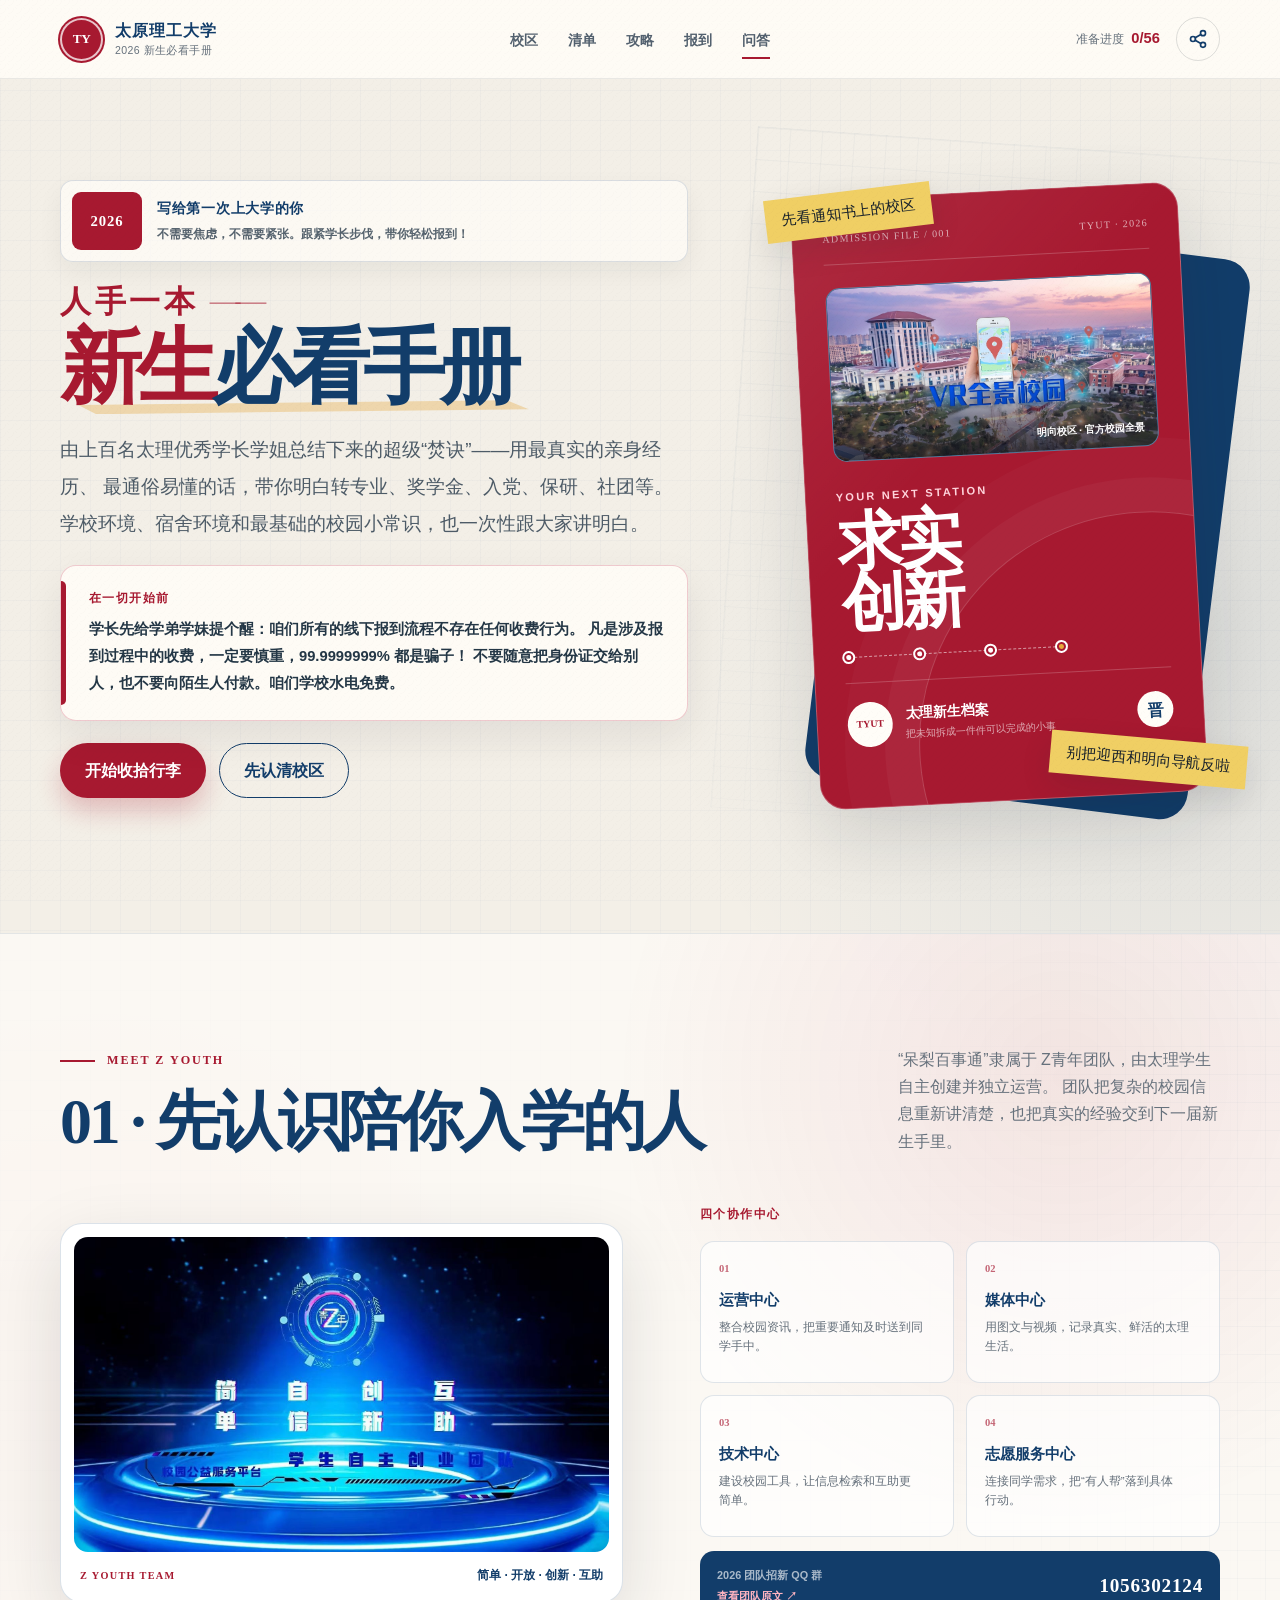
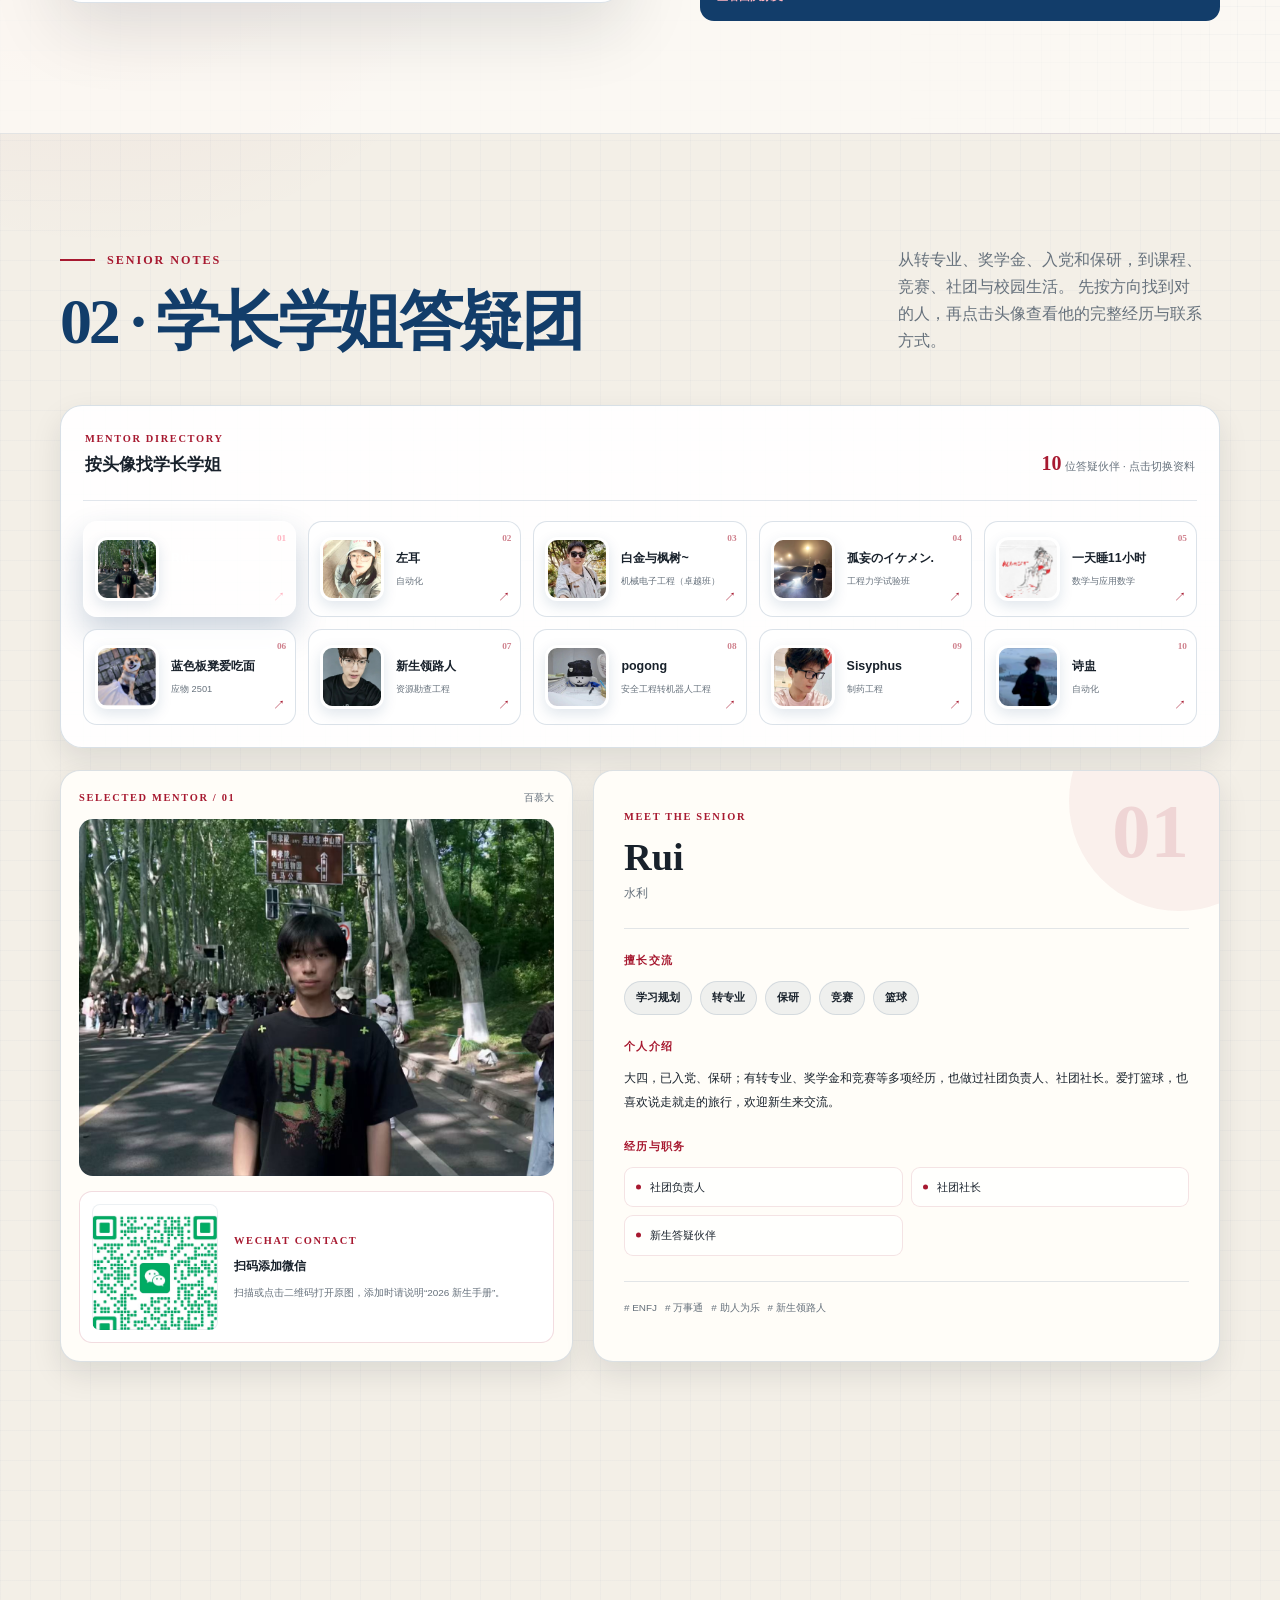
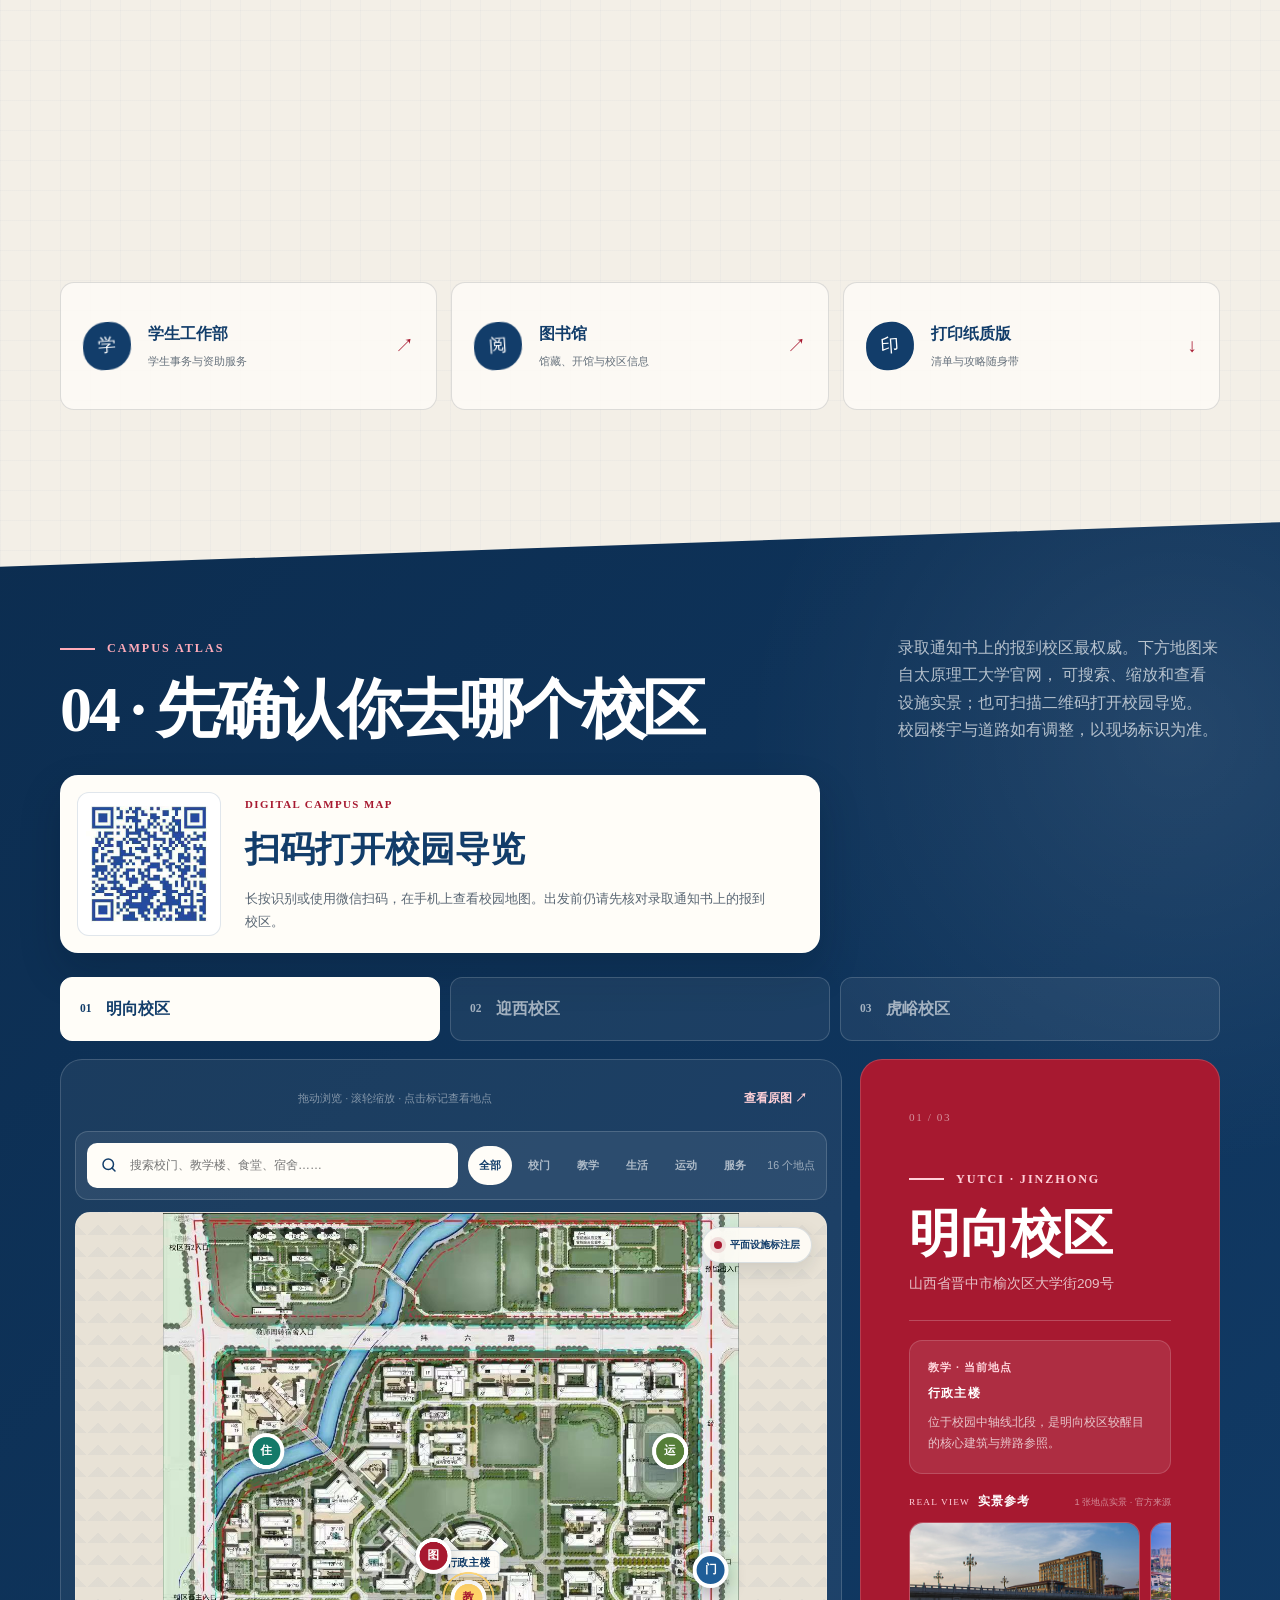
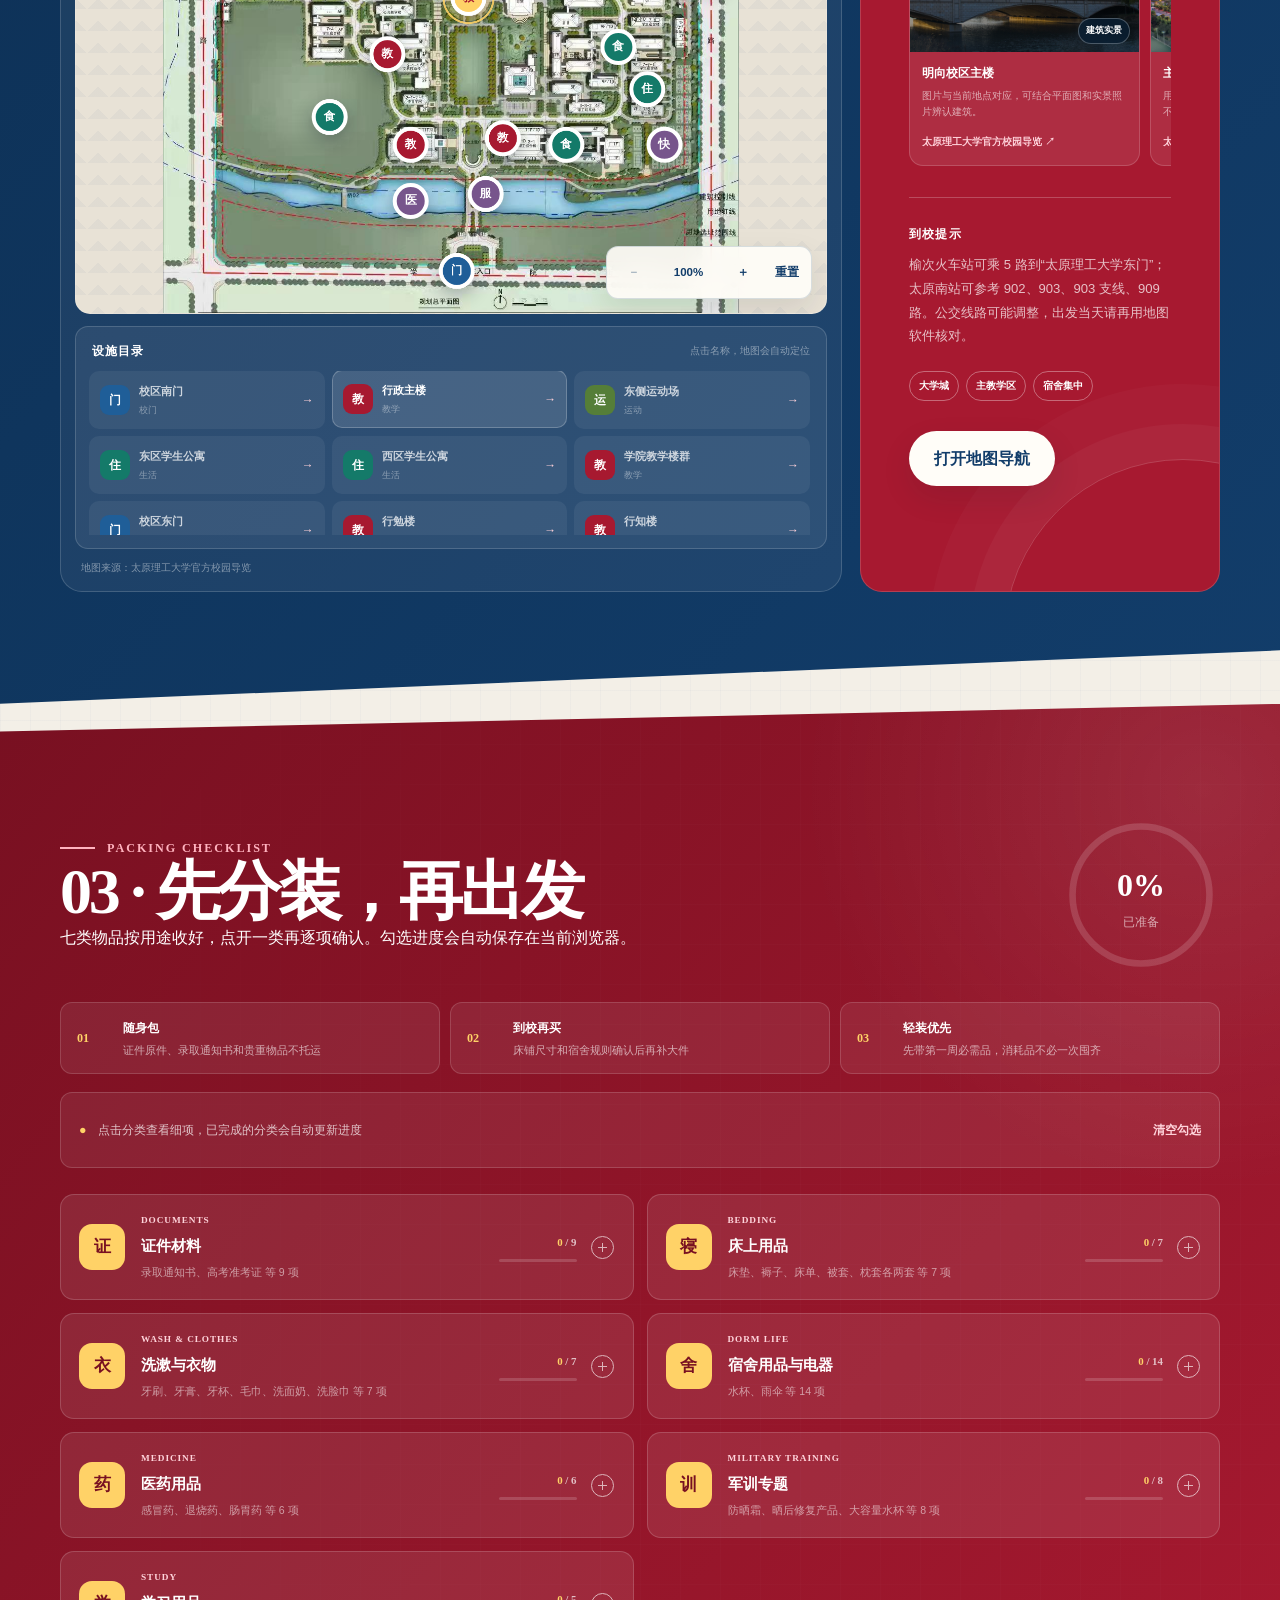
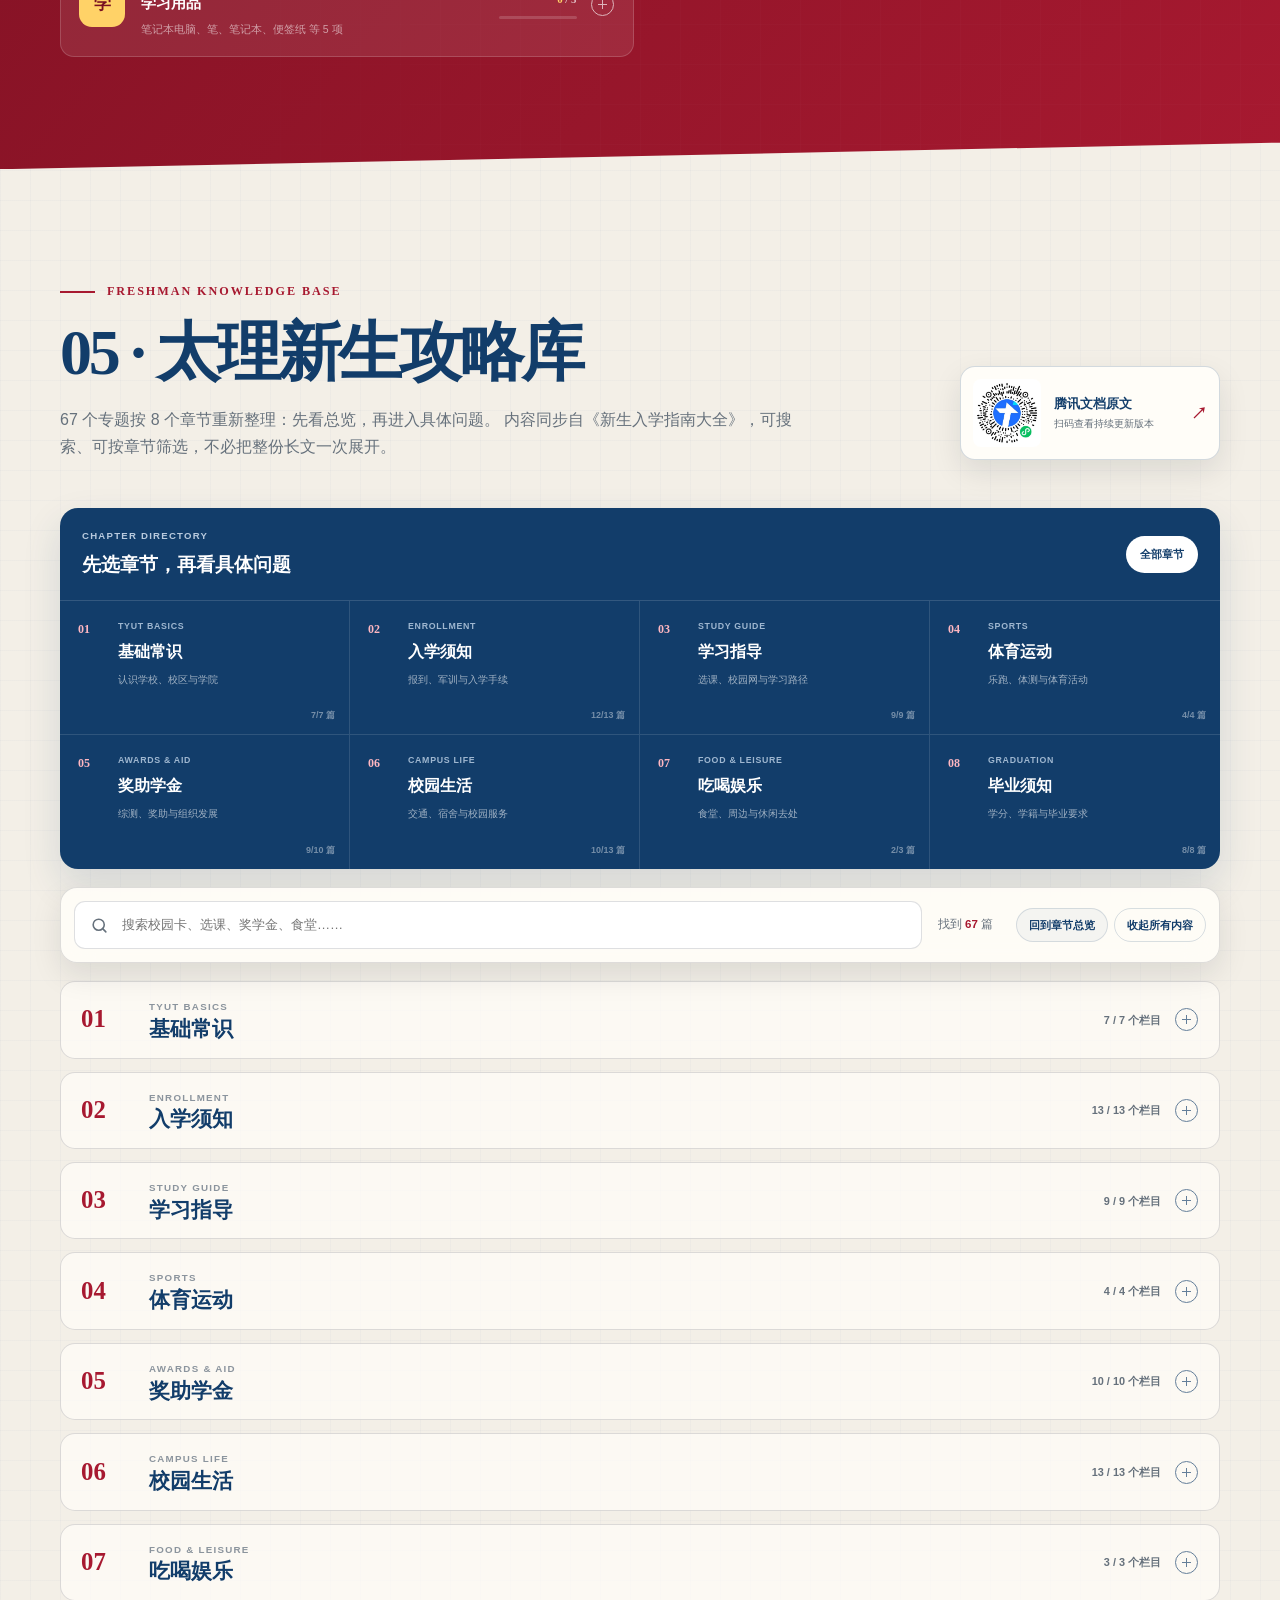
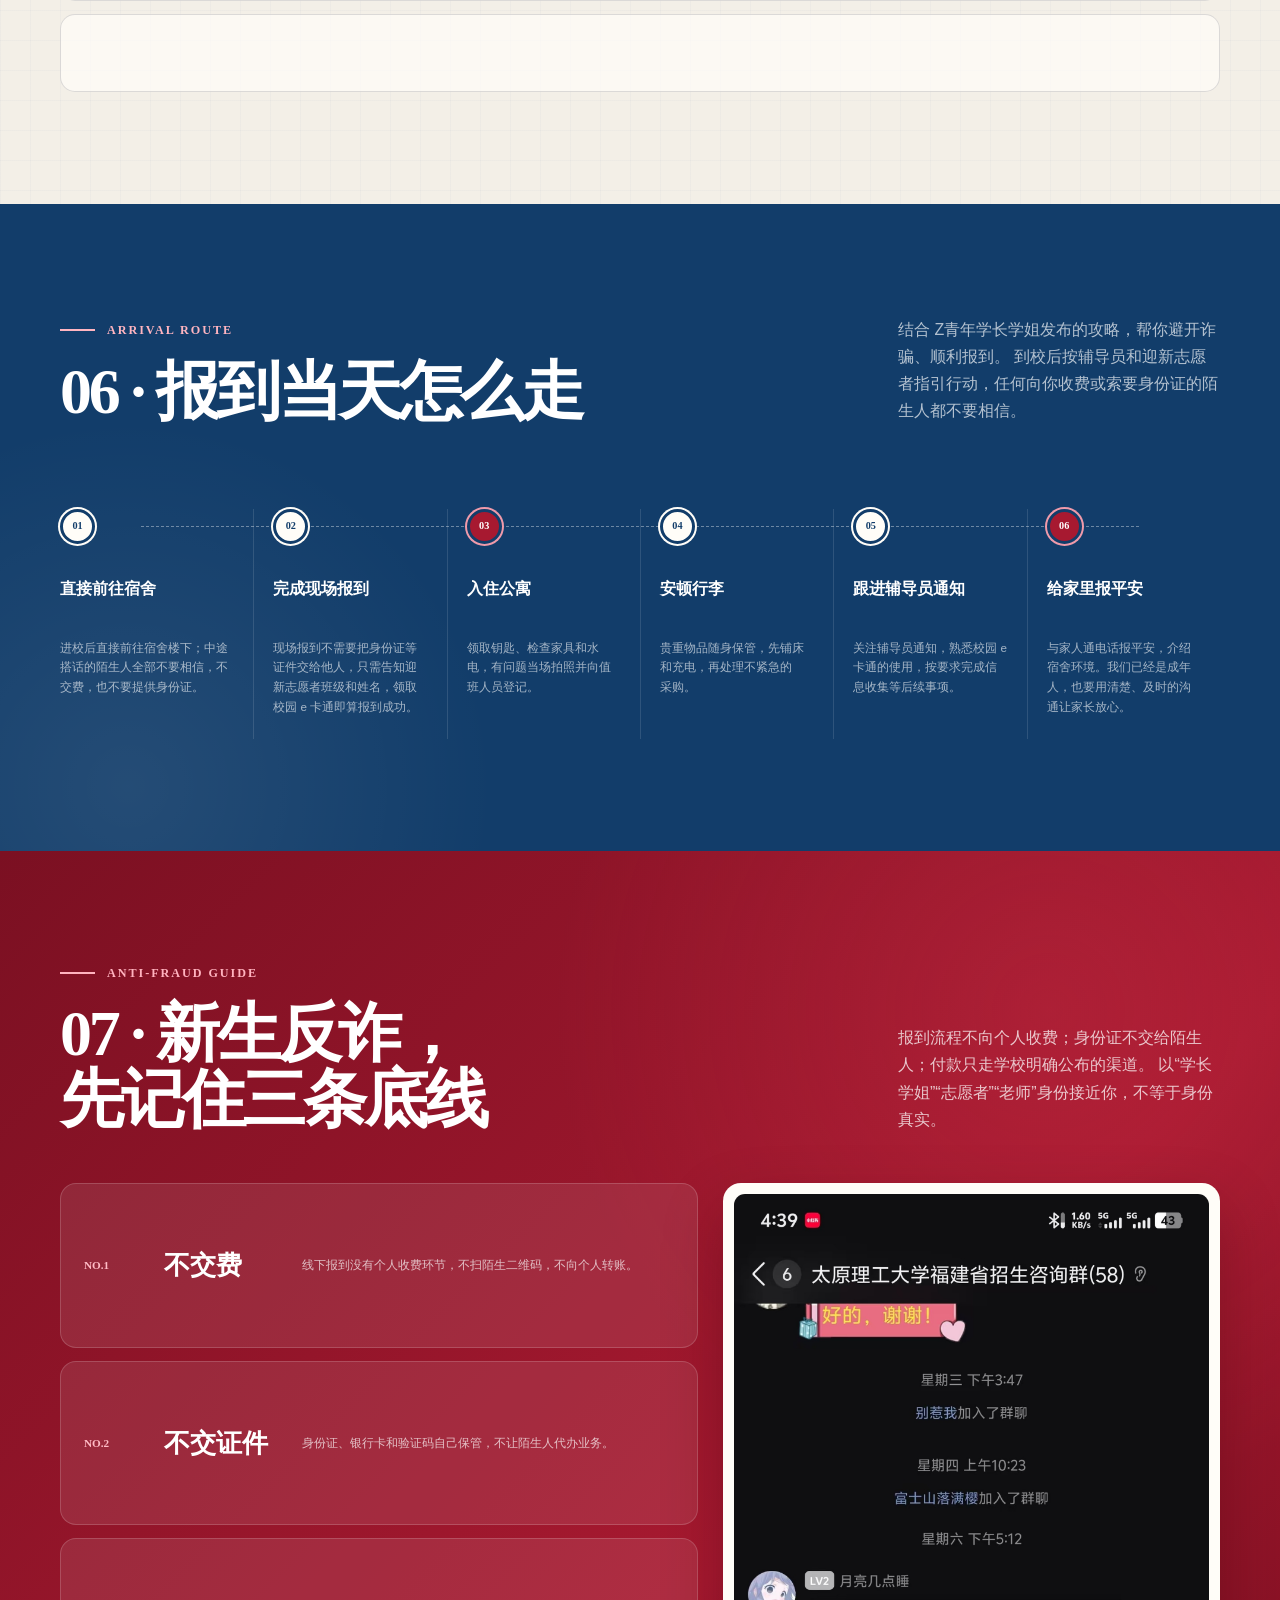
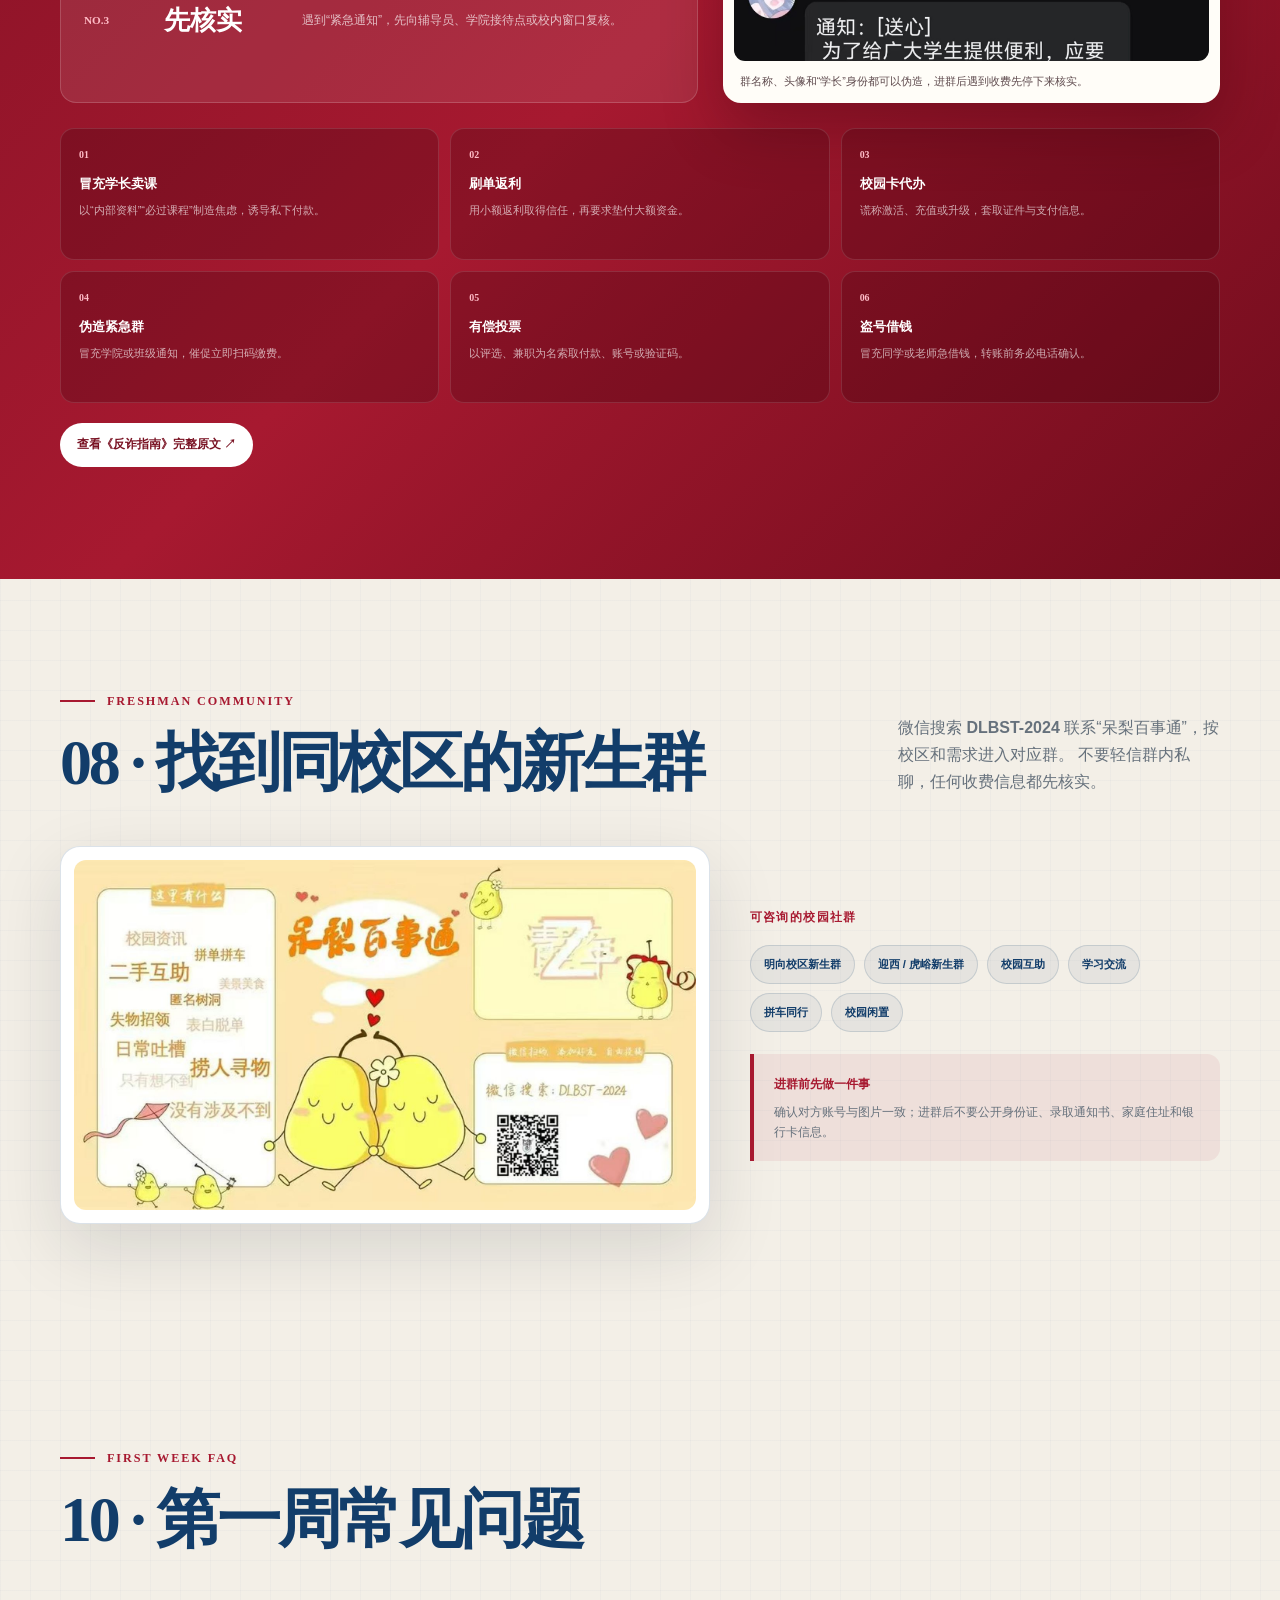
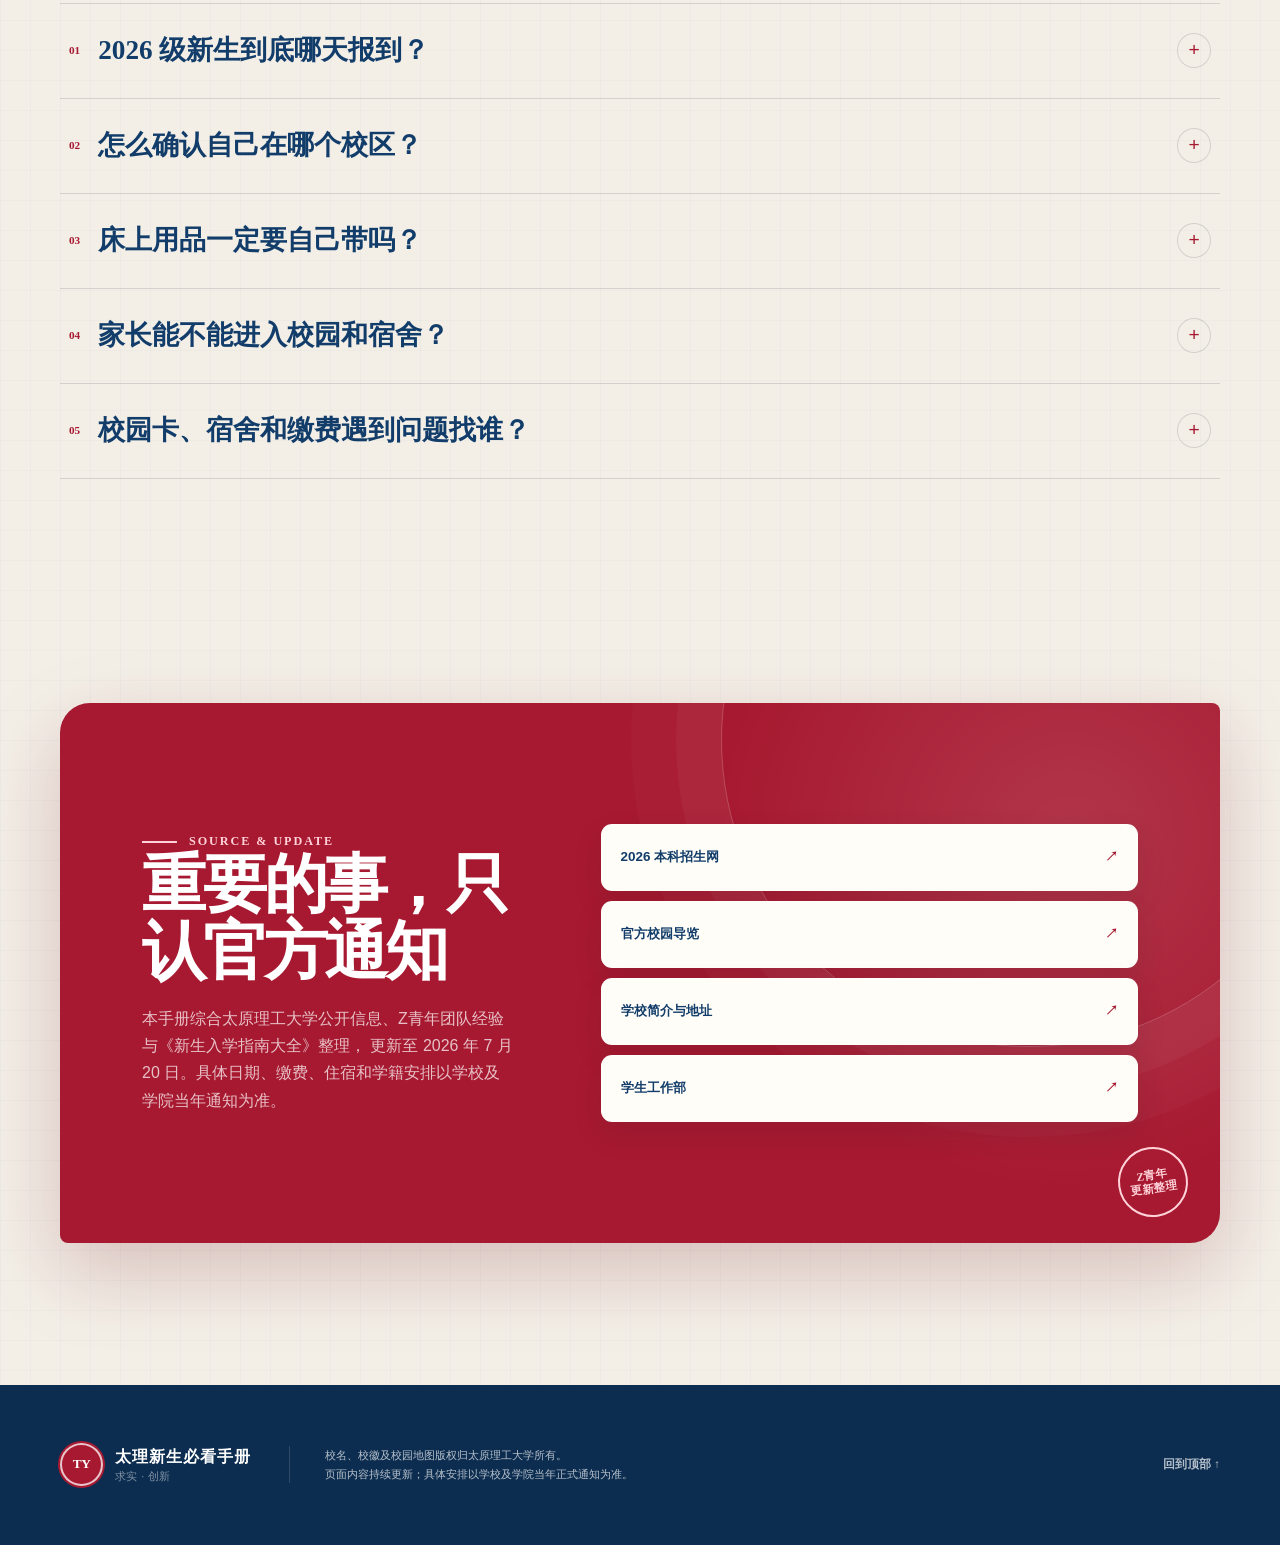
==== commit c583be8a: "feat: add interactive senior mentor directory" ====
--- a/index.html
+++ b/index.html
@@ -155,23 +155,24 @@
         <div class="section-heading section-heading-split reveal">
           <div>
             <p class="eyebrow">SENIOR NOTES</p>
-            <h2>02 · 一百多位学长学姐的答案</h2>
+            <h2>02 · 学长学姐答疑团</h2>
           </div>
           <p>
-            从“刚入学不知道问谁”，到转专业、奖学金、入党、保研与社团选择，
-            这里尽量不用空话，只讲踩过的坑、走通的路和真正有用的细节。
+            从转专业、奖学金、入党和保研，到课程、竞赛、社团与校园生活。
+            先按方向找到对的人，再点击头像查看他的完整经历与联系方式。
           </p>
         </div>
-        <div class="senior-showcase">
-          <figure class="senior-profile-card reveal">
-            <img src="./assets/senior-profile.jpg" alt="参与新生手册整理的学长学姐介绍" />
-            <figcaption><strong>真实经历</strong><span>不同学院、不同方向、同一份认真</span></figcaption>
-          </figure>
-          <figure class="senior-roster-card reveal reveal-delay">
-            <img src="./assets/senior-roster.jpg" alt="参与新生攻略整理的学长学姐名单" />
-            <figcaption><strong>经验接力</strong><span>把上一届的答案，变成这一届的底气</span></figcaption>
-          </figure>
-        </div>
+        <div class="senior-directory-shell reveal">
+          <div class="senior-directory-head">
+            <div>
+              <span>MENTOR DIRECTORY</span>
+              <strong>按头像找学长学姐</strong>
+            </div>
+            <p><b>10</b> 位答疑伙伴 · 点击切换资料</p>
+          </div>
+          <div class="senior-people-grid" data-senior-directory aria-label="学长学姐名单"></div>
+        </div>
+        <div class="senior-profile-view reveal" data-senior-profile aria-live="polite"></div>
       </section>
 
       <section class="quick-section shell section-space" id="official-access" aria-labelledby="quick-title">
--- a/styles.css
+++ b/styles.css
@@ -5590,52 +5590,396 @@
   position: relative;
 }
 
-.senior-showcase {
-  display: grid;
-  grid-template-columns: minmax(0, 1.18fr) minmax(300px, 0.82fr);
-  gap: 22px;
-  align-items: stretch;
-}
-
-.senior-profile-card,
-.senior-roster-card {
+.senior-directory-shell {
   overflow: hidden;
-  padding: 12px;
+  padding: 22px;
+  background:
+    linear-gradient(rgba(255, 255, 255, 0.94), rgba(255, 255, 255, 0.94)),
+    linear-gradient(rgba(18, 61, 106, 0.08) 1px, transparent 1px),
+    linear-gradient(90deg, rgba(18, 61, 106, 0.08) 1px, transparent 1px);
+  background-size: auto, 22px 22px, 22px 22px;
+  border: 1px solid rgba(18, 61, 106, 0.16);
+  border-radius: 22px;
+  box-shadow: var(--shadow-small);
+}
+
+.senior-directory-head {
+  display: flex;
+  align-items: end;
+  justify-content: space-between;
+  gap: 24px;
+  padding: 2px 2px 20px;
+  border-bottom: 1px solid rgba(18, 61, 106, 0.12);
+}
+
+.senior-directory-head > div {
+  display: grid;
+  gap: 4px;
+}
+
+.senior-directory-head span,
+.senior-selected-topline span,
+.senior-profile-kicker,
+.senior-contact-qr span,
+.senior-contact-text span {
+  color: var(--tyut-red);
+  font-family: Georgia, serif;
+  font-size: 0.65rem;
+  font-weight: 900;
+  letter-spacing: 0.16em;
+}
+
+.senior-directory-head strong {
+  color: var(--ink);
+  font-size: 1.05rem;
+}
+
+.senior-directory-head p {
+  margin: 0;
+  color: var(--muted);
+  font-size: 0.7rem;
+}
+
+.senior-directory-head p b {
+  color: var(--tyut-red);
+  font-family: Georgia, serif;
+  font-size: 1.25rem;
+}
+
+.senior-people-grid {
+  display: grid;
+  grid-template-columns: repeat(5, minmax(0, 1fr));
+  gap: 12px;
+  padding-top: 20px;
+}
+
+.senior-person {
+  position: relative;
+  display: grid;
+  grid-template-columns: 64px minmax(0, 1fr);
+  gap: 12px;
+  align-items: center;
+  min-width: 0;
+  min-height: 96px;
+  padding: 14px 11px;
+  color: var(--ink);
+  text-align: left;
+  background: rgba(255, 255, 255, 0.88);
+  border: 1px solid rgba(18, 61, 106, 0.15);
+  border-radius: 14px;
+  cursor: pointer;
+  transition: transform 180ms ease, border-color 180ms ease, box-shadow 180ms ease, background 180ms ease;
+}
+
+.senior-person:hover,
+.senior-person:focus-visible {
+  z-index: 1;
+  transform: translateY(-3px);
+  border-color: rgba(167, 25, 48, 0.48);
+  box-shadow: 0 12px 28px rgba(18, 61, 106, 0.13);
+  outline: none;
+}
+
+.senior-person.is-active {
+  color: #fff;
+  background: var(--navy);
+  border-color: var(--navy);
+  box-shadow: 0 15px 32px rgba(18, 61, 106, 0.22);
+}
+
+.senior-person-number {
+  position: absolute;
+  top: 9px;
+  right: 9px;
+  color: rgba(167, 25, 48, 0.55);
+  font-family: Georgia, serif;
+  font-size: 0.58rem;
+  font-weight: 900;
+}
+
+.senior-person.is-active .senior-person-number {
+  color: #ffb4c1;
+}
+
+.senior-avatar {
+  width: 64px;
+  aspect-ratio: 1;
+  background-color: #e8e2d8;
+  background-position: center;
+  background-size: cover;
+  border: 3px solid #fff;
+  border-radius: 12px;
+  box-shadow: 0 5px 14px rgba(18, 61, 106, 0.13);
+}
+
+.senior-avatar.is-bluebench,
+.senior-selected-photo.is-bluebench {
+  background-position: 14% 86%;
+  background-size: 330%;
+}
+
+.senior-avatar.is-sisyphus,
+.senior-selected-photo.is-sisyphus {
+  background-position: 15% 64%;
+  background-size: 386%;
+}
+
+.senior-person-copy {
+  display: grid;
+  gap: 5px;
+  min-width: 0;
+}
+
+.senior-person-copy strong,
+.senior-person-copy small {
+  overflow: hidden;
+  text-overflow: ellipsis;
+  white-space: nowrap;
+}
+
+.senior-person-copy strong {
+  font-size: 0.78rem;
+}
+
+.senior-person-copy small {
+  color: var(--muted);
+  font-size: 0.58rem;
+}
+
+.senior-person.is-active .senior-person-copy small {
+  color: rgba(255, 255, 255, 0.68);
+}
+
+.senior-person-arrow {
+  position: absolute;
+  right: 10px;
+  bottom: 8px;
+  color: var(--tyut-red);
+  font-size: 0.72rem;
+}
+
+.senior-person.is-active .senior-person-arrow {
+  color: #ffb4c1;
+}
+
+.senior-profile-view {
+  scroll-margin-top: 110px;
+  }
+
+.senior-profile-view:not(:empty) {
+  display: grid;
+  grid-template-columns: minmax(330px, 0.9fr) minmax(0, 1.1fr);
+  gap: 20px;
+  margin-top: 22px;
+}
+
+.senior-selected-media,
+.senior-selected-info {
+  padding: 18px;
   background: var(--paper-light);
   border: 1px solid rgba(18, 61, 106, 0.15);
-  border-radius: 19px;
+  border-radius: 20px;
   box-shadow: var(--shadow-small);
 }
 
-.senior-profile-card img,
-.senior-roster-card img {
-  width: 100%;
-  height: 310px;
-  object-fit: contain;
-  background: #fff;
-  border-radius: 12px;
-}
-
-.senior-profile-card figcaption,
-.senior-roster-card figcaption {
+.senior-selected-topline {
   display: flex;
   align-items: center;
   justify-content: space-between;
-  gap: 18px;
-  padding: 14px 6px 4px;
-}
-
-.senior-profile-card figcaption strong,
-.senior-roster-card figcaption strong {
+  gap: 16px;
+  margin-bottom: 13px;
+}
+
+.senior-selected-topline small {
+  color: var(--muted);
+  font-size: 0.64rem;
+}
+
+.senior-selected-photo {
+  aspect-ratio: 4 / 3;
+  background-color: #e8e2d8;
+  background-position: center;
+  background-size: cover;
+  border-radius: 14px;
+  box-shadow: inset 0 0 0 1px rgba(18, 61, 106, 0.08);
+}
+
+.senior-contact-qr {
+  display: grid;
+  grid-template-columns: 126px minmax(0, 1fr);
+  gap: 16px;
+  align-items: center;
+  margin-top: 15px;
+  padding: 12px;
+  background: #fff;
+  border: 1px solid rgba(167, 25, 48, 0.15);
+  border-radius: 13px;
+}
+
+.senior-contact-code {
+  display: block;
+  width: 126px;
+  aspect-ratio: 1;
+  background-color: #fff;
+  background-position: center 49%;
+  background-size: 150%;
+  border-radius: 8px;
+  box-shadow: inset 0 0 0 1px rgba(18, 61, 106, 0.08);
+}
+
+.senior-contact-qr > div,
+.senior-contact-text {
+  display: grid;
+  gap: 7px;
+}
+
+.senior-contact-qr strong,
+.senior-contact-text strong {
+  color: var(--ink);
+  font-size: 0.78rem;
+}
+
+.senior-contact-qr small,
+.senior-contact-text small {
+  color: var(--muted);
+  font-size: 0.62rem;
+  line-height: 1.7;
+}
+
+.senior-contact-text {
+  margin-top: 15px;
+  padding: 18px;
+  background: rgba(167, 25, 48, 0.06);
+  border-left: 4px solid var(--tyut-red);
+  border-radius: 0 13px 13px 0;
+}
+
+.senior-selected-info {
+  position: relative;
+  overflow: hidden;
+  padding: 30px;
+}
+
+.senior-selected-info::after {
+  position: absolute;
+  top: -80px;
+  right: -70px;
+  width: 220px;
+  aspect-ratio: 1;
+  background: rgba(167, 25, 48, 0.055);
+  border-radius: 50%;
+  content: "";
+}
+
+.senior-selected-info header {
+  position: relative;
+  z-index: 1;
+  display: flex;
+  align-items: flex-start;
+  justify-content: space-between;
+  gap: 20px;
+  padding-bottom: 24px;
+  border-bottom: 1px solid rgba(18, 61, 106, 0.12);
+}
+
+.senior-selected-info h3 {
+  margin: 8px 0 5px;
+  color: var(--navy);
+  font-family: "Noto Serif SC", "Songti SC", serif;
+  font-size: clamp(1.8rem, 3vw, 3rem);
+  line-height: 1.1;
+}
+
+.senior-selected-info header p {
+  margin: 0;
+  color: var(--muted);
+  font-size: 0.78rem;
+}
+
+.senior-selected-info header > b {
+  color: rgba(167, 25, 48, 0.12);
+  font-family: Georgia, serif;
+  font-size: clamp(3.2rem, 6vw, 5.8rem);
+  line-height: 0.8;
+}
+
+.senior-info-block {
+  padding-top: 23px;
+}
+
+.senior-info-label {
+  display: block;
+  margin-bottom: 11px;
   color: var(--tyut-red);
-  font-size: 0.82rem;
-}
-
-.senior-profile-card figcaption span,
-.senior-roster-card figcaption span {
+  font-size: 0.66rem;
+  font-weight: 900;
+  letter-spacing: 0.13em;
+}
+
+.senior-strength-list,
+.senior-tag-list {
+  display: flex;
+  flex-wrap: wrap;
+  gap: 8px;
+}
+
+.senior-strength-list span {
+  padding: 7px 11px;
+  color: var(--navy);
+  font-size: 0.66rem;
+  font-weight: 800;
+  background: rgba(18, 61, 106, 0.065);
+  border: 1px solid rgba(18, 61, 106, 0.12);
+  border-radius: 999px;
+}
+
+.senior-profile-bio {
+  margin: 0;
+  color: var(--ink);
+  font-size: 0.78rem;
+  line-height: 1.9;
+}
+
+.senior-role-block ul {
+  display: grid;
+  grid-template-columns: repeat(2, minmax(0, 1fr));
+  gap: 8px;
+  margin: 0;
+  padding: 0;
+  list-style: none;
+}
+
+.senior-role-block li {
+  position: relative;
+  padding: 10px 12px 10px 25px;
+  color: var(--ink);
+  font-size: 0.68rem;
+  background: rgba(255, 255, 255, 0.68);
+  border: 1px solid rgba(167, 25, 48, 0.12);
+  border-radius: 9px;
+}
+
+.senior-role-block li::before {
+  position: absolute;
+  top: 50%;
+  left: 11px;
+  width: 5px;
+  aspect-ratio: 1;
+  background: var(--tyut-red);
+  border-radius: 50%;
+  content: "";
+  transform: translateY(-50%);
+}
+
+.senior-tag-list {
+  margin-top: 25px;
+  padding-top: 18px;
+  border-top: 1px solid rgba(18, 61, 106, 0.12);
+}
+
+.senior-tag-list span {
   color: var(--muted);
-  font-size: 0.68rem;
-  text-align: right;
+  font-size: 0.62rem;
 }
 
 .guide-heading-layout {
@@ -5899,7 +6243,6 @@
 
 @media screen and (max-width: 980px) {
   .team-layout,
-  .senior-showcase,
   .fraud-layout,
   .freshman-group-layout {
     grid-template-columns: 1fr;
@@ -5910,8 +6253,12 @@
     max-width: none;
   }
 
-  .senior-showcase {
-    grid-template-columns: repeat(2, minmax(0, 1fr));
+  .senior-people-grid {
+    grid-template-columns: repeat(3, minmax(0, 1fr));
+  }
+
+  .senior-profile-view:not(:empty) {
+    grid-template-columns: minmax(300px, 0.82fr) minmax(0, 1.18fr);
   }
 
   .fraud-warning-image {
@@ -5921,6 +6268,14 @@
 }
 
 @media screen and (max-width: 820px) {
+  .senior-profile-view:not(:empty) {
+    grid-template-columns: 1fr;
+  }
+
+  .senior-selected-photo {
+    max-height: 520px;
+  }
+
   .guide-heading-layout {
     grid-template-columns: 1fr;
     gap: 22px;
@@ -5981,26 +6336,67 @@
     font-size: 1.05rem;
   }
 
-  .senior-showcase {
-    grid-template-columns: 1fr;
-  }
-
-  .senior-profile-card img,
-  .senior-roster-card img {
-    height: auto;
-    max-height: 340px;
-  }
-
-  .senior-profile-card figcaption,
-  .senior-roster-card figcaption {
+  .senior-directory-shell {
+    padding: 14px;
+  }
+
+  .senior-directory-head {
     align-items: flex-start;
     flex-direction: column;
-    gap: 3px;
-  }
-
-  .senior-profile-card figcaption span,
-  .senior-roster-card figcaption span {
-    text-align: left;
+    gap: 8px;
+    padding-bottom: 14px;
+  }
+
+  .senior-people-grid {
+    grid-template-columns: repeat(2, minmax(0, 1fr));
+    gap: 9px;
+    padding-top: 14px;
+  }
+
+  .senior-person {
+    grid-template-columns: 52px minmax(0, 1fr);
+    gap: 9px;
+    min-height: 82px;
+    padding: 10px 8px;
+    border-radius: 11px;
+  }
+
+  .senior-avatar {
+    width: 52px;
+    border-width: 2px;
+    border-radius: 9px;
+  }
+
+  .senior-person-copy strong {
+    font-size: 0.66rem;
+  }
+
+  .senior-person-copy small {
+    font-size: 0.52rem;
+  }
+
+  .senior-selected-media,
+  .senior-selected-info {
+    padding: 13px;
+    border-radius: 16px;
+  }
+
+  .senior-selected-info {
+    padding: 22px 18px;
+  }
+
+  .senior-contact-qr {
+    grid-template-columns: 104px minmax(0, 1fr);
+    gap: 12px;
+    padding: 9px;
+  }
+
+  .senior-contact-code {
+    width: 104px;
+  }
+
+  .senior-role-block ul {
+    grid-template-columns: 1fr;
   }
 
   .guide-heading-layout {
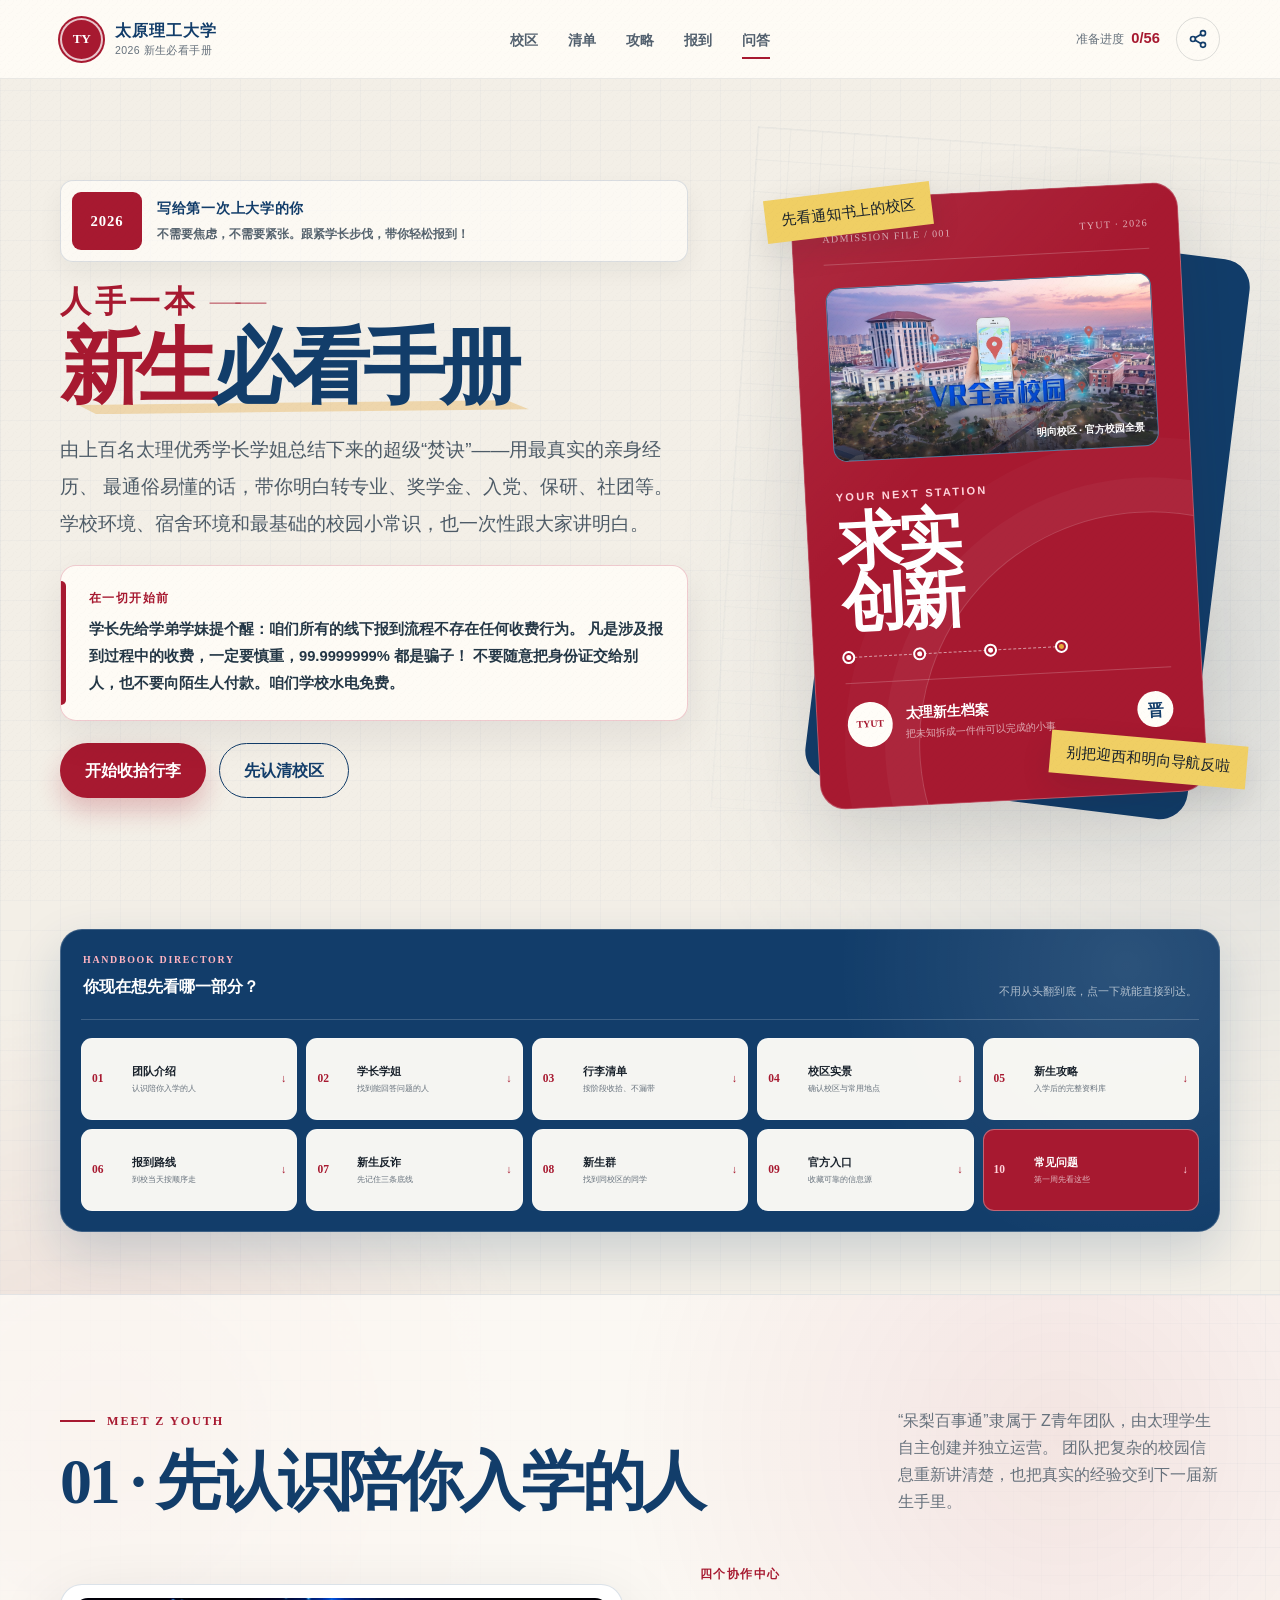
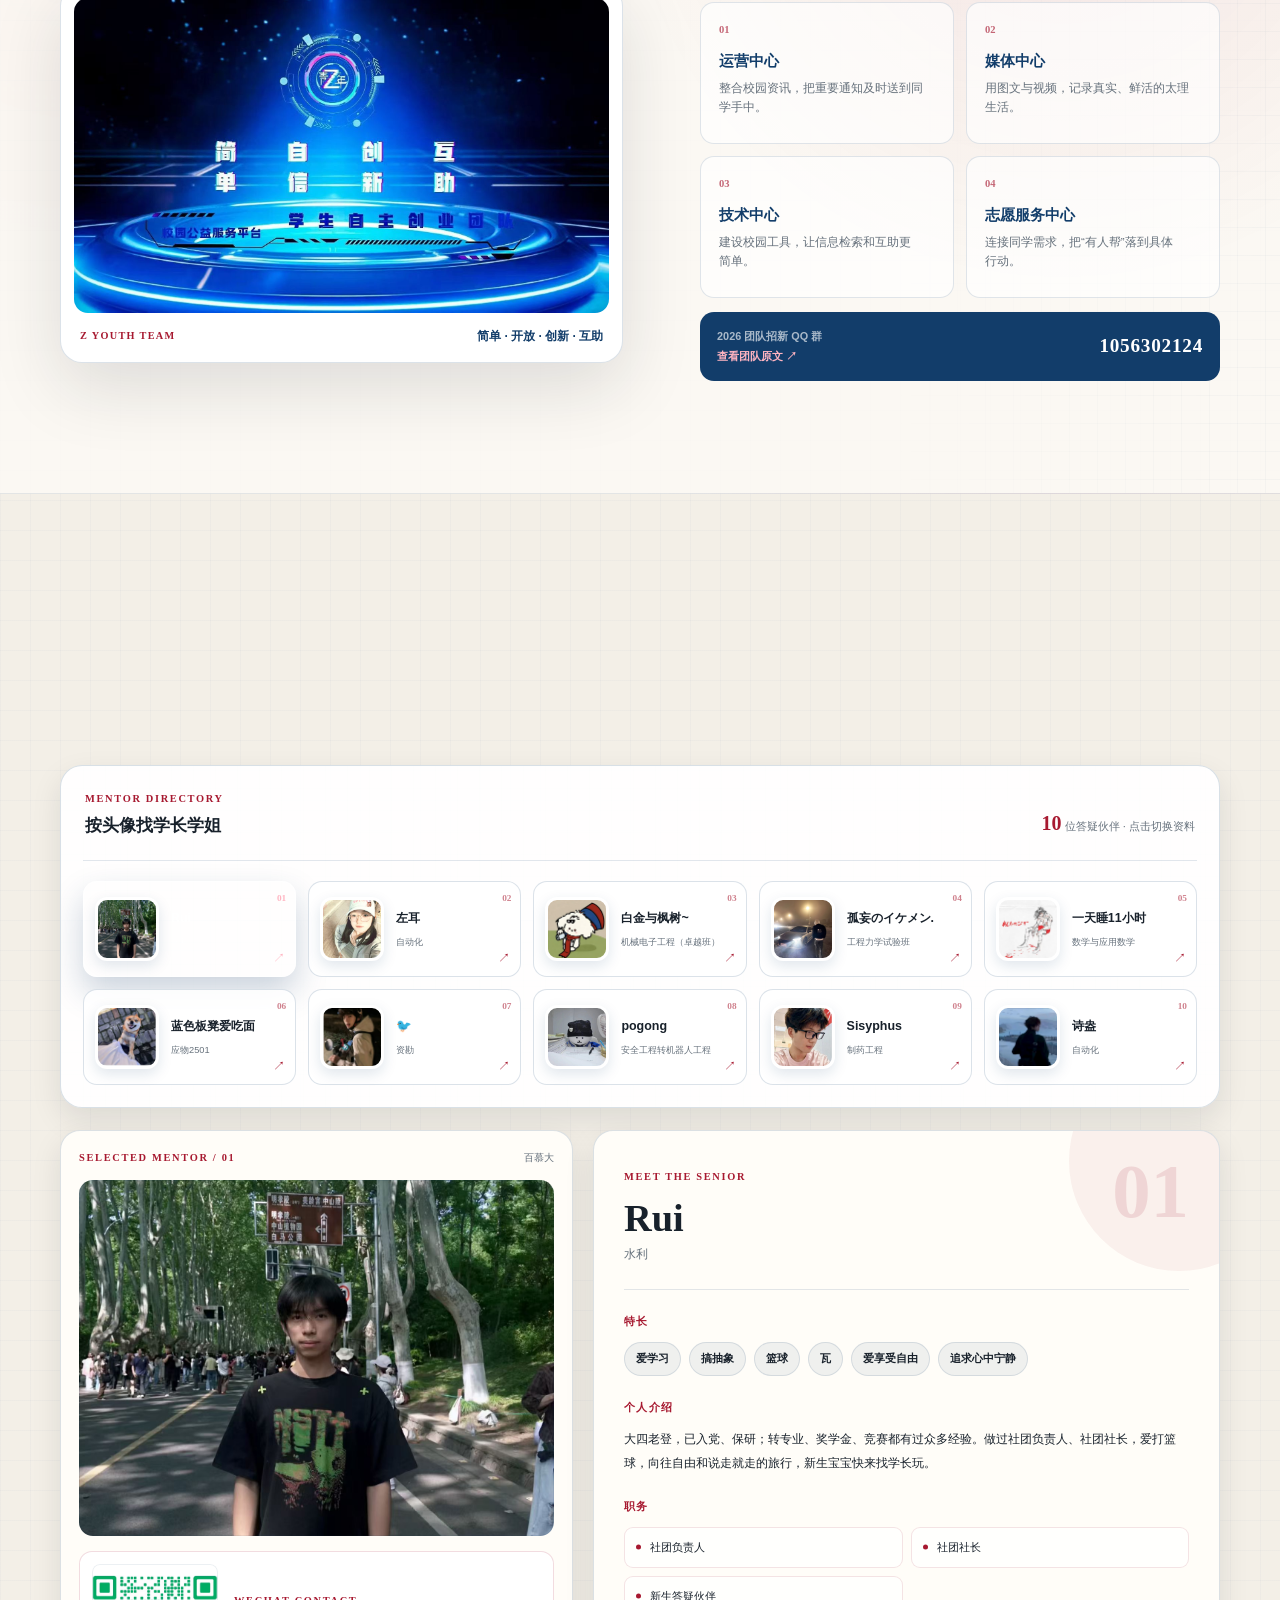
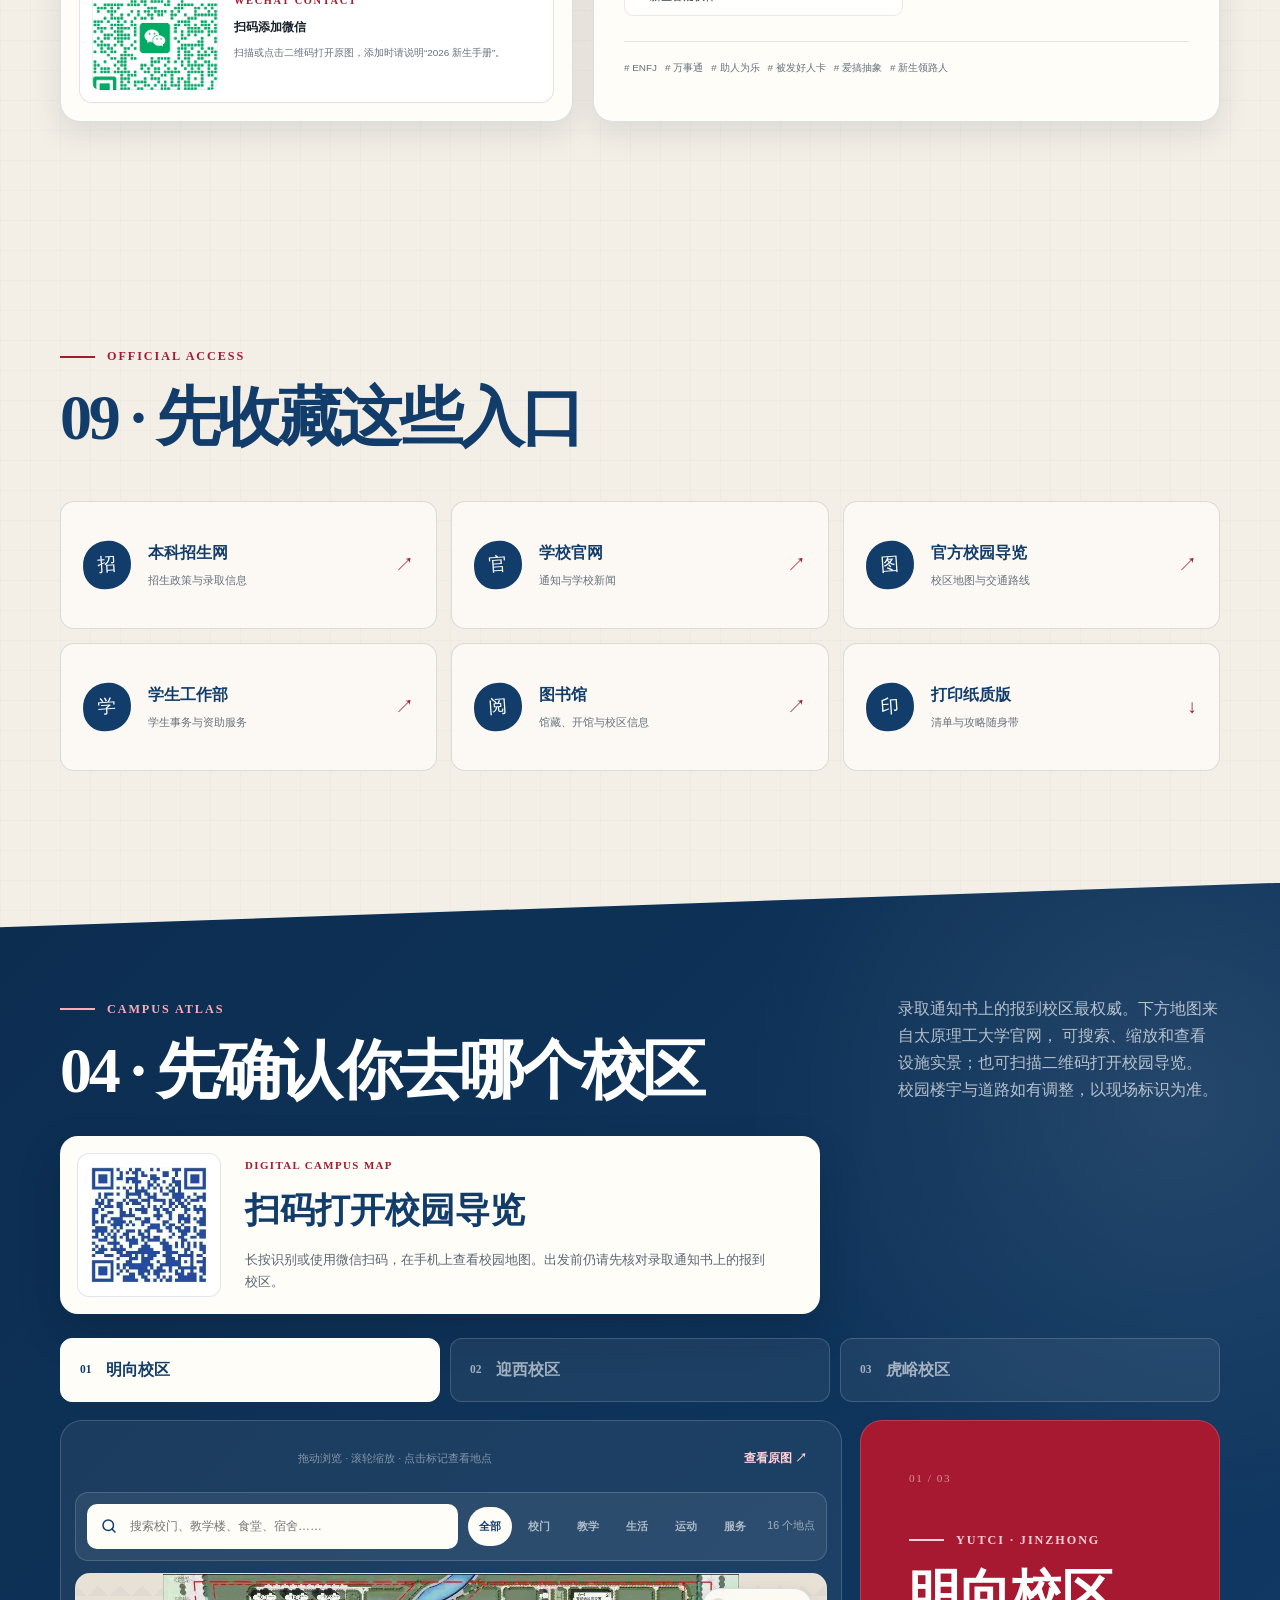
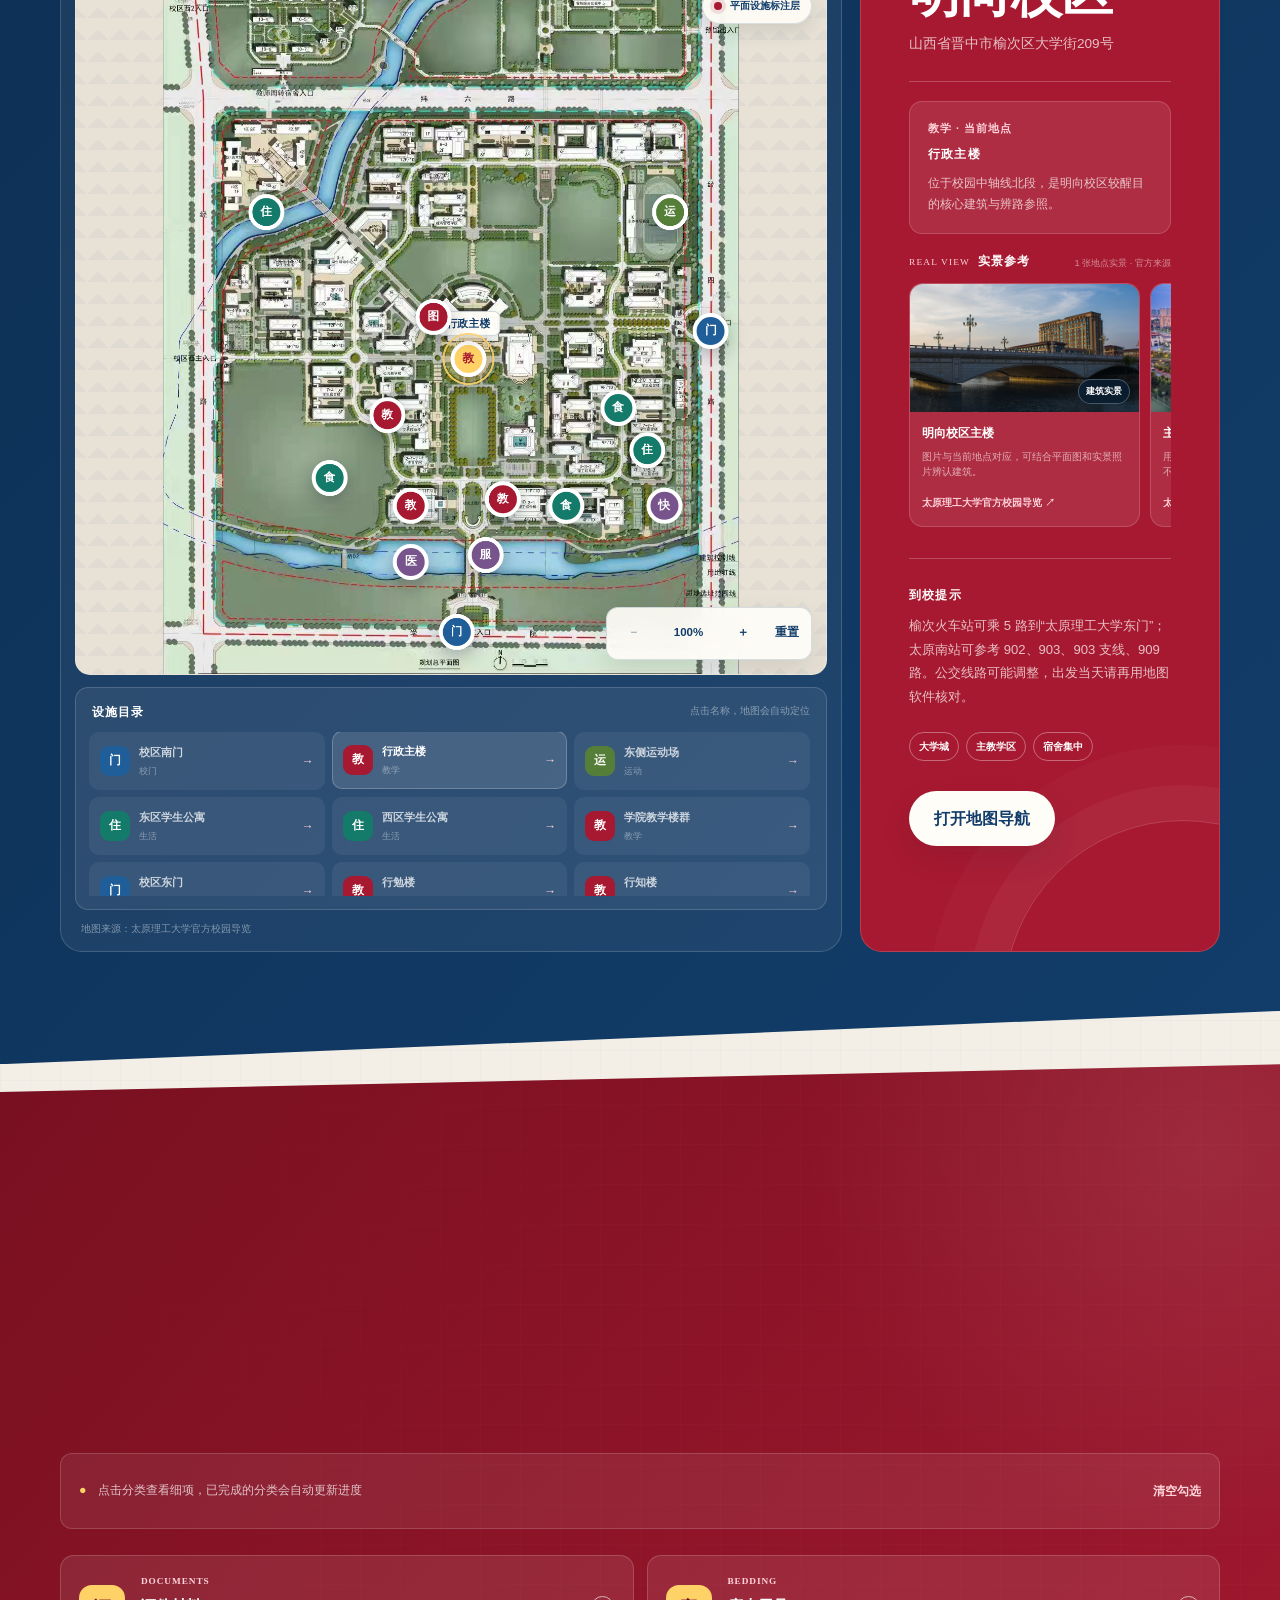
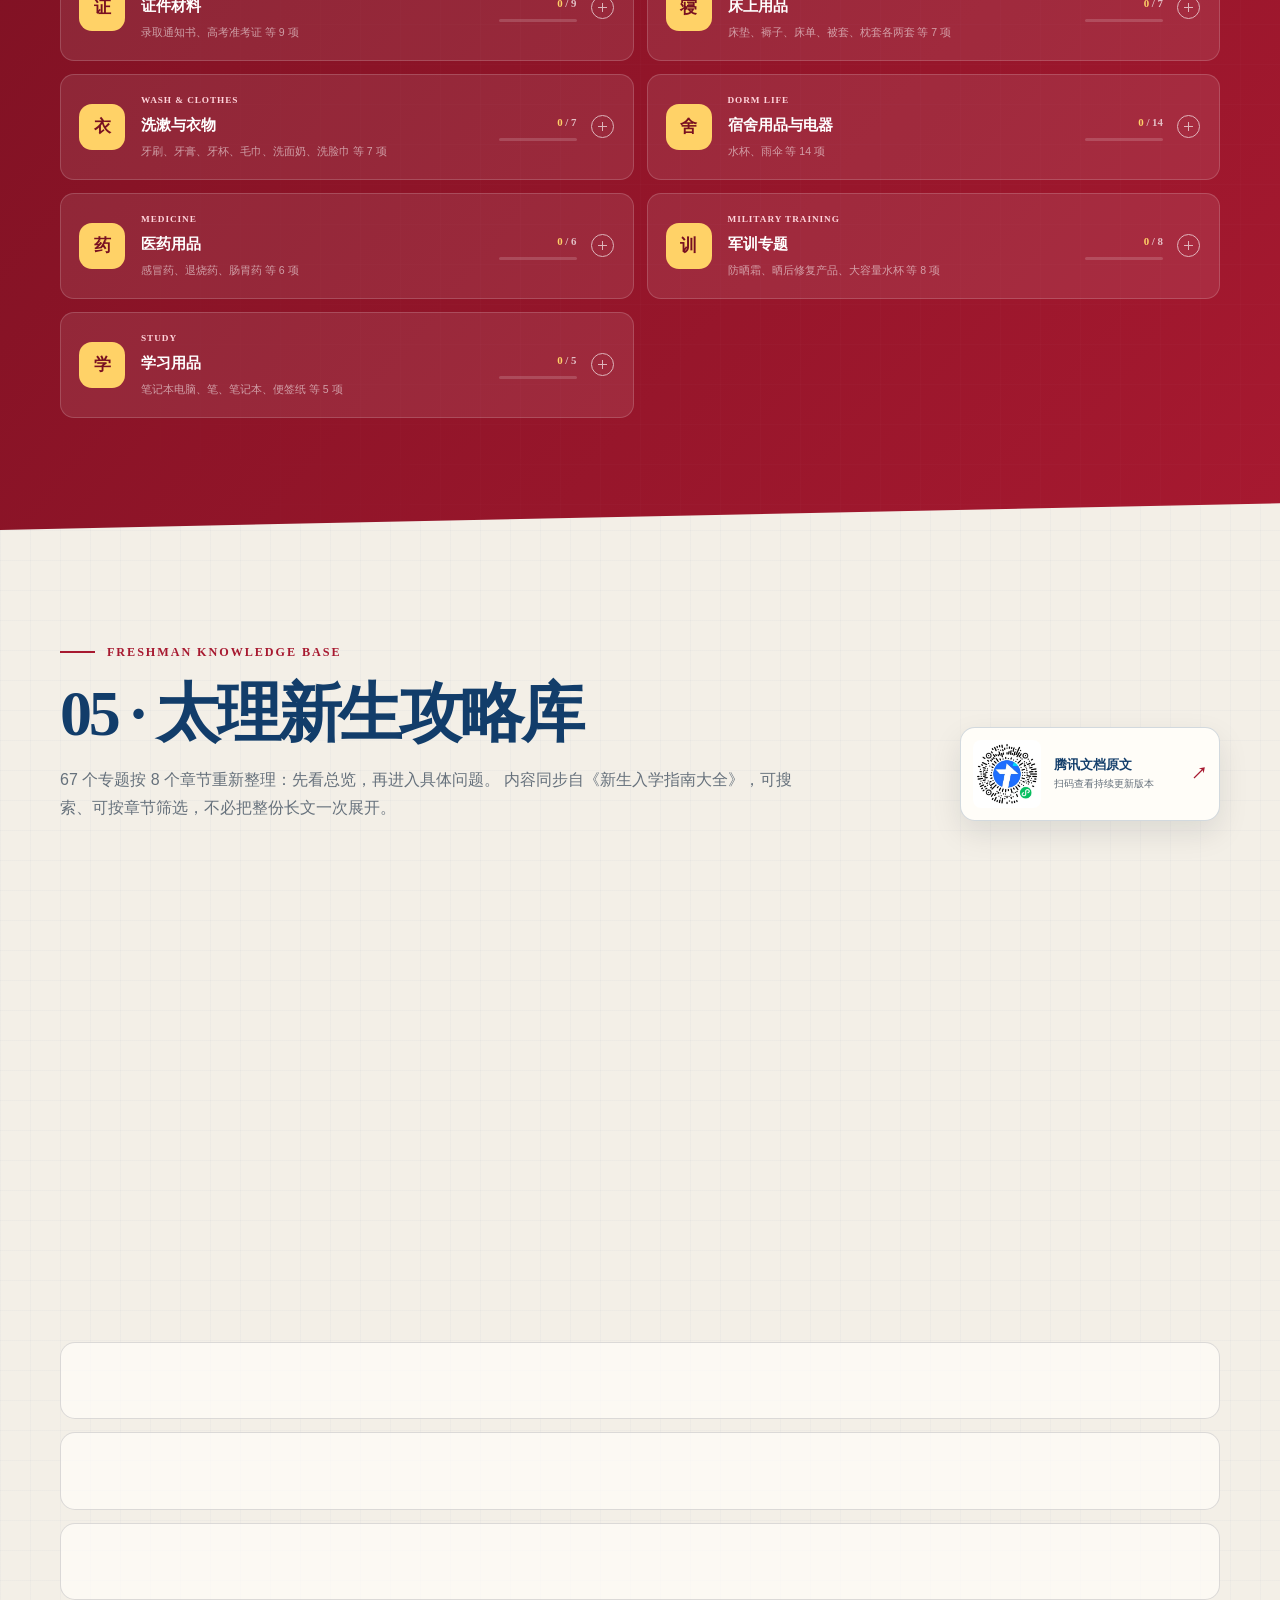
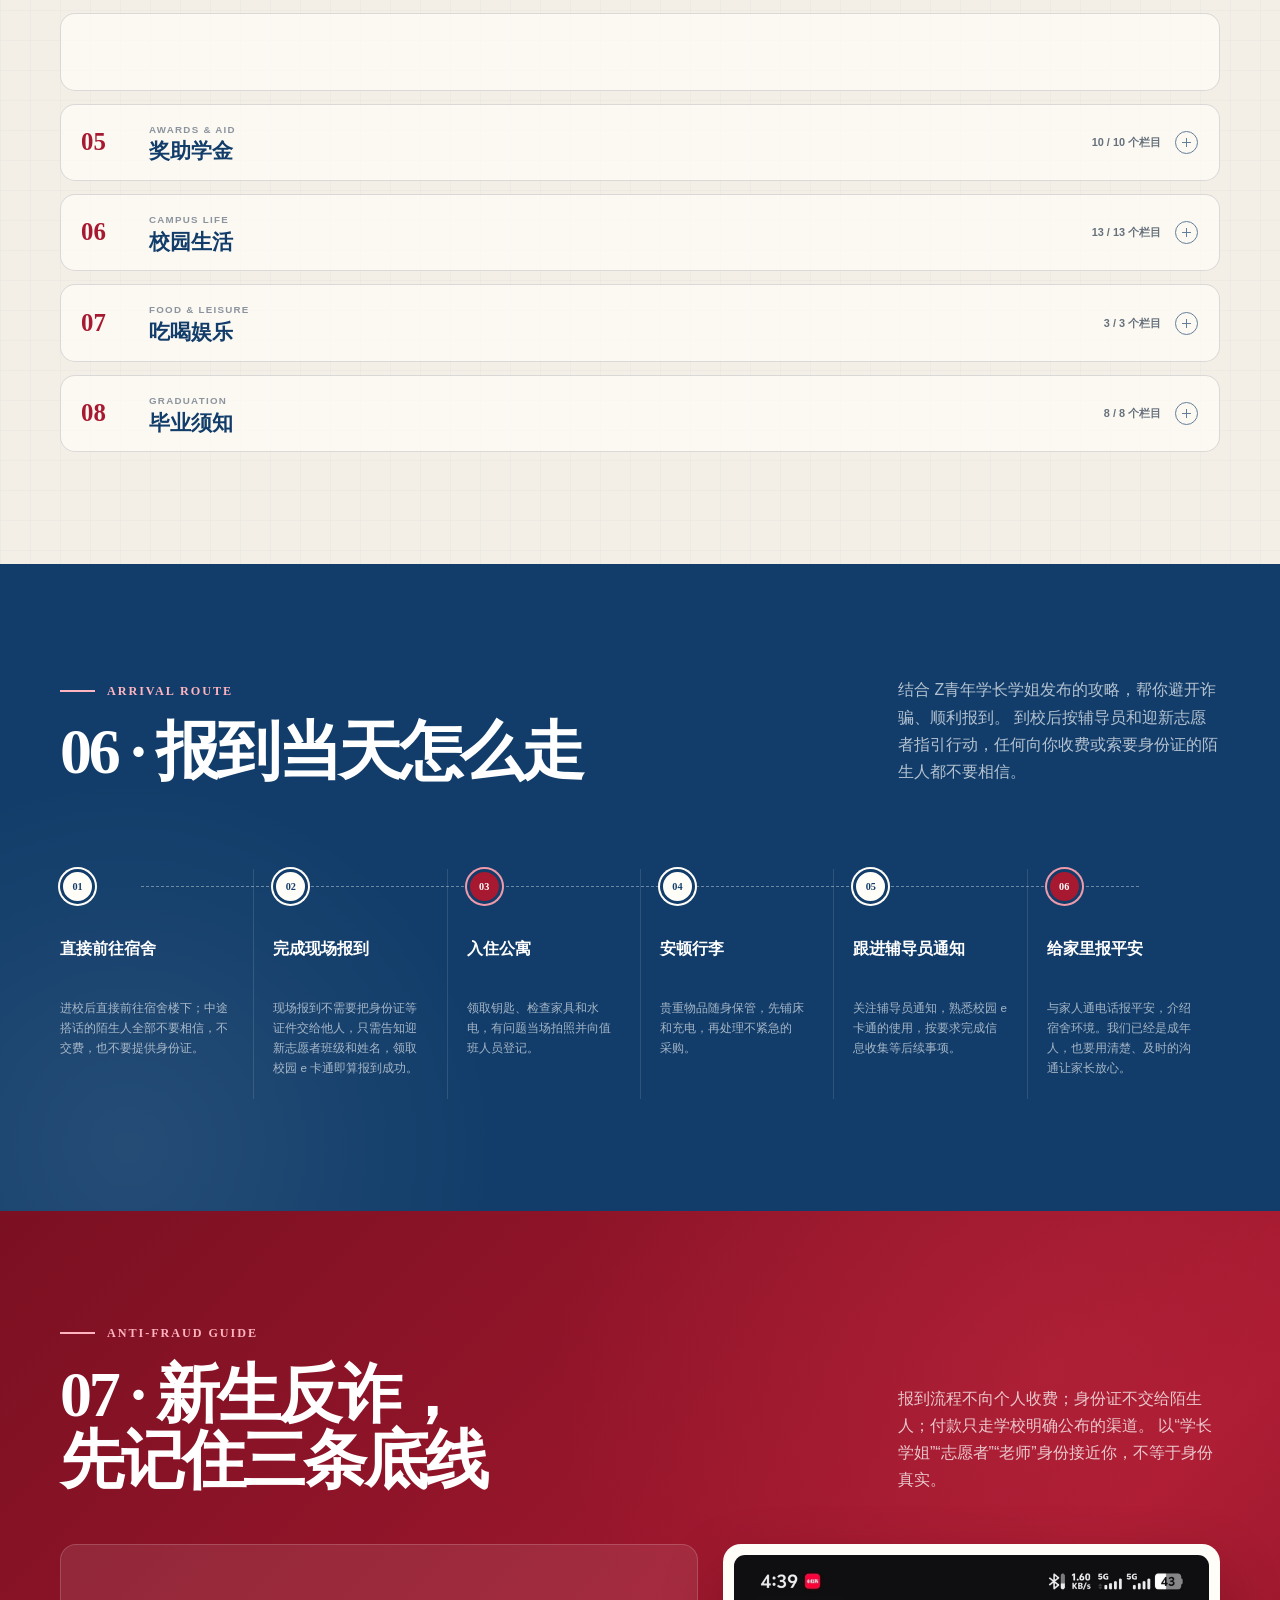
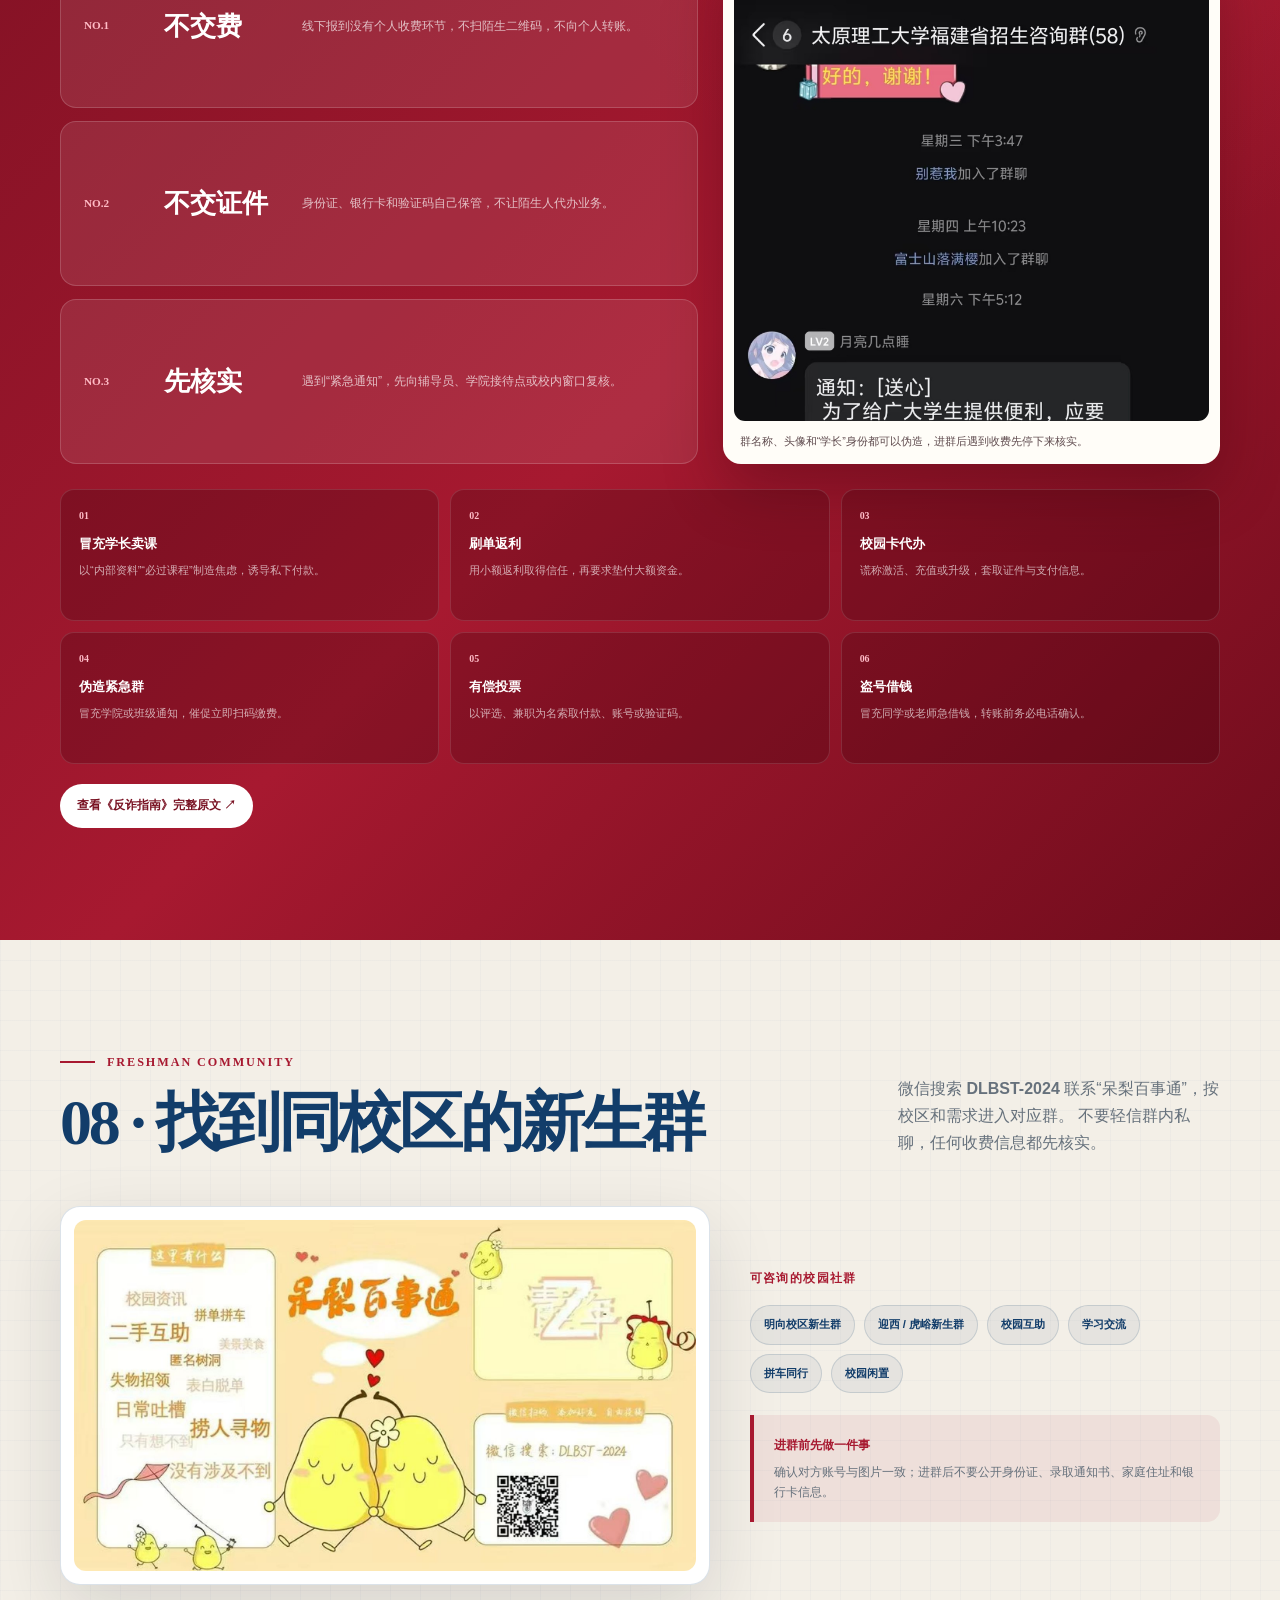
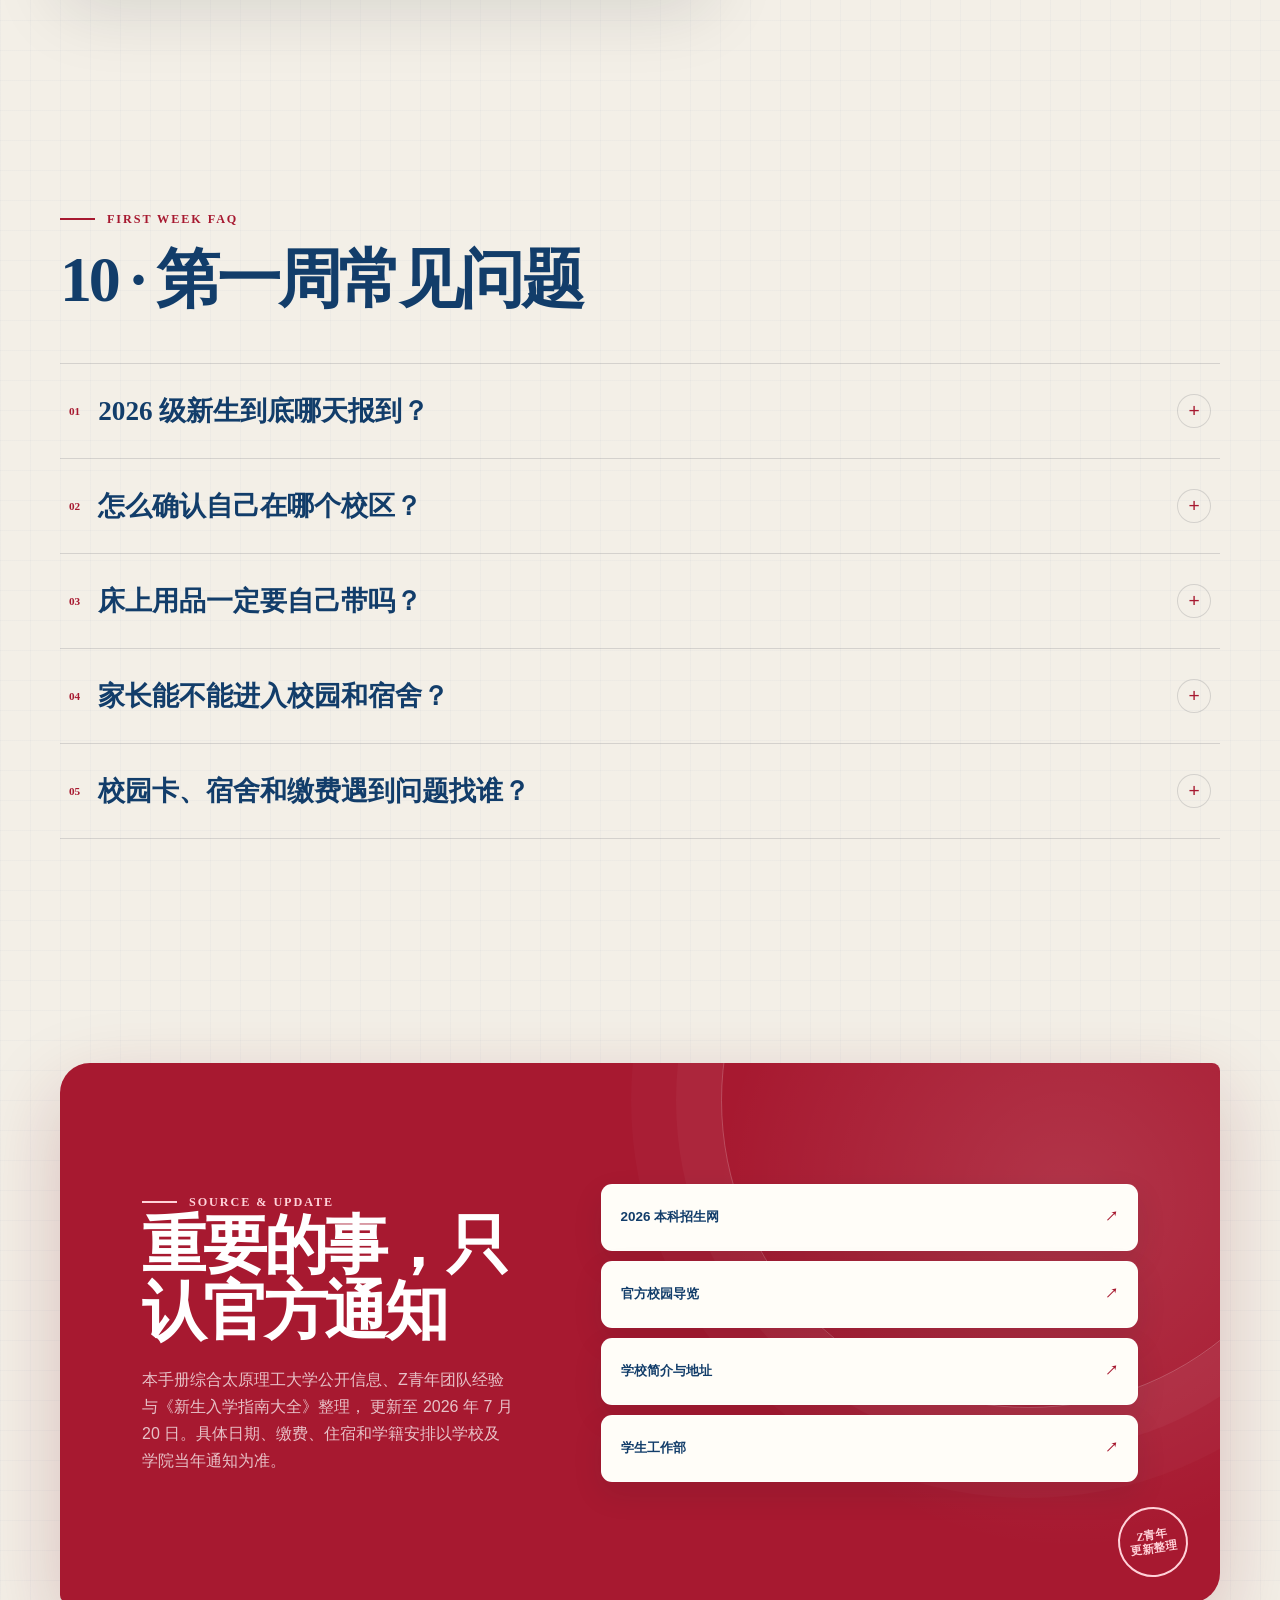
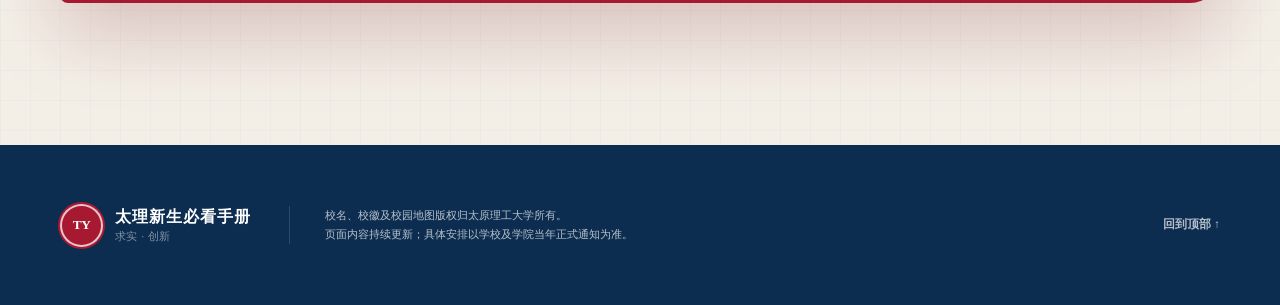
==== commit 671be69c: "feat: add smooth chapter directory navigation" ====
--- a/index.html
+++ b/index.html
@@ -115,6 +115,28 @@
           <span class="paper-note paper-note-two">别把迎西和明向导航反啦</span>
         </div>
       </section>
+
+      <nav class="chapter-index shell reveal" aria-label="新生手册章节导航">
+        <div class="chapter-index-heading">
+          <div>
+            <span>HANDBOOK DIRECTORY</span>
+            <strong>你现在想先看哪一部分？</strong>
+          </div>
+          <p>不用从头翻到底，点一下就能直接到达。</p>
+        </div>
+        <div class="chapter-index-grid">
+          <a class="chapter-jump" href="#team"><b>01</b><span><strong>团队介绍</strong><small>认识陪你入学的人</small></span><i>↓</i></a>
+          <a class="chapter-jump" href="#seniors"><b>02</b><span><strong>学长学姐</strong><small>找到能回答问题的人</small></span><i>↓</i></a>
+          <a class="chapter-jump" href="#checklist"><b>03</b><span><strong>行李清单</strong><small>按阶段收拾、不漏带</small></span><i>↓</i></a>
+          <a class="chapter-jump" href="#campus"><b>04</b><span><strong>校区实景</strong><small>确认校区与常用地点</small></span><i>↓</i></a>
+          <a class="chapter-jump" href="#guide"><b>05</b><span><strong>新生攻略</strong><small>入学后的完整资料库</small></span><i>↓</i></a>
+          <a class="chapter-jump" href="#arrival"><b>06</b><span><strong>报到路线</strong><small>到校当天按顺序走</small></span><i>↓</i></a>
+          <a class="chapter-jump" href="#antifraud"><b>07</b><span><strong>新生反诈</strong><small>先记住三条底线</small></span><i>↓</i></a>
+          <a class="chapter-jump" href="#freshman-group"><b>08</b><span><strong>新生群</strong><small>找到同校区的同学</small></span><i>↓</i></a>
+          <a class="chapter-jump" href="#official-access"><b>09</b><span><strong>官方入口</strong><small>收藏可靠的信息源</small></span><i>↓</i></a>
+          <a class="chapter-jump" href="#faq"><b>10</b><span><strong>常见问题</strong><small>第一周先看这些</small></span><i>↓</i></a>
+        </div>
+      </nav>
 
       <section class="team-section" id="team">
         <div class="shell section-space">
--- a/styles.css
+++ b/styles.css
@@ -20,6 +20,181 @@
   --progress-offset: 327;
 }
 
+/* Opening chapter directory */
+
+.chapter-index {
+  position: relative;
+  z-index: 5;
+  overflow: hidden;
+  padding: 20px;
+  margin-top: -4px;
+  margin-bottom: 62px;
+  color: #fff;
+  background:
+    radial-gradient(circle at 92% 12%, rgba(255, 255, 255, 0.11), transparent 18rem),
+    var(--tyut-blue);
+  border: 1px solid rgba(255, 255, 255, 0.18);
+  border-radius: 22px;
+  box-shadow: 0 20px 50px rgba(18, 61, 106, 0.18);
+}
+
+.chapter-index-heading {
+  display: flex;
+  align-items: end;
+  justify-content: space-between;
+  gap: 26px;
+  padding: 2px 2px 18px;
+  border-bottom: 1px solid rgba(255, 255, 255, 0.18);
+}
+
+.chapter-index-heading > div {
+  display: grid;
+  gap: 4px;
+}
+
+.chapter-index-heading span {
+  color: #ffb4c1;
+  font-family: Georgia, serif;
+  font-size: 0.62rem;
+  font-weight: 900;
+  letter-spacing: 0.17em;
+}
+
+.chapter-index-heading strong {
+  font-size: 1.02rem;
+}
+
+.chapter-index-heading p {
+  margin: 0;
+  color: rgba(255, 255, 255, 0.64);
+  font-size: 0.67rem;
+}
+
+.chapter-index-grid {
+  display: grid;
+  grid-template-columns: repeat(5, minmax(0, 1fr));
+  gap: 9px;
+  padding-top: 18px;
+}
+
+.chapter-jump {
+  position: relative;
+  display: grid;
+  min-width: 0;
+  min-height: 82px;
+  grid-template-columns: 31px minmax(0, 1fr) auto;
+  align-items: center;
+  gap: 9px;
+  padding: 12px 10px;
+  color: var(--ink);
+  background: rgba(255, 253, 248, 0.96);
+  border: 1px solid rgba(255, 255, 255, 0.28);
+  border-radius: 11px;
+  transition: transform 180ms ease, background 180ms ease, box-shadow 180ms ease;
+}
+
+.chapter-jump:hover,
+.chapter-jump:focus-visible {
+  z-index: 1;
+  background: #fff;
+  box-shadow: 0 10px 24px rgba(4, 24, 45, 0.24);
+  outline: none;
+  transform: translateY(-2px);
+}
+
+.chapter-jump.is-active {
+  color: #fff;
+  background: var(--tyut-red);
+  border-color: rgba(255, 255, 255, 0.32);
+}
+
+.chapter-jump > b {
+  color: var(--tyut-red);
+  font-family: Georgia, serif;
+  font-size: 0.72rem;
+}
+
+.chapter-jump.is-active > b,
+.chapter-jump.is-active > i {
+  color: #ffd2da;
+}
+
+.chapter-jump > span {
+  display: grid;
+  gap: 2px;
+  min-width: 0;
+}
+
+.chapter-jump > span strong,
+.chapter-jump > span small {
+  overflow: hidden;
+  text-overflow: ellipsis;
+  white-space: nowrap;
+}
+
+.chapter-jump > span strong {
+  font-size: 0.68rem;
+}
+
+.chapter-jump > span small {
+  color: var(--muted);
+  font-size: 0.5rem;
+}
+
+.chapter-jump.is-active > span small {
+  color: rgba(255, 255, 255, 0.68);
+}
+
+.chapter-jump > i {
+  color: var(--tyut-red);
+  font-size: 0.68rem;
+  font-style: normal;
+}
+
+@media screen and (max-width: 980px) {
+  .chapter-index-grid {
+    grid-template-columns: repeat(3, minmax(0, 1fr));
+  }
+}
+
+@media screen and (max-width: 640px) {
+  .chapter-index {
+    width: min(100% - 28px, 1160px);
+    padding: 14px;
+    margin-bottom: 44px;
+    border-radius: 17px;
+  }
+
+  .chapter-index-heading {
+    align-items: flex-start;
+    flex-direction: column;
+    gap: 6px;
+    padding-bottom: 13px;
+  }
+
+  .chapter-index-grid {
+    grid-template-columns: repeat(2, minmax(0, 1fr));
+    gap: 7px;
+    padding-top: 13px;
+  }
+
+  .chapter-jump {
+    min-height: 72px;
+    grid-template-columns: 25px minmax(0, 1fr) auto;
+    gap: 7px;
+    padding: 9px 8px;
+    border-radius: 9px;
+  }
+
+  .chapter-jump > span strong {
+    font-size: 0.61rem;
+  }
+
+  .chapter-jump > span small {
+    font-size: 0.46rem;
+  }
+}
+
 *,
 *::before,
 *::after {
@@ -5724,6 +5899,12 @@
   background-size: 386%;
 }
 
+.senior-avatar.is-guide-motorcycle,
+.senior-selected-photo.is-guide-motorcycle {
+  background-position: 15% 16.5%;
+  background-size: 343%;
+}
+
 .senior-person-copy {
   display: grid;
   gap: 5px;
@@ -5782,6 +5963,10 @@
   box-shadow: var(--shadow-small);
 }
 
+.senior-selected-media {
+  align-self: start;
+}
+
 .senior-selected-topline {
   display: flex;
   align-items: center;
@@ -5793,6 +5978,15 @@
 .senior-selected-topline small {
   color: var(--muted);
   font-size: 0.64rem;
+}
+
+.senior-photo-gallery {
+  display: grid;
+  gap: 10px;
+}
+
+.senior-photo-gallery.has-multiple {
+  grid-template-columns: repeat(2, minmax(0, 1fr));
 }
 
 .senior-selected-photo {
@@ -5802,6 +5996,10 @@
   background-size: cover;
   border-radius: 14px;
   box-shadow: inset 0 0 0 1px rgba(18, 61, 106, 0.08);
+}
+
+.senior-photo-gallery.has-multiple .senior-selected-photo {
+  aspect-ratio: 1;
 }
 
 .senior-contact-qr {
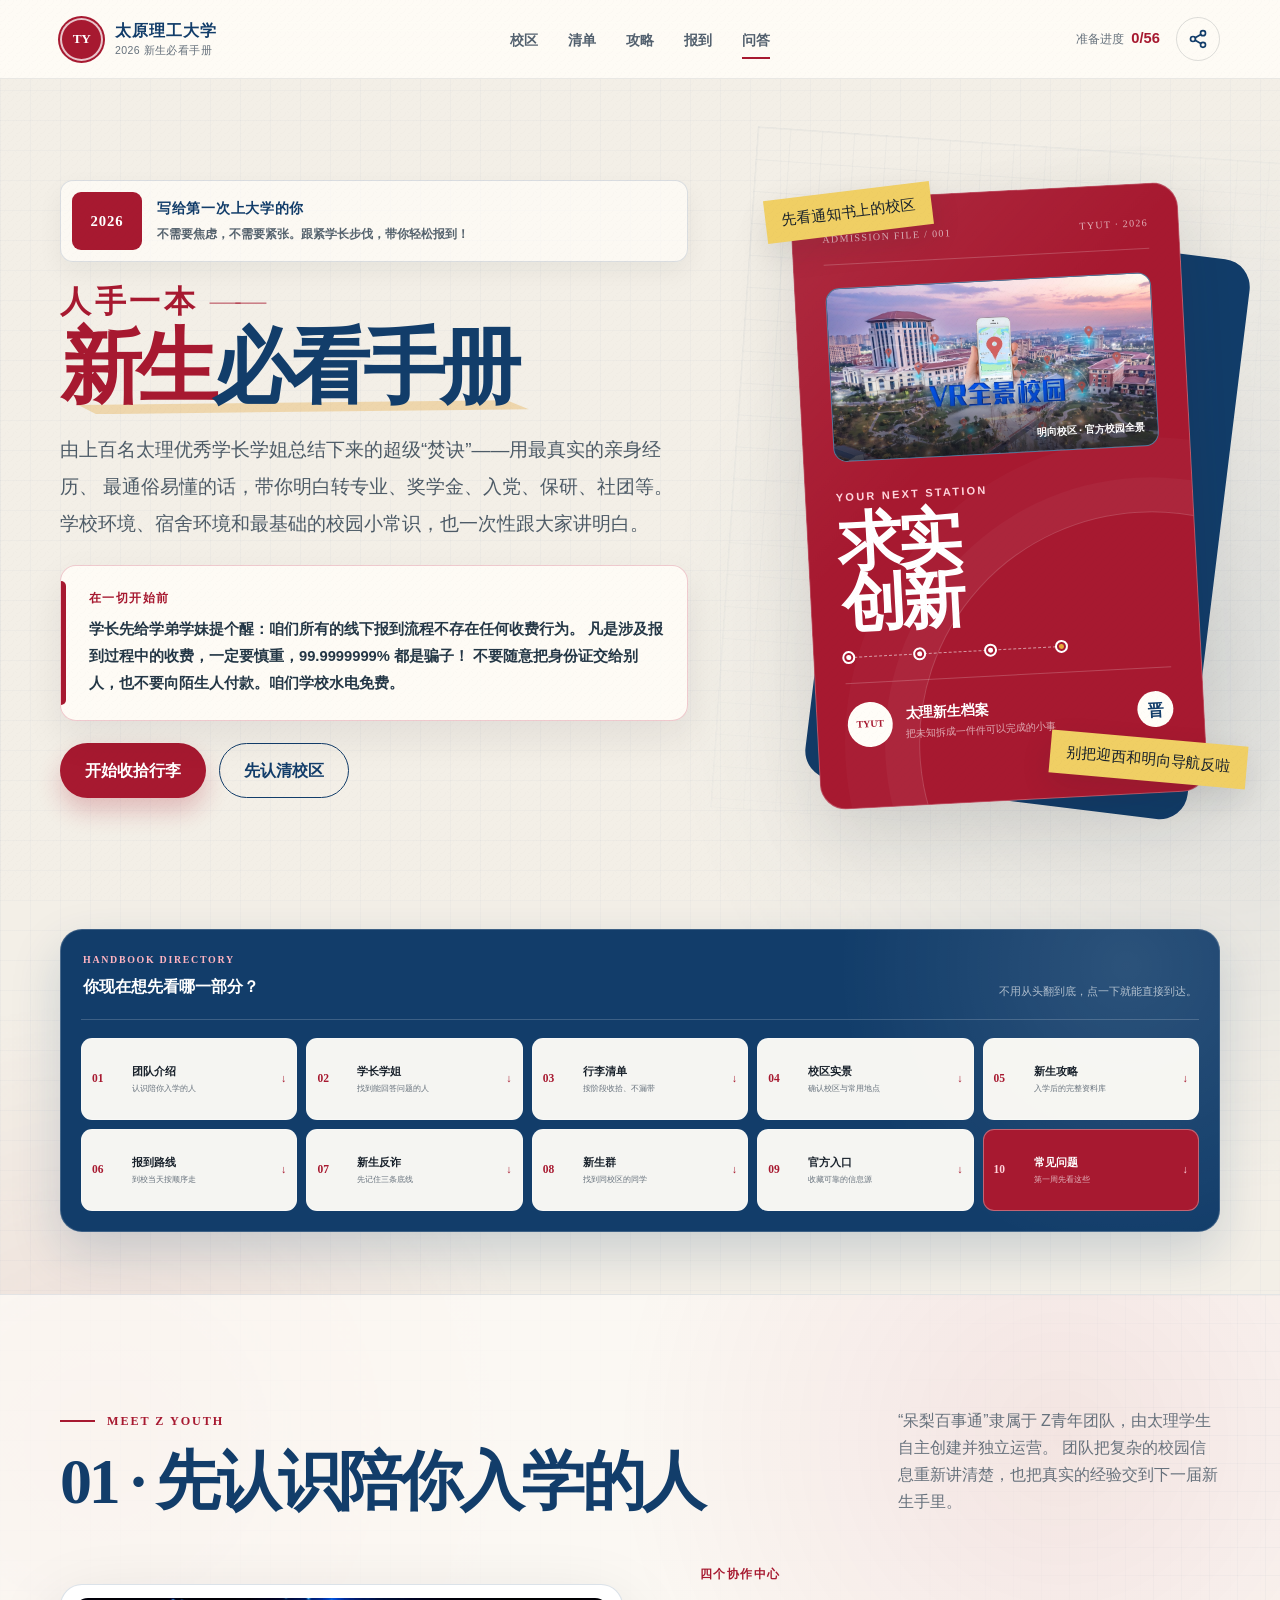
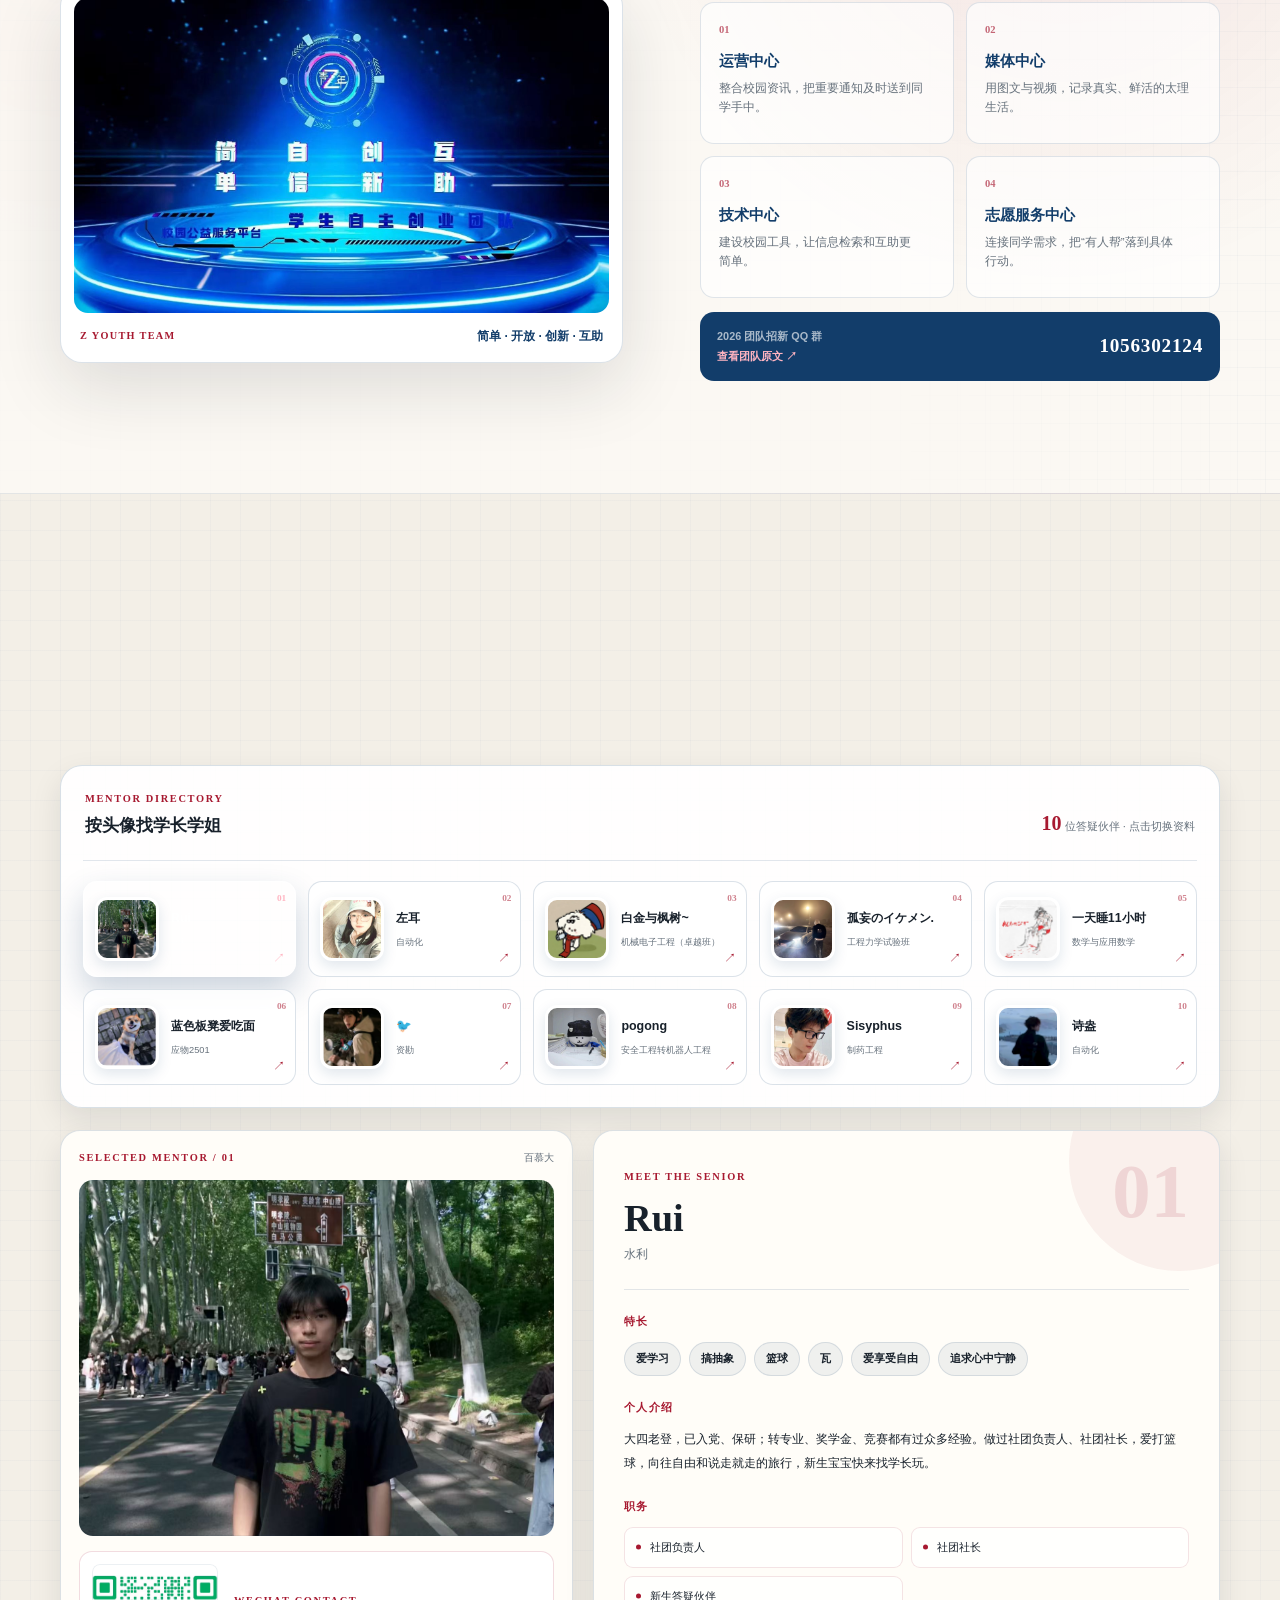
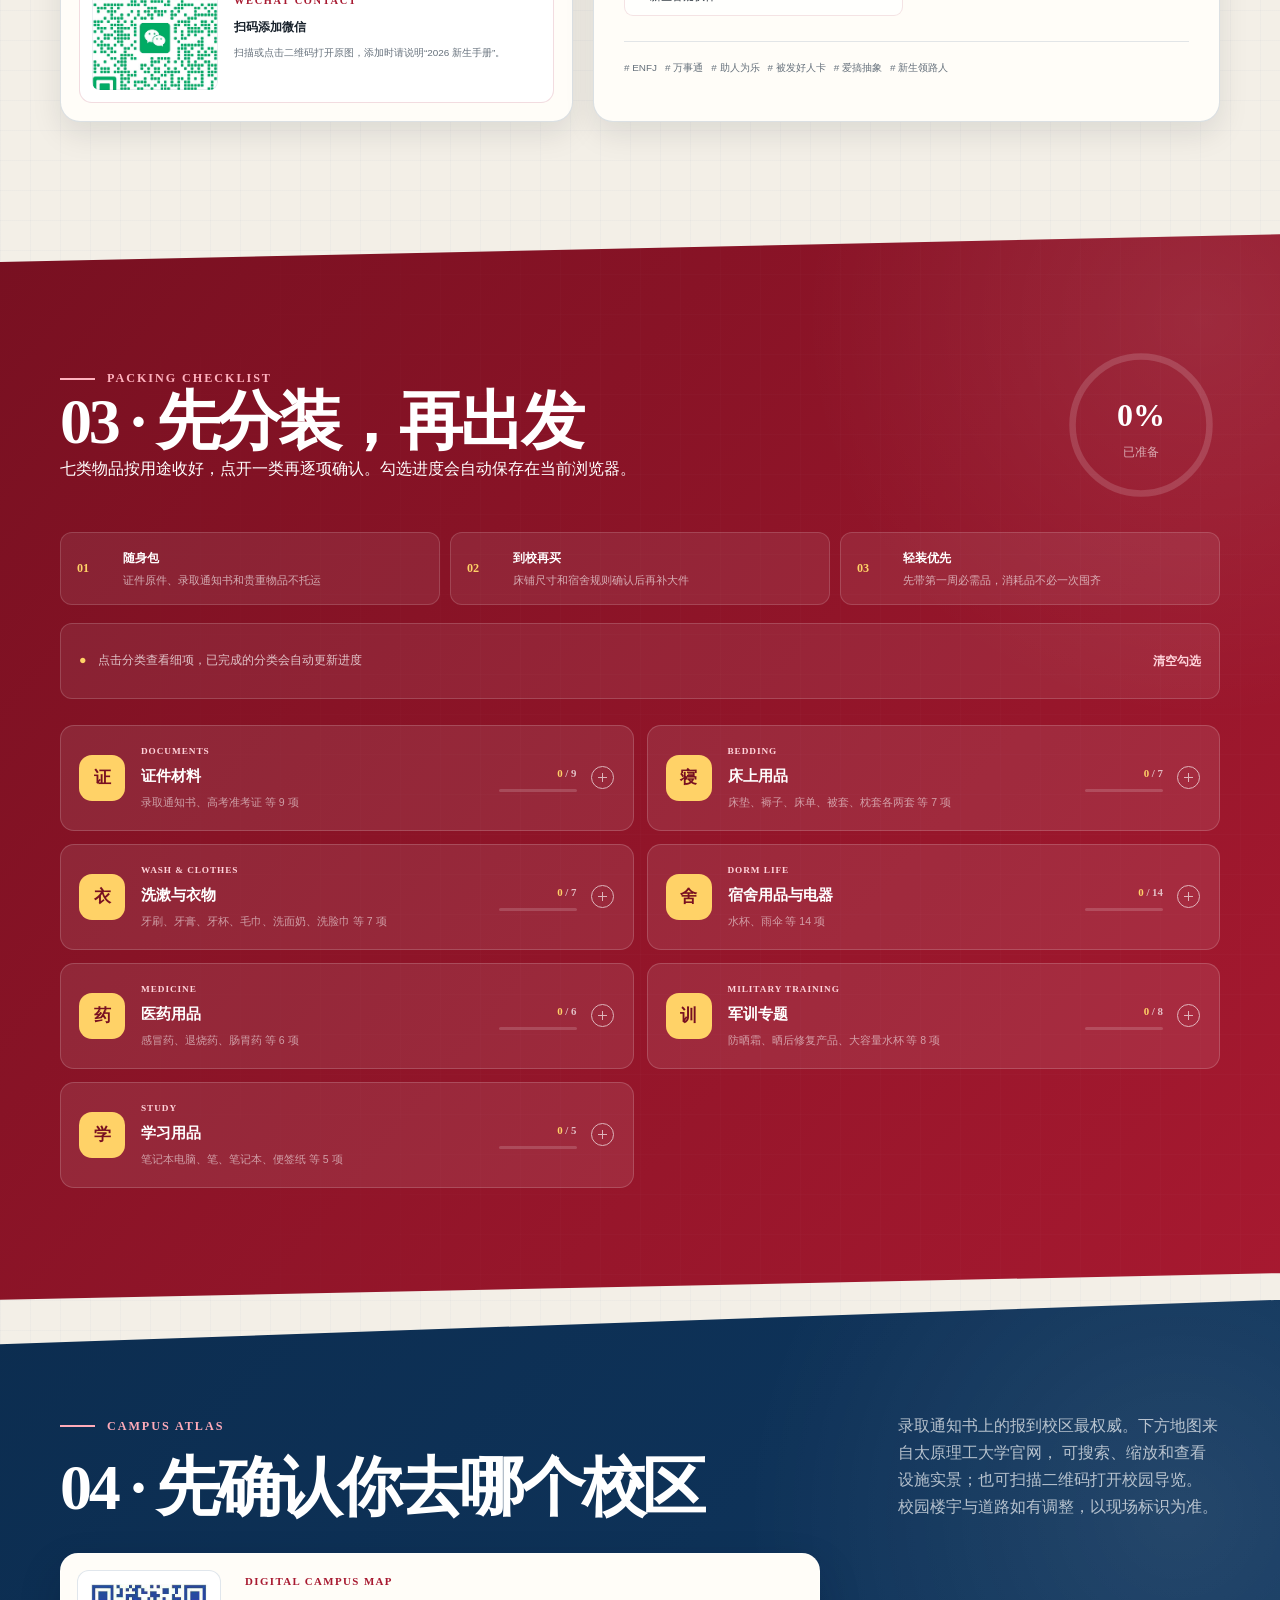
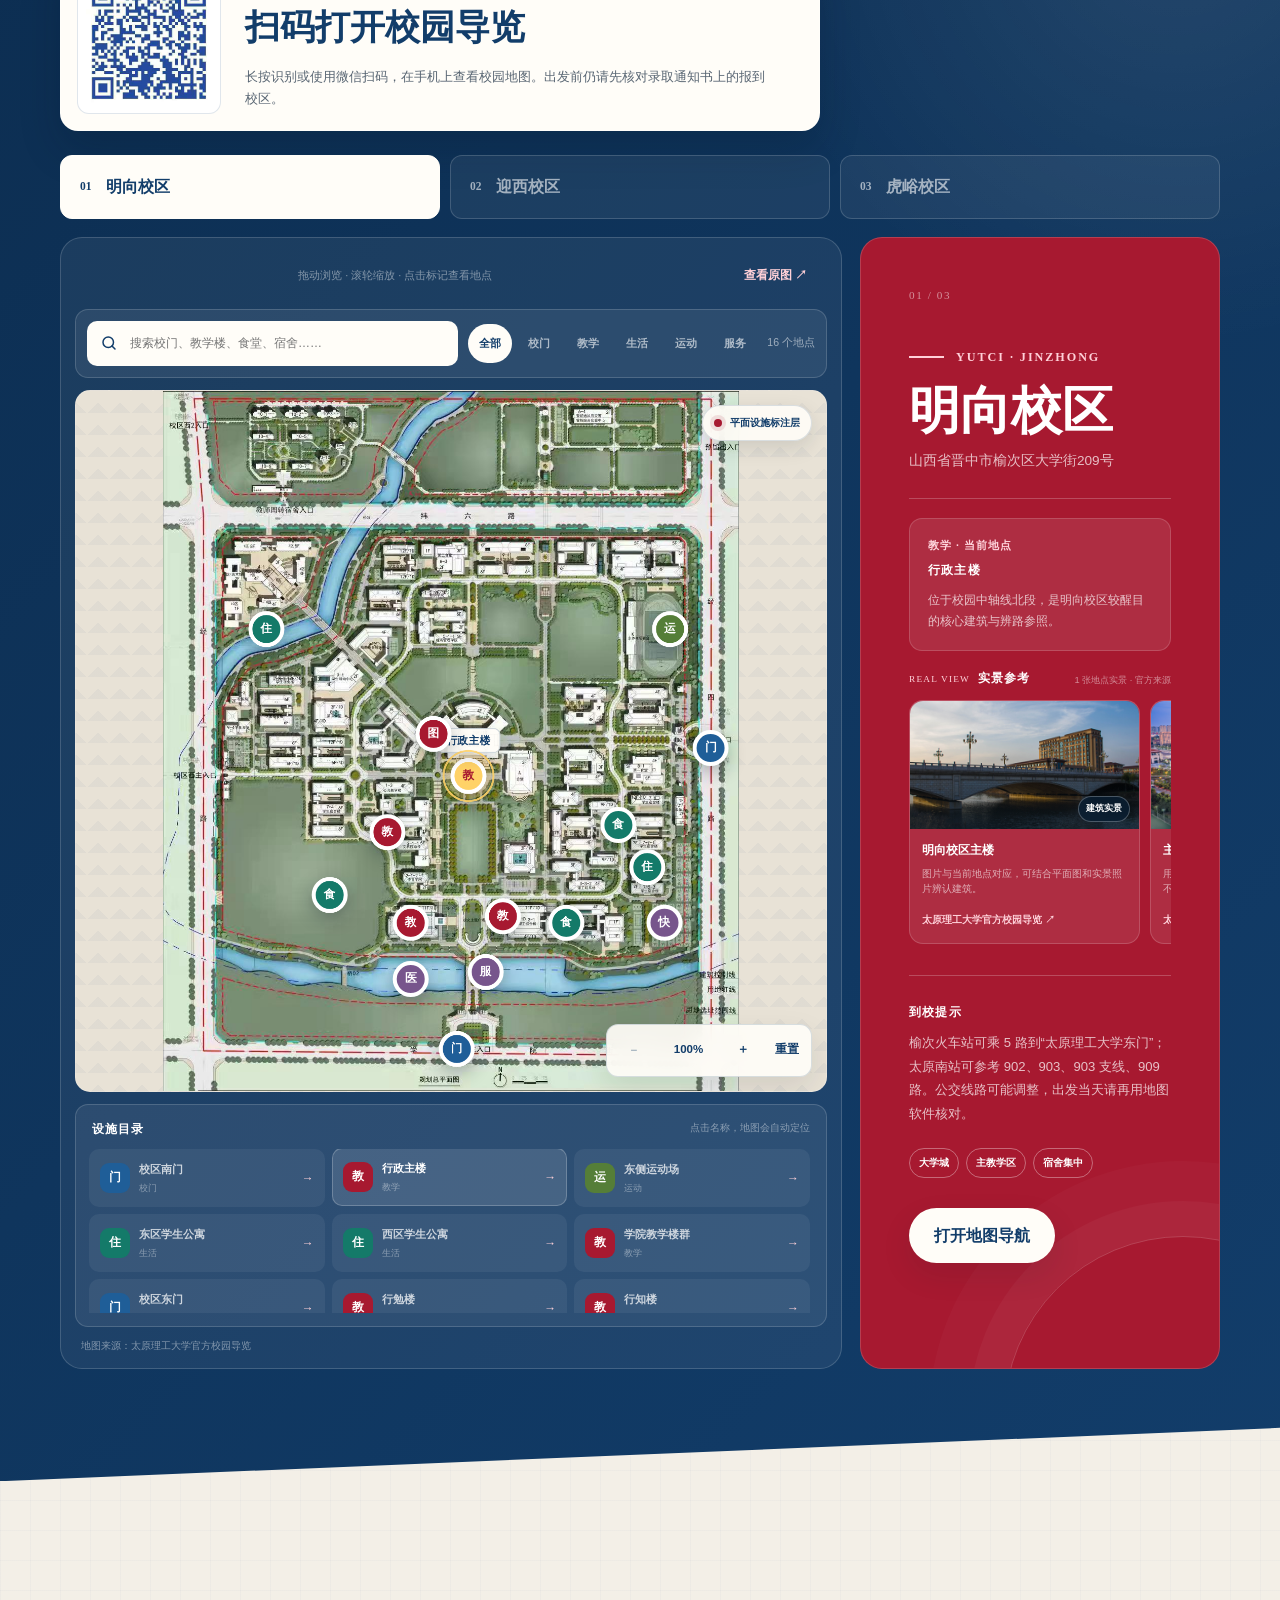
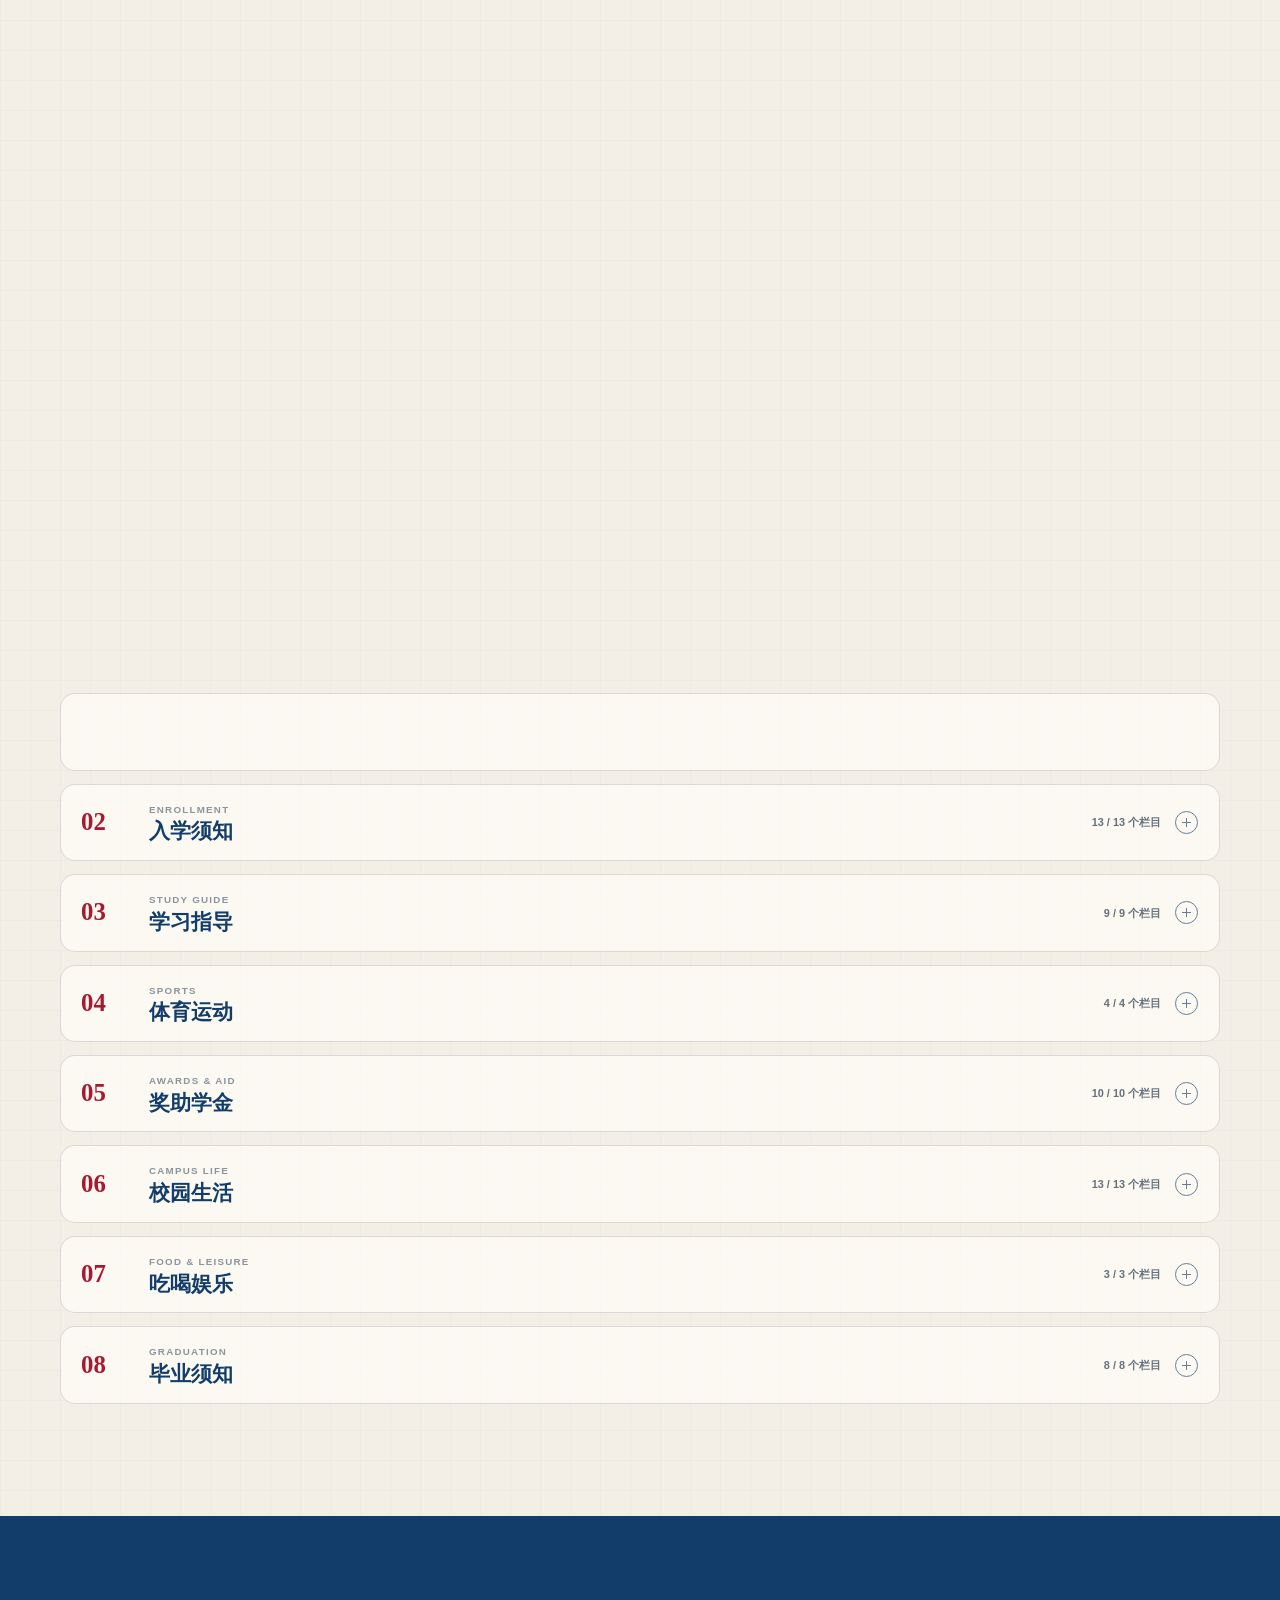
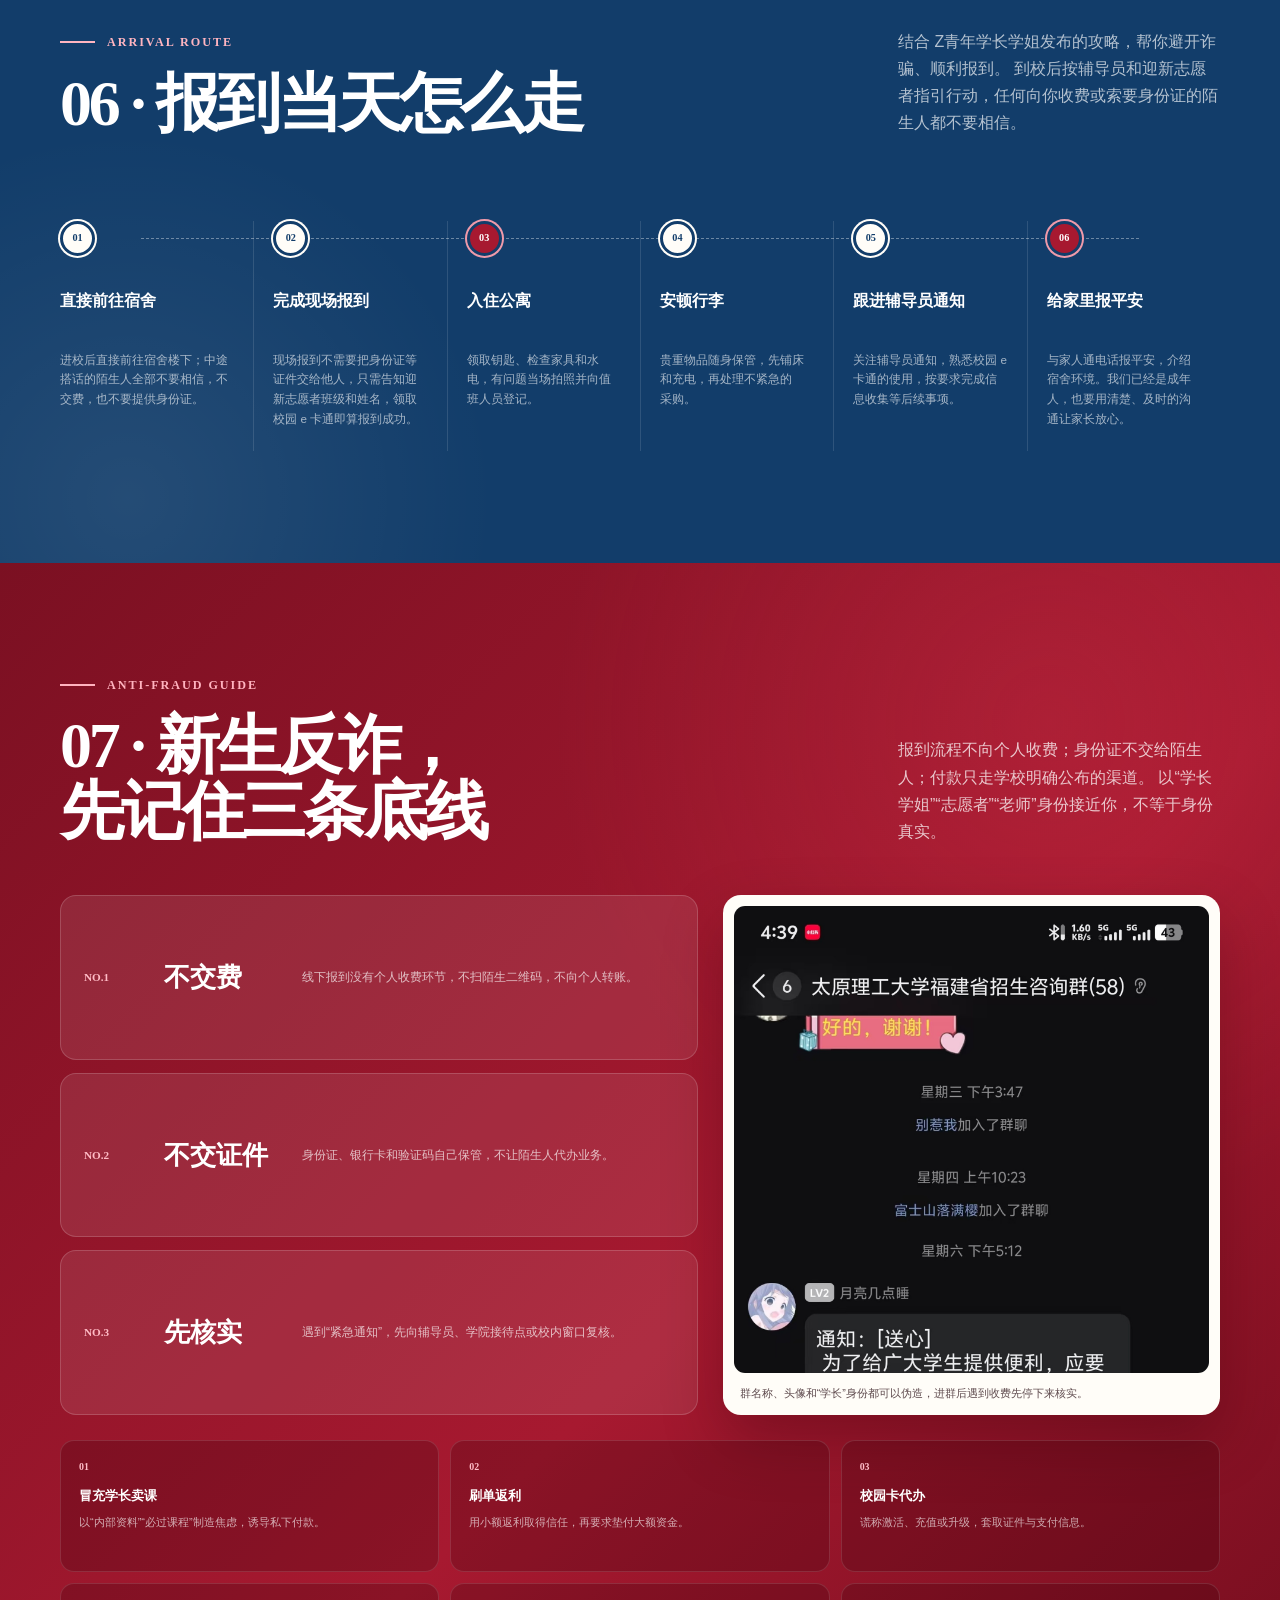
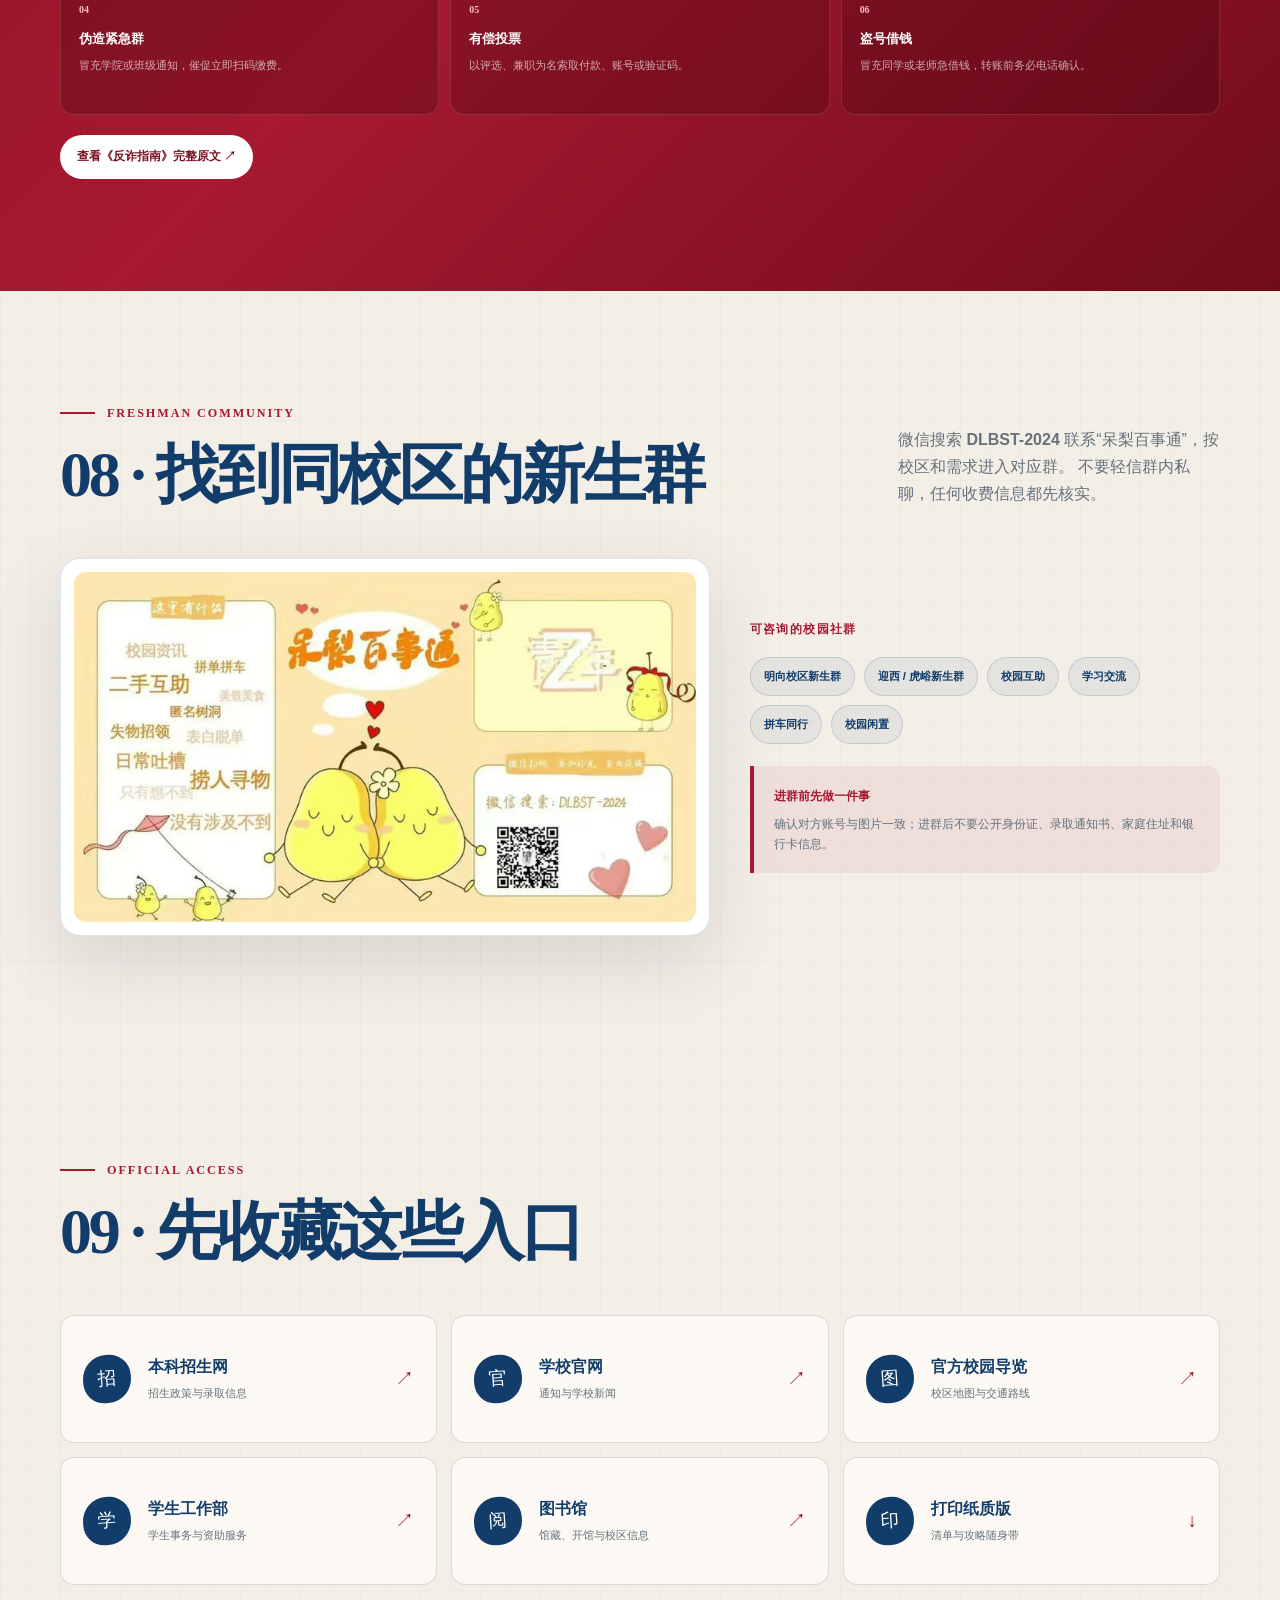
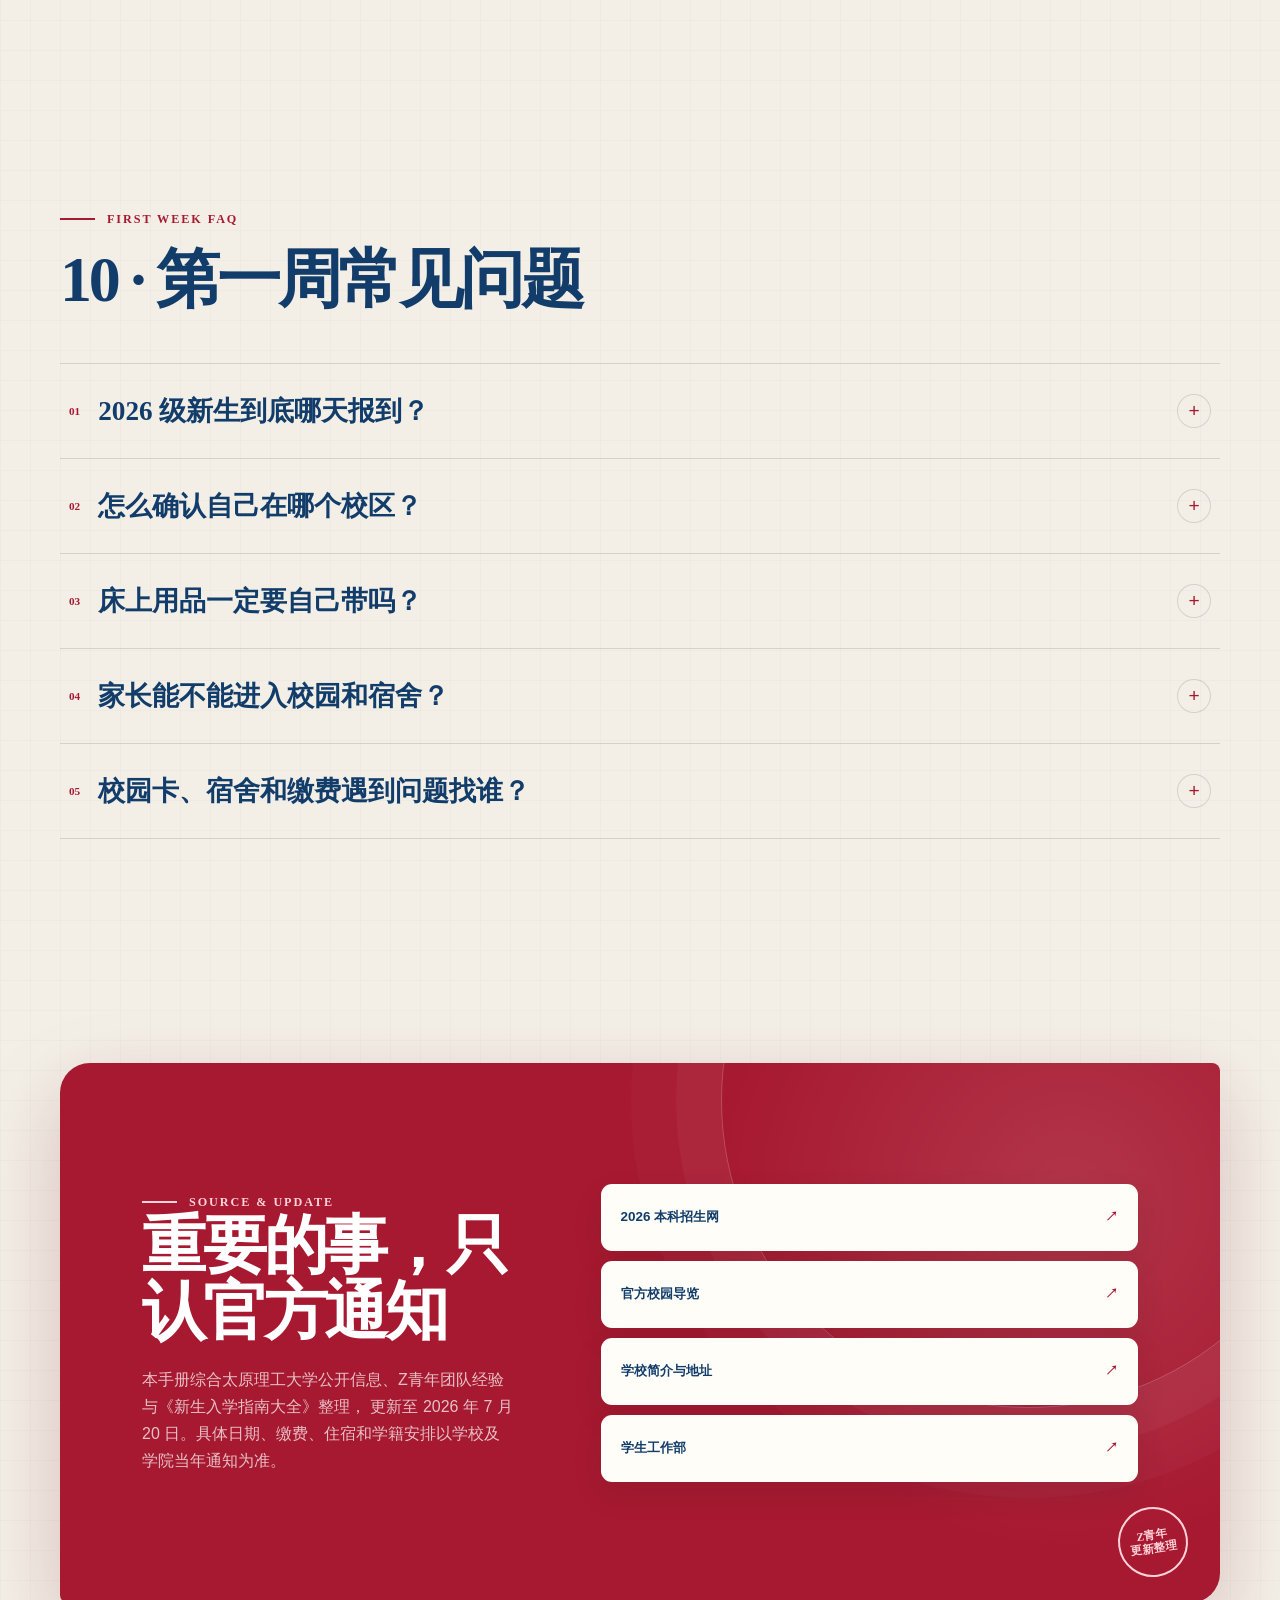
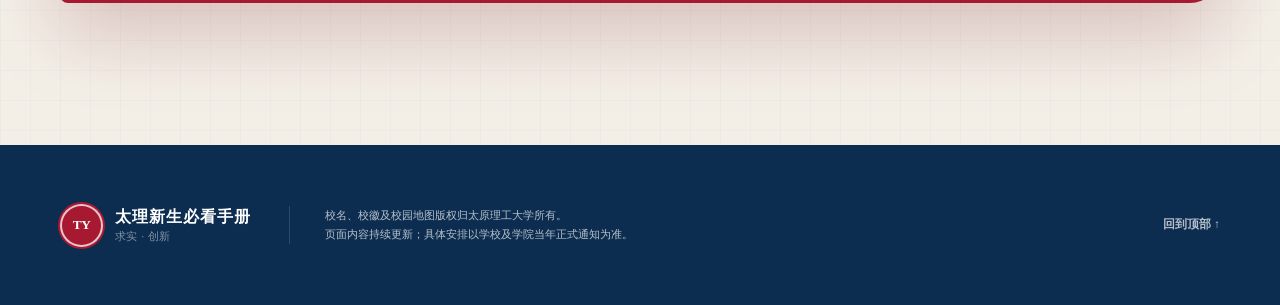
==== commit 134f2365: "fix: restore numerical section order" ====
--- a/index.html
+++ b/index.html
@@ -195,6 +195,306 @@
           <div class="senior-people-grid" data-senior-directory aria-label="学长学姐名单"></div>
         </div>
         <div class="senior-profile-view reveal" data-senior-profile aria-live="polite"></div>
+      </section>
+
+      <section class="checklist-section" id="checklist">
+        <div class="shell section-space">
+          <div class="checklist-intro reveal">
+            <div class="section-heading section-heading-light">
+              <p class="eyebrow">PACKING CHECKLIST</p>
+              <h2>03 · 先分装，再出发</h2>
+              <p>
+                七类物品按用途收好，点开一类再逐项确认。勾选进度会自动保存在当前浏览器。
+              </p>
+            </div>
+            <div class="progress-orbit" aria-label="行李准备进度">
+              <svg viewBox="0 0 120 120" aria-hidden="true">
+                <circle class="progress-track" cx="60" cy="60" r="52"></circle>
+                <circle class="progress-value" cx="60" cy="60" r="52"></circle>
+              </svg>
+              <div><strong data-progress-percent>0%</strong><span>已准备</span></div>
+            </div>
+          </div>
+          <div class="packing-principles reveal" aria-label="行李整理原则">
+            <article>
+              <span>01</span>
+              <div><strong>随身包</strong><p>证件原件、录取通知书和贵重物品不托运</p></div>
+            </article>
+            <article>
+              <span>02</span>
+              <div><strong>到校再买</strong><p>床铺尺寸和宿舍规则确认后再补大件</p></div>
+            </article>
+            <article>
+              <span>03</span>
+              <div><strong>轻装优先</strong><p>先带第一周必需品，消耗品不必一次囤齐</p></div>
+            </article>
+          </div>
+          <div class="checklist-toolbar reveal">
+            <p><span>●</span> 点击分类查看细项，已完成的分类会自动更新进度</p>
+            <button type="button" data-clear-checklist>清空勾选</button>
+          </div>
+          <div class="checklist-grid" data-checklist></div>
+        </div>
+      </section>
+
+      <section class="campus-section" id="campus">
+        <div class="shell section-space">
+          <div class="section-heading section-heading-split reveal">
+            <div>
+              <p class="eyebrow">CAMPUS ATLAS</p>
+              <h2>04 · 先确认你去哪个校区</h2>
+            </div>
+            <p>
+              录取通知书上的报到校区最权威。下方地图来自太原理工大学官网，
+              可搜索、缩放和查看设施实景；也可扫描二维码打开校园导览。
+              校园楼宇与道路如有调整，以现场标识为准。
+            </p>
+          </div>
+
+          <div class="campus-qr-card reveal">
+            <div class="campus-qr-frame">
+              <img src="./assets/campus-map-qr-blue.jpg" alt="太原理工大学校园导览二维码" />
+            </div>
+            <div>
+              <span>DIGITAL CAMPUS MAP</span>
+              <h3>扫码打开校园导览</h3>
+              <p>长按识别或使用微信扫码，在手机上查看校园地图。出发前仍请先核对录取通知书上的报到校区。</p>
+            </div>
+          </div>
+
+          <div class="campus-tabs reveal" role="tablist" aria-label="选择校区">
+            <button class="is-active" type="button" role="tab" aria-selected="true" data-campus="mingxiang">
+              <span>01</span> 明向校区
+            </button>
+            <button type="button" role="tab" aria-selected="false" data-campus="yingxi">
+              <span>02</span> 迎西校区
+            </button>
+            <button type="button" role="tab" aria-selected="false" data-campus="huyu">
+              <span>03</span> 虎峪校区
+            </button>
+          </div>
+
+          <div class="campus-viewer reveal">
+            <div class="map-panel">
+              <div class="map-toolbar">
+                <p class="map-gesture-hint">拖动浏览 · 滚轮缩放 · 点击标记查看地点</p>
+                <button class="map-enlarge" type="button" data-map-enlarge>查看原图 ↗</button>
+              </div>
+
+              <div class="map-detail-tools">
+                <label class="map-search-field">
+                  <svg viewBox="0 0 24 24" aria-hidden="true">
+                    <circle cx="11" cy="11" r="7"></circle>
+                    <path d="m20 20-4-4"></path>
+                  </svg>
+                  <input type="search" data-map-search placeholder="搜索校门、教学楼、食堂、宿舍……" autocomplete="off" />
+                </label>
+                <div class="map-category-filters" data-map-categories role="group" aria-label="按地点类别筛选">
+                  <button class="is-active" type="button" data-map-category="全部" aria-pressed="true">全部</button>
+                  <button type="button" data-map-category="校门" aria-pressed="false">校门</button>
+                  <button type="button" data-map-category="教学" aria-pressed="false">教学</button>
+                  <button type="button" data-map-category="生活" aria-pressed="false">生活</button>
+                  <button type="button" data-map-category="运动" aria-pressed="false">运动</button>
+                  <button type="button" data-map-category="服务" aria-pressed="false">服务</button>
+                </div>
+                <output class="map-result-count" data-map-result-count>16 个地点</output>
+              </div>
+
+              <div class="map-stage">
+                <div class="map-viewport" data-map-viewport tabindex="0" aria-label="可拖动和缩放的太原理工大学校园地图">
+                  <div class="map-canvas" data-map-canvas>
+                    <img
+                      data-campus-map
+                      src="./assets/mingxiang-plan.jpg"
+                      alt="明向校区平面图"
+                      draggable="false"
+                    />
+                    <div class="map-point-layer" data-map-points role="radiogroup" aria-label="校园地点"></div>
+                  </div>
+                </div>
+                <div class="map-layer-badge"><i></i><span data-map-layer-label>平面设施标注层</span></div>
+                <button class="map-touch-toggle" type="button" data-map-touch-toggle aria-pressed="false">开启地图操作</button>
+                <div class="map-zoom-controls" role="group" aria-label="地图缩放控制">
+                  <button type="button" data-map-zoom-out aria-label="缩小地图">−</button>
+                  <output data-map-scale>100%</output>
+                  <button type="button" data-map-zoom-in aria-label="放大地图">＋</button>
+                  <button type="button" data-map-reset>重置</button>
+                </div>
+              </div>
+              <div class="map-facility-strip">
+                <div class="map-facility-heading">
+                  <span>设施目录</span>
+                  <small>点击名称，地图会自动定位</small>
+                </div>
+                <div class="map-facility-list" data-map-directory aria-label="当前校区设施目录"></div>
+              </div>
+              <p class="map-credit">地图来源：太原理工大学官方校园导览</p>
+            </div>
+            <aside class="campus-detail" aria-live="polite">
+              <span class="detail-index" data-campus-index>01 / 03</span>
+              <p class="eyebrow" data-campus-en>YUTCI · JINZHONG</p>
+              <h3 data-campus-name>明向校区</h3>
+              <p class="campus-address" data-campus-address>山西省晋中市榆次区大学街209号</p>
+              <div class="detail-rule"></div>
+              <div class="map-selected-place">
+                <p data-map-detail-category>教学 · 当前地点</p>
+                <h4 data-map-detail-name>行政主楼</h4>
+                <span data-map-detail-description>
+                  位于校园中轴线北段，是明向校区较醒目的核心建筑与辨路参照。
+                </span>
+              </div>
+              <section class="map-real-photo" data-map-photo-panel aria-label="当前地点实景参考">
+                <div class="map-real-photo-heading">
+                  <div>
+                    <span>REAL VIEW</span>
+                    <strong>实景参考</strong>
+                  </div>
+                  <small data-map-photo-status>太原理工大学官方图片</small>
+                </div>
+                <div class="map-photo-gallery" data-map-photo-gallery></div>
+              </section>
+              <div class="detail-rule"></div>
+              <h4>到校提示</h4>
+              <p data-campus-route>
+                榆次火车站可乘 5 路到“太原理工大学东门”；太原南站可参考 902、903、
+                903 支线、909 路。公交线路可能调整，出发当天请再用地图软件核对。
+              </p>
+              <div class="campus-tags" data-campus-tags>
+                <span>大学城</span><span>主教学区</span><span>宿舍集中</span>
+              </div>
+              <a class="button button-light" data-campus-nav href="https://uri.amap.com/search?keyword=太原理工大学明向校区" target="_blank" rel="noreferrer">
+                打开地图导航
+              </a>
+            </aside>
+          </div>
+        </div>
+      </section>
+
+      <section class="guide-section shell section-space" id="guide">
+        <div class="guide-heading-layout reveal">
+          <div class="section-heading">
+            <p class="eyebrow">FRESHMAN KNOWLEDGE BASE</p>
+            <h2>05 · 太理新生攻略库</h2>
+            <p>
+              67 个专题按 8 个章节重新整理：先看总览，再进入具体问题。
+              内容同步自《新生入学指南大全》，可搜索、可按章节筛选，不必把整份长文一次展开。
+            </p>
+          </div>
+          <a class="guide-source-qr" href="https://docs.qq.com/aio/DVHZ3bU1yTG5Jb1hM" target="_blank" rel="noreferrer">
+            <img src="./assets/tencent-guide-qr.jpg" alt="腾讯文档新生入学指南大全二维码" />
+            <span><b>腾讯文档原文</b><small>扫码查看持续更新版本</small></span>
+            <i>↗</i>
+          </a>
+        </div>
+        <div class="guide-directory reveal">
+          <header>
+            <div><span>CHAPTER DIRECTORY</span><strong>先选章节，再看具体问题</strong></div>
+            <button type="button" data-guide-category="全部">全部章节</button>
+          </header>
+          <div class="guide-directory-grid" data-guide-overview></div>
+        </div>
+        <div class="guide-tools reveal">
+          <label class="search-box">
+            <svg viewBox="0 0 24 24" aria-hidden="true">
+              <circle cx="11" cy="11" r="7"></circle>
+              <path d="m20 20-4-4"></path>
+            </svg>
+            <input type="search" placeholder="搜索校园卡、选课、奖学金、食堂……" data-guide-search />
+          </label>
+          <span class="result-count">找到 <strong data-result-count>0</strong> 篇</span>
+          <div class="guide-expand-actions">
+            <button type="button" data-guide-reset>回到章节总览</button>
+            <button type="button" data-guide-expand="close">收起所有内容</button>
+          </div>
+        </div>
+        <div class="guide-list" data-guide-list></div>
+      </section>
+
+      <section class="arrival-section" id="arrival">
+        <div class="shell section-space">
+          <div class="section-heading section-heading-split reveal">
+            <div>
+              <p class="eyebrow">ARRIVAL ROUTE</p>
+              <h2>06 · 报到当天怎么走</h2>
+            </div>
+            <p>
+              结合 Z青年学长学姐发布的攻略，帮你避开诈骗、顺利报到。
+              到校后按辅导员和迎新志愿者指引行动，任何向你收费或索要身份证的陌生人都不要相信。
+            </p>
+          </div>
+          <ol class="arrival-timeline">
+            <li class="reveal"><span>01</span><div><h3>直接前往宿舍</h3><p>进校后直接前往宿舍楼下；中途搭话的陌生人全部不要相信，不交费，也不要提供身份证。</p></div></li>
+            <li class="reveal"><span>02</span><div><h3>完成现场报到</h3><p>现场报到不需要把身份证等证件交给他人，只需告知迎新志愿者班级和姓名，领取校园 e 卡通即算报到成功。</p></div></li>
+            <li class="reveal"><span>03</span><div><h3>入住公寓</h3><p>领取钥匙、检查家具和水电，有问题当场拍照并向值班人员登记。</p></div></li>
+            <li class="reveal"><span>04</span><div><h3>安顿行李</h3><p>贵重物品随身保管，先铺床和充电，再处理不紧急的采购。</p></div></li>
+            <li class="reveal"><span>05</span><div><h3>跟进辅导员通知</h3><p>关注辅导员通知，熟悉校园 e 卡通的使用，按要求完成信息收集等后续事项。</p></div></li>
+            <li class="reveal"><span>06</span><div><h3>给家里报平安</h3><p>与家人通电话报平安，介绍宿舍环境。我们已经是成年人，也要用清楚、及时的沟通让家长放心。</p></div></li>
+          </ol>
+        </div>
+      </section>
+
+      <section class="antifraud-section" id="antifraud">
+        <div class="shell section-space">
+          <div class="section-heading section-heading-split section-heading-light reveal">
+            <div>
+              <p class="eyebrow">ANTI-FRAUD GUIDE</p>
+              <h2>07 · 新生反诈，先记住三条底线</h2>
+            </div>
+            <p>
+              报到流程不向个人收费；身份证不交给陌生人；付款只走学校明确公布的渠道。
+              以“学长学姐”“志愿者”“老师”身份接近你，不等于身份真实。
+            </p>
+          </div>
+          <div class="fraud-layout">
+            <div class="fraud-rules reveal">
+              <article><span>NO.1</span><strong>不交费</strong><p>线下报到没有个人收费环节，不扫陌生二维码，不向个人转账。</p></article>
+              <article><span>NO.2</span><strong>不交证件</strong><p>身份证、银行卡和验证码自己保管，不让陌生人代办业务。</p></article>
+              <article><span>NO.3</span><strong>先核实</strong><p>遇到“紧急通知”，先向辅导员、学院接待点或校内窗口复核。</p></article>
+            </div>
+            <figure class="fraud-warning-image reveal reveal-delay">
+              <img src="./assets/antifraud-group-warning.jpg" alt="新生群诈骗提醒示例" />
+              <figcaption>群名称、头像和“学长”身份都可以伪造，进群后遇到收费先停下来核实。</figcaption>
+            </figure>
+          </div>
+          <div class="fraud-grid reveal" aria-label="常见新生诈骗类型">
+            <article><b>01</b><strong>冒充学长卖课</strong><p>以“内部资料”“必过课程”制造焦虑，诱导私下付款。</p></article>
+            <article><b>02</b><strong>刷单返利</strong><p>用小额返利取得信任，再要求垫付大额资金。</p></article>
+            <article><b>03</b><strong>校园卡代办</strong><p>谎称激活、充值或升级，套取证件与支付信息。</p></article>
+            <article><b>04</b><strong>伪造紧急群</strong><p>冒充学院或班级通知，催促立即扫码缴费。</p></article>
+            <article><b>05</b><strong>有偿投票</strong><p>以评选、兼职为名索取付款、账号或验证码。</p></article>
+            <article><b>06</b><strong>盗号借钱</strong><p>冒充同学或老师急借钱，转账前务必电话确认。</p></article>
+          </div>
+          <a class="inline-source-link" href="https://docs.qq.com/aio/DVHZ3bU1yTG5Jb1hM?p=ZelD6UAwBIkoeS5QMnKsQP" target="_blank" rel="noreferrer">查看《反诈指南》完整原文 ↗</a>
+        </div>
+      </section>
+
+      <section class="freshman-group-section shell section-space" id="freshman-group">
+        <div class="section-heading section-heading-split reveal">
+          <div>
+            <p class="eyebrow">FRESHMAN COMMUNITY</p>
+            <h2>08 · 找到同校区的新生群</h2>
+          </div>
+          <p>
+            微信搜索 <strong>DLBST-2024</strong> 联系“呆梨百事通”，按校区和需求进入对应群。
+            不要轻信群内私聊，任何收费信息都先核实。
+          </p>
+        </div>
+        <div class="freshman-group-layout">
+          <figure class="group-contact-card reveal">
+            <img src="./assets/freshman-groups-contact.jpg" alt="呆梨百事通新生群联系图片" />
+          </figure>
+          <div class="group-copy reveal reveal-delay">
+            <span class="section-kicker">可咨询的校园社群</span>
+            <div class="group-tags" aria-label="新生群类别">
+              <span>明向校区新生群</span><span>迎西 / 虎峪新生群</span><span>校园互助</span>
+              <span>学习交流</span><span>拼车同行</span><span>校园闲置</span>
+            </div>
+            <aside>
+              <b>进群前先做一件事</b>
+              <p>确认对方账号与图片一致；进群后不要公开身份证、录取通知书、家庭住址和银行卡信息。</p>
+            </aside>
+          </div>
+        </div>
       </section>
 
       <section class="quick-section shell section-space" id="official-access" aria-labelledby="quick-title">
@@ -236,306 +536,6 @@
         </div>
       </section>
 
-      <section class="campus-section" id="campus">
-        <div class="shell section-space">
-          <div class="section-heading section-heading-split reveal">
-            <div>
-              <p class="eyebrow">CAMPUS ATLAS</p>
-              <h2>04 · 先确认你去哪个校区</h2>
-            </div>
-            <p>
-              录取通知书上的报到校区最权威。下方地图来自太原理工大学官网，
-              可搜索、缩放和查看设施实景；也可扫描二维码打开校园导览。
-              校园楼宇与道路如有调整，以现场标识为准。
-            </p>
-          </div>
-
-          <div class="campus-qr-card reveal">
-            <div class="campus-qr-frame">
-              <img src="./assets/campus-map-qr-blue.jpg" alt="太原理工大学校园导览二维码" />
-            </div>
-            <div>
-              <span>DIGITAL CAMPUS MAP</span>
-              <h3>扫码打开校园导览</h3>
-              <p>长按识别或使用微信扫码，在手机上查看校园地图。出发前仍请先核对录取通知书上的报到校区。</p>
-            </div>
-          </div>
-
-          <div class="campus-tabs reveal" role="tablist" aria-label="选择校区">
-            <button class="is-active" type="button" role="tab" aria-selected="true" data-campus="mingxiang">
-              <span>01</span> 明向校区
-            </button>
-            <button type="button" role="tab" aria-selected="false" data-campus="yingxi">
-              <span>02</span> 迎西校区
-            </button>
-            <button type="button" role="tab" aria-selected="false" data-campus="huyu">
-              <span>03</span> 虎峪校区
-            </button>
-          </div>
-
-          <div class="campus-viewer reveal">
-            <div class="map-panel">
-              <div class="map-toolbar">
-                <p class="map-gesture-hint">拖动浏览 · 滚轮缩放 · 点击标记查看地点</p>
-                <button class="map-enlarge" type="button" data-map-enlarge>查看原图 ↗</button>
-              </div>
-
-              <div class="map-detail-tools">
-                <label class="map-search-field">
-                  <svg viewBox="0 0 24 24" aria-hidden="true">
-                    <circle cx="11" cy="11" r="7"></circle>
-                    <path d="m20 20-4-4"></path>
-                  </svg>
-                  <input type="search" data-map-search placeholder="搜索校门、教学楼、食堂、宿舍……" autocomplete="off" />
-                </label>
-                <div class="map-category-filters" data-map-categories role="group" aria-label="按地点类别筛选">
-                  <button class="is-active" type="button" data-map-category="全部" aria-pressed="true">全部</button>
-                  <button type="button" data-map-category="校门" aria-pressed="false">校门</button>
-                  <button type="button" data-map-category="教学" aria-pressed="false">教学</button>
-                  <button type="button" data-map-category="生活" aria-pressed="false">生活</button>
-                  <button type="button" data-map-category="运动" aria-pressed="false">运动</button>
-                  <button type="button" data-map-category="服务" aria-pressed="false">服务</button>
-                </div>
-                <output class="map-result-count" data-map-result-count>16 个地点</output>
-              </div>
-
-              <div class="map-stage">
-                <div class="map-viewport" data-map-viewport tabindex="0" aria-label="可拖动和缩放的太原理工大学校园地图">
-                  <div class="map-canvas" data-map-canvas>
-                    <img
-                      data-campus-map
-                      src="./assets/mingxiang-plan.jpg"
-                      alt="明向校区平面图"
-                      draggable="false"
-                    />
-                    <div class="map-point-layer" data-map-points role="radiogroup" aria-label="校园地点"></div>
-                  </div>
-                </div>
-                <div class="map-layer-badge"><i></i><span data-map-layer-label>平面设施标注层</span></div>
-                <button class="map-touch-toggle" type="button" data-map-touch-toggle aria-pressed="false">开启地图操作</button>
-                <div class="map-zoom-controls" role="group" aria-label="地图缩放控制">
-                  <button type="button" data-map-zoom-out aria-label="缩小地图">−</button>
-                  <output data-map-scale>100%</output>
-                  <button type="button" data-map-zoom-in aria-label="放大地图">＋</button>
-                  <button type="button" data-map-reset>重置</button>
-                </div>
-              </div>
-              <div class="map-facility-strip">
-                <div class="map-facility-heading">
-                  <span>设施目录</span>
-                  <small>点击名称，地图会自动定位</small>
-                </div>
-                <div class="map-facility-list" data-map-directory aria-label="当前校区设施目录"></div>
-              </div>
-              <p class="map-credit">地图来源：太原理工大学官方校园导览</p>
-            </div>
-            <aside class="campus-detail" aria-live="polite">
-              <span class="detail-index" data-campus-index>01 / 03</span>
-              <p class="eyebrow" data-campus-en>YUTCI · JINZHONG</p>
-              <h3 data-campus-name>明向校区</h3>
-              <p class="campus-address" data-campus-address>山西省晋中市榆次区大学街209号</p>
-              <div class="detail-rule"></div>
-              <div class="map-selected-place">
-                <p data-map-detail-category>教学 · 当前地点</p>
-                <h4 data-map-detail-name>行政主楼</h4>
-                <span data-map-detail-description>
-                  位于校园中轴线北段，是明向校区较醒目的核心建筑与辨路参照。
-                </span>
-              </div>
-              <section class="map-real-photo" data-map-photo-panel aria-label="当前地点实景参考">
-                <div class="map-real-photo-heading">
-                  <div>
-                    <span>REAL VIEW</span>
-                    <strong>实景参考</strong>
-                  </div>
-                  <small data-map-photo-status>太原理工大学官方图片</small>
-                </div>
-                <div class="map-photo-gallery" data-map-photo-gallery></div>
-              </section>
-              <div class="detail-rule"></div>
-              <h4>到校提示</h4>
-              <p data-campus-route>
-                榆次火车站可乘 5 路到“太原理工大学东门”；太原南站可参考 902、903、
-                903 支线、909 路。公交线路可能调整，出发当天请再用地图软件核对。
-              </p>
-              <div class="campus-tags" data-campus-tags>
-                <span>大学城</span><span>主教学区</span><span>宿舍集中</span>
-              </div>
-              <a class="button button-light" data-campus-nav href="https://uri.amap.com/search?keyword=太原理工大学明向校区" target="_blank" rel="noreferrer">
-                打开地图导航
-              </a>
-            </aside>
-          </div>
-        </div>
-      </section>
-
-      <section class="checklist-section" id="checklist">
-        <div class="shell section-space">
-          <div class="checklist-intro reveal">
-            <div class="section-heading section-heading-light">
-              <p class="eyebrow">PACKING CHECKLIST</p>
-              <h2>03 · 先分装，再出发</h2>
-              <p>
-                七类物品按用途收好，点开一类再逐项确认。勾选进度会自动保存在当前浏览器。
-              </p>
-            </div>
-            <div class="progress-orbit" aria-label="行李准备进度">
-              <svg viewBox="0 0 120 120" aria-hidden="true">
-                <circle class="progress-track" cx="60" cy="60" r="52"></circle>
-                <circle class="progress-value" cx="60" cy="60" r="52"></circle>
-              </svg>
-              <div><strong data-progress-percent>0%</strong><span>已准备</span></div>
-            </div>
-          </div>
-          <div class="packing-principles reveal" aria-label="行李整理原则">
-            <article>
-              <span>01</span>
-              <div><strong>随身包</strong><p>证件原件、录取通知书和贵重物品不托运</p></div>
-            </article>
-            <article>
-              <span>02</span>
-              <div><strong>到校再买</strong><p>床铺尺寸和宿舍规则确认后再补大件</p></div>
-            </article>
-            <article>
-              <span>03</span>
-              <div><strong>轻装优先</strong><p>先带第一周必需品，消耗品不必一次囤齐</p></div>
-            </article>
-          </div>
-          <div class="checklist-toolbar reveal">
-            <p><span>●</span> 点击分类查看细项，已完成的分类会自动更新进度</p>
-            <button type="button" data-clear-checklist>清空勾选</button>
-          </div>
-          <div class="checklist-grid" data-checklist></div>
-        </div>
-      </section>
-
-      <section class="guide-section shell section-space" id="guide">
-        <div class="guide-heading-layout reveal">
-          <div class="section-heading">
-            <p class="eyebrow">FRESHMAN KNOWLEDGE BASE</p>
-            <h2>05 · 太理新生攻略库</h2>
-            <p>
-              67 个专题按 8 个章节重新整理：先看总览，再进入具体问题。
-              内容同步自《新生入学指南大全》，可搜索、可按章节筛选，不必把整份长文一次展开。
-            </p>
-          </div>
-          <a class="guide-source-qr" href="https://docs.qq.com/aio/DVHZ3bU1yTG5Jb1hM" target="_blank" rel="noreferrer">
-            <img src="./assets/tencent-guide-qr.jpg" alt="腾讯文档新生入学指南大全二维码" />
-            <span><b>腾讯文档原文</b><small>扫码查看持续更新版本</small></span>
-            <i>↗</i>
-          </a>
-        </div>
-        <div class="guide-directory reveal">
-          <header>
-            <div><span>CHAPTER DIRECTORY</span><strong>先选章节，再看具体问题</strong></div>
-            <button type="button" data-guide-category="全部">全部章节</button>
-          </header>
-          <div class="guide-directory-grid" data-guide-overview></div>
-        </div>
-        <div class="guide-tools reveal">
-          <label class="search-box">
-            <svg viewBox="0 0 24 24" aria-hidden="true">
-              <circle cx="11" cy="11" r="7"></circle>
-              <path d="m20 20-4-4"></path>
-            </svg>
-            <input type="search" placeholder="搜索校园卡、选课、奖学金、食堂……" data-guide-search />
-          </label>
-          <span class="result-count">找到 <strong data-result-count>0</strong> 篇</span>
-          <div class="guide-expand-actions">
-            <button type="button" data-guide-reset>回到章节总览</button>
-            <button type="button" data-guide-expand="close">收起所有内容</button>
-          </div>
-        </div>
-        <div class="guide-list" data-guide-list></div>
-      </section>
-
-      <section class="arrival-section" id="arrival">
-        <div class="shell section-space">
-          <div class="section-heading section-heading-split reveal">
-            <div>
-              <p class="eyebrow">ARRIVAL ROUTE</p>
-              <h2>06 · 报到当天怎么走</h2>
-            </div>
-            <p>
-              结合 Z青年学长学姐发布的攻略，帮你避开诈骗、顺利报到。
-              到校后按辅导员和迎新志愿者指引行动，任何向你收费或索要身份证的陌生人都不要相信。
-            </p>
-          </div>
-          <ol class="arrival-timeline">
-            <li class="reveal"><span>01</span><div><h3>直接前往宿舍</h3><p>进校后直接前往宿舍楼下；中途搭话的陌生人全部不要相信，不交费，也不要提供身份证。</p></div></li>
-            <li class="reveal"><span>02</span><div><h3>完成现场报到</h3><p>现场报到不需要把身份证等证件交给他人，只需告知迎新志愿者班级和姓名，领取校园 e 卡通即算报到成功。</p></div></li>
-            <li class="reveal"><span>03</span><div><h3>入住公寓</h3><p>领取钥匙、检查家具和水电，有问题当场拍照并向值班人员登记。</p></div></li>
-            <li class="reveal"><span>04</span><div><h3>安顿行李</h3><p>贵重物品随身保管，先铺床和充电，再处理不紧急的采购。</p></div></li>
-            <li class="reveal"><span>05</span><div><h3>跟进辅导员通知</h3><p>关注辅导员通知，熟悉校园 e 卡通的使用，按要求完成信息收集等后续事项。</p></div></li>
-            <li class="reveal"><span>06</span><div><h3>给家里报平安</h3><p>与家人通电话报平安，介绍宿舍环境。我们已经是成年人，也要用清楚、及时的沟通让家长放心。</p></div></li>
-          </ol>
-        </div>
-      </section>
-
-      <section class="antifraud-section" id="antifraud">
-        <div class="shell section-space">
-          <div class="section-heading section-heading-split section-heading-light reveal">
-            <div>
-              <p class="eyebrow">ANTI-FRAUD GUIDE</p>
-              <h2>07 · 新生反诈，先记住三条底线</h2>
-            </div>
-            <p>
-              报到流程不向个人收费；身份证不交给陌生人；付款只走学校明确公布的渠道。
-              以“学长学姐”“志愿者”“老师”身份接近你，不等于身份真实。
-            </p>
-          </div>
-          <div class="fraud-layout">
-            <div class="fraud-rules reveal">
-              <article><span>NO.1</span><strong>不交费</strong><p>线下报到没有个人收费环节，不扫陌生二维码，不向个人转账。</p></article>
-              <article><span>NO.2</span><strong>不交证件</strong><p>身份证、银行卡和验证码自己保管，不让陌生人代办业务。</p></article>
-              <article><span>NO.3</span><strong>先核实</strong><p>遇到“紧急通知”，先向辅导员、学院接待点或校内窗口复核。</p></article>
-            </div>
-            <figure class="fraud-warning-image reveal reveal-delay">
-              <img src="./assets/antifraud-group-warning.jpg" alt="新生群诈骗提醒示例" />
-              <figcaption>群名称、头像和“学长”身份都可以伪造，进群后遇到收费先停下来核实。</figcaption>
-            </figure>
-          </div>
-          <div class="fraud-grid reveal" aria-label="常见新生诈骗类型">
-            <article><b>01</b><strong>冒充学长卖课</strong><p>以“内部资料”“必过课程”制造焦虑，诱导私下付款。</p></article>
-            <article><b>02</b><strong>刷单返利</strong><p>用小额返利取得信任，再要求垫付大额资金。</p></article>
-            <article><b>03</b><strong>校园卡代办</strong><p>谎称激活、充值或升级，套取证件与支付信息。</p></article>
-            <article><b>04</b><strong>伪造紧急群</strong><p>冒充学院或班级通知，催促立即扫码缴费。</p></article>
-            <article><b>05</b><strong>有偿投票</strong><p>以评选、兼职为名索取付款、账号或验证码。</p></article>
-            <article><b>06</b><strong>盗号借钱</strong><p>冒充同学或老师急借钱，转账前务必电话确认。</p></article>
-          </div>
-          <a class="inline-source-link" href="https://docs.qq.com/aio/DVHZ3bU1yTG5Jb1hM?p=ZelD6UAwBIkoeS5QMnKsQP" target="_blank" rel="noreferrer">查看《反诈指南》完整原文 ↗</a>
-        </div>
-      </section>
-
-      <section class="freshman-group-section shell section-space" id="freshman-group">
-        <div class="section-heading section-heading-split reveal">
-          <div>
-            <p class="eyebrow">FRESHMAN COMMUNITY</p>
-            <h2>08 · 找到同校区的新生群</h2>
-          </div>
-          <p>
-            微信搜索 <strong>DLBST-2024</strong> 联系“呆梨百事通”，按校区和需求进入对应群。
-            不要轻信群内私聊，任何收费信息都先核实。
-          </p>
-        </div>
-        <div class="freshman-group-layout">
-          <figure class="group-contact-card reveal">
-            <img src="./assets/freshman-groups-contact.jpg" alt="呆梨百事通新生群联系图片" />
-          </figure>
-          <div class="group-copy reveal reveal-delay">
-            <span class="section-kicker">可咨询的校园社群</span>
-            <div class="group-tags" aria-label="新生群类别">
-              <span>明向校区新生群</span><span>迎西 / 虎峪新生群</span><span>校园互助</span>
-              <span>学习交流</span><span>拼车同行</span><span>校园闲置</span>
-            </div>
-            <aside>
-              <b>进群前先做一件事</b>
-              <p>确认对方账号与图片一致；进群后不要公开身份证、录取通知书、家庭住址和银行卡信息。</p>
-            </aside>
-          </div>
-        </div>
-      </section>
-
       <section class="faq-section shell section-space" id="faq">
         <div class="section-heading reveal">
           <p class="eyebrow">FIRST WEEK FAQ</p>
